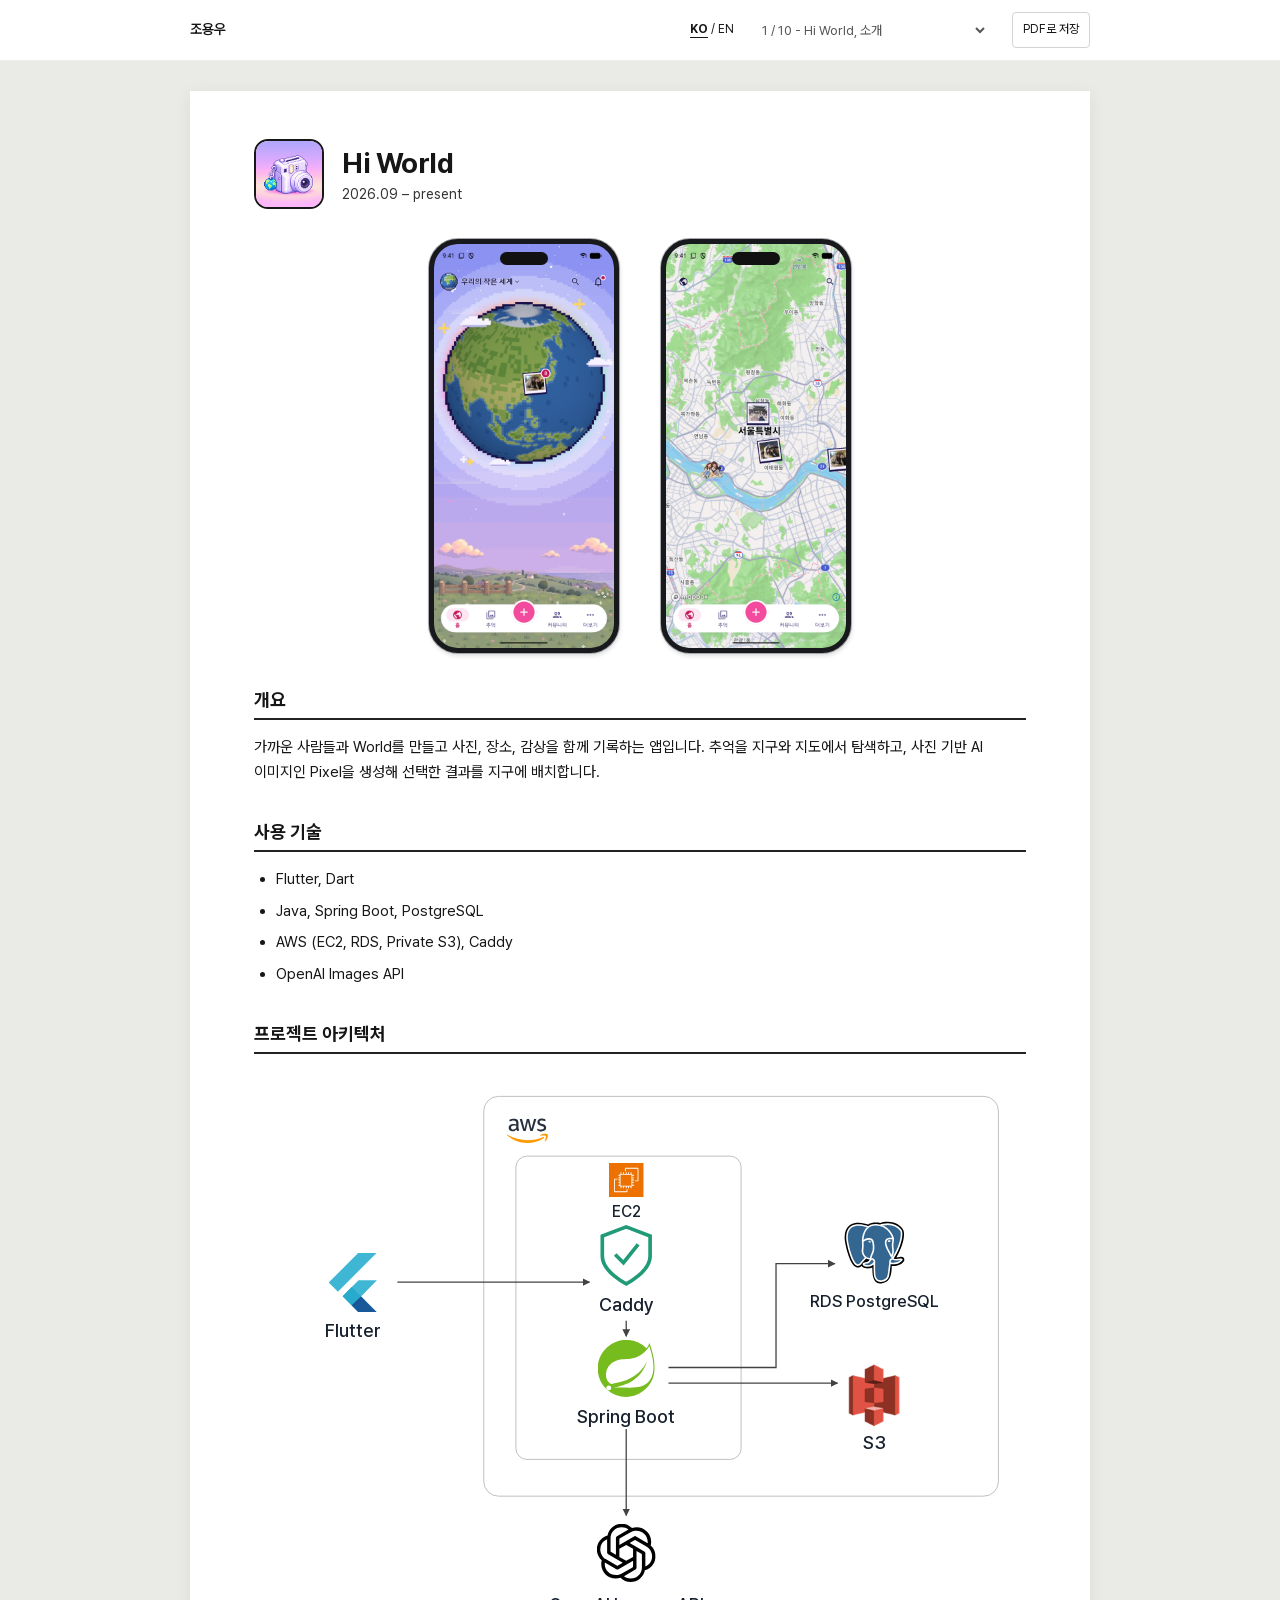
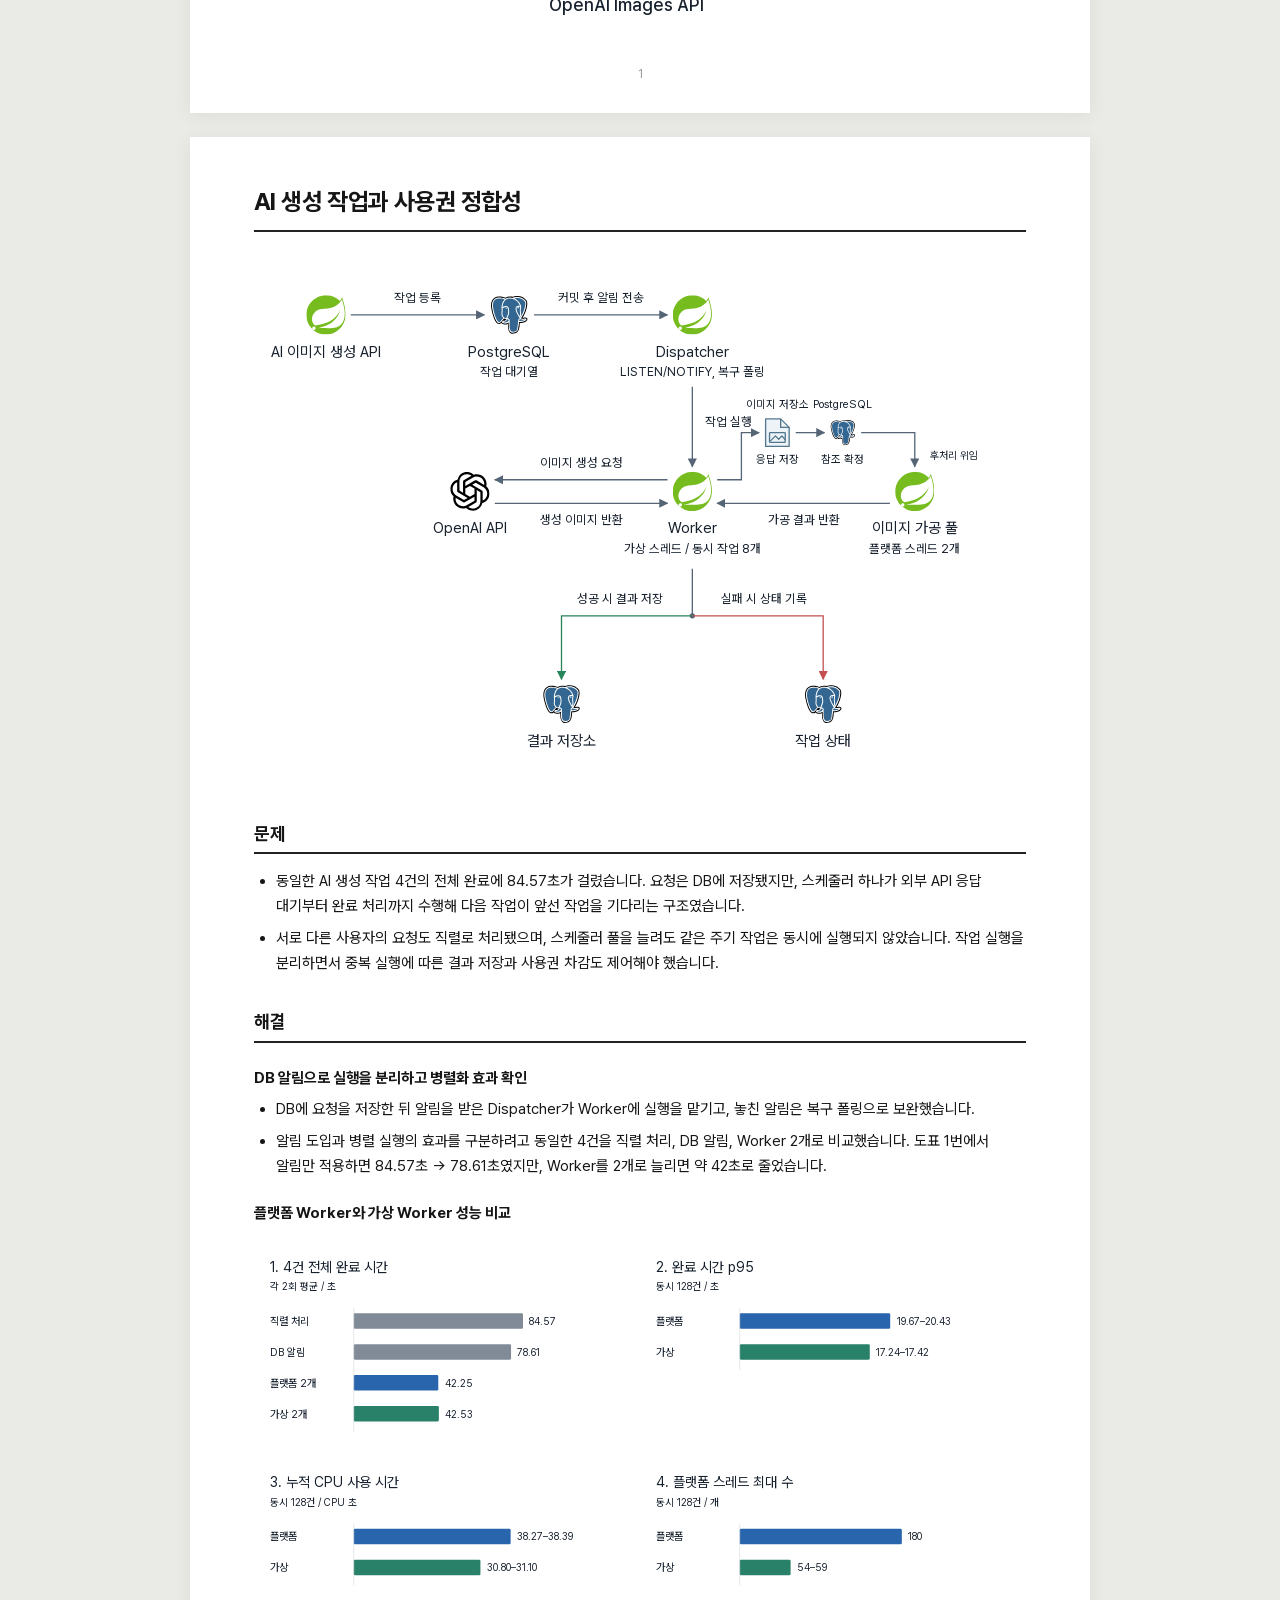
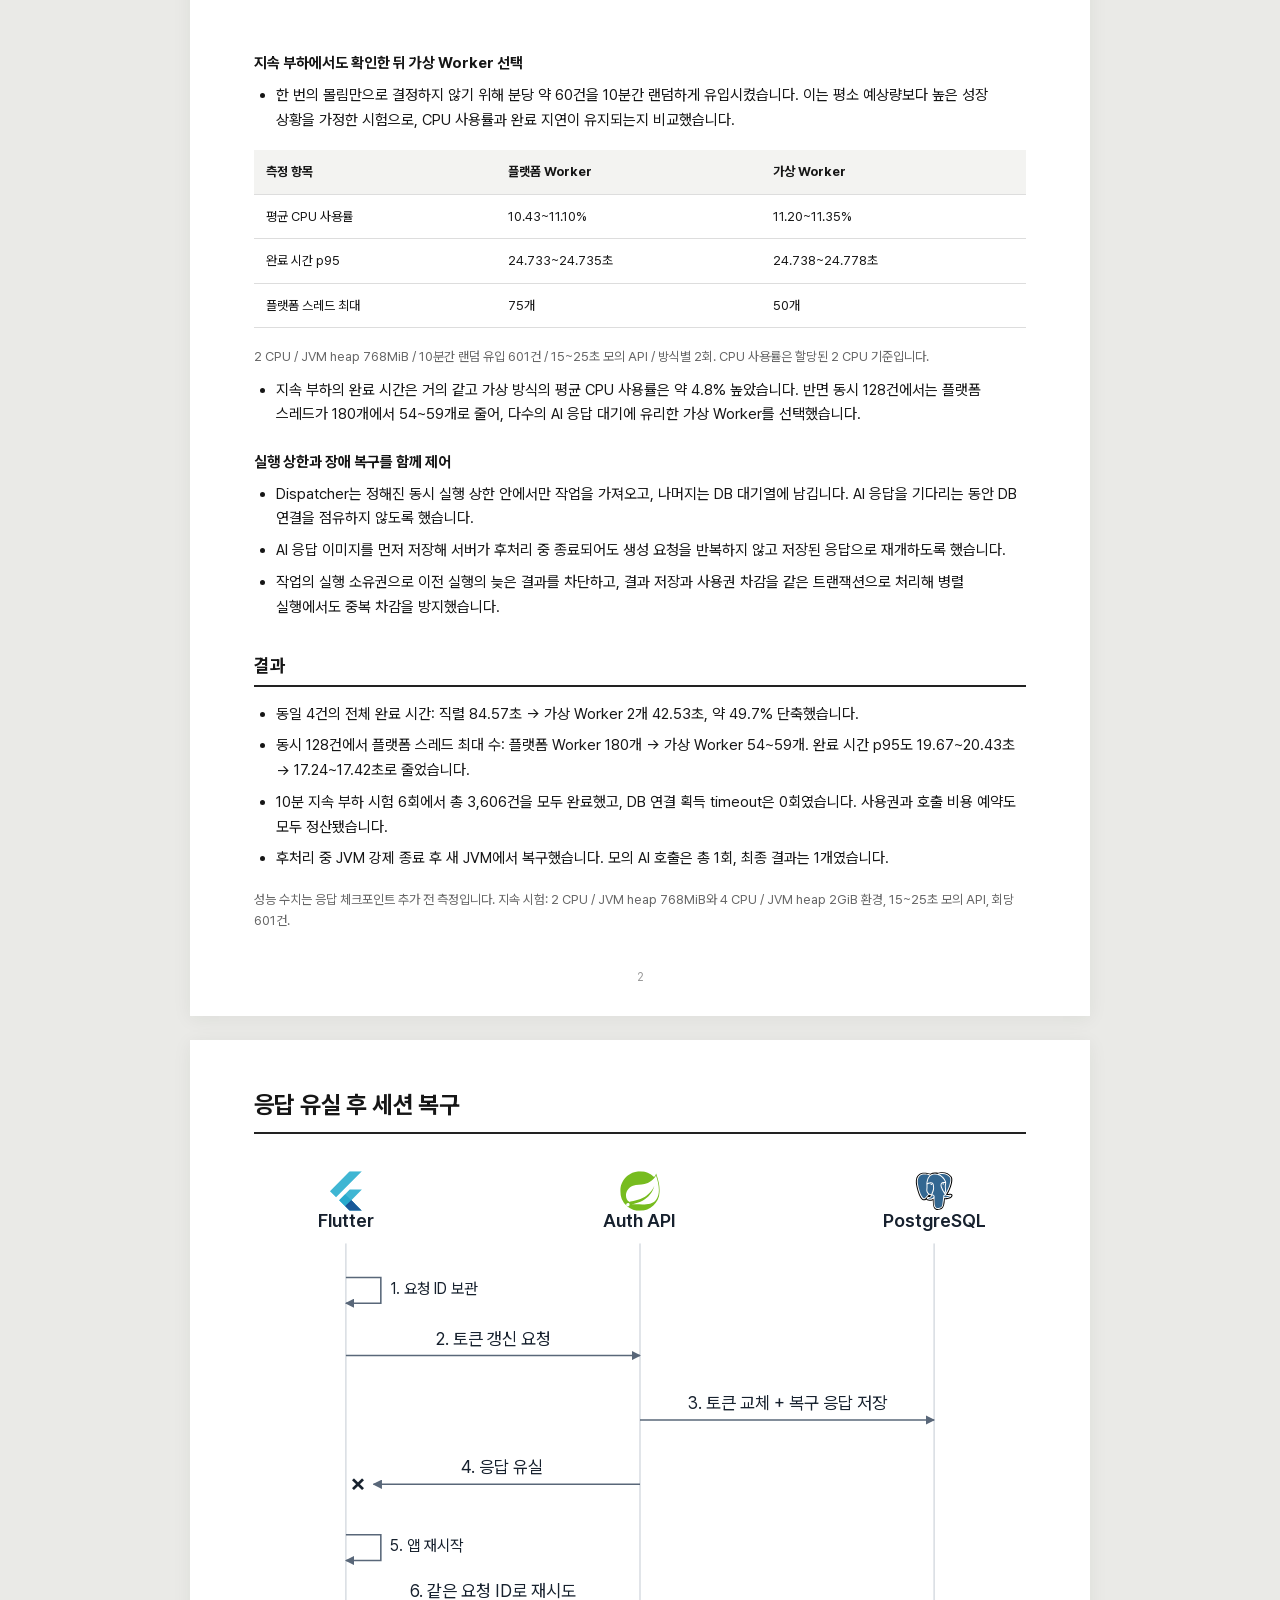
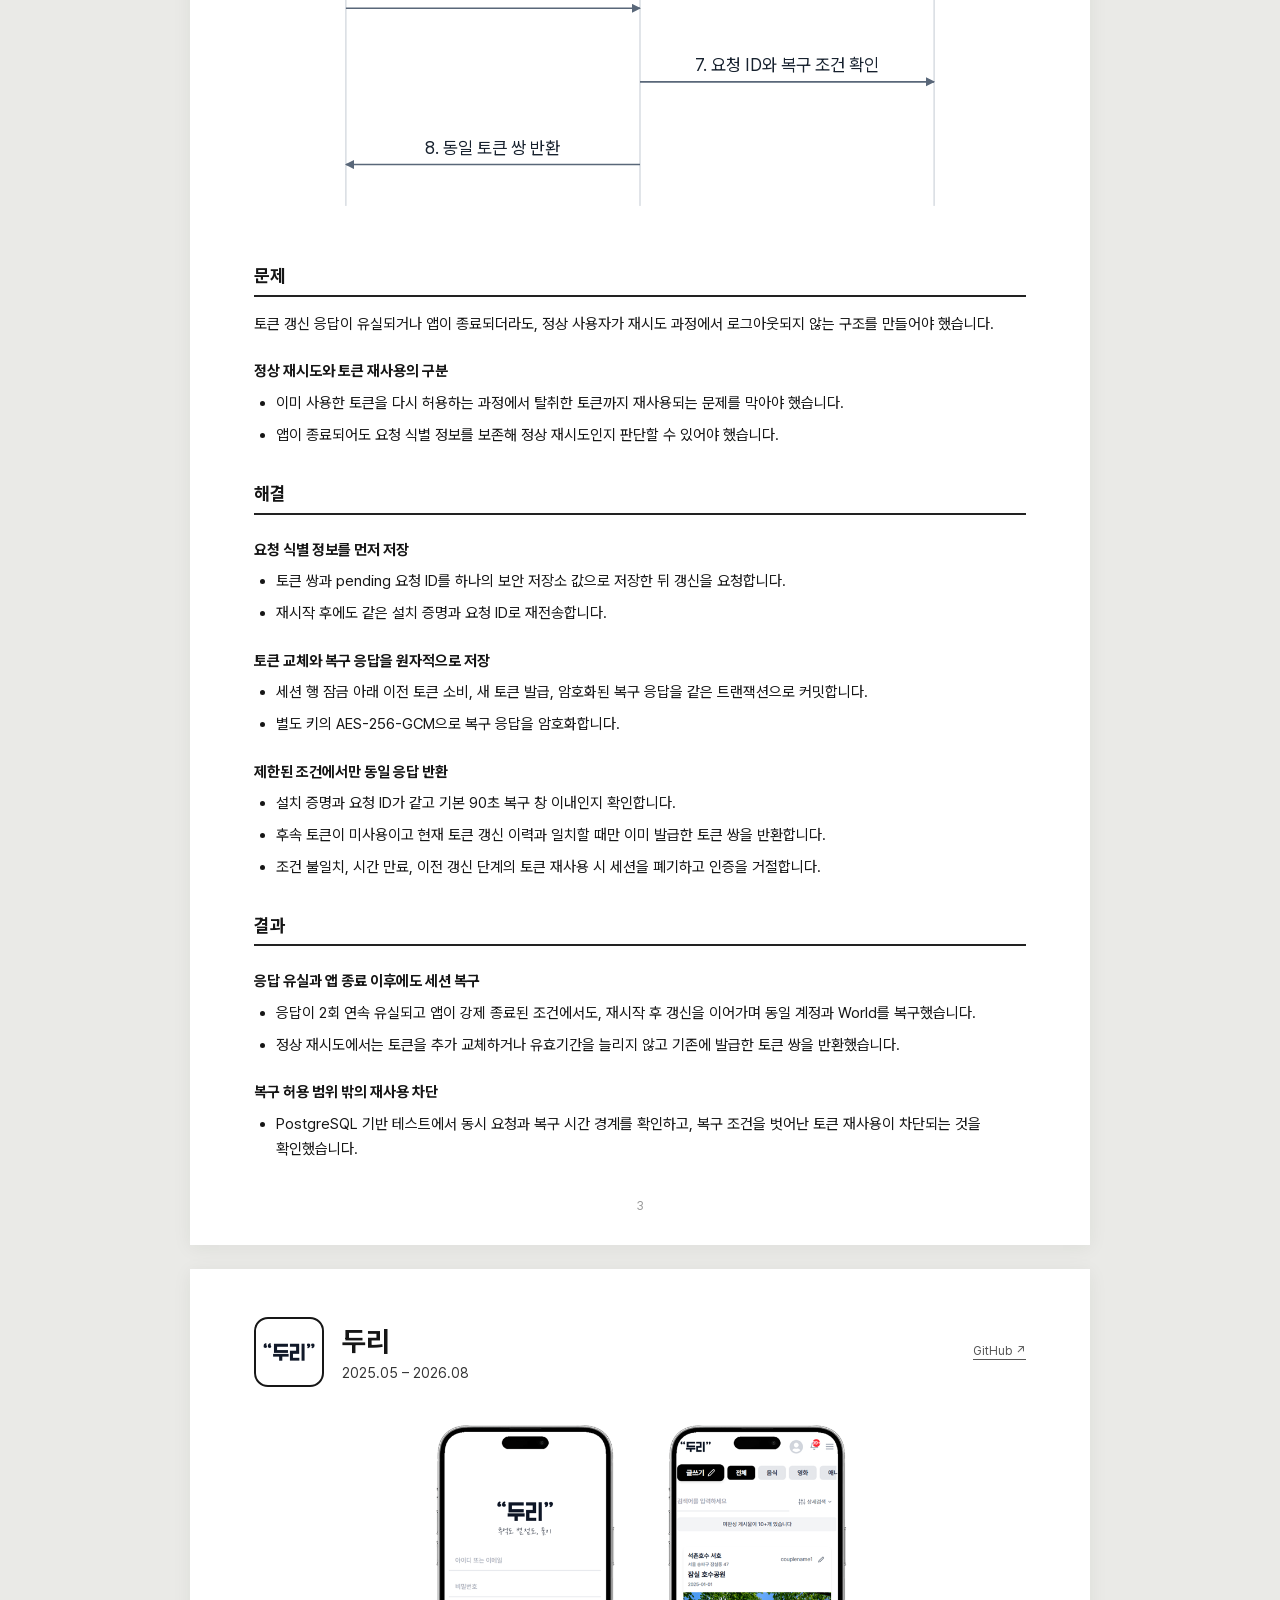
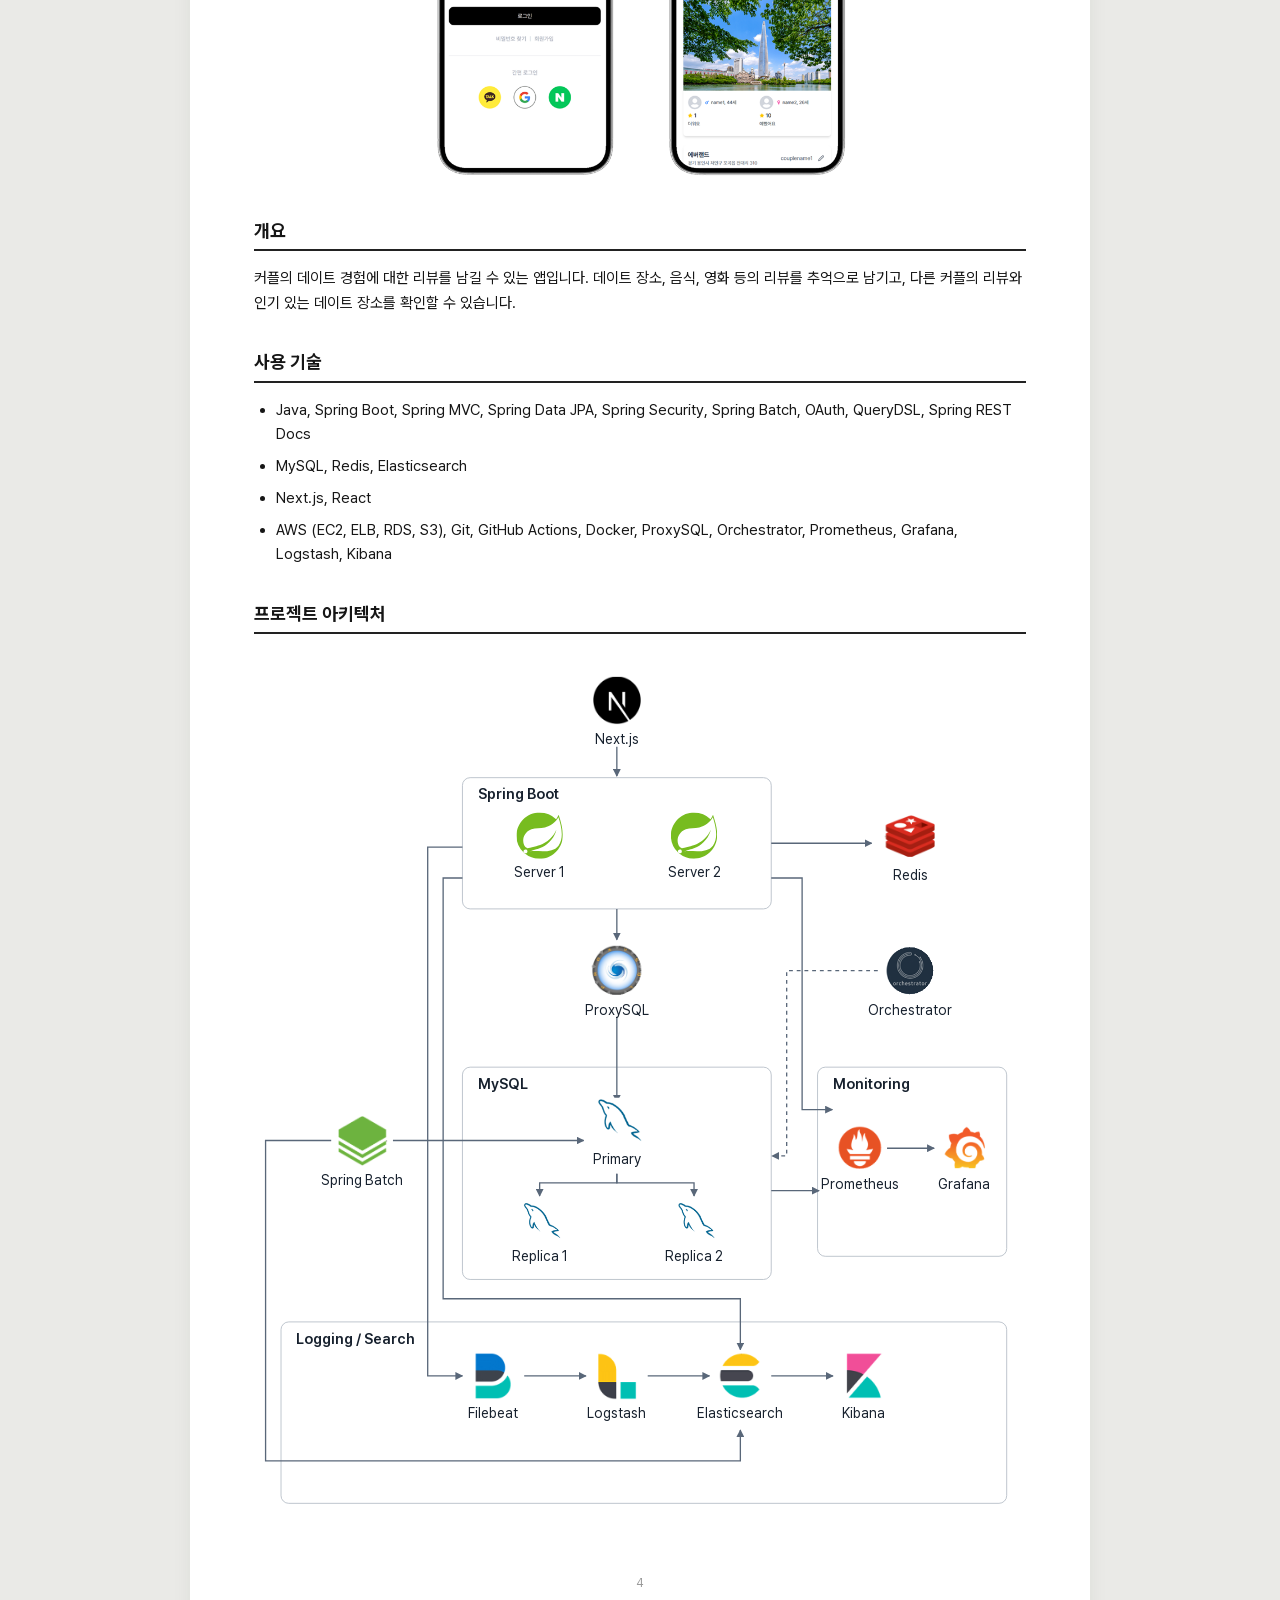
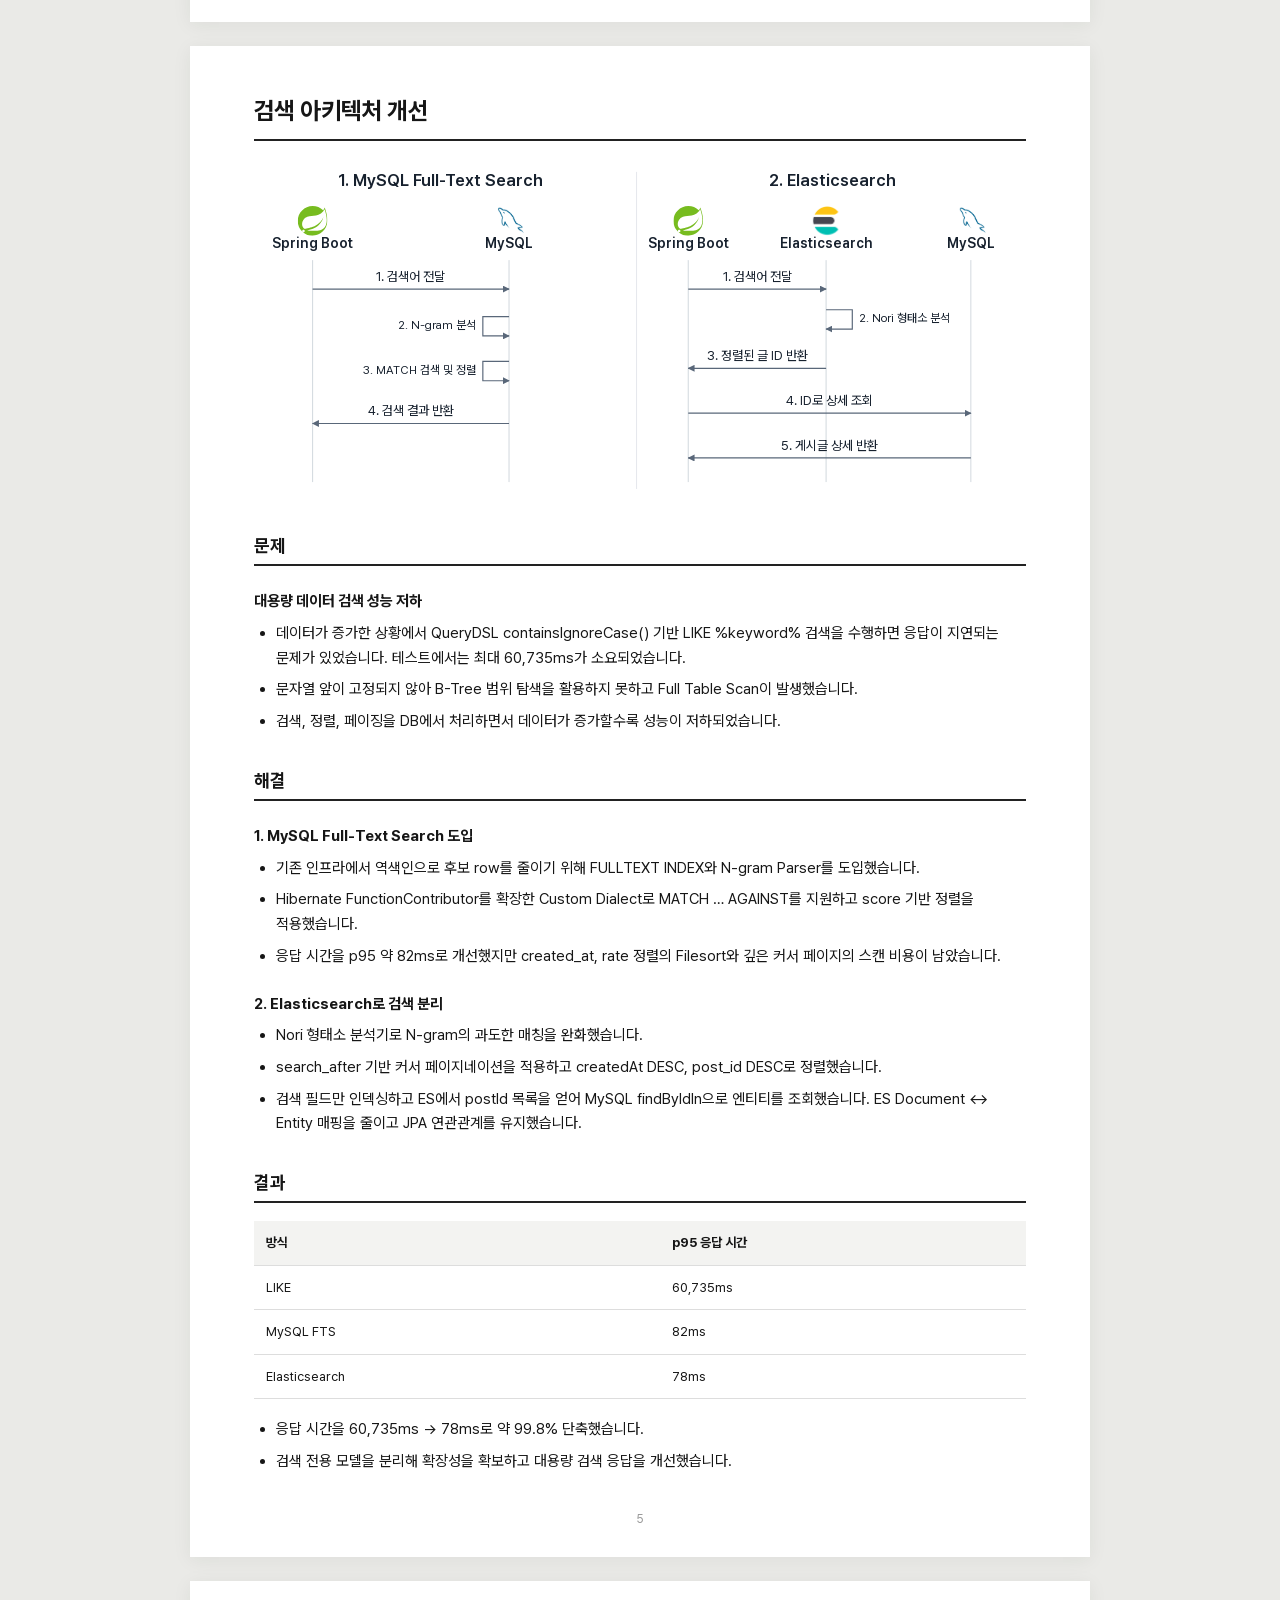
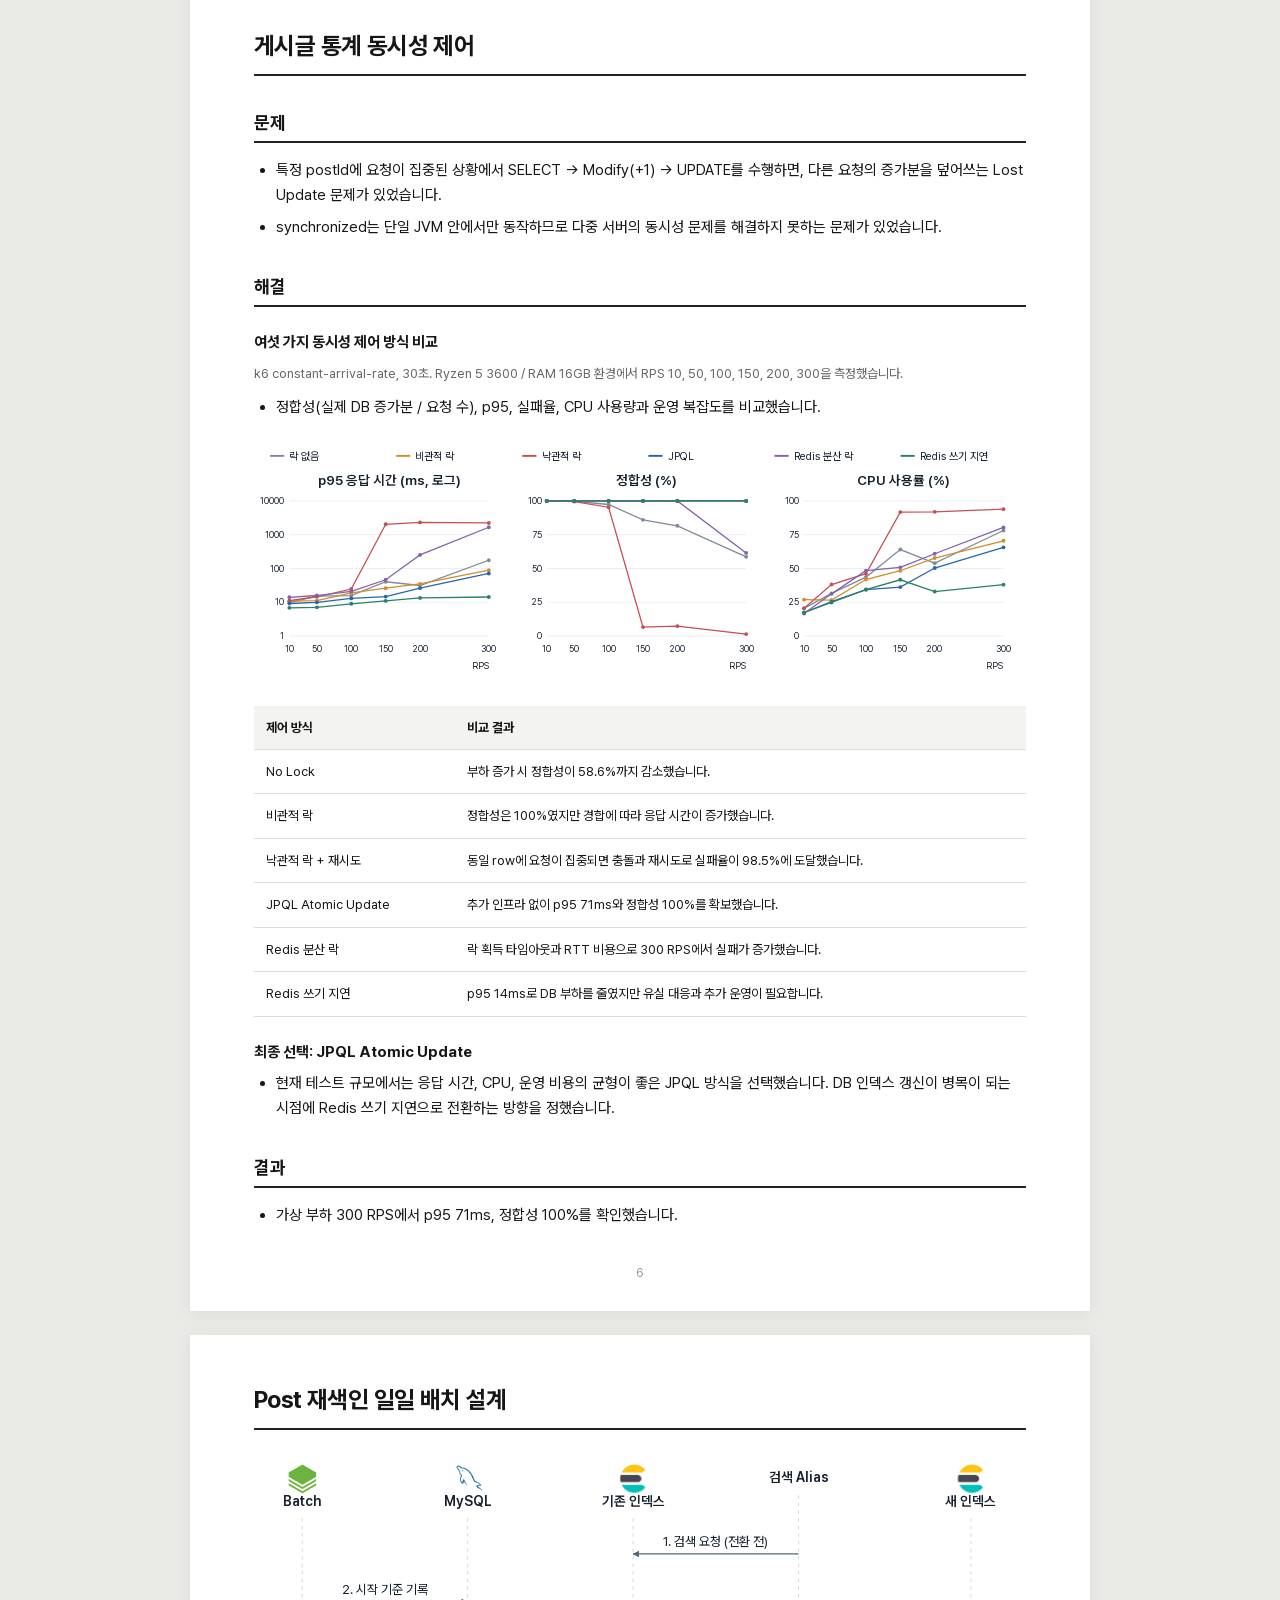
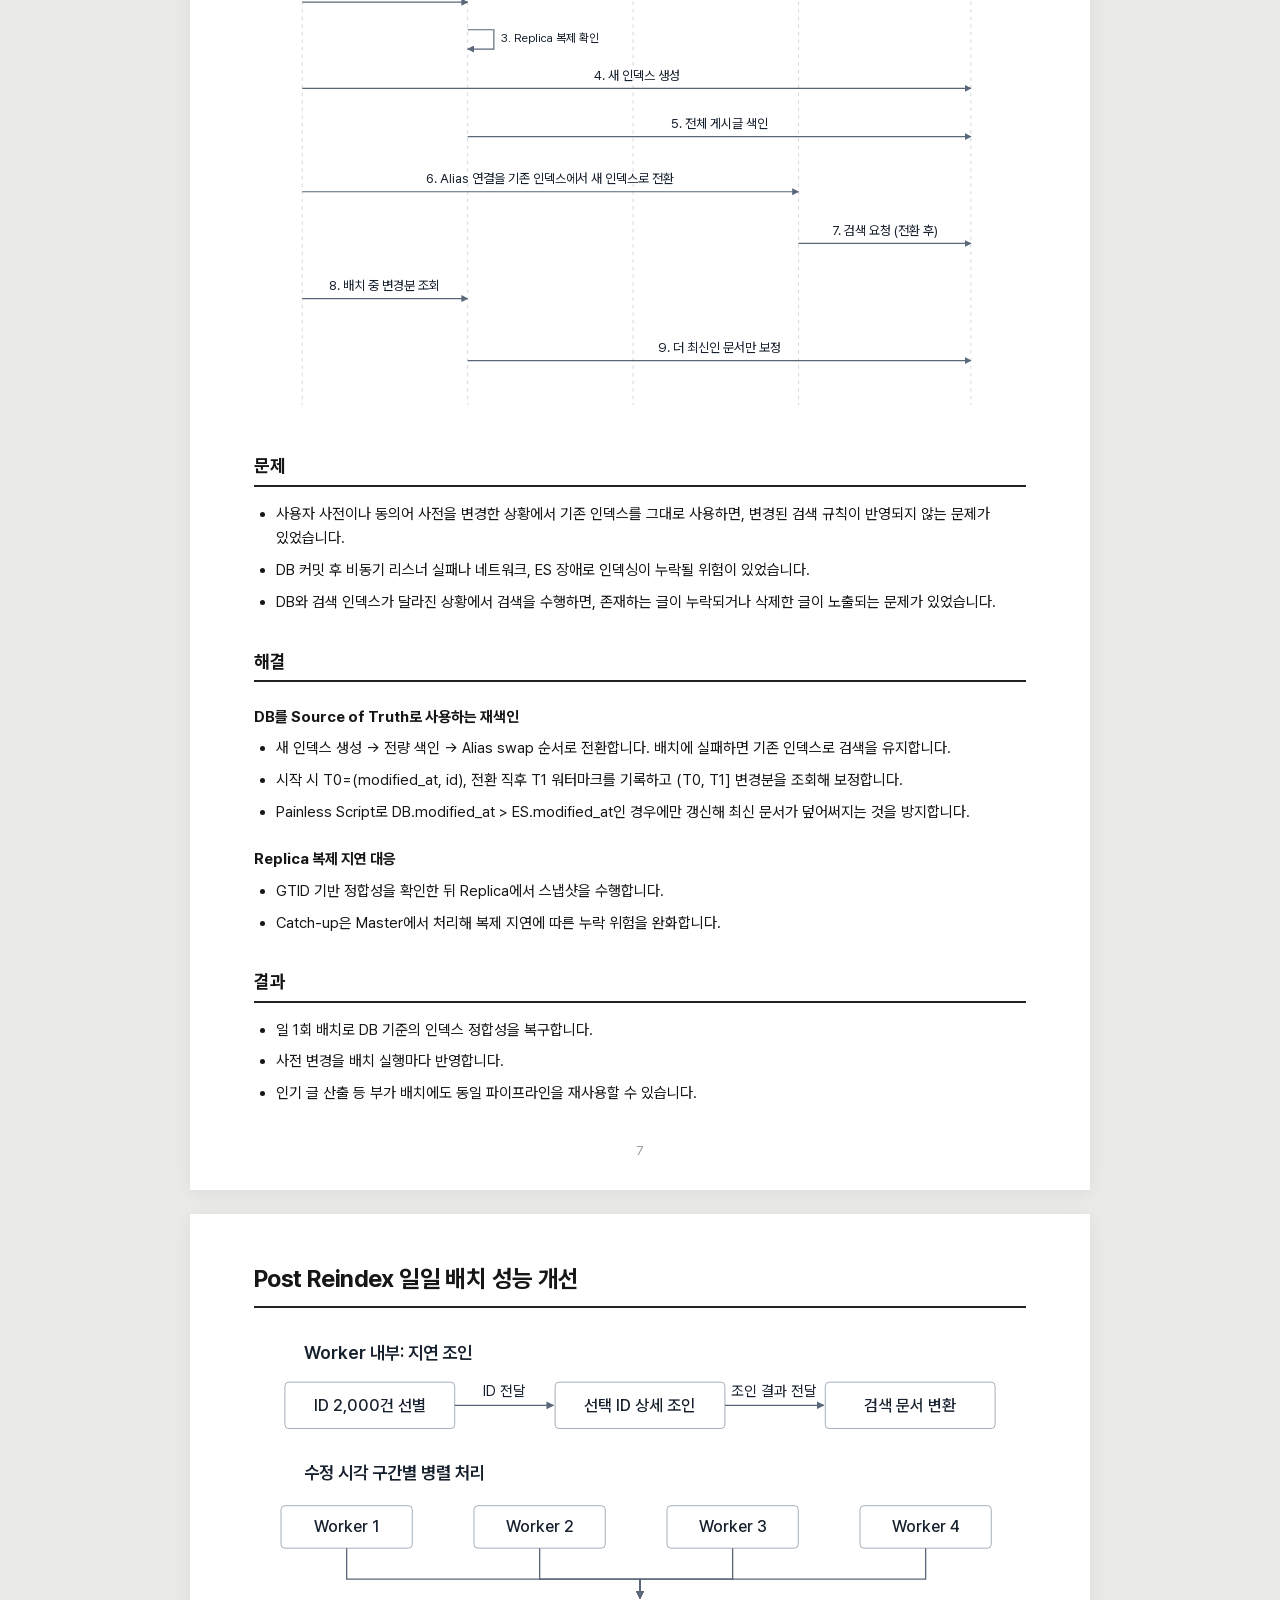
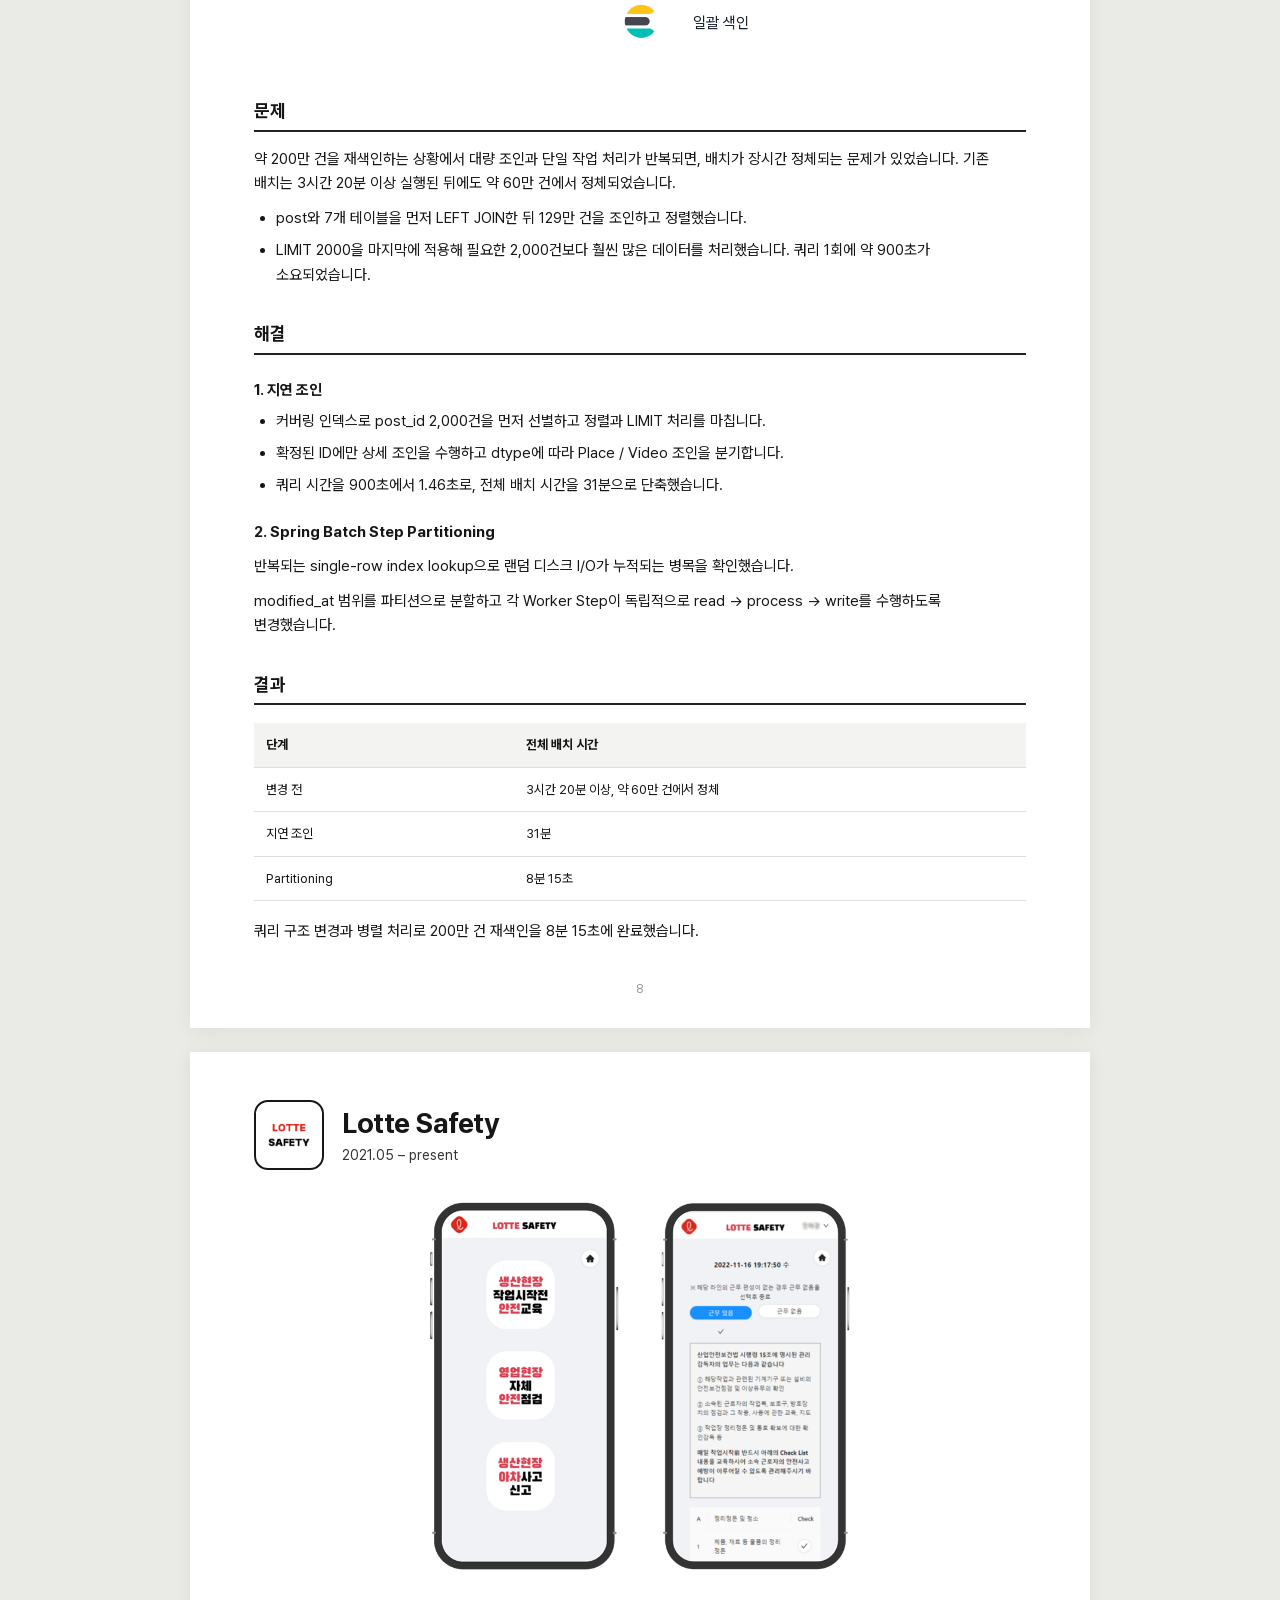
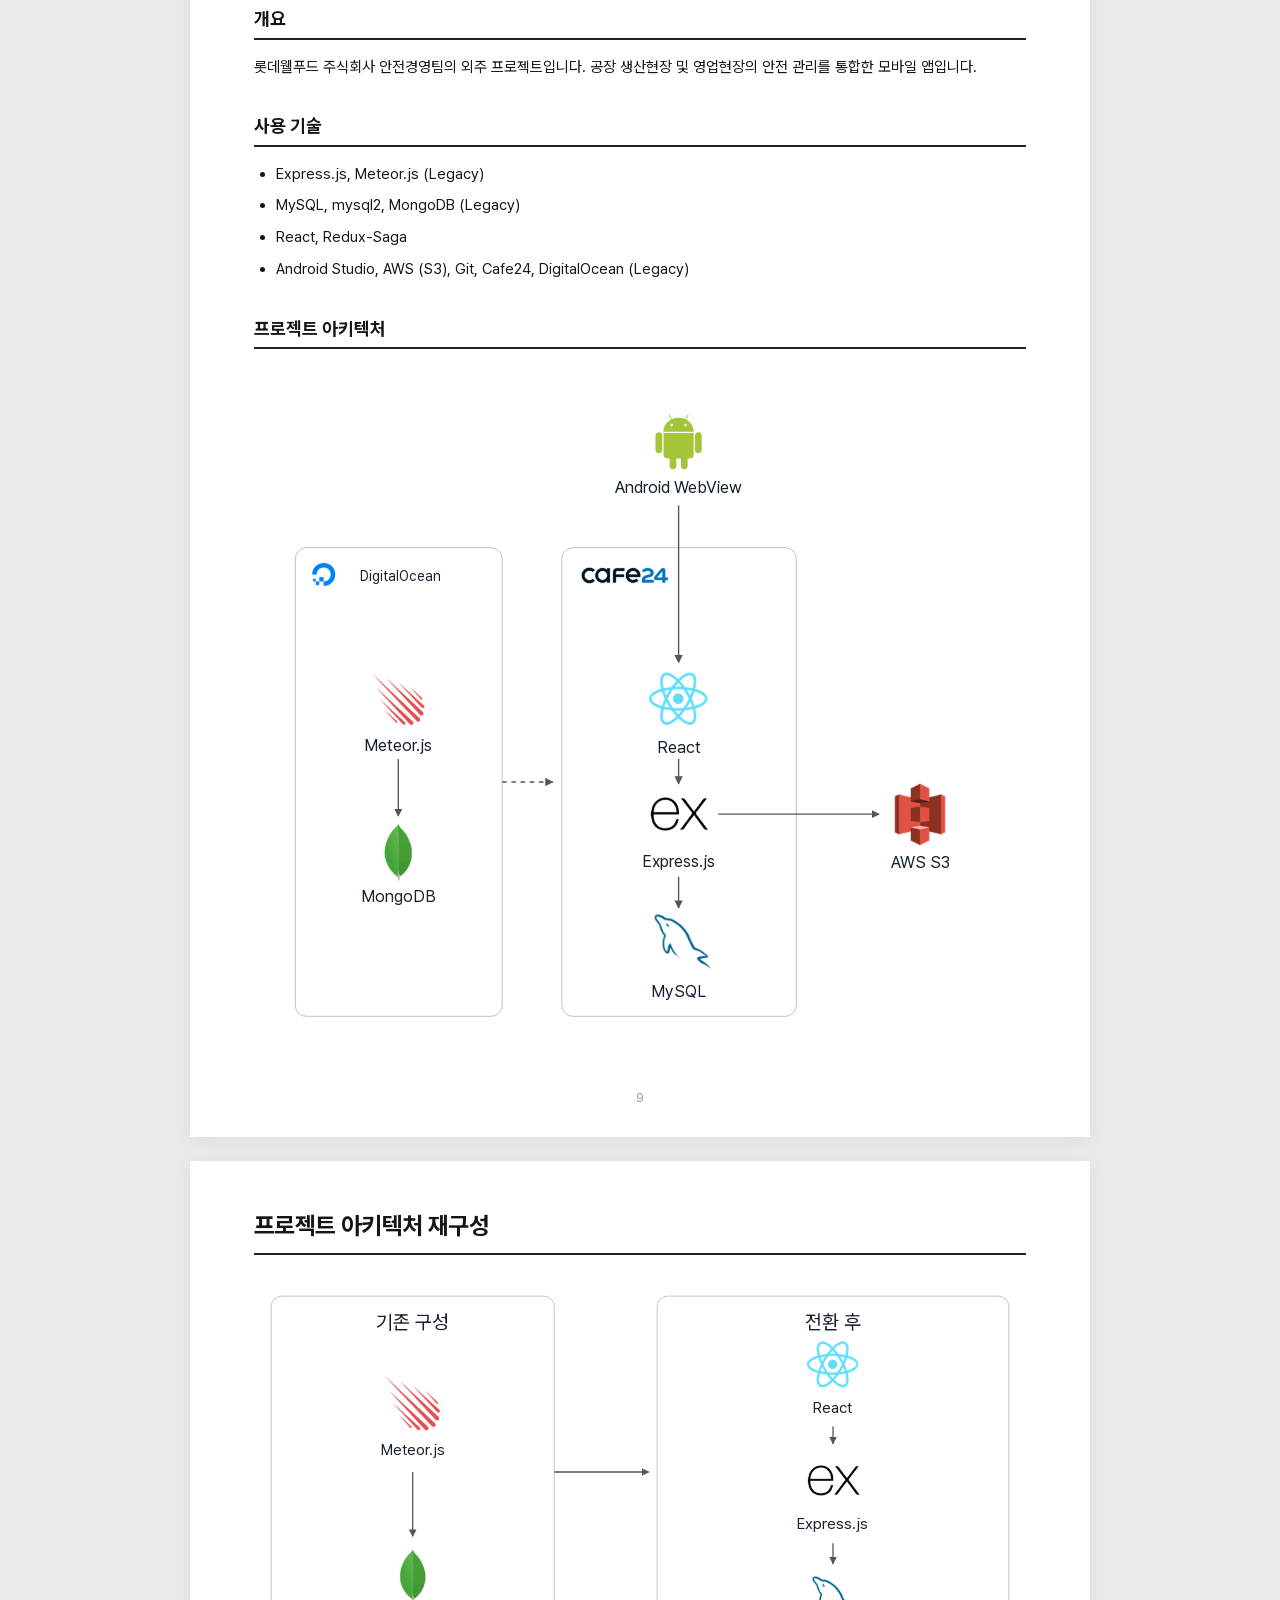
==== index.html @ 8318517b "style(portfolio): place response persistence before postprocessing" ====
<!doctype html><html lang="ko"><head><meta charset="utf-8"><meta name="viewport" content="width=device-width,initial-scale=1"><meta name="robots" content="noindex,nofollow"><title>조용우 포트폴리오</title><style>@font-face{font-family:"Pretendard Variable";src:url("assets/PretendardVariable.woff2") format("woff2");font-style:normal;font-weight:100 900;font-display:swap}.project-head .period{color:#333}.diagram{margin:25px 0}.app-shots{margin-bottom:30px}.page-number{color:#555}*{box-sizing:border-box}html{scroll-padding-top:82px;scroll-behavior:smooth}body{margin:0;background:#eaeae7;color:#161616;font-family:"Pretendard Variable",Pretendard,sans-serif;font-size:15px;line-height:1.65;word-break:keep-all}a{color:inherit;text-underline-offset:4px}button,select{font:inherit}button{cursor:pointer}.toolbar{position:sticky;top:0;z-index:10;background:#fff;border-bottom:1px solid #eee}.toolbar-inner{max-width:940px;min-height:60px;padding:8px 20px;margin:auto;display:flex;justify-content:space-between;align-items:center;gap:18px}.identity{text-decoration:none;font-weight:600;font-size:14px}.preview-label{color:#888;font-size:12px;font-weight:400;margin-left:14px}nav{display:flex;align-items:center;gap:24px;font-size:13px}nav select{border:0;background:white;color:#555;width:230px;min-height:40px}nav a{text-decoration:none}main{max-width:940px;margin:30px auto;padding:0 20px}.sheet{background:white;margin:0 0 24px;box-shadow:0 3px 18px #202a2110;scroll-margin-top:12px}.web-body{padding:48px 64px 28px}.web-body h1{font-size:24px;line-height:1.45;margin:0 0 24px;font-weight:700;letter-spacing:-.6px}.web-body>h1{border-bottom:2px solid #222;padding-bottom:10px}.web-body h2{font-size:18px;border-bottom:2px solid #222;padding-bottom:6px;margin:30px 0 15px;line-height:1.4}.web-body h3{font-size:15px;line-height:1.5;margin:20px 0 8px}.web-body p{margin:10px 0}.web-body ul,.web-body ol{padding-left:22px;margin:8px 0 18px}.web-body li{margin:5px 0}.subtitle,.period{color:#777}.project-head{display:flex;gap:18px;align-items:center;margin-bottom:24px}.project-head .app-icon{width:70px;height:70px;object-fit:contain;border-radius:14px;flex-shrink:0}.project-head h1{font-size:28px;margin:0 0 1px;letter-spacing:-.5px}.project-head .period{font-size:14px;line-height:1.5;margin:0}.repo{font-size:12px;white-space:nowrap;margin-left:auto;color:#555}.app-shots{display:flex;justify-content:center;align-items:flex-start;gap:42px;margin:30px 0}.app-shots figure{margin:0;width:190px;max-width:43%}.app-shots figcaption{text-align:center;color:#777;font-size:12px;margin-top:12px}.visual{display:block;border:0;background:transparent;width:100%;padding:0;cursor:zoom-in}.visual img{display:block;width:100%;height:auto}.phone{position:relative;border:5px solid #17191c;border-radius:29px;box-shadow:0 0 0 1px #a6a8ab,1px 3px 4px #0002;overflow:hidden;background:#111}.phone img{border-radius:22px}.phone:after{content:"";position:absolute;top:8px;left:calc(50% - 24px);width:48px;height:13px;border-radius:12px;background:#111}.existing-phone{padding:0}.diagram{margin:24px 0}.diagram figcaption{font-size:12px;color:#777;margin-top:10px;line-height:1.6;text-align:center}.diagram img{max-height:540px;object-fit:contain}.architecture img{max-height:600px}.caption{font-size:13px;color:#666;line-height:1.65}.charts{display:flex;gap:12px;margin:24px -28px}.charts .diagram{flex:1;min-width:0;margin:0}.charts img{max-height:none}.table-wrap{overflow:auto;margin:18px 0}table{width:100%;border-collapse:collapse;font-size:13px;text-align:left}th,td{padding:11px 12px;border-bottom:1px solid #ddd;vertical-align:top}th{background:#f3f3f1}td:first-child{min-width:110px}code{background:#f4f4f3;font-family:Consolas,monospace;font-size:.9em;padding:2px 4px}.page-number{text-align:center;color:#999;font-size:12px;margin-top:36px}.web-body .next-topic{margin-top:48px}footer{text-align:center;color:#777;font-size:12px;padding:10px 20px 38px}dialog{border:0;padding:16px;max-width:95vw;width:1200px;max-height:95vh}dialog::backdrop{background:#000b}dialog img{display:block;max-width:100%;max-height:83vh;margin:auto;object-fit:contain}.close{display:block;margin-left:auto;border:0;background:white;padding:8px 12px}.modal{overflow:hidden}:focus-visible{outline:2px solid #777;outline-offset:4px}@media(max-width:660px){main{padding:0;margin:16px auto}.web-body{padding:28px 22px 22px;font-size:14px}.web-body h1{font-size:22px}.project-head .app-icon{width:58px;height:58px;border-radius:12px}.project-head{gap:12px;flex-wrap:wrap}.project-head h1{font-size:25px}.project-head .period{font-size:12px}.repo{margin-left:70px}.app-shots{gap:20px}.app-shots figure{max-width:44%}.phone{border-width:4px;border-radius:23px}.phone img{border-radius:17px}.phone:after{width:34px;height:9px;left:calc(50% - 17px);top:5px}.preview-label{display:none}nav{gap:12px}nav select{width:155px}nav a{font-size:11px}.charts{display:block;margin:24px 0}.charts .diagram{margin:20px 0}.table-wrap{font-size:12px}.diagram img{max-height:none}.project-head .period{max-width:230px}}@media(prefers-reduced-motion:reduce){html{scroll-behavior:auto}}@media print{.toolbar,footer{display:none}main{margin:0;padding:0;max-width:none}.sheet{break-after:page;box-shadow:none}.web-body{padding:25px}body{background:white}}
.inline-diagram{display:block;width:100%;height:auto;max-height:540px}.visual .inline-diagram text{font-family:"Pretendard Variable",sans-serif}.system-diagram{max-height:none!important} .rebuilt-diagram{max-height:none!important}.rebuilt-chart{max-height:none!important}.web-body h3{margin-top:24px}.web-body li{margin:7px 0}.web-body strong{font-weight:650}.web-body h2{margin-top:34px} #page-1 .app-icon{border:2px solid #171717;border-radius:14px} .selected-diagram{max-height:none!important} .project-head .app-icon{width:70px;height:70px;border:2px solid #171717;border-radius:14px;object-fit:contain;background:white}#page-4 .app-icon,#page-9 .app-icon{padding:7px} .language-switch{white-space:nowrap;font-size:12px}.language-switch [aria-current="page"]{font-weight:700;text-decoration:underline} #save-pdf{font:inherit;font-size:12px;color:inherit;background:white;border:1px solid #d3d3d3;border-radius:4px;padding:7px 10px;cursor:pointer;white-space:nowrap}#save-pdf:hover{background:#f3f3f3}@media print{@page{size:A4;margin:12mm}.sheet{width:100%;min-height:0;margin:0;break-after:page}.sheet:last-child{break-after:auto}.web-body{padding:0}.visual,.project-head,table{break-inside:avoid}h2,h3{break-after:avoid}body{-webkit-print-color-adjust:exact;print-color-adjust:exact}dialog{display:none!important}} @media print{html,body{margin:0!important;padding:0!important}main{width:186mm!important;margin:0!important;padding:0!important}.sheet{position:relative!important;width:186mm!important;height:272mm!important;min-height:0!important;margin:0!important;padding:0!important;break-inside:avoid!important;break-after:page!important;overflow:hidden!important}.sheet:last-child{break-after:auto!important}.sheet>.web-body{position:absolute!important;top:0!important;left:var(--pdf-left,0px)!important;width:900px!important;padding:48px 64px 28px!important;transform:scale(var(--pdf-scale,.6))!important;transform-origin:top left!important}.table-wrap{overflow:visible!important}} @media print{.sheet>.web-body{position:relative!important;left:0!important;top:0!important;transform:none!important;zoom:var(--pdf-scale,.6);margin:0 auto!important}.sheet .web-body *{break-inside:auto!important;break-before:auto!important;break-after:auto!important}.sheet{overflow:visible!important}} @media(max-width:660px){#page-2 th,#page-2 td{padding:9px 6px}#page-2 td:first-child{min-width:64px}}</style></head><body><header class="toolbar"><div class="toolbar-inner"><a class="identity" href="#page-1">조용우</a><nav><span class="language-switch"><a href="index.html" lang="ko" aria-current="page">KO</a> / <a href="en.html" lang="en">EN</a></span><select id="pages-select" aria-label="페이지 선택"><option value="1">1 / 10 - Hi World, 소개</option><option value="2">2 / 10 - Hi World, AI 병렬 처리 / 정합성</option><option value="3">3 / 10 - Hi World, 세션 복구</option><option value="4">4 / 10 - 두리, 소개</option><option value="5">5 / 10 - 두리, 검색 아키텍처</option><option value="6">6 / 10 - 두리, 통계 동시성</option><option value="7">7 / 10 - 두리, 재색인 설계</option><option value="8">8 / 10 - 두리, 배치 성능</option><option value="9">9 / 10 - Lotte Safety, 소개</option><option value="10">10 / 10 - Lotte Safety, 구조 / 로그인</option></select><button type="button" id="save-pdf">PDF로 저장</button></nav></div></header><main><section class="sheet" id="page-1" data-label="Hi World, 소개"><article class="web-body"><div class="project-head"><img class="app-icon" src="assets/icon-512.png" alt="Hi World 앱 아이콘"><div><h1>Hi World</h1><p class="period">2026.09 – present</p></div></div><div class="app-shots"><figure><button class="visual phone" data-image="assets/s1_home_118.0-photo.png" aria-label="한국의 추억을 담은 지구 확대"><img src="assets/s1_home_118.0-photo.png" alt="한국의 추억을 담은 지구"></button></figure><figure><button class="visual phone" data-image="assets/s5b_map_seoul.png" aria-label="사진으로 탐색하는 서울 지도 확대"><img src="assets/s5b_map_seoul.png" alt="사진으로 탐색하는 서울 지도"></button></figure></div><h2>개요</h2><p>가까운 사람들과 World를 만들고 사진, 장소, 감상을 함께 기록하는 앱입니다. 추억을 지구와 지도에서 탐색하고, 사진 기반 AI 이미지인 Pixel을 생성해 선택한 결과를 지구에 배치합니다.</p><h2>사용 기술</h2><ul><li>Flutter, Dart</li><li>Java, Spring Boot, PostgreSQL</li><li>AWS (EC2, RDS, Private S3), Caddy</li><li>OpenAI Images API</li></ul><h2>프로젝트 아키텍처</h2><figure class="diagram "><button class="visual" data-image="assets/architecture.svg" aria-label="인증, 기록 및 AI 생성의 핵심 경로 확대"><svg class="inline-diagram selected-diagram" role="img" aria-label="Hi World 프로젝트 아키텍처" xmlns="http://www.w3.org/2000/svg" viewBox="0 0 840 600"><defs><marker id="arrow" viewBox="0 0 10 10" refX="9" refY="5" markerWidth="6" markerHeight="6" orient="auto-start-reverse"><path d="M0 0 10 5 0 10z" fill="#424242"/></marker></defs><style>text{font-family:"Pretendard Variable",sans-serif;fill:#111}</style><rect width="840" height="600" fill="white"/>
<rect x="250" y="20" width="560" height="435" rx="16" fill="white" stroke="#bbb"/>
<rect x="285" y="85" width="245" height="330" rx="12" fill="white" stroke="#bbb"/>
<image x="275" y="35" width="45" height="45" href="[data-uri]"/><image x="386.0" y="92.0" width="38" height="38" href="[data-uri]"/><text x="405" y="151" text-anchor="middle" font-size="17" font-weight="500">EC2</text><image x="75" y="190" width="65" height="65" href="[data-uri]"/><text x="108" y="282" text-anchor="middle" font-size="20" font-weight="500">Flutter</text><g transform="translate(375 160)" fill="none" stroke="#219a77" stroke-width="4"><path d="M30 2L56 12v22c0 17-26 30-26 30S4 51 4 34V12z"/><path d="M18 32l9 9 16-20"/></g><text x="405" y="254" text-anchor="middle" font-size="20" font-weight="500">Caddy</text><image x="374" y="285" width="62" height="62" href="[data-uri]"/><text x="405" y="375" text-anchor="middle" font-size="20" font-weight="500">Spring Boot</text><image x="640" y="155" width="70" height="70" href="[data-uri]"/><text x="675" y="249" text-anchor="middle" font-size="18" font-weight="500">RDS PostgreSQL</text><image x="640.0" y="310.0" width="70" height="70" href="[data-uri]"/><text x="675" y="404" text-anchor="middle" font-size="20" font-weight="500">S3</text><image x="373.0" y="485.0" width="64" height="64" href="[data-uri]"/><text x="405" y="580" text-anchor="middle" font-size="19" font-weight="500">OpenAI Images API</text><path d="M156 222H365" stroke="#424242" stroke-width="1.4" fill="none" marker-end="url(#arrow)"/><path d="M405 264V281" stroke="#424242" stroke-width="1.4" fill="none" marker-end="url(#arrow)"/><path d="M451 315H568V202H632" stroke="#424242" stroke-width="1.4" fill="none" marker-end="url(#arrow)"/><path d="M451 332H635" stroke="#424242" stroke-width="1.4" fill="none" marker-end="url(#arrow)"/><path d="M405 382V476" stroke="#424242" stroke-width="1.4" fill="none" marker-end="url(#arrow)"/></svg></button></figure><div class="page-number">1</div></article></section><section class="sheet" id="page-2" data-label="Hi World, AI 병렬 처리 / 정합성"><article class="web-body"><h1>AI 생성 작업과 사용권 정합성</h1>
<figure class="diagram"><button class="visual" data-image="assets/pixel-worker.svg" aria-label="최종 아키텍처 확대"><svg xmlns="http://www.w3.org/2000/svg" viewBox="0 0 1180 800" role="img" aria-label="이벤트 기반 AI 생성과 스레드 풀 구성"><title>이벤트 기반 AI 생성과 스레드 풀 구성</title><defs><marker id="event-normal" viewBox="0 0 10 10" refX="9" refY="5" markerWidth="7" markerHeight="7" orient="auto"><path d="M0 0 10 5 0 10z" fill="#556576"/></marker><marker id="event-success" viewBox="0 0 10 10" refX="9" refY="5" markerWidth="7" markerHeight="7" orient="auto"><path d="M0 0 10 5 0 10z" fill="#27845b"/></marker><marker id="event-failure" viewBox="0 0 10 10" refX="9" refY="5" markerWidth="7" markerHeight="7" orient="auto"><path d="M0 0 10 5 0 10z" fill="#c34f4f"/></marker></defs><style>text{font-family:"Pretendard Variable",sans-serif}</style><rect width="1180" height="800" fill="white"/><image x="80" y="60" width="60" height="60" href="[data-uri]"/><text x="110" y="154" text-anchor="middle" font-size="23" fill="#17212e">AI 이미지 생성 API</text><image x="360" y="60" width="60" height="60" href="[data-uri]"/><text x="390" y="154" text-anchor="middle" font-size="23" fill="#17212e">PostgreSQL</text><text x="390" y="184" text-anchor="middle" font-size="19" fill="#556576">작업 대기열</text><image x="640" y="60" width="60" height="60" href="[data-uri]"/><text x="670" y="154" text-anchor="middle" font-size="23" fill="#17212e">Dispatcher</text><text x="670" y="184" text-anchor="middle" font-size="19" fill="#556576">LISTEN/NOTIFY, 복구 폴링</text><path d="M148 90H352" fill="none" stroke="#556576" stroke-width="2" marker-end="url(#event-normal)"/><text x="250" y="70" text-anchor="middle" font-size="19" fill="#556576">작업 등록</text><path d="M428 90H632" fill="none" stroke="#556576" stroke-width="2" marker-end="url(#event-normal)"/><text x="530" y="70" text-anchor="middle" font-size="19" fill="#556576">커밋 후 알림 전송</text><path d="M670 200V322" fill="none" stroke="#556576" stroke-width="2" marker-end="url(#event-normal)"/><text x="725" y="260" text-anchor="middle" font-size="19" fill="#556576">작업 실행</text><image x="640" y="330" width="60" height="60" href="[data-uri]"/><text x="670" y="424" text-anchor="middle" font-size="23" fill="#17212e">Worker</text><text x="670" y="454" text-anchor="middle" font-size="19" fill="#556576">가상 스레드 / 동시 작업 8개</text><image x="300" y="330" width="60" height="60" href="[data-uri]"/><text x="330" y="424" text-anchor="middle" font-size="23" fill="#17212e">OpenAI API</text><image x="980" y="330" width="60" height="60" href="[data-uri]"/><text x="1010" y="424" text-anchor="middle" font-size="23" fill="#17212e">이미지 가공 풀</text><text x="1010" y="454" text-anchor="middle" font-size="19" fill="#556576">플랫폼 스레드 2개</text><path d="M632 342H368" fill="none" stroke="#556576" stroke-width="2" marker-end="url(#event-normal)"/><text x="500" y="322" text-anchor="middle" font-size="19" fill="#556576">이미지 생성 요청</text><path d="M368 378H632" fill="none" stroke="#556576" stroke-width="2" marker-end="url(#event-normal)"/><text x="500" y="410" text-anchor="middle" font-size="19" fill="#556576">생성 이미지 반환</text><path d="M972 378H708" fill="none" stroke="#556576" stroke-width="2" marker-end="url(#event-normal)"/><text x="840" y="410" text-anchor="middle" font-size="19" fill="#556576">가공 결과 반환</text><path d="M670 478V550" fill="none" stroke="#556576" stroke-width="2"/><circle cx="670" cy="550" r="4" fill="#556576"/><path d="M670 550H470V647" fill="none" stroke="#27845b" stroke-width="2" marker-end="url(#event-success)"/><text x="560" y="530" text-anchor="middle" font-size="19" fill="#27845b">성공 시 결과 저장</text><path d="M670 550H870V647" fill="none" stroke="#c34f4f" stroke-width="2" marker-end="url(#event-failure)"/><text x="780" y="530" text-anchor="middle" font-size="19" fill="#c34f4f">실패 시 상태 기록</text><image x="440" y="655" width="60" height="60" href="[data-uri]"/><text x="470" y="749" text-anchor="middle" font-size="23" fill="#17212e">결과 저장소</text><image x="840" y="655" width="60" height="60" href="[data-uri]"/><text x="870" y="749" text-anchor="middle" font-size="23" fill="#17212e">작업 상태</text><g transform="translate(782 249)" fill="none" stroke="#52768d" stroke-width="2" stroke-linejoin="round"><path d="M0 0H23L36 13V42H0Z" fill="#edf3f7"/><path d="M23 0V13H36"/><rect x="6" y="21" width="24" height="15" rx="1"/><path d="M7 34L15 26L20 31L25 26L30 32"/></g><image x="880" y="250" width="40" height="40" href="[data-uri]"/><text x="800" y="232" text-anchor="middle" font-size="17" fill="#556576">이미지 저장소</text><text x="900" y="232" text-anchor="middle" font-size="17" fill="#556576">PostgreSQL</text><text x="800" y="316" text-anchor="middle" font-size="17" fill="#556576">응답 저장</text><text x="900" y="316" text-anchor="middle" font-size="17" fill="#556576">참조 확정</text><path d="M708 342H745V270H772" fill="none" stroke="#556576" stroke-width="2" marker-end="url(#event-normal)"/><path d="M828 270H872" fill="none" stroke="#556576" stroke-width="2" marker-end="url(#event-normal)"/><path d="M928 270H1010V322" fill="none" stroke="#556576" stroke-width="2" marker-end="url(#event-normal)"/><text x="1070" y="310" text-anchor="middle" font-size="16" fill="#556576">후처리 위임</text></svg></button></figure>
<h2>문제</h2>
<ul><li>동일한 AI 생성 작업 4건의 전체 완료에 84.57초가 걸렸습니다. 요청은 DB에 저장됐지만, 스케줄러 하나가 외부 API 응답 대기부터 완료 처리까지 수행해 다음 작업이 앞선 작업을 기다리는 구조였습니다.</li><li>서로 다른 사용자의 요청도 직렬로 처리됐으며, 스케줄러 풀을 늘려도 같은 주기 작업은 동시에 실행되지 않았습니다. 작업 실행을 분리하면서 중복 실행에 따른 결과 저장과 사용권 차감도 제어해야 했습니다.</li></ul>
<h2>해결</h2>
<h3>DB 알림으로 실행을 분리하고 병렬화 효과 확인</h3>
<ul><li>DB에 요청을 저장한 뒤 알림을 받은 Dispatcher가 Worker에 실행을 맡기고, 놓친 알림은 복구 폴링으로 보완했습니다.</li><li>알림 도입과 병렬 실행의 효과를 구분하려고 동일한 4건을 직렬 처리, DB 알림, Worker 2개로 비교했습니다. 도표 1번에서 알림만 적용하면 84.57초 → 78.61초였지만, Worker를 2개로 늘리면 약 42초로 줄었습니다.</li></ul>
<h3>플랫폼 Worker와 가상 Worker 성능 비교</h3>
<figure class="diagram"><button class="visual" data-image="assets/worker-performance.svg" aria-label="Worker 성능 비교 확대"><svg class="inline-diagram rebuilt-chart" xmlns="http://www.w3.org/2000/svg" viewBox="0 0 1200 590" role="img" aria-label="Worker 처리 시간과 CPU 및 스레드 수 비교"><style>text{font-family:"Pretendard Variable",sans-serif}</style><rect width="1200" height="590" fill="white"/><text x="25" y="35" font-size="22" fill="#17212e">1. 4건 전체 완료 시간</text><text x="25" y="64" font-size="16" fill="#666">각 2회 평균 / 초</text><text x="25" y="118" font-size="17" fill="#17212e">직렬 처리</text><rect x="155" y="100" width="263.11" height="24" rx="2" fill="#818b98"/><text x="428.1066666666666" y="118" font-size="16" fill="#17212e">84.57</text><text x="25" y="166" font-size="17" fill="#17212e">DB 알림</text><rect x="155" y="148" width="244.56" height="24" rx="2" fill="#818b98"/><text x="409.56444444444446" y="166" font-size="16" fill="#17212e">78.61</text><text x="25" y="214" font-size="17" fill="#17212e">플랫폼 2개</text><rect x="155" y="196" width="131.44" height="24" rx="2" fill="#2865ac"/><text x="296.44444444444446" y="214" font-size="16" fill="#17212e">42.25</text><text x="25" y="262" font-size="17" fill="#17212e">가상 2개</text><rect x="155" y="244" width="132.32" height="24" rx="2" fill="#288168"/><text x="297.31555555555553" y="262" font-size="16" fill="#17212e">42.53</text><path d="M155 92v192" stroke="#d5d9de"/><text x="625" y="35" font-size="22" fill="#17212e">2. 완료 시간 p95</text><text x="625" y="64" font-size="16" fill="#666">동시 128건 / 초</text><text x="625" y="118" font-size="17" fill="#17212e">플랫폼</text><rect x="755" y="100" width="233.92" height="24" rx="2" fill="#2865ac"/><text x="998.9166666666667" y="118" font-size="16" fill="#17212e">19.67–20.43</text><text x="625" y="166" font-size="17" fill="#17212e">가상</text><rect x="755" y="148" width="202.18" height="24" rx="2" fill="#288168"/><text x="967.1833333333334" y="166" font-size="16" fill="#17212e">17.24–17.42</text><path d="M755 92v96" stroke="#d5d9de"/><text x="25" y="370" font-size="22" fill="#17212e">3. 누적 CPU 사용 시간</text><text x="25" y="399" font-size="16" fill="#666">동시 128건 / CPU 초</text><text x="25" y="453" font-size="17" fill="#17212e">플랫폼</text><rect x="155" y="435" width="243.92" height="24" rx="2" fill="#2865ac"/><text x="408.9181818181818" y="453" font-size="16" fill="#17212e">38.27–38.39</text><text x="25" y="501" font-size="17" fill="#17212e">가상</text><rect x="155" y="483" width="196.95" height="24" rx="2" fill="#288168"/><text x="361.95454545454544" y="501" font-size="16" fill="#17212e">30.80–31.10</text><path d="M155 427v96" stroke="#d5d9de"/><text x="625" y="370" font-size="22" fill="#17212e">4. 플랫폼 스레드 최대 수</text><text x="625" y="399" font-size="16" fill="#666">동시 128건 / 개</text><text x="625" y="453" font-size="17" fill="#17212e">플랫폼</text><rect x="755" y="435" width="252.00" height="24" rx="2" fill="#2865ac"/><text x="1017.0" y="453" font-size="16" fill="#17212e">180</text><text x="625" y="501" font-size="17" fill="#17212e">가상</text><rect x="755" y="483" width="79.10" height="24" rx="2" fill="#288168"/><text x="844.1" y="501" font-size="16" fill="#17212e">54–59</text><path d="M755 427v96" stroke="#d5d9de"/></svg></button></figure>

<h3>지속 부하에서도 확인한 뒤 가상 Worker 선택</h3>
<ul><li>한 번의 몰림만으로 결정하지 않기 위해 분당 약 60건을 10분간 랜덤하게 유입시켰습니다. 이는 평소 예상량보다 높은 성장 상황을 가정한 시험으로, CPU 사용률과 완료 지연이 유지되는지 비교했습니다.</li></ul>
<div class="table-wrap"><table><thead><tr><th>측정 항목</th><th>플랫폼 Worker</th><th>가상 Worker</th></tr></thead><tbody><tr><td>평균 CPU 사용률</td><td>10.43~11.10%</td><td>11.20~11.35%</td></tr><tr><td>완료 시간 p95</td><td>24.733~24.735초</td><td>24.738~24.778초</td></tr><tr><td>플랫폼 스레드 최대</td><td>75개</td><td>50개</td></tr></tbody></table></div>
<p class="caption">2 CPU / JVM heap 768MiB / 10분간 랜덤 유입 601건 / 15~25초 모의 API / 방식별 2회. CPU 사용률은 할당된 2 CPU 기준입니다.</p>
<ul><li>지속 부하의 완료 시간은 거의 같고 가상 방식의 평균 CPU 사용률은 약 4.8% 높았습니다. 반면 동시 128건에서는 플랫폼 스레드가 180개에서 54~59개로 줄어, 다수의 AI 응답 대기에 유리한 가상 Worker를 선택했습니다.</li></ul>
<h3>실행 상한과 장애 복구를 함께 제어</h3>
<ul><li>Dispatcher는 정해진 동시 실행 상한 안에서만 작업을 가져오고, 나머지는 DB 대기열에 남깁니다. AI 응답을 기다리는 동안 DB 연결을 점유하지 않도록 했습니다.</li><li>AI 응답 이미지를 먼저 저장해 서버가 후처리 중 종료되어도 생성 요청을 반복하지 않고 저장된 응답으로 재개하도록 했습니다.</li><li>작업의 실행 소유권으로 이전 실행의 늦은 결과를 차단하고, 결과 저장과 사용권 차감을 같은 트랜잭션으로 처리해 병렬 실행에서도 중복 차감을 방지했습니다.</li></ul>
<h2>결과</h2>
<ul><li>동일 4건의 전체 완료 시간: 직렬 84.57초 → 가상 Worker 2개 42.53초, 약 49.7% 단축했습니다.</li><li>동시 128건에서 플랫폼 스레드 최대 수: 플랫폼 Worker 180개 → 가상 Worker 54~59개. 완료 시간 p95도 19.67~20.43초 → 17.24~17.42초로 줄었습니다.</li><li>10분 지속 부하 시험 6회에서 총 3,606건을 모두 완료했고, DB 연결 획득 timeout은 0회였습니다. 사용권과 호출 비용 예약도 모두 정산됐습니다.</li><li>후처리 중 JVM 강제 종료 후 새 JVM에서 복구했습니다. 모의 AI 호출은 총 1회, 최종 결과는 1개였습니다.</li></ul>
<p class="caption">성능 수치는 응답 체크포인트 추가 전 측정입니다. 지속 시험: 2 CPU / JVM heap 768MiB와 4 CPU / JVM heap 2GiB 환경, 15~25초 모의 API, 회당 601건.</p><div class="page-number">2</div></article></section><section class="sheet" id="page-3" data-label="Hi World, 세션 복구"><article class="web-body"><h1>응답 유실 후 세션 복구</h1><figure class="diagram"><button class="visual" data-image="assets/session.svg" aria-label="처리 흐름 확대"><svg class="inline-diagram selected-diagram" role="img" aria-label="프로젝트 다이어그램" xmlns="http://www.w3.org/2000/svg" viewBox="0 0 840 730"><defs><marker id="selected-arrow" viewBox="0 0 10 10" refX="9" refY="5" markerWidth="6" markerHeight="6" orient="auto"><path d="M0 0 10 5 0 10z" fill="#596779"/></marker></defs><style>text{font-family:"Pretendard Variable",sans-serif;fill:#17212e}</style><rect width="840" height="730" fill="white"/><image x="78.5" y="14.5" width="43" height="43" href="[data-uri]"/><text x="100" y="75" text-anchor="middle" font-size="20" font-weight="600">Flutter</text><path d="M100 93V705" stroke="#bec6cf"/><image x="398.5" y="14.5" width="43" height="43" href="[data-uri]"/><text x="420" y="75" text-anchor="middle" font-size="20" font-weight="600">Auth API</text><path d="M420 93V705" stroke="#bec6cf"/><image x="718.5" y="14.5" width="43" height="43" href="[data-uri]"/><text x="740" y="75" text-anchor="middle" font-size="20" font-weight="600">PostgreSQL</text><path d="M740 93V705" stroke="#bec6cf"/><path d="M100 130H138V158H100" fill="none" stroke="#596779" stroke-width="1.7" marker-end="url(#selected-arrow)"/><text x="148" y="148" text-anchor="start" font-size="17" font-weight="400">1. 요청 ID 보관</text><path d="M100 215H420" fill="none" stroke="#596779" stroke-width="1.7" marker-end="url(#selected-arrow)"/><text x="260.0" y="203" text-anchor="middle" font-size="19" font-weight="400">2. 토큰 갱신 요청</text><path d="M420 285H740" fill="none" stroke="#596779" stroke-width="1.7" marker-end="url(#selected-arrow)"/><text x="580.0" y="273" text-anchor="middle" font-size="19" font-weight="400">3. 토큰 교체 + 복구 응답 저장</text><path d="M420 355H130" fill="none" stroke="#596779" stroke-width="1.7" marker-end="url(#selected-arrow)"/><text x="270" y="343" text-anchor="middle" font-size="19" font-weight="400">4. 응답 유실</text><text x="113" y="362" text-anchor="middle" font-size="27" font-weight="600">×</text><path d="M100 410H138V438H100" fill="none" stroke="#596779" stroke-width="1.7" marker-end="url(#selected-arrow)"/><text x="148" y="428" text-anchor="start" font-size="17" font-weight="400">5. 앱 재시작</text><path d="M100 490H420" fill="none" stroke="#596779" stroke-width="1.7" marker-end="url(#selected-arrow)"/><text x="260.0" y="478" text-anchor="middle" font-size="19" font-weight="400">6. 같은 요청 ID로 재시도</text><path d="M420 570H740" fill="none" stroke="#596779" stroke-width="1.7" marker-end="url(#selected-arrow)"/><text x="580.0" y="558" text-anchor="middle" font-size="19" font-weight="400">7. 요청 ID와 복구 조건 확인</text><path d="M420 660H100" fill="none" stroke="#596779" stroke-width="1.7" marker-end="url(#selected-arrow)"/><text x="260.0" y="648" text-anchor="middle" font-size="19" font-weight="400">8. 동일 토큰 쌍 반환</text></svg></button></figure><h2>문제</h2><p>토큰 갱신 응답이 유실되거나 앱이 종료되더라도, 정상 사용자가 재시도 과정에서 로그아웃되지 않는 구조를 만들어야 했습니다.</p><h3>정상 재시도와 토큰 재사용의 구분</h3><ul><li>이미 사용한 토큰을 다시 허용하는 과정에서 탈취한 토큰까지 재사용되는 문제를 막아야 했습니다.</li><li>앱이 종료되어도 요청 식별 정보를 보존해 정상 재시도인지 판단할 수 있어야 했습니다.</li></ul><h2>해결</h2><h3>요청 식별 정보를 먼저 저장</h3><ul><li>토큰 쌍과 pending 요청 ID를 하나의 보안 저장소 값으로 저장한 뒤 갱신을 요청합니다.</li><li>재시작 후에도 같은 설치 증명과 요청 ID로 재전송합니다.</li></ul><h3>토큰 교체와 복구 응답을 원자적으로 저장</h3><ul><li>세션 행 잠금 아래 이전 토큰 소비, 새 토큰 발급, 암호화된 복구 응답을 같은 트랜잭션으로 커밋합니다.</li><li>별도 키의 AES-256-GCM으로 복구 응답을 암호화합니다.</li></ul><h3>제한된 조건에서만 동일 응답 반환</h3><ul><li>설치 증명과 요청 ID가 같고 기본 90초 복구 창 이내인지 확인합니다.</li><li>후속 토큰이 미사용이고 현재 토큰 갱신 이력과 일치할 때만 이미 발급한 토큰 쌍을 반환합니다.</li><li>조건 불일치, 시간 만료, 이전 갱신 단계의 토큰 재사용 시 세션을 폐기하고 인증을 거절합니다.</li></ul><h2>결과</h2><h3>응답 유실과 앱 종료 이후에도 세션 복구</h3><ul><li>응답이 2회 연속 유실되고 앱이 강제 종료된 조건에서도, 재시작 후 갱신을 이어가며 동일 계정과 World를 복구했습니다.</li><li>정상 재시도에서는 토큰을 추가 교체하거나 유효기간을 늘리지 않고 기존에 발급한 토큰 쌍을 반환했습니다.</li></ul><h3>복구 허용 범위 밖의 재사용 차단</h3><ul><li>PostgreSQL 기반 테스트에서 동시 요청과 복구 시간 경계를 확인하고, 복구 조건을 벗어난 토큰 재사용이 차단되는 것을 확인했습니다.</li></ul><div class="page-number">3</div></article></section><section class="sheet" id="page-4" data-label="두리, 소개"><article class="web-body"><div class="project-head"><img class="app-icon" src="assets/duri-icon.png" alt="두리 앱 아이콘"><div><h1>두리</h1><p class="period">2025.05 – 2026.08</p></div><a class="repo" href="https://github.com/yongu2000/duri-legacy" target="_blank" rel="noopener">GitHub ↗</a></div><div class="app-shots"><figure><button class="visual existing-phone" data-image="assets/duri-login.png" aria-label="로그인 확대"><img src="assets/duri-login.png" alt="로그인"></button></figure><figure><button class="visual existing-phone" data-image="assets/duri-feed.png" aria-label="데이트 리뷰 피드 확대"><img src="assets/duri-feed.png" alt="데이트 리뷰 피드"></button></figure></div><h2>개요</h2><p>커플의 데이트 경험에 대한 리뷰를 남길 수 있는 앱입니다. 데이트 장소, 음식, 영화 등의 리뷰를 추억으로 남기고, 다른 커플의 리뷰와 인기 있는 데이트 장소를 확인할 수 있습니다.</p><h2>사용 기술</h2><ul><li>Java, Spring Boot, Spring MVC, Spring Data JPA, Spring Security, Spring Batch, OAuth, QueryDSL, Spring REST Docs</li><li>MySQL, Redis, Elasticsearch</li><li>Next.js, React</li><li>AWS (EC2, ELB, RDS, S3), Git, GitHub Actions, Docker, ProxySQL, Orchestrator, Prometheus, Grafana, Logstash, Kibana</li></ul><h2>프로젝트 아키텍처</h2><figure class="diagram architecture"><button class="visual" data-image="assets/duri-system.svg" aria-label="서비스, 데이터베이스, 로그 및 모니터링 구성 확대"><svg class="inline-diagram selected-diagram" role="img" aria-label="프로젝트 처리 흐름" xmlns="http://www.w3.org/2000/svg" viewBox="0 0 1000 1140"><defs><marker id="selected-arrow" viewBox="0 0 10 10" refX="9" refY="5" markerWidth="6" markerHeight="6" orient="auto"><path d="M0 0 10 5 0 10z" fill="#596779"/></marker></defs><style>text{font-family:"Pretendard Variable",sans-serif;fill:#17212e}</style><rect width="1000" height="1140" fill="white"/><rect x="270" y="155" width="400" height="170" rx="10" fill="white" stroke="#acb5c0"/><text x="290" y="183" text-anchor="start" font-size="19" font-weight="600">Spring Boot</text><rect x="270" y="530" width="400" height="275" rx="10" fill="white" stroke="#acb5c0"/><text x="290" y="558" text-anchor="start" font-size="19" font-weight="600">MySQL</text><rect x="730" y="530" width="245" height="245" rx="10" fill="white" stroke="#acb5c0"/><text x="750" y="558" text-anchor="start" font-size="19" font-weight="600">Monitoring</text><rect x="35" y="860" width="940" height="235" rx="10" fill="white" stroke="#acb5c0"/><text x="55" y="888" text-anchor="start" font-size="19" font-weight="600">Logging / Search</text><path d="M470 115V153" fill="none" stroke="#596779" stroke-width="1.7" marker-end="url(#selected-arrow)"/><path d="M470 325V365" fill="none" stroke="#596779" stroke-width="1.7" marker-end="url(#selected-arrow)"/><path d="M470 465V575" fill="none" stroke="#596779" stroke-width="1.7" marker-end="url(#selected-arrow)"/><path d="M670 240H800" fill="none" stroke="#596779" stroke-width="1.7" marker-end="url(#selected-arrow)"/><path d="M470 668V680H370V697" fill="none" stroke="#596779" stroke-width="1.7" marker-end="url(#selected-arrow)"/><path d="M470 668V680H570V697" fill="none" stroke="#596779" stroke-width="1.7" marker-end="url(#selected-arrow)"/><path d="M180 625H427" fill="none" stroke="#596779" stroke-width="1.7" marker-end="url(#selected-arrow)"/><path d="M808 405H690V645H671" fill="none" stroke="#596779" stroke-width="1.7" stroke-dasharray="5 5" marker-end="url(#selected-arrow)"/><path d="M670 690H732" fill="none" stroke="#596779" stroke-width="1.7" marker-end="url(#selected-arrow)"/><path d="M820 635H881" fill="none" stroke="#596779" stroke-width="1.7" marker-end="url(#selected-arrow)"/><path d="M270 245H225V930H270" fill="none" stroke="#596779" stroke-width="1.7" marker-end="url(#selected-arrow)"/><path d="M350 930H430" fill="none" stroke="#596779" stroke-width="1.7" marker-end="url(#selected-arrow)"/><path d="M510 930H590" fill="none" stroke="#596779" stroke-width="1.7" marker-end="url(#selected-arrow)"/><path d="M670 930H750" fill="none" stroke="#596779" stroke-width="1.7" marker-end="url(#selected-arrow)"/><path d="M100 625H15V1040H630V1000" fill="none" stroke="#596779" stroke-width="1.7" marker-end="url(#selected-arrow)"/><path d="M270 285H245V830H630V896" fill="none" stroke="#596779" stroke-width="1.7" marker-end="url(#selected-arrow)"/><image x="438.0" y="23.0" width="64" height="64" href="[data-uri]"/><text x="470" y="111.0" text-anchor="middle" font-size="18">Next.js</text><image x="340.0" y="200.0" width="60" height="60" href="[data-uri]"/><text x="370" y="284.0" text-anchor="middle" font-size="18">Server 1</text><image x="540.0" y="200.0" width="60" height="60" href="[data-uri]"/><text x="570" y="284.0" text-anchor="middle" font-size="18">Server 2</text><image x="817.0" y="197.0" width="66" height="66" href="[data-uri]"/><text x="850" y="287.0" text-anchor="middle" font-size="18">Redis</text><image x="436.0" y="371.0" width="68" height="68" href="[data-uri]"/><text x="470" y="463.0" text-anchor="middle" font-size="18">ProxySQL</text><image x="817.0" y="372.0" width="66" height="66" href="[data-uri]"/><text x="850" y="462.0" text-anchor="middle" font-size="18">Orchestrator</text><image x="438.0" y="568.0" width="64" height="64" href="[data-uri]"/><text x="470" y="656.0" text-anchor="middle" font-size="18">Primary</text><image x="343.0" y="703.0" width="54" height="54" href="[data-uri]"/><text x="370" y="781.0" text-anchor="middle" font-size="18">Replica 1</text><image x="543.0" y="703.0" width="54" height="54" href="[data-uri]"/><text x="570" y="781.0" text-anchor="middle" font-size="18">Replica 2</text><image x="107.0" y="592.0" width="66" height="66" href="[data-uri]"/><text x="140" y="682.0" text-anchor="middle" font-size="18">Spring Batch</text><image x="756.0" y="606.0" width="58" height="58" href="[data-uri]"/><text x="785" y="688.0" text-anchor="middle" font-size="18">Prometheus</text><image x="891.0" y="606.0" width="58" height="58" href="[data-uri]"/><text x="920" y="688.0" text-anchor="middle" font-size="18">Grafana</text><image x="280.0" y="900.0" width="60" height="60" href="[data-uri]"/><text x="310" y="984.0" text-anchor="middle" font-size="18">Filebeat</text><image x="440.0" y="900.0" width="60" height="60" href="[data-uri]"/><text x="470" y="984.0" text-anchor="middle" font-size="18">Logstash</text><image x="600.0" y="900.0" width="60" height="60" href="[data-uri]"/><text x="630" y="984.0" text-anchor="middle" font-size="18">Elasticsearch</text><image x="760.0" y="900.0" width="60" height="60" href="[data-uri]"/><text x="790" y="984.0" text-anchor="middle" font-size="18">Kibana</text><path d="M670 285H710V585H749" fill="none" stroke="#596779" stroke-width="1.7" marker-end="url(#selected-arrow)"/></svg></button></figure><div class="page-number">4</div></article></section><section class="sheet" id="page-5" data-label="두리, 검색 아키텍처"><article class="web-body"><h1>검색 아키텍처 개선</h1><figure class="diagram"><button class="visual" data-image="assets/search-flow.svg" aria-label="처리 흐름 확대"><svg class="inline-diagram selected-diagram" role="img" aria-label="프로젝트 다이어그램" xmlns="http://www.w3.org/2000/svg" viewBox="0 0 1120 485"><defs><marker id="selected-arrow" viewBox="0 0 10 10" refX="9" refY="5" markerWidth="6" markerHeight="6" orient="auto"><path d="M0 0 10 5 0 10z" fill="#596779"/></marker></defs><style>text{font-family:"Pretendard Variable",sans-serif;fill:#17212e}</style><rect width="1120" height="485" fill="white"/><text x="270" y="30" text-anchor="middle" font-size="24" font-weight="600">1. MySQL Full-Text Search</text><text x="840" y="30" text-anchor="middle" font-size="24" font-weight="600">2. Elasticsearch</text><path d="M555 10V470" stroke="#d8dde3"/><image x="63.5" y="59.5" width="43" height="43" href="[data-uri]"/><text x="85" y="120" text-anchor="middle" font-size="20" font-weight="600">Spring Boot</text><path d="M85 138V460" stroke="#bec6cf"/><image x="348.5" y="59.5" width="43" height="43" href="[data-uri]"/><text x="370" y="120" text-anchor="middle" font-size="20" font-weight="600">MySQL</text><path d="M370 138V460" stroke="#bec6cf"/><image x="608.5" y="59.5" width="43" height="43" href="[data-uri]"/><text x="630" y="120" text-anchor="middle" font-size="20" font-weight="600">Spring Boot</text><path d="M630 138V460" stroke="#bec6cf"/><image x="808.5" y="59.5" width="43" height="43" href="[data-uri]"/><text x="830" y="120" text-anchor="middle" font-size="20" font-weight="600">Elasticsearch</text><path d="M830 138V460" stroke="#bec6cf"/><image x="1018.5" y="59.5" width="43" height="43" href="[data-uri]"/><text x="1040" y="120" text-anchor="middle" font-size="20" font-weight="600">MySQL</text><path d="M1040 138V460" stroke="#bec6cf"/><path d="M85 180H370" fill="none" stroke="#596779" stroke-width="1.7" marker-end="url(#selected-arrow)"/><text x="227.5" y="168" text-anchor="middle" font-size="19" font-weight="400">1. 검색어 전달</text><path d="M370 220H332V248H370" fill="none" stroke="#596779" stroke-width="1.7" marker-end="url(#selected-arrow)"/><text x="322" y="238" text-anchor="end" font-size="17" font-weight="400">2. N-gram 분석</text><path d="M370 285H332V313H370" fill="none" stroke="#596779" stroke-width="1.7" marker-end="url(#selected-arrow)"/><text x="322" y="303" text-anchor="end" font-size="17" font-weight="400">3. MATCH 검색 및 정렬</text><path d="M370 375H85" fill="none" stroke="#596779" stroke-width="1.7" marker-end="url(#selected-arrow)"/><text x="227.5" y="363" text-anchor="middle" font-size="19" font-weight="400">4. 검색 결과 반환</text><path d="M630 180H830" fill="none" stroke="#596779" stroke-width="1.7" marker-end="url(#selected-arrow)"/><text x="730.0" y="168" text-anchor="middle" font-size="19" font-weight="400">1. 검색어 전달</text><path d="M830 210H868V238H830" fill="none" stroke="#596779" stroke-width="1.7" marker-end="url(#selected-arrow)"/><text x="878" y="228" text-anchor="start" font-size="17" font-weight="400">2. Nori 형태소 분석</text><path d="M830 295H630" fill="none" stroke="#596779" stroke-width="1.7" marker-end="url(#selected-arrow)"/><text x="730.0" y="283" text-anchor="middle" font-size="19" font-weight="400">3. 정렬된 글 ID 반환</text><path d="M630 360H1040" fill="none" stroke="#596779" stroke-width="1.7" marker-end="url(#selected-arrow)"/><text x="835.0" y="348" text-anchor="middle" font-size="19" font-weight="400">4. ID로 상세 조회</text><path d="M1040 425H630" fill="none" stroke="#596779" stroke-width="1.7" marker-end="url(#selected-arrow)"/><text x="835.0" y="413" text-anchor="middle" font-size="19" font-weight="400">5. 게시글 상세 반환</text></svg></button></figure><h2>문제</h2><h3>대용량 데이터 검색 성능 저하</h3><ul><li>데이터가 증가한 상황에서 QueryDSL containsIgnoreCase() 기반 LIKE %keyword% 검색을 수행하면 응답이 지연되는 문제가 있었습니다. 테스트에서는 최대 60,735ms가 소요되었습니다.</li><li>문자열 앞이 고정되지 않아 B-Tree 범위 탐색을 활용하지 못하고 Full Table Scan이 발생했습니다.</li><li>검색, 정렬, 페이징을 DB에서 처리하면서 데이터가 증가할수록 성능이 저하되었습니다.</li></ul><h2>해결</h2><h3>1. MySQL Full-Text Search 도입</h3><ul><li>기존 인프라에서 역색인으로 후보 row를 줄이기 위해 FULLTEXT INDEX와 N-gram Parser를 도입했습니다.</li><li>Hibernate FunctionContributor를 확장한 Custom Dialect로 MATCH … AGAINST를 지원하고 score 기반 정렬을 적용했습니다.</li><li>응답 시간을 p95 약 82ms로 개선했지만 created_at, rate 정렬의 Filesort와 깊은 커서 페이지의 스캔 비용이 남았습니다.</li></ul><h3>2. Elasticsearch로 검색 분리</h3><ul><li>Nori 형태소 분석기로 N-gram의 과도한 매칭을 완화했습니다.</li><li>search_after 기반 커서 페이지네이션을 적용하고 createdAt DESC, post_id DESC로 정렬했습니다.</li><li>검색 필드만 인덱싱하고 ES에서 postId 목록을 얻어 MySQL findByIdIn으로 엔티티를 조회했습니다. ES Document ↔ Entity 매핑을 줄이고 JPA 연관관계를 유지했습니다.</li></ul><h2>결과</h2><div class="table-wrap"><table><thead><tr><th>방식</th><th>p95 응답 시간</th></tr></thead><tbody><tr><td>LIKE</td><td>60,735ms</td></tr><tr><td>MySQL FTS</td><td>82ms</td></tr><tr><td>Elasticsearch</td><td>78ms</td></tr></tbody></table></div><ul><li>응답 시간을 60,735ms → 78ms로 약 99.8% 단축했습니다.</li><li>검색 전용 모델을 분리해 확장성을 확보하고 대용량 검색 응답을 개선했습니다.</li></ul><div class="page-number">5</div></article></section><section class="sheet" id="page-6" data-label="두리, 통계 동시성"><article class="web-body"><h1>게시글 통계 동시성 제어</h1><h2>문제</h2><ul><li>특정 postId에 요청이 집중된 상황에서 SELECT → Modify(+1) → UPDATE를 수행하면, 다른 요청의 증가분을 덮어쓰는 Lost Update 문제가 있었습니다.</li><li>synchronized는 단일 JVM 안에서만 동작하므로 다중 서버의 동시성 문제를 해결하지 못하는 문제가 있었습니다.</li></ul><h2>해결</h2><h3>여섯 가지 동시성 제어 방식 비교</h3><p class="caption">k6 constant-arrival-rate, 30초. Ryzen 5 3600 / RAM 16GB 환경에서 RPS 10, 50, 100, 150, 200, 300을 측정했습니다.</p><ul><li>정합성(실제 DB 증가분 / 요청 수), p95, 실패율, CPU 사용량과 운영 복잡도를 비교했습니다.</li></ul><figure class="diagram"><button class="visual" data-image="assets/concurrency-plots.svg" aria-label="동시성 제어 성능 비교 확대"><svg class="inline-diagram selected-diagram" role="img" aria-label="처리 흐름 및 성능 비교" xmlns="http://www.w3.org/2000/svg" viewBox="0 0 1200 370"><defs><marker id="selected-arrow" viewBox="0 0 10 10" refX="9" refY="5" markerWidth="6" markerHeight="6" orient="auto"><path d="M0 0 10 5 0 10z" fill="#596779"/></marker></defs><style>text{font-family:"Pretendard Variable",sans-serif;fill:#17212e}</style><rect width="1200" height="370" fill="white"/><path d="M25 20h22" stroke="#818b98" stroke-width="3"/><text x="55" y="26" text-anchor="start" font-size="17" font-weight="400">락 없음</text><path d="M221 20h22" stroke="#d08d28" stroke-width="3"/><text x="251" y="26" text-anchor="start" font-size="17" font-weight="400">비관적 락</text><path d="M417 20h22" stroke="#c64f56" stroke-width="3"/><text x="447" y="26" text-anchor="start" font-size="17" font-weight="400">낙관적 락</text><path d="M613 20h22" stroke="#2865ac" stroke-width="3"/><text x="643" y="26" text-anchor="start" font-size="17" font-weight="400">JPQL</text><path d="M809 20h22" stroke="#8461ac" stroke-width="3"/><text x="839" y="26" text-anchor="start" font-size="17" font-weight="400">Redis 분산 락</text><path d="M1005 20h22" stroke="#288168" stroke-width="3"/><text x="1035" y="26" text-anchor="start" font-size="17" font-weight="400">Redis 쓰기 지연</text><text x="210.0" y="65" text-anchor="middle" font-size="21" font-weight="600">p95 응답 시간 (ms, 로그)</text><path d="M55 300.0h310" stroke="#e0e5e9"/><text x="47" y="305.0" text-anchor="end" font-size="14" font-weight="400">1</text><path d="M55 247.5h310" stroke="#e0e5e9"/><text x="47" y="252.5" text-anchor="end" font-size="14" font-weight="400">10</text><path d="M55 195.0h310" stroke="#e0e5e9"/><text x="47" y="200.0" text-anchor="end" font-size="14" font-weight="400">100</text><path d="M55 142.5h310" stroke="#e0e5e9"/><text x="47" y="147.5" text-anchor="end" font-size="14" font-weight="400">1000</text><path d="M55 90.0h310" stroke="#e0e5e9"/><text x="47" y="95.0" text-anchor="end" font-size="14" font-weight="400">10000</text><text x="55.0" y="325" text-anchor="middle" font-size="14" font-weight="400">10</text><text x="97.75862068965517" y="325" text-anchor="middle" font-size="14" font-weight="400">50</text><text x="151.20689655172413" y="325" text-anchor="middle" font-size="14" font-weight="400">100</text><text x="204.6551724137931" y="325" text-anchor="middle" font-size="14" font-weight="400">150</text><text x="258.1034482758621" y="325" text-anchor="middle" font-size="14" font-weight="400">200</text><text x="365.0" y="325" text-anchor="middle" font-size="14" font-weight="400">300</text><text x="365" y="352" text-anchor="end" font-size="14" font-weight="400">RPS</text><polyline points="55.0,247.96063102614403 97.75862068965517,238.13392956947786 151.20689655172413,237.3171536539927 204.6551724137931,215.6819156559585 258.1034482758621,221.49849591963994 365.0,182.27831740495225" fill="none" stroke="#818b98" stroke-width="2"/><circle cx="55.0" cy="247.96063102614403" r="3" fill="#818b98"><title>락 없음 / 10 RPS: 9.80</title></circle><circle cx="97.75862068965517" cy="238.13392956947786" r="3" fill="#818b98"><title>락 없음 / 50 RPS: 15.08</title></circle><circle cx="151.20689655172413" cy="237.3171536539927" r="3" fill="#818b98"><title>락 없음 / 100 RPS: 15.63</title></circle><circle cx="204.6551724137931" cy="215.6819156559585" r="3" fill="#818b98"><title>락 없음 / 150 RPS: 40.37</title></circle><circle cx="258.1034482758621" cy="221.49849591963994" r="3" fill="#818b98"><title>락 없음 / 200 RPS: 31.28</title></circle><circle cx="365.0" cy="182.27831740495225" r="3" fill="#818b98"><title>락 없음 / 300 RPS: 174.71</title></circle><polyline points="55.0,245.9360527813276 97.75862068965517,245.1616625793984 151.20689655172413,233.0219752413411 204.6551724137931,225.72267032619683 258.1034482758621,218.96250024197582 365.0,197.65958664454888" fill="none" stroke="#d08d28" stroke-width="2"/><circle cx="55.0" cy="245.9360527813276" r="3" fill="#d08d28"><title>비관적 락 / 10 RPS: 10.71</title></circle><circle cx="97.75862068965517" cy="245.1616625793984" r="3" fill="#d08d28"><title>비관적 락 / 50 RPS: 11.08</title></circle><circle cx="151.20689655172413" cy="233.0219752413411" r="3" fill="#d08d28"><title>비관적 락 / 100 RPS: 18.87</title></circle><circle cx="204.6551724137931" cy="225.72267032619683" r="3" fill="#d08d28"><title>비관적 락 / 150 RPS: 25.99</title></circle><circle cx="258.1034482758621" cy="218.96250024197582" r="3" fill="#d08d28"><title>비관적 락 / 200 RPS: 34.96</title></circle><circle cx="365.0" cy="197.65958664454888" r="3" fill="#d08d28"><title>비관적 락 / 300 RPS: 88.99</title></circle><polyline points="55.0,245.1410938271691 97.75862068965517,238.99675264088606 151.20689655172413,227.00372928479575 204.6551724137931,126.35645800955632 258.1034482758621,123.41037105566241 365.0,124.31646884134148" fill="none" stroke="#c64f56" stroke-width="2"/><circle cx="55.0" cy="245.1410938271691" r="3" fill="#c64f56"><title>낙관적 락 / 10 RPS: 11.09</title></circle><circle cx="97.75862068965517" cy="238.99675264088606" r="3" fill="#c64f56"><title>낙관적 락 / 50 RPS: 14.52</title></circle><circle cx="151.20689655172413" cy="227.00372928479575" r="3" fill="#c64f56"><title>낙관적 락 / 100 RPS: 24.57</title></circle><circle cx="204.6551724137931" cy="126.35645800955632" r="3" fill="#c64f56"><title>낙관적 락 / 150 RPS: 2030.00</title></circle><circle cx="258.1034482758621" cy="123.41037105566241" r="3" fill="#c64f56"><title>낙관적 락 / 200 RPS: 2310.00</title></circle><circle cx="365.0" cy="124.31646884134148" r="3" fill="#c64f56"><title>낙관적 락 / 300 RPS: 2220.00</title></circle><polyline points="55.0,249.4756098773239 97.75862068965517,247.72915228362862 151.20689655172413,241.53551956866602 204.6551724137931,238.74688208204728 258.1034482758621,225.6613434027303 365.0,202.77363937138597" fill="none" stroke="#2865ac" stroke-width="2"/><circle cx="55.0" cy="249.4756098773239" r="3" fill="#2865ac"><title>JPQL / 10 RPS: 9.17</title></circle><circle cx="97.75862068965517" cy="247.72915228362862" r="3" fill="#2865ac"><title>JPQL / 50 RPS: 9.90</title></circle><circle cx="151.20689655172413" cy="241.53551956866602" r="3" fill="#2865ac"><title>JPQL / 100 RPS: 12.99</title></circle><circle cx="204.6551724137931" cy="238.74688208204728" r="3" fill="#2865ac"><title>JPQL / 150 RPS: 14.68</title></circle><circle cx="258.1034482758621" cy="225.6613434027303" r="3" fill="#2865ac"><title>JPQL / 200 RPS: 26.06</title></circle><circle cx="365.0" cy="202.77363937138597" r="3" fill="#2865ac"><title>JPQL / 300 RPS: 71.11</title></circle><polyline points="55.0,239.8282781268925 97.75862068965517,237.07050293489283 151.20689655172413,230.58348702646924 204.6551724137931,212.59642808998774 258.1034482758621,173.9491023406531 365.0,130.94432537789712" fill="none" stroke="#8461ac" stroke-width="2"/><circle cx="55.0" cy="239.8282781268925" r="3" fill="#8461ac"><title>Redis 분산 락 / 10 RPS: 14.00</title></circle><circle cx="97.75862068965517" cy="237.07050293489283" r="3" fill="#8461ac"><title>Redis 분산 락 / 50 RPS: 15.80</title></circle><circle cx="151.20689655172413" cy="230.58348702646924" r="3" fill="#8461ac"><title>Redis 분산 락 / 100 RPS: 21.00</title></circle><circle cx="204.6551724137931" cy="212.59642808998774" r="3" fill="#8461ac"><title>Redis 분산 락 / 150 RPS: 46.22</title></circle><circle cx="258.1034482758621" cy="173.9491023406531" r="3" fill="#8461ac"><title>Redis 분산 락 / 200 RPS: 251.75</title></circle><circle cx="365.0" cy="130.94432537789712" r="3" fill="#8461ac"><title>Redis 분산 락 / 300 RPS: 1660.00</title></circle><polyline points="55.0,256.22632033053486 97.75862068965517,255.5024353950391 151.20689655172413,249.90226825443546 204.6551724137931,245.3268840291932 258.1034482758621,240.77600933489245 365.0,239.36080798847405" fill="none" stroke="#288168" stroke-width="2"/><circle cx="55.0" cy="256.22632033053486" r="3" fill="#288168"><title>Redis 쓰기 지연 / 10 RPS: 6.82</title></circle><circle cx="97.75862068965517" cy="255.5024353950391" r="3" fill="#288168"><title>Redis 쓰기 지연 / 50 RPS: 7.04</title></circle><circle cx="151.20689655172413" cy="249.90226825443546" r="3" fill="#288168"><title>Redis 쓰기 지연 / 100 RPS: 9.00</title></circle><circle cx="204.6551724137931" cy="245.3268840291932" r="3" fill="#288168"><title>Redis 쓰기 지연 / 150 RPS: 11.00</title></circle><circle cx="258.1034482758621" cy="240.77600933489245" r="3" fill="#288168"><title>Redis 쓰기 지연 / 200 RPS: 13.43</title></circle><circle cx="365.0" cy="239.36080798847405" r="3" fill="#288168"><title>Redis 쓰기 지연 / 300 RPS: 14.29</title></circle><text x="610.0" y="65" text-anchor="middle" font-size="21" font-weight="600">정합성 (%)</text><path d="M455 300.0h310" stroke="#e0e5e9"/><text x="447" y="305.0" text-anchor="end" font-size="14" font-weight="400">0</text><path d="M455 247.5h310" stroke="#e0e5e9"/><text x="447" y="252.5" text-anchor="end" font-size="14" font-weight="400">25</text><path d="M455 195.0h310" stroke="#e0e5e9"/><text x="447" y="200.0" text-anchor="end" font-size="14" font-weight="400">50</text><path d="M455 142.5h310" stroke="#e0e5e9"/><text x="447" y="147.5" text-anchor="end" font-size="14" font-weight="400">75</text><path d="M455 90.0h310" stroke="#e0e5e9"/><text x="447" y="95.0" text-anchor="end" font-size="14" font-weight="400">100</text><text x="455.0" y="325" text-anchor="middle" font-size="14" font-weight="400">10</text><text x="497.7586206896552" y="325" text-anchor="middle" font-size="14" font-weight="400">50</text><text x="551.2068965517242" y="325" text-anchor="middle" font-size="14" font-weight="400">100</text><text x="604.6551724137931" y="325" text-anchor="middle" font-size="14" font-weight="400">150</text><text x="658.1034482758621" y="325" text-anchor="middle" font-size="14" font-weight="400">200</text><text x="765.0" y="325" text-anchor="middle" font-size="14" font-weight="400">300</text><text x="765" y="352" text-anchor="end" font-size="14" font-weight="400">RPS</text><polyline points="455.0,90.0 497.7586206896552,90.56 551.2068965517242,95.6 604.6551724137931,119.4867807153966 658.1034482758621,128.71 765.0,176.92393238434164" fill="none" stroke="#818b98" stroke-width="2"/><circle cx="455.0" cy="90.0" r="3" fill="#818b98"><title>락 없음 / 10 RPS: 100.00</title></circle><circle cx="497.7586206896552" cy="90.56" r="3" fill="#818b98"><title>락 없음 / 50 RPS: 99.73</title></circle><circle cx="551.2068965517242" cy="95.6" r="3" fill="#818b98"><title>락 없음 / 100 RPS: 97.33</title></circle><circle cx="604.6551724137931" cy="119.4867807153966" r="3" fill="#818b98"><title>락 없음 / 150 RPS: 85.96</title></circle><circle cx="658.1034482758621" cy="128.71" r="3" fill="#818b98"><title>락 없음 / 200 RPS: 81.57</title></circle><circle cx="765.0" cy="176.92393238434164" r="3" fill="#818b98"><title>락 없음 / 300 RPS: 58.61</title></circle><polyline points="455.0,90.0 497.7586206896552,90.0 551.2068965517242,90.0 604.6551724137931,90.0 658.1034482758621,90.0 765.0,90.0" fill="none" stroke="#d08d28" stroke-width="2"/><circle cx="455.0" cy="90.0" r="3" fill="#d08d28"><title>비관적 락 / 10 RPS: 100.00</title></circle><circle cx="497.7586206896552" cy="90.0" r="3" fill="#d08d28"><title>비관적 락 / 50 RPS: 100.00</title></circle><circle cx="551.2068965517242" cy="90.0" r="3" fill="#d08d28"><title>비관적 락 / 100 RPS: 100.00</title></circle><circle cx="604.6551724137931" cy="90.0" r="3" fill="#d08d28"><title>비관적 락 / 150 RPS: 100.00</title></circle><circle cx="658.1034482758621" cy="90.0" r="3" fill="#d08d28"><title>비관적 락 / 200 RPS: 100.00</title></circle><circle cx="765.0" cy="90.0" r="3" fill="#d08d28"><title>비관적 락 / 300 RPS: 100.00</title></circle><polyline points="455.0,90.0 497.7586206896552,90.98000000000002 551.2068965517242,99.80980980980976 604.6551724137931,286.1943024105186 658.1034482758621,284.54836985569216 765.0,297.0230360307147" fill="none" stroke="#c64f56" stroke-width="2"/><circle cx="455.0" cy="90.0" r="3" fill="#c64f56"><title>낙관적 락 / 10 RPS: 100.00</title></circle><circle cx="497.7586206896552" cy="90.98000000000002" r="3" fill="#c64f56"><title>낙관적 락 / 50 RPS: 99.53</title></circle><circle cx="551.2068965517242" cy="99.80980980980976" r="3" fill="#c64f56"><title>낙관적 락 / 100 RPS: 95.33</title></circle><circle cx="604.6551724137931" cy="286.1943024105186" r="3" fill="#c64f56"><title>낙관적 락 / 150 RPS: 6.57</title></circle><circle cx="658.1034482758621" cy="284.54836985569216" r="3" fill="#c64f56"><title>낙관적 락 / 200 RPS: 7.36</title></circle><circle cx="765.0" cy="297.0230360307147" r="3" fill="#c64f56"><title>낙관적 락 / 300 RPS: 1.42</title></circle><polyline points="455.0,90.0 497.7586206896552,90.0 551.2068965517242,90.0 604.6551724137931,90.0 658.1034482758621,90.0 765.0,90.0" fill="none" stroke="#2865ac" stroke-width="2"/><circle cx="455.0" cy="90.0" r="3" fill="#2865ac"><title>JPQL / 10 RPS: 100.00</title></circle><circle cx="497.7586206896552" cy="90.0" r="3" fill="#2865ac"><title>JPQL / 50 RPS: 100.00</title></circle><circle cx="551.2068965517242" cy="90.0" r="3" fill="#2865ac"><title>JPQL / 100 RPS: 100.00</title></circle><circle cx="604.6551724137931" cy="90.0" r="3" fill="#2865ac"><title>JPQL / 150 RPS: 100.00</title></circle><circle cx="658.1034482758621" cy="90.0" r="3" fill="#2865ac"><title>JPQL / 200 RPS: 100.00</title></circle><circle cx="765.0" cy="90.0" r="3" fill="#2865ac"><title>JPQL / 300 RPS: 100.00</title></circle><polyline points="455.0,90.0 497.7586206896552,90.0 551.2068965517242,90.0 604.6551724137931,90.0 658.1034482758621,90.0 765.0,170.87208641273452" fill="none" stroke="#8461ac" stroke-width="2"/><circle cx="455.0" cy="90.0" r="3" fill="#8461ac"><title>Redis 분산 락 / 10 RPS: 100.00</title></circle><circle cx="497.7586206896552" cy="90.0" r="3" fill="#8461ac"><title>Redis 분산 락 / 50 RPS: 100.00</title></circle><circle cx="551.2068965517242" cy="90.0" r="3" fill="#8461ac"><title>Redis 분산 락 / 100 RPS: 100.00</title></circle><circle cx="604.6551724137931" cy="90.0" r="3" fill="#8461ac"><title>Redis 분산 락 / 150 RPS: 100.00</title></circle><circle cx="658.1034482758621" cy="90.0" r="3" fill="#8461ac"><title>Redis 분산 락 / 200 RPS: 100.00</title></circle><circle cx="765.0" cy="170.87208641273452" r="3" fill="#8461ac"><title>Redis 분산 락 / 300 RPS: 61.49</title></circle><polyline points="455.0,90.0 497.7586206896552,90.0 551.2068965517242,90.0 604.6551724137931,90.0 658.1034482758621,90.0 765.0,90.0" fill="none" stroke="#288168" stroke-width="2"/><circle cx="455.0" cy="90.0" r="3" fill="#288168"><title>Redis 쓰기 지연 / 10 RPS: 100.00</title></circle><circle cx="497.7586206896552" cy="90.0" r="3" fill="#288168"><title>Redis 쓰기 지연 / 50 RPS: 100.00</title></circle><circle cx="551.2068965517242" cy="90.0" r="3" fill="#288168"><title>Redis 쓰기 지연 / 100 RPS: 100.00</title></circle><circle cx="604.6551724137931" cy="90.0" r="3" fill="#288168"><title>Redis 쓰기 지연 / 150 RPS: 100.00</title></circle><circle cx="658.1034482758621" cy="90.0" r="3" fill="#288168"><title>Redis 쓰기 지연 / 200 RPS: 100.00</title></circle><circle cx="765.0" cy="90.0" r="3" fill="#288168"><title>Redis 쓰기 지연 / 300 RPS: 100.00</title></circle><text x="1010.0" y="65" text-anchor="middle" font-size="21" font-weight="600">CPU 사용률 (%)</text><path d="M855 300.0h310" stroke="#e0e5e9"/><text x="847" y="305.0" text-anchor="end" font-size="14" font-weight="400">0</text><path d="M855 247.5h310" stroke="#e0e5e9"/><text x="847" y="252.5" text-anchor="end" font-size="14" font-weight="400">25</text><path d="M855 195.0h310" stroke="#e0e5e9"/><text x="847" y="200.0" text-anchor="end" font-size="14" font-weight="400">50</text><path d="M855 142.5h310" stroke="#e0e5e9"/><text x="847" y="147.5" text-anchor="end" font-size="14" font-weight="400">75</text><path d="M855 90.0h310" stroke="#e0e5e9"/><text x="847" y="95.0" text-anchor="end" font-size="14" font-weight="400">100</text><text x="855.0" y="325" text-anchor="middle" font-size="14" font-weight="400">10</text><text x="897.7586206896551" y="325" text-anchor="middle" font-size="14" font-weight="400">50</text><text x="951.2068965517242" y="325" text-anchor="middle" font-size="14" font-weight="400">100</text><text x="1004.6551724137931" y="325" text-anchor="middle" font-size="14" font-weight="400">150</text><text x="1058.103448275862" y="325" text-anchor="middle" font-size="14" font-weight="400">200</text><text x="1165.0" y="325" text-anchor="middle" font-size="14" font-weight="400">300</text><text x="1165" y="352" text-anchor="end" font-size="14" font-weight="400">RPS</text><polyline points="855.0,257.16 897.7586206896551,233.85 951.2068965517242,208.44 1004.6551724137931,165.6 1058.103448275862,186.81 1165.0,135.98999999999998" fill="none" stroke="#818b98" stroke-width="2"/><circle cx="855.0" cy="257.16" r="3" fill="#818b98"><title>락 없음 / 10 RPS: 20.40</title></circle><circle cx="897.7586206896551" cy="233.85" r="3" fill="#818b98"><title>락 없음 / 50 RPS: 31.50</title></circle><circle cx="951.2068965517242" cy="208.44" r="3" fill="#818b98"><title>락 없음 / 100 RPS: 43.60</title></circle><circle cx="1004.6551724137931" cy="165.6" r="3" fill="#818b98"><title>락 없음 / 150 RPS: 64.00</title></circle><circle cx="1058.103448275862" cy="186.81" r="3" fill="#818b98"><title>락 없음 / 200 RPS: 53.90</title></circle><circle cx="1165.0" cy="135.98999999999998" r="3" fill="#818b98"><title>락 없음 / 300 RPS: 78.10</title></circle><polyline points="855.0,243.51 897.7586206896551,244.14 951.2068965517242,212.22 1004.6551724137931,198.57 1058.103448275862,178.83 1165.0,151.95000000000002" fill="none" stroke="#d08d28" stroke-width="2"/><circle cx="855.0" cy="243.51" r="3" fill="#d08d28"><title>비관적 락 / 10 RPS: 26.90</title></circle><circle cx="897.7586206896551" cy="244.14" r="3" fill="#d08d28"><title>비관적 락 / 50 RPS: 26.60</title></circle><circle cx="951.2068965517242" cy="212.22" r="3" fill="#d08d28"><title>비관적 락 / 100 RPS: 41.80</title></circle><circle cx="1004.6551724137931" cy="198.57" r="3" fill="#d08d28"><title>비관적 락 / 150 RPS: 48.30</title></circle><circle cx="1058.103448275862" cy="178.83" r="3" fill="#d08d28"><title>비관적 락 / 200 RPS: 57.70</title></circle><circle cx="1165.0" cy="151.95000000000002" r="3" fill="#d08d28"><title>비관적 락 / 300 RPS: 70.50</title></circle><polyline points="855.0,256.74 897.7586206896551,219.99 951.2068965517242,203.19 1004.6551724137931,107.42999999999998 1058.103448275862,107.00999999999999 1165.0,102.81" fill="none" stroke="#c64f56" stroke-width="2"/><circle cx="855.0" cy="256.74" r="3" fill="#c64f56"><title>낙관적 락 / 10 RPS: 20.60</title></circle><circle cx="897.7586206896551" cy="219.99" r="3" fill="#c64f56"><title>낙관적 락 / 50 RPS: 38.10</title></circle><circle cx="951.2068965517242" cy="203.19" r="3" fill="#c64f56"><title>낙관적 락 / 100 RPS: 46.10</title></circle><circle cx="1004.6551724137931" cy="107.42999999999998" r="3" fill="#c64f56"><title>낙관적 락 / 150 RPS: 91.70</title></circle><circle cx="1058.103448275862" cy="107.00999999999999" r="3" fill="#c64f56"><title>낙관적 락 / 200 RPS: 91.90</title></circle><circle cx="1165.0" cy="102.81" r="3" fill="#c64f56"><title>낙관적 락 / 300 RPS: 93.90</title></circle><polyline points="855.0,263.67 897.7586206896551,246.66 951.2068965517242,227.76 1004.6551724137931,223.98000000000002 1058.103448275862,194.37 1165.0,162.23999999999998" fill="none" stroke="#2865ac" stroke-width="2"/><circle cx="855.0" cy="263.67" r="3" fill="#2865ac"><title>JPQL / 10 RPS: 17.30</title></circle><circle cx="897.7586206896551" cy="246.66" r="3" fill="#2865ac"><title>JPQL / 50 RPS: 25.40</title></circle><circle cx="951.2068965517242" cy="227.76" r="3" fill="#2865ac"><title>JPQL / 100 RPS: 34.40</title></circle><circle cx="1004.6551724137931" cy="223.98000000000002" r="3" fill="#2865ac"><title>JPQL / 150 RPS: 36.20</title></circle><circle cx="1058.103448275862" cy="194.37" r="3" fill="#2865ac"><title>JPQL / 200 RPS: 50.30</title></circle><circle cx="1165.0" cy="162.23999999999998" r="3" fill="#2865ac"><title>JPQL / 300 RPS: 65.60</title></circle><polyline points="855.0,265.14 897.7586206896551,234.48000000000002 951.2068965517242,198.36 1004.6551724137931,193.32 1058.103448275862,172.11 1165.0,131.16" fill="none" stroke="#8461ac" stroke-width="2"/><circle cx="855.0" cy="265.14" r="3" fill="#8461ac"><title>Redis 분산 락 / 10 RPS: 16.60</title></circle><circle cx="897.7586206896551" cy="234.48000000000002" r="3" fill="#8461ac"><title>Redis 분산 락 / 50 RPS: 31.20</title></circle><circle cx="951.2068965517242" cy="198.36" r="3" fill="#8461ac"><title>Redis 분산 락 / 100 RPS: 48.40</title></circle><circle cx="1004.6551724137931" cy="193.32" r="3" fill="#8461ac"><title>Redis 분산 락 / 150 RPS: 50.80</title></circle><circle cx="1058.103448275862" cy="172.11" r="3" fill="#8461ac"><title>Redis 분산 락 / 200 RPS: 60.90</title></circle><circle cx="1165.0" cy="131.16" r="3" fill="#8461ac"><title>Redis 분산 락 / 300 RPS: 80.40</title></circle><polyline points="855.0,263.46 897.7586206896551,247.92000000000002 951.2068965517242,227.97 1004.6551724137931,212.64 1058.103448275862,230.91000000000003 1165.0,220.2" fill="none" stroke="#288168" stroke-width="2"/><circle cx="855.0" cy="263.46" r="3" fill="#288168"><title>Redis 쓰기 지연 / 10 RPS: 17.40</title></circle><circle cx="897.7586206896551" cy="247.92000000000002" r="3" fill="#288168"><title>Redis 쓰기 지연 / 50 RPS: 24.80</title></circle><circle cx="951.2068965517242" cy="227.97" r="3" fill="#288168"><title>Redis 쓰기 지연 / 100 RPS: 34.30</title></circle><circle cx="1004.6551724137931" cy="212.64" r="3" fill="#288168"><title>Redis 쓰기 지연 / 150 RPS: 41.60</title></circle><circle cx="1058.103448275862" cy="230.91000000000003" r="3" fill="#288168"><title>Redis 쓰기 지연 / 200 RPS: 32.90</title></circle><circle cx="1165.0" cy="220.2" r="3" fill="#288168"><title>Redis 쓰기 지연 / 300 RPS: 38.00</title></circle></svg></button></figure><div class="table-wrap"><table><thead><tr><th>제어 방식</th><th>비교 결과</th></tr></thead><tbody><tr><td>No Lock</td><td>부하 증가 시 정합성이 58.6%까지 감소했습니다.</td></tr><tr><td>비관적 락</td><td>정합성은 100%였지만 경합에 따라 응답 시간이 증가했습니다.</td></tr><tr><td>낙관적 락 + 재시도</td><td>동일 row에 요청이 집중되면 충돌과 재시도로 실패율이 98.5%에 도달했습니다.</td></tr><tr><td>JPQL Atomic Update</td><td>추가 인프라 없이 p95 71ms와 정합성 100%를 확보했습니다.</td></tr><tr><td>Redis 분산 락</td><td>락 획득 타임아웃과 RTT 비용으로 300 RPS에서 실패가 증가했습니다.</td></tr><tr><td>Redis 쓰기 지연</td><td>p95 14ms로 DB 부하를 줄였지만 유실 대응과 추가 운영이 필요합니다.</td></tr></tbody></table></div><h3>최종 선택: JPQL Atomic Update</h3><ul><li>현재 테스트 규모에서는 응답 시간, CPU, 운영 비용의 균형이 좋은 JPQL 방식을 선택했습니다. DB 인덱스 갱신이 병목이 되는 시점에 Redis 쓰기 지연으로 전환하는 방향을 정했습니다.</li></ul><h2>결과</h2><ul><li>가상 부하 300 RPS에서 p95 71ms, 정합성 100%를 확인했습니다.</li></ul><div class="page-number">6</div></article></section><section class="sheet" id="page-7" data-label="두리, 재색인 설계"><article class="web-body"><h1>Post 재색인 일일 배치 설계</h1><figure class="diagram"><button class="visual" data-image="assets/reindex-sequence.svg" aria-label="처리 흐름 확대"><svg class="inline-diagram selected-diagram" role="img" aria-label="단계별 시퀀스 다이어그램" xmlns="http://www.w3.org/2000/svg" viewBox="0 0 1120 820"><defs><marker id="selected-arrow" viewBox="0 0 10 10" refX="9" refY="5" markerWidth="6" markerHeight="6" orient="auto"><path d="M0 0 10 5 0 10z" fill="#596779"/></marker></defs><style>text{font-family:"Pretendard Variable",sans-serif;fill:#17212e}</style><rect width="1120" height="820" fill="white"/><image x="48.5" y="14.5" width="43" height="43" href="[data-uri]"/><text x="70" y="75" text-anchor="middle" font-size="20" font-weight="600">Batch</text><path d="M70 93V800" stroke="#bec6cf" stroke-dasharray="5 6"/><image x="288.5" y="14.5" width="43" height="43" href="[data-uri]"/><text x="310" y="75" text-anchor="middle" font-size="20" font-weight="600">MySQL</text><path d="M310 93V800" stroke="#bec6cf" stroke-dasharray="5 6"/><image x="528.5" y="14.5" width="43" height="43" href="[data-uri]"/><text x="550" y="75" text-anchor="middle" font-size="20" font-weight="600">기존 인덱스</text><path d="M550 93V800" stroke="#bec6cf" stroke-dasharray="5 6"/><text x="790" y="40" text-anchor="middle" font-size="20" font-weight="600">검색 Alias</text><path d="M790 60V800" stroke="#bec6cf" stroke-dasharray="5 6"/><image x="1018.5" y="14.5" width="43" height="43" href="[data-uri]"/><text x="1040" y="75" text-anchor="middle" font-size="20" font-weight="600">새 인덱스</text><path d="M1040 93V800" stroke="#bec6cf" stroke-dasharray="5 6"/><path d="M790 145H550" fill="none" stroke="#596779" stroke-width="1.7" marker-end="url(#selected-arrow)"/><text x="670.0" y="133" text-anchor="middle" font-size="19" font-weight="400">1. 검색 요청 (전환 전)</text><path d="M70 215H310" fill="none" stroke="#596779" stroke-width="1.7" marker-end="url(#selected-arrow)"/><text x="190.0" y="203" text-anchor="middle" font-size="19" font-weight="400">2. 시작 기준 기록</text><path d="M310 255H348V283H310" fill="none" stroke="#596779" stroke-width="1.7" marker-end="url(#selected-arrow)"/><text x="358" y="273" text-anchor="start" font-size="17" font-weight="400">3. Replica 복제 확인</text><path d="M70 340H1040" fill="none" stroke="#596779" stroke-width="1.7" marker-end="url(#selected-arrow)"/><text x="555.0" y="328" text-anchor="middle" font-size="19" font-weight="400">4. 새 인덱스 생성</text><path d="M310 410H1040" fill="none" stroke="#596779" stroke-width="1.7" marker-end="url(#selected-arrow)"/><text x="675.0" y="398" text-anchor="middle" font-size="19" font-weight="400">5. 전체 게시글 색인</text><path d="M70 490H790" fill="none" stroke="#596779" stroke-width="1.7" marker-end="url(#selected-arrow)"/><text x="430.0" y="478" text-anchor="middle" font-size="19" font-weight="400">6. Alias 연결을 기존 인덱스에서 새 인덱스로 전환</text><path d="M790 565H1040" fill="none" stroke="#596779" stroke-width="1.7" marker-end="url(#selected-arrow)"/><text x="915.0" y="553" text-anchor="middle" font-size="19" font-weight="400">7. 검색 요청 (전환 후)</text><path d="M70 645H310" fill="none" stroke="#596779" stroke-width="1.7" marker-end="url(#selected-arrow)"/><text x="190.0" y="633" text-anchor="middle" font-size="19" font-weight="400">8. 배치 중 변경분 조회</text><path d="M310 735H1040" fill="none" stroke="#596779" stroke-width="1.7" marker-end="url(#selected-arrow)"/><text x="675.0" y="723" text-anchor="middle" font-size="19" font-weight="400">9. 더 최신인 문서만 보정</text></svg></button></figure><h2>문제</h2><ul><li>사용자 사전이나 동의어 사전을 변경한 상황에서 기존 인덱스를 그대로 사용하면, 변경된 검색 규칙이 반영되지 않는 문제가 있었습니다.</li><li>DB 커밋 후 비동기 리스너 실패나 네트워크, ES 장애로 인덱싱이 누락될 위험이 있었습니다.</li><li>DB와 검색 인덱스가 달라진 상황에서 검색을 수행하면, 존재하는 글이 누락되거나 삭제한 글이 노출되는 문제가 있었습니다.</li></ul><h2>해결</h2><h3>DB를 Source of Truth로 사용하는 재색인</h3><ul><li>새 인덱스 생성 → 전량 색인 → Alias swap 순서로 전환합니다. 배치에 실패하면 기존 인덱스로 검색을 유지합니다.</li><li>시작 시 T0=(modified_at, id), 전환 직후 T1 워터마크를 기록하고 (T0, T1] 변경분을 조회해 보정합니다.</li><li>Painless Script로 DB.modified_at > ES.modified_at인 경우에만 갱신해 최신 문서가 덮어써지는 것을 방지합니다.</li></ul><h3>Replica 복제 지연 대응</h3><ul><li>GTID 기반 정합성을 확인한 뒤 Replica에서 스냅샷을 수행합니다.</li><li>Catch-up은 Master에서 처리해 복제 지연에 따른 누락 위험을 완화합니다.</li></ul><h2>결과</h2><ul><li>일 1회 배치로 DB 기준의 인덱스 정합성을 복구합니다.</li><li>사전 변경을 배치 실행마다 반영합니다.</li><li>인기 글 산출 등 부가 배치에도 동일 파이프라인을 재사용할 수 있습니다.</li></ul><div class="page-number">7</div></article></section><section class="sheet" id="page-8" data-label="두리, 배치 성능"><article class="web-body"><h1>Post Reindex 일일 배치 성능 개선</h1><figure class="diagram"><button class="visual" data-image="assets/batch-flow.svg" aria-label="처리 흐름 확대"><svg class="inline-diagram selected-diagram" role="img" aria-label="처리 흐름 및 성능 비교" xmlns="http://www.w3.org/2000/svg" viewBox="0 0 1000 430"><defs><marker id="selected-arrow" viewBox="0 0 10 10" refX="9" refY="5" markerWidth="6" markerHeight="6" orient="auto"><path d="M0 0 10 5 0 10z" fill="#596779"/></marker></defs><style>text{font-family:"Pretendard Variable",sans-serif;fill:#17212e}</style><rect width="1000" height="430" fill="white"/><text x="65" y="35" text-anchor="start" font-size="23" font-weight="600">Worker 내부: 지연 조인</text><rect x="40" y="65" width="220" height="60" rx="5" fill="#fff" stroke="#8b98a6"/><text x="150.0" y="102.0" text-anchor="middle" font-size="21" font-weight="500">ID 2,000건 선별</text><rect x="390" y="65" width="220" height="60" rx="5" fill="#fff" stroke="#8b98a6"/><text x="500.0" y="102.0" text-anchor="middle" font-size="21" font-weight="500">선택 ID 상세 조인</text><rect x="740" y="65" width="220" height="60" rx="5" fill="#fff" stroke="#8b98a6"/><text x="850.0" y="102.0" text-anchor="middle" font-size="21" font-weight="500">검색 문서 변환</text><path d="M260 95H388" fill="none" stroke="#596779" stroke-width="1.7" marker-end="url(#selected-arrow)"/><text x="324.0" y="83" text-anchor="middle" font-size="19" font-weight="400">ID 전달</text><path d="M610 95H738" fill="none" stroke="#596779" stroke-width="1.7" marker-end="url(#selected-arrow)"/><text x="674.0" y="83" text-anchor="middle" font-size="19" font-weight="400">조인 결과 전달</text><text x="65" y="190" text-anchor="start" font-size="23" font-weight="600">수정 시각 구간별 병렬 처리</text><rect x="35" y="225" width="170" height="55" rx="5" fill="#fff" stroke="#8b98a6"/><text x="120.0" y="259.5" text-anchor="middle" font-size="21" font-weight="500">Worker 1</text><path d="M120 280V320H500V345" fill="none" stroke="#596779" stroke-width="1.7" marker-end="url(#selected-arrow)"/><rect x="285" y="225" width="170" height="55" rx="5" fill="#fff" stroke="#8b98a6"/><text x="370.0" y="259.5" text-anchor="middle" font-size="21" font-weight="500">Worker 2</text><path d="M370 280V320H500V345" fill="none" stroke="#596779" stroke-width="1.7" marker-end="url(#selected-arrow)"/><rect x="535" y="225" width="170" height="55" rx="5" fill="#fff" stroke="#8b98a6"/><text x="620.0" y="259.5" text-anchor="middle" font-size="21" font-weight="500">Worker 3</text><path d="M620 280V320H500V345" fill="none" stroke="#596779" stroke-width="1.7" marker-end="url(#selected-arrow)"/><rect x="785" y="225" width="170" height="55" rx="5" fill="#fff" stroke="#8b98a6"/><text x="870.0" y="259.5" text-anchor="middle" font-size="21" font-weight="500">Worker 4</text><path d="M870 280V320H500V345" fill="none" stroke="#596779" stroke-width="1.7" marker-end="url(#selected-arrow)"/><image x="477.5" y="352.5" width="45" height="45" href="[data-uri]"/><text x="605" y="383" text-anchor="middle" font-size="20" font-weight="400">일괄 색인</text></svg></button></figure><h2>문제</h2><p>약 200만 건을 재색인하는 상황에서 대량 조인과 단일 작업 처리가 반복되면, 배치가 장시간 정체되는 문제가 있었습니다. 기존 배치는 3시간 20분 이상 실행된 뒤에도 약 60만 건에서 정체되었습니다.</p><ul><li>post와 7개 테이블을 먼저 LEFT JOIN한 뒤 129만 건을 조인하고 정렬했습니다.</li><li>LIMIT 2000을 마지막에 적용해 필요한 2,000건보다 훨씬 많은 데이터를 처리했습니다. 쿼리 1회에 약 900초가 소요되었습니다.</li></ul><h2>해결</h2><h3>1. 지연 조인</h3><ul><li>커버링 인덱스로 post_id 2,000건을 먼저 선별하고 정렬과 LIMIT 처리를 마칩니다.</li><li>확정된 ID에만 상세 조인을 수행하고 dtype에 따라 Place / Video 조인을 분기합니다.</li><li>쿼리 시간을 900초에서 1.46초로, 전체 배치 시간을 31분으로 단축했습니다.</li></ul><h3>2. Spring Batch Step Partitioning</h3><p>반복되는 single-row index lookup으로 랜덤 디스크 I/O가 누적되는 병목을 확인했습니다.</p><p>modified_at 범위를 파티션으로 분할하고 각 Worker Step이 독립적으로 read → process → write를 수행하도록 변경했습니다.</p><h2>결과</h2><div class="table-wrap"><table><thead><tr><th>단계</th><th>전체 배치 시간</th></tr></thead><tbody><tr><td>변경 전</td><td>3시간 20분 이상, 약 60만 건에서 정체</td></tr><tr><td>지연 조인</td><td>31분</td></tr><tr><td>Partitioning</td><td>8분 15초</td></tr></tbody></table></div><p>쿼리 구조 변경과 병렬 처리로 200만 건 재색인을 8분 15초에 완료했습니다.</p><div class="page-number">8</div></article></section><section class="sheet" id="page-9" data-label="Lotte Safety, 소개"><article class="web-body"><div class="project-head"><img class="app-icon" src="assets/lotte-icon.png" alt="Lotte Safety 앱 아이콘"><div><h1>Lotte Safety</h1><p class="period">2021.05 – present</p></div></div><div class="app-shots"><figure><button class="visual existing-phone" data-image="assets/lotte-home.png" aria-label="현장 안전 관리 확대"><img src="assets/lotte-home.png" alt="현장 안전 관리"></button></figure><figure><button class="visual existing-phone" data-image="assets/lotte-checklist.png" aria-label="안전 점검표 확대"><img src="assets/lotte-checklist.png" alt="안전 점검표"></button></figure></div><h2>개요</h2><p>롯데웰푸드 주식회사 안전경영팀의 외주 프로젝트입니다. 공장 생산현장 및 영업현장의 안전 관리를 통합한 모바일 앱입니다.</p><h2>사용 기술</h2><ul><li>Express.js, Meteor.js (Legacy)</li><li>MySQL, mysql2, MongoDB (Legacy)</li><li>React, Redux-Saga</li><li>Android Studio, AWS (S3), Git, Cafe24, DigitalOcean (Legacy)</li></ul><h2>프로젝트 아키텍처</h2><figure class="diagram architecture"><button class="visual" data-image="assets/lotte-system.svg" aria-label="기존 Meteor.js / MongoDB에서 React / Express.js / MySQL로 전환 확대"><svg class="inline-diagram selected-diagram" role="img" aria-label="프로젝트 다이어그램" xmlns="http://www.w3.org/2000/svg" viewBox="0 0 840 740"><defs><marker id="edge" viewBox="0 0 10 10" refX="9" refY="5" markerWidth="6" markerHeight="6" orient="auto"><path d="M0 0 10 5 0 10z" fill="#555"/></marker></defs><style>text{font-family:'Pretendard Variable',sans-serif;fill:#111}</style><rect width="840" height="740" fill="white"/><rect x="45" y="190" width="225" height="510" rx="12" fill="white" stroke="#bcbcbc"/><rect x="335" y="190" width="255" height="510" rx="12" fill="white" stroke="#bcbcbc"/><image x="62.0" y="206.0" width="28" height="28" href="[data-uri]"/><text x="159" y="226" text-anchor="middle" font-size="15">DigitalOcean</text><image x="355" y="207" width="98" height="28" href="[data-uri]"/><path d="M462 144V315" fill="none" stroke="#555" stroke-width="1.5" marker-end="url(#edge)"/><path d="M462 420V447" fill="none" stroke="#555" stroke-width="1.5" marker-end="url(#edge)"/><path d="M462 548V582" fill="none" stroke="#555" stroke-width="1.5" marker-end="url(#edge)"/><path d="M505 480H680" fill="none" stroke="#555" stroke-width="1.5" marker-end="url(#edge)"/><path d="M157 420V482" fill="none" stroke="#555" stroke-width="1.5" marker-end="url(#edge)"/><path d="M270 445H325" fill="none" stroke="#555" stroke-width="1.5" marker-end="url(#edge)" stroke-dasharray="5 5"/><image x="430.0" y="43.0" width="64" height="64" href="[data-uri]"/><text x="462" y="131.0" text-anchor="middle" font-size="18">Android WebView</text><image x="125.0" y="323.0" width="64" height="64" href="[data-uri]"/><text x="157" y="411.0" text-anchor="middle" font-size="18">Meteor.js</text><image x="125.0" y="488.0" width="64" height="64" href="[data-uri]"/><text x="157" y="576.0" text-anchor="middle" font-size="18">MongoDB</text><image x="428.0" y="321.0" width="68" height="68" href="[data-uri]"/><text x="462" y="413.0" text-anchor="middle" font-size="18">React</text><image x="428.0" y="446.0" width="68" height="68" href="[data-uri]"/><text x="462" y="538.0" text-anchor="middle" font-size="18">Express.js</text><image x="427.0" y="585.0" width="70" height="70" href="[data-uri]"/><text x="462" y="679.0" text-anchor="middle" font-size="18">MySQL</text><image x="690.0" y="445.0" width="70" height="70" href="[data-uri]"/><text x="725" y="539.0" text-anchor="middle" font-size="18">AWS S3</text></svg></button></figure><div class="page-number">9</div></article></section><section class="sheet" id="page-10" data-label="Lotte Safety, 구조 / 로그인"><article class="web-body"><h1>프로젝트 아키텍처 재구성</h1><figure class="diagram"><button class="visual" data-image="assets/migration-flow.svg" aria-label="처리 흐름 확대"><svg class="inline-diagram selected-diagram" role="img" aria-label="Meteor와 MongoDB에서 React, Express, MySQL로 전환" xmlns="http://www.w3.org/2000/svg" viewBox="0 0 900 480"><defs><marker id="edge" viewBox="0 0 10 10" refX="9" refY="5" markerWidth="6" markerHeight="6" orient="auto"><path d="M0 0 10 5 0 10z" fill="#555"/></marker></defs><style>text{font-family:'Pretendard Variable',sans-serif;fill:#111}</style><rect width="900" height="480" fill="white"/><rect x="20" y="20" width="330" height="430" rx="12" fill="white" stroke="#bcbcbc"/><rect x="470" y="20" width="410" height="430" rx="12" fill="white" stroke="#bcbcbc"/><text x="185" y="58" text-anchor="middle" font-size="23">기존 구성</text><text x="675" y="58" text-anchor="middle" font-size="23">전환 후</text><path d="M185 225V300" fill="none" stroke="#555" stroke-width="1.5" marker-end="url(#edge)"/><path d="M675 172V192" fill="none" stroke="#555" stroke-width="1.5" marker-end="url(#edge)"/><path d="M675 308V332" fill="none" stroke="#555" stroke-width="1.5" marker-end="url(#edge)"/><path d="M350 225H460" fill="none" stroke="#555" stroke-width="1.5" marker-end="url(#edge)"/><image x="149.0" y="109.0" width="72" height="72" href="[data-uri]"/><text x="185" y="205.0" text-anchor="middle" font-size="18">Meteor.js</text><image x="153.0" y="313.0" width="64" height="64" href="[data-uri]"/><text x="185" y="401.0" text-anchor="middle" font-size="18">MongoDB</text><image x="643.0" y="68.0" width="64" height="64" href="[data-uri]"/><text x="675" y="156.0" text-anchor="middle" font-size="18">React</text><image x="642.0" y="202.0" width="66" height="66" href="[data-uri]"/><text x="675" y="292.0" text-anchor="middle" font-size="18">Express.js</text><image x="643.0" y="343.0" width="64" height="64" href="[data-uri]"/><text x="675" y="431.0" text-anchor="middle" font-size="18">MySQL</text></svg></button></figure><h2>문제</h2><ul><li>Meteor.js에서 프론트엔드와 백엔드 로직이 결합된 상황에서 기능을 수정하면, 변경 영향 범위를 파악하기 어려운 문제가 있었습니다.</li><li>User–Factory–Worksite–Checklist 등 관계 중심 데이터에서 참조 무결성이 보장되지 않은 상황에서는, 상위 데이터를 삭제한 뒤 Orphaned Data가 남는 문제가 있었습니다.</li></ul><h2>해결</h2><h3>아키텍처 재구성</h3><ul><li>Express.js 기반 Layered Architecture로 백엔드 책임을 분리했습니다.</li><li>React + Redux-Saga로 비동기 로직과 상태 관리를 분리했습니다.</li></ul><h3>데이터베이스 전환</h3><ul><li>MongoDB에서 MySQL로 전환하고 Foreign Key 기반으로 관계를 설계했습니다.</li><li>ON DELETE CASCADE와 인덱스로 정합성과 조회 성능을 보완했습니다.</li></ul><h2>결과</h2><ul><li>유지보수 시 코드 분석 시간을 줄였습니다.</li><li>ACID 트랜잭션과 참조 무결성으로 운영 데이터의 일관성을 개선했습니다.</li></ul><h1 class="next-topic">로그인 유지 기능이 풀리는 문제 해결</h1><figure class="diagram"><button class="visual" data-image="assets/login-flow.svg" aria-label="처리 흐름 확대"><svg class="inline-diagram selected-diagram" role="img" aria-label="단계별 시퀀스 다이어그램" xmlns="http://www.w3.org/2000/svg" viewBox="0 0 840 700"><defs><marker id="selected-arrow" viewBox="0 0 10 10" refX="9" refY="5" markerWidth="6" markerHeight="6" orient="auto"><path d="M0 0 10 5 0 10z" fill="#596779"/></marker></defs><style>text{font-family:"Pretendard Variable",sans-serif;fill:#17212e}</style><rect width="840" height="700" fill="white"/><image x="88.5" y="14.5" width="43" height="43" href="[data-uri]"/><text x="110" y="75" text-anchor="middle" font-size="20" font-weight="600">WebView</text><path d="M110 93V680" stroke="#bec6cf"/><image x="398.5" y="14.5" width="43" height="43" href="[data-uri]"/><text x="420" y="75" text-anchor="middle" font-size="20" font-weight="600">Express.js</text><path d="M420 93V680" stroke="#bec6cf"/><image x="708.5" y="14.5" width="43" height="43" href="[data-uri]"/><text x="730" y="75" text-anchor="middle" font-size="20" font-weight="600">MySQL</text><path d="M730 93V680" stroke="#bec6cf"/><path d="M110 145H420" fill="none" stroke="#596779" stroke-width="1.7" marker-end="url(#selected-arrow)"/><text x="265.0" y="133" text-anchor="middle" font-size="19" font-weight="400">1. 로그인 요청</text><path d="M420 210H730" fill="none" stroke="#596779" stroke-width="1.7" marker-end="url(#selected-arrow)"/><text x="575.0" y="198" text-anchor="middle" font-size="19" font-weight="400">2. 세션 저장</text><path d="M420 275H110" fill="none" stroke="#596779" stroke-width="1.7" marker-end="url(#selected-arrow)"/><text x="265.0" y="263" text-anchor="middle" font-size="19" font-weight="400">3. 세션 쿠키 전달</text><path d="M110 320H148V348H110" fill="none" stroke="#596779" stroke-width="1.7" marker-end="url(#selected-arrow)"/><text x="158" y="338" text-anchor="start" font-size="17" font-weight="400">4. 쿠키를 디스크에 저장</text><path d="M110 400H148V428H110" fill="none" stroke="#596779" stroke-width="1.7" marker-end="url(#selected-arrow)"/><text x="158" y="418" text-anchor="start" font-size="17" font-weight="400">5. 앱 재시작</text><path d="M110 490H420" fill="none" stroke="#596779" stroke-width="1.7" marker-end="url(#selected-arrow)"/><text x="265.0" y="478" text-anchor="middle" font-size="19" font-weight="400">6. 저장된 쿠키 전송</text><path d="M420 555H730" fill="none" stroke="#596779" stroke-width="1.7" marker-end="url(#selected-arrow)"/><text x="575.0" y="543" text-anchor="middle" font-size="19" font-weight="400">7. 세션 조회</text><path d="M420 645H110" fill="none" stroke="#596779" stroke-width="1.7" marker-end="url(#selected-arrow)"/><text x="265.0" y="633" text-anchor="middle" font-size="19" font-weight="400">8. 로그인 상태 복구</text></svg></button></figure><h2>문제</h2><p>서버가 재시작되거나 WebView 앱이 종료된 상황에서 세션과 쿠키가 보존되지 않으면, 자동 로그인을 설정해도 로그아웃되는 문제가 있었습니다.</p><ul><li>서버의 MemoryStore 기반 세션이 재시작이나 배포 시 소실되었습니다.</li><li>Android 앱 종료 전에 WebView 쿠키가 디스크에 기록되지 않아 로그인 정보가 소실되었습니다.</li></ul><h2>해결</h2><ul><li>express-mysql-session으로 세션 저장소를 MySQL로 이전해 서버 재시작 후에도 복구되도록 했습니다.</li><li>로그인 성공 시 CookieManager.flush()를 호출해 메모리 쿠키를 기기 저장소에 즉시 기록합니다.</li></ul><h2>결과</h2><p>서버 재시작과 앱 강제 종료 이후에도 자동 로그인 상태가 유지되도록 개선했습니다.</p><div class="page-number">10</div></article></section></main><dialog aria-label="이미지 확대"><button class="close" autofocus>닫기 ×</button><img alt=""></dialog><script>function fitPdfPages(){let style=document.querySelector('#pdf-page-sizes');if(!style){style=document.createElement('style');style.id='pdf-page-sizes';document.head.appendChild(style);}const rules=[];document.querySelectorAll('.sheet').forEach((sheet,i)=>{const copy=sheet.cloneNode(true);copy.style.cssText='position:fixed!important;left:-10000px!important;top:0!important;width:900px!important;height:auto!important;visibility:hidden!important;overflow:visible!important';const article=copy.querySelector('.web-body');article.style.cssText='position:static!important;width:900px!important;padding:48px 64px 28px!important;transform:none!important;zoom:1!important;margin:0!important';document.body.appendChild(copy);const height=Math.ceil(article.getBoundingClientRect().height)+2;copy.remove();rules.push('@page portfolio'+i+'{size:900px '+height+'px;margin:0}#'+sheet.id+'{page:portfolio'+i+'!important;height:'+height+'px!important}');});style.textContent='@media print{'+rules.join('')+'html,body,main{width:900px!important;max-width:none!important;margin:0!important;padding:0!important}.sheet{width:900px!important;margin:0!important;box-shadow:none!important;overflow:visible!important}.sheet>.web-body{position:static!important;width:900px!important;padding:48px 64px 28px!important;zoom:1!important;transform:none!important;margin:0!important}}';}window.addEventListener('beforeprint',fitPdfPages);document.querySelector("#save-pdf").addEventListener("click",async()=>{await document.fonts.ready;await Promise.all([...document.images].map(i=>i.decode().catch(()=>{})));fitPdfPages();window.print();});const pages=[...document.querySelectorAll('.sheet')],select=document.querySelector('#pages-select');function go(n){pages[Math.max(0,Math.min(pages.length-1,n))].scrollIntoView({block:'start'});}select.onchange=()=>go(Number(select.value)-1);let queued=false;function sync(){let active=0;for(let i=0;i<pages.length;i++){if(pages[i].getBoundingClientRect().top<170)active=i;else break;}select.value=active+1;document.querySelectorAll('.outline a').forEach(a=>a.classList.toggle('active',a.hash==='#'+pages[active].id));queued=false;}addEventListener('scroll',()=>{if(!queued){queued=true;requestAnimationFrame(sync);}},{passive:true});const dialog=document.querySelector('dialog'),large=dialog.querySelector('img');let last;document.querySelectorAll('[data-image]').forEach(b=>b.onclick=()=>{last=b;dialog.querySelector('svg')?.remove();const source=b.querySelector('svg');large.hidden=!!source;large.style.display=source?'none':'block';if(source){const clone=source.cloneNode(true);clone.removeAttribute('class');clone.style.cssText='display:block;width:100%;height:auto;max-height:83vh;margin:auto;font-family:"Pretendard Variable",sans-serif';dialog.appendChild(clone);}large.src=source?'':b.dataset.image;large.alt=b.querySelector('img')?.alt||b.querySelector('svg')?.getAttribute('aria-label')||'';dialog.showModal();document.body.classList.add('modal');});dialog.querySelector('button').onclick=()=>dialog.close();dialog.addEventListener('click',e=>{if(e.target===dialog)dialog.close();});dialog.addEventListener('close',()=>{document.body.classList.remove('modal');last?.focus({preventScroll:true});});addEventListener('keydown',e=>{if(dialog.open||['SELECT','INPUT','TEXTAREA'].includes(document.activeElement.tagName))return;if(e.key==='ArrowRight'){e.preventDefault();go(Number(select.value));}if(e.key==='ArrowLeft'){e.preventDefault();go(Number(select.value)-2);}});addEventListener('load',sync);</script><!-- Cloudflare Web Analytics --><script>if(!["localhost","127.0.0.1","::1"].includes(location.hostname)){const beacon=document.createElement("script");beacon.type="module";beacon.src="https://static.cloudflareinsights.com/beacon.min.js";beacon.setAttribute("data-cf-beacon",'{"token":"01e6ea657f244ecaa59d12ba362afddc"}');document.head.appendChild(beacon);}</script><!-- End Cloudflare Web Analytics --></body></html>
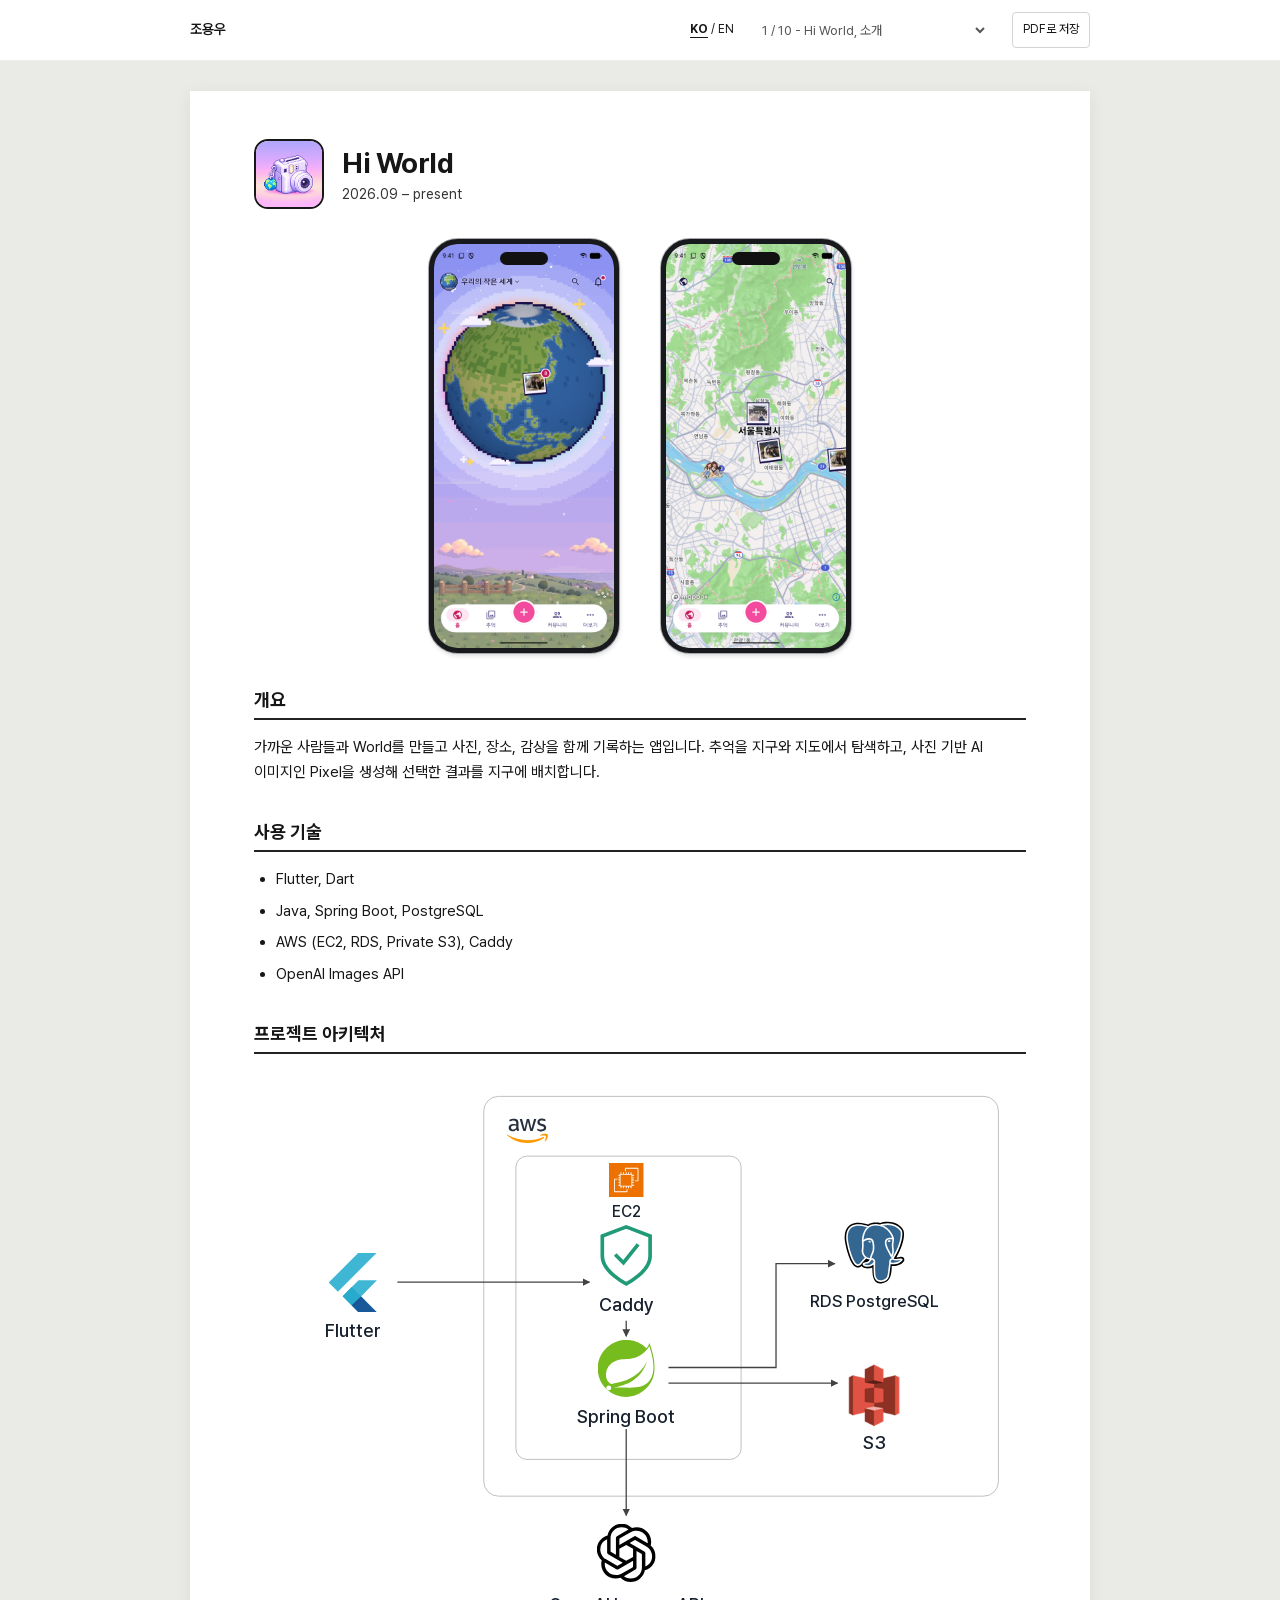
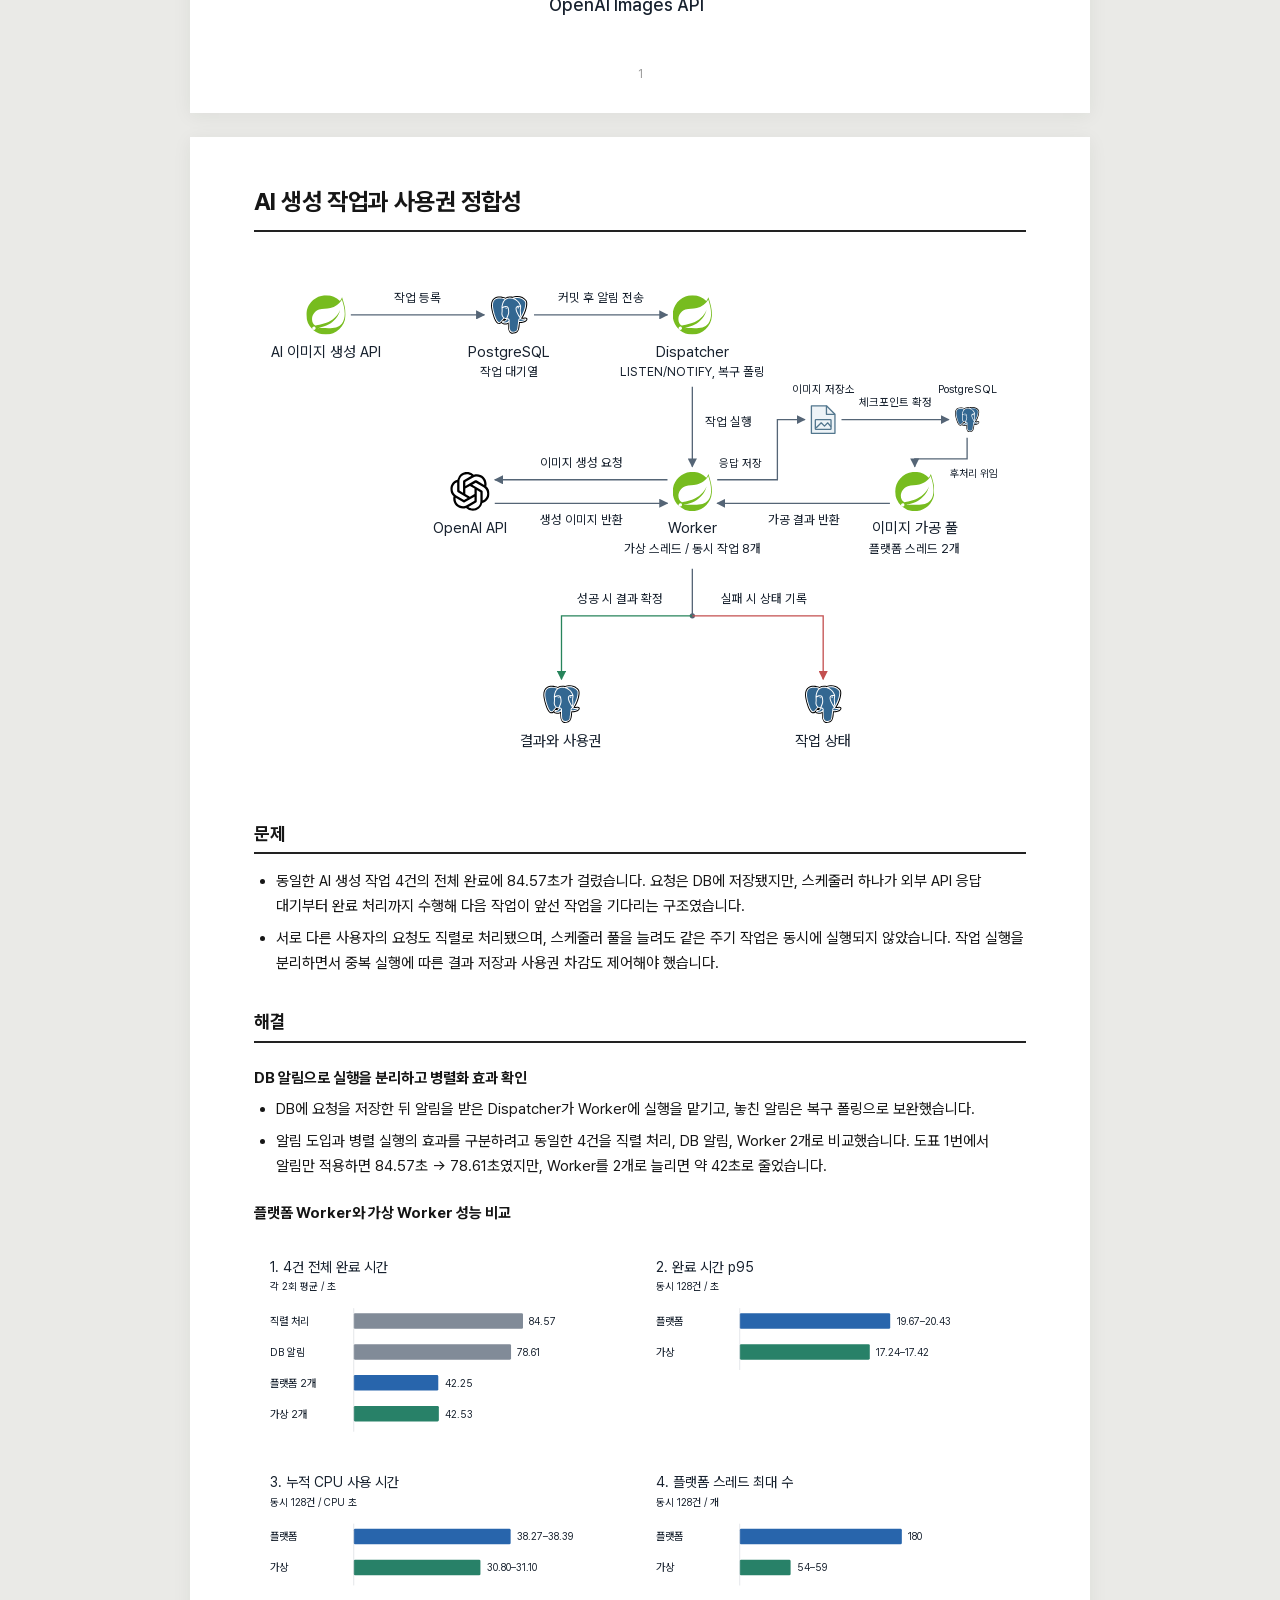
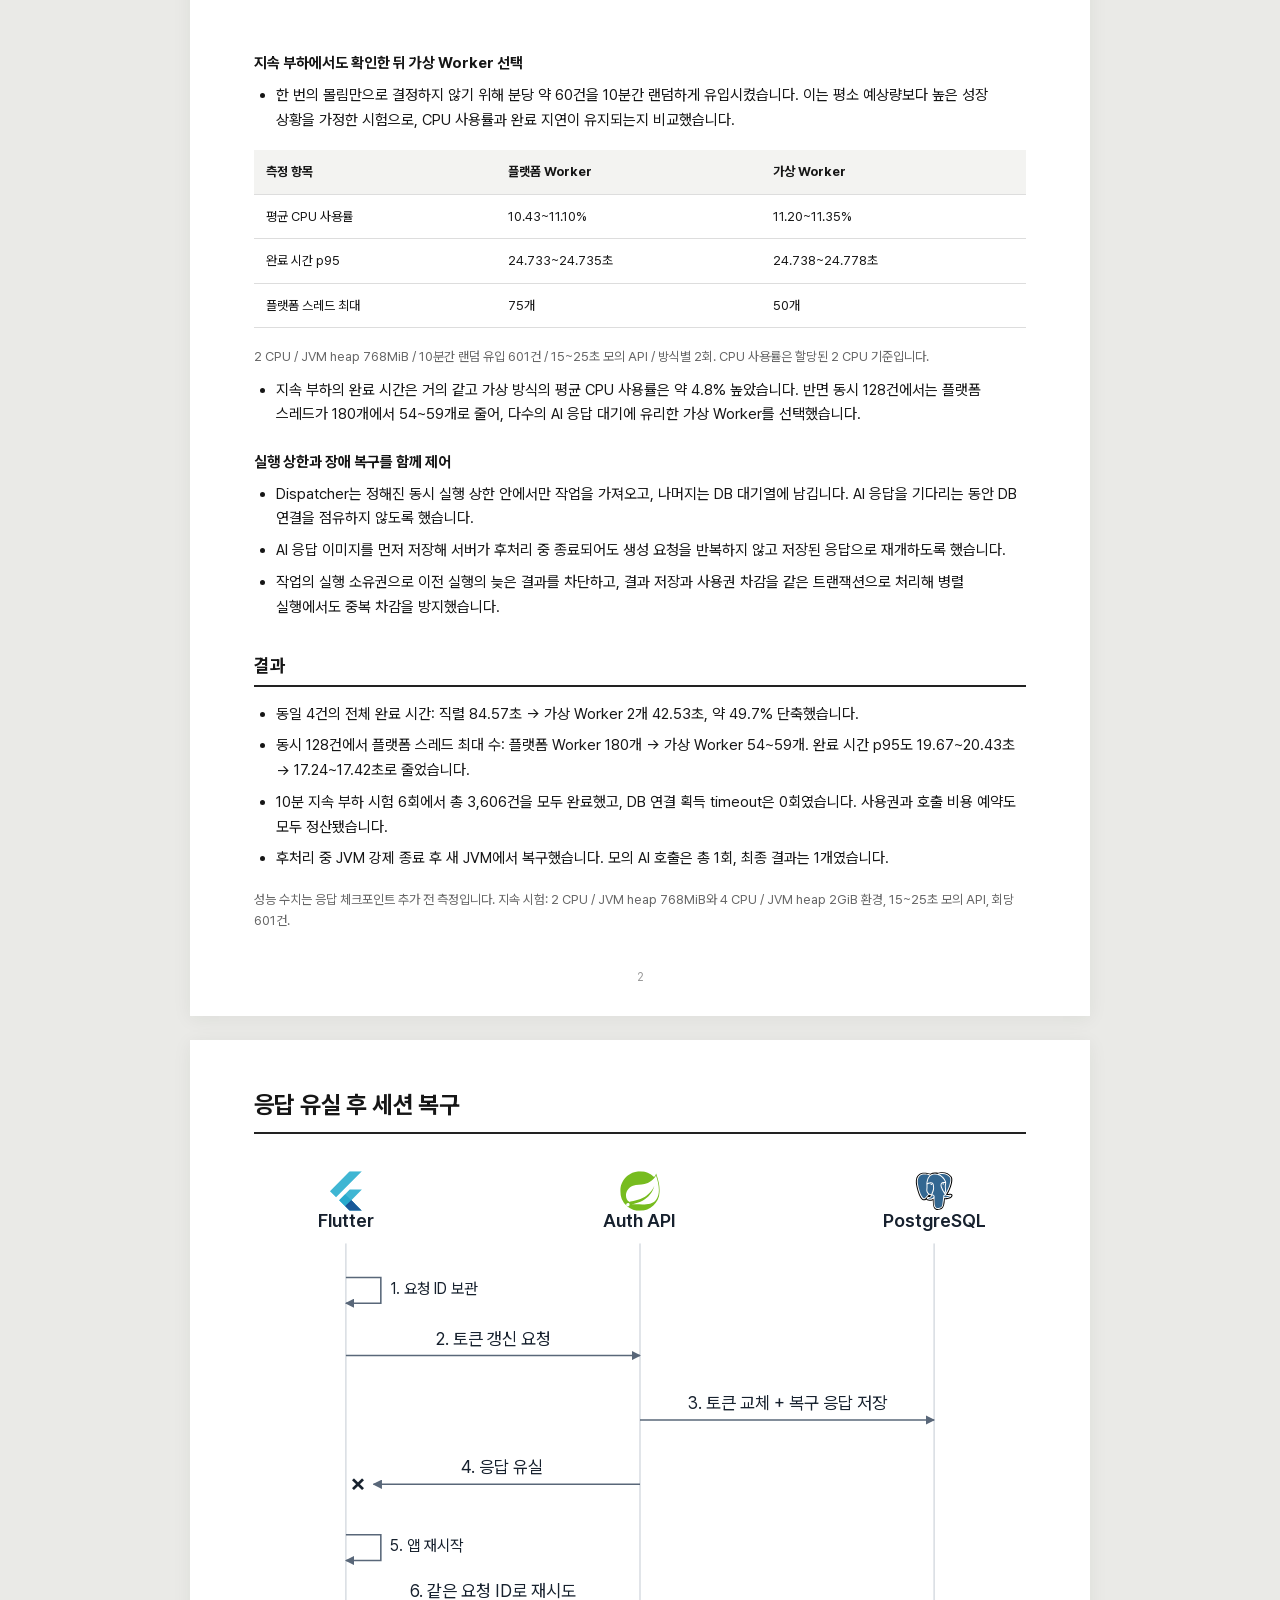
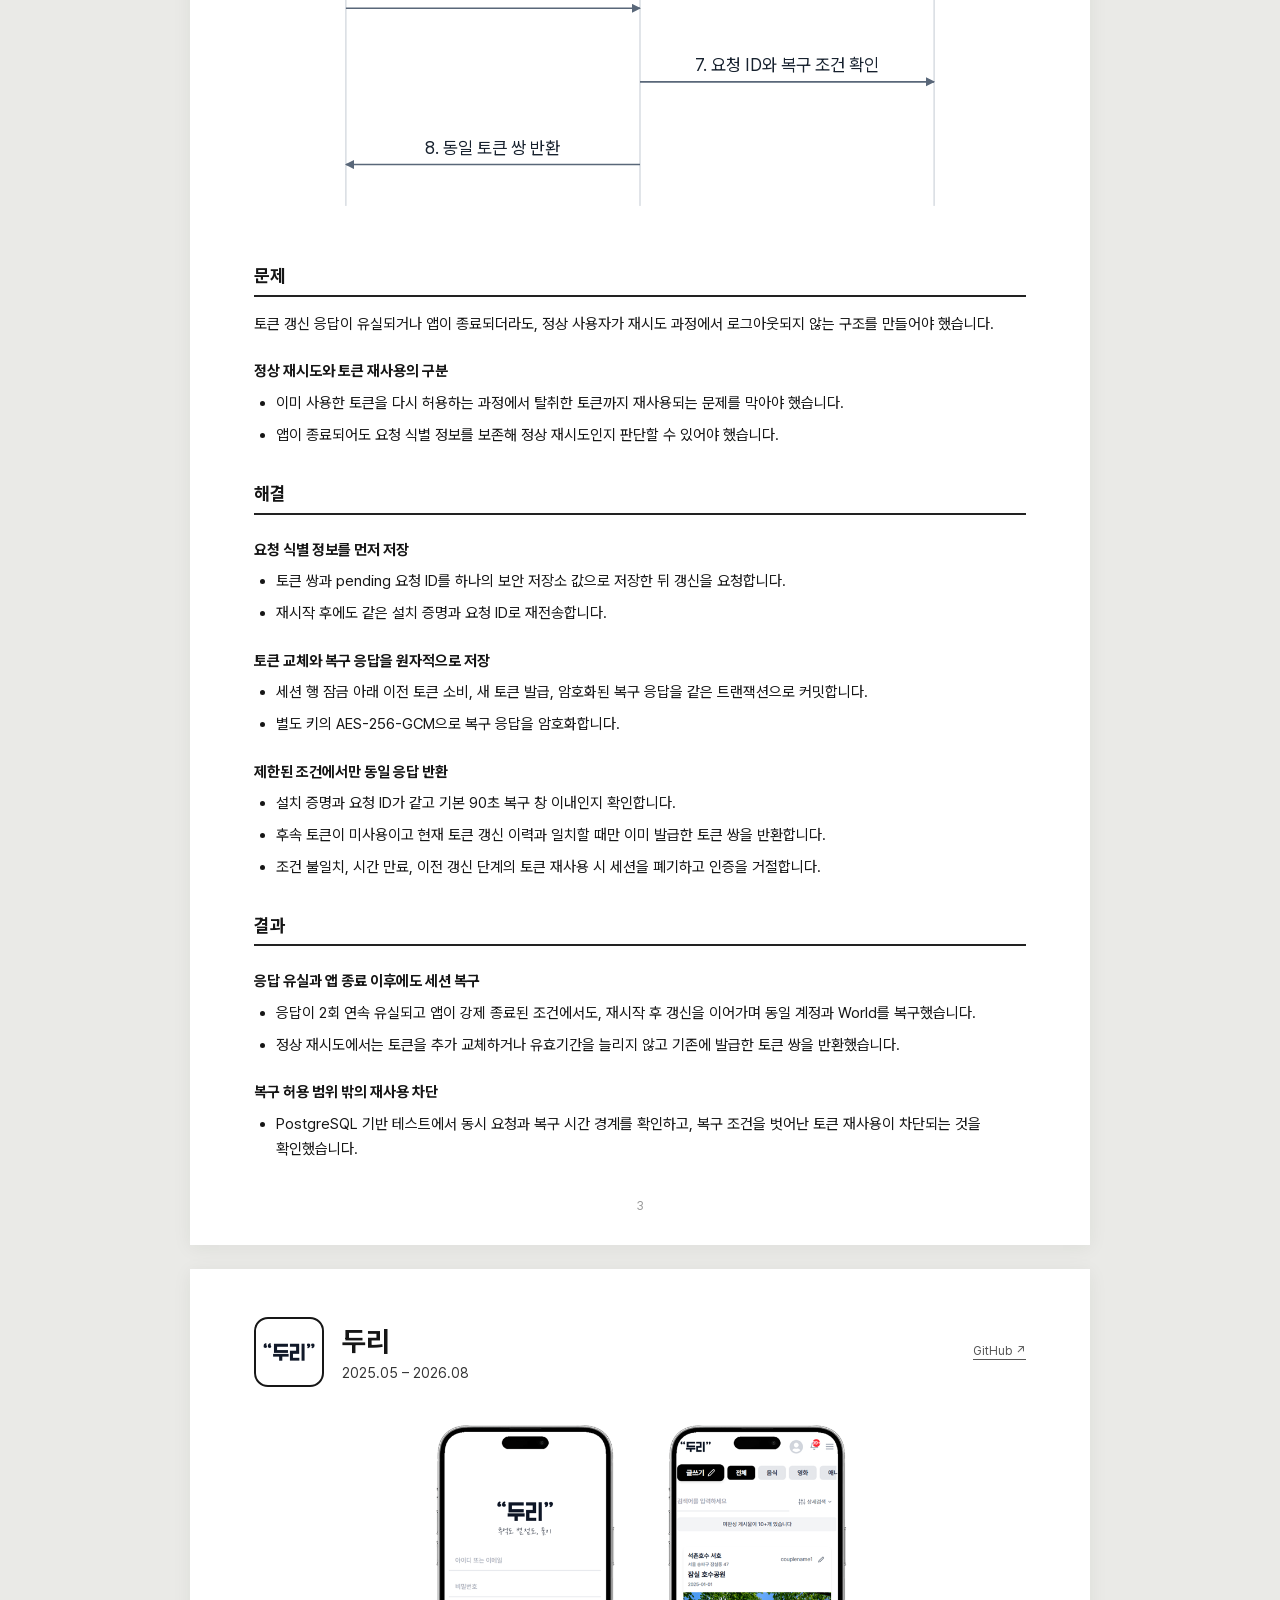
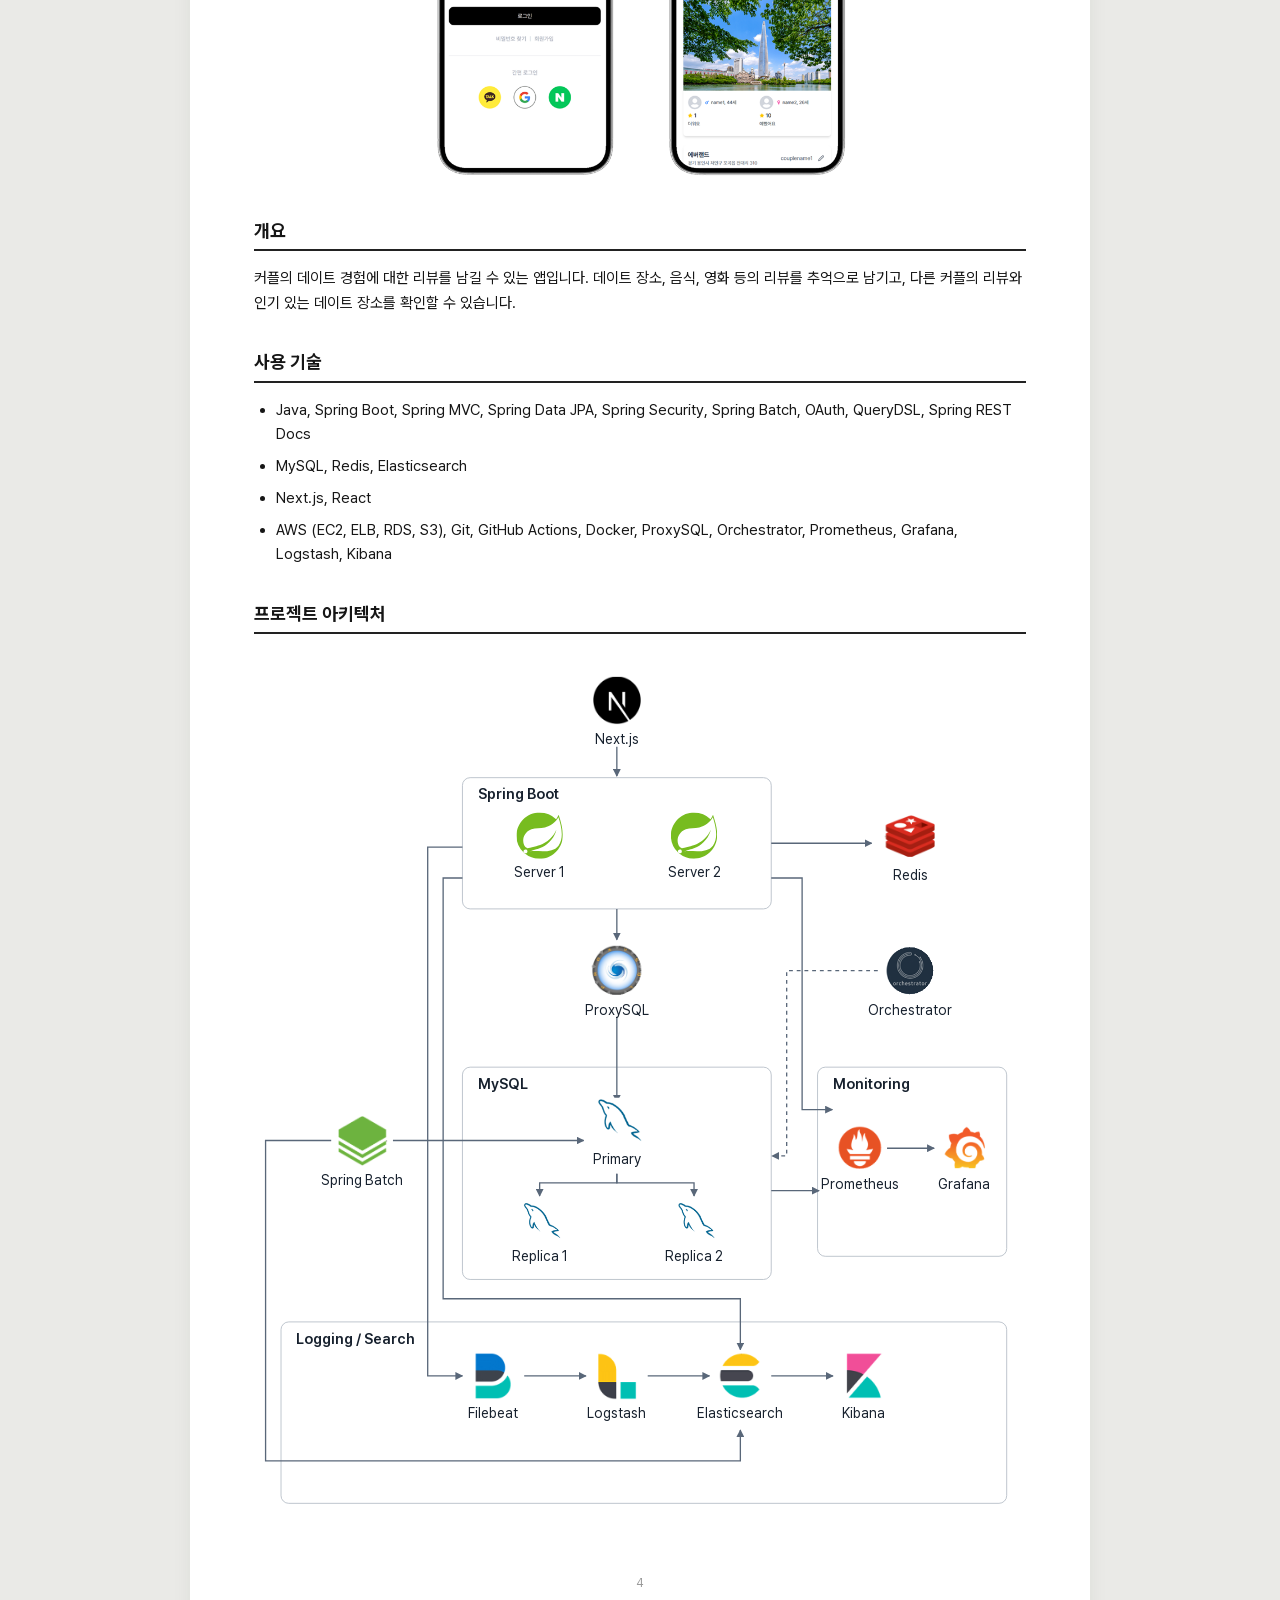
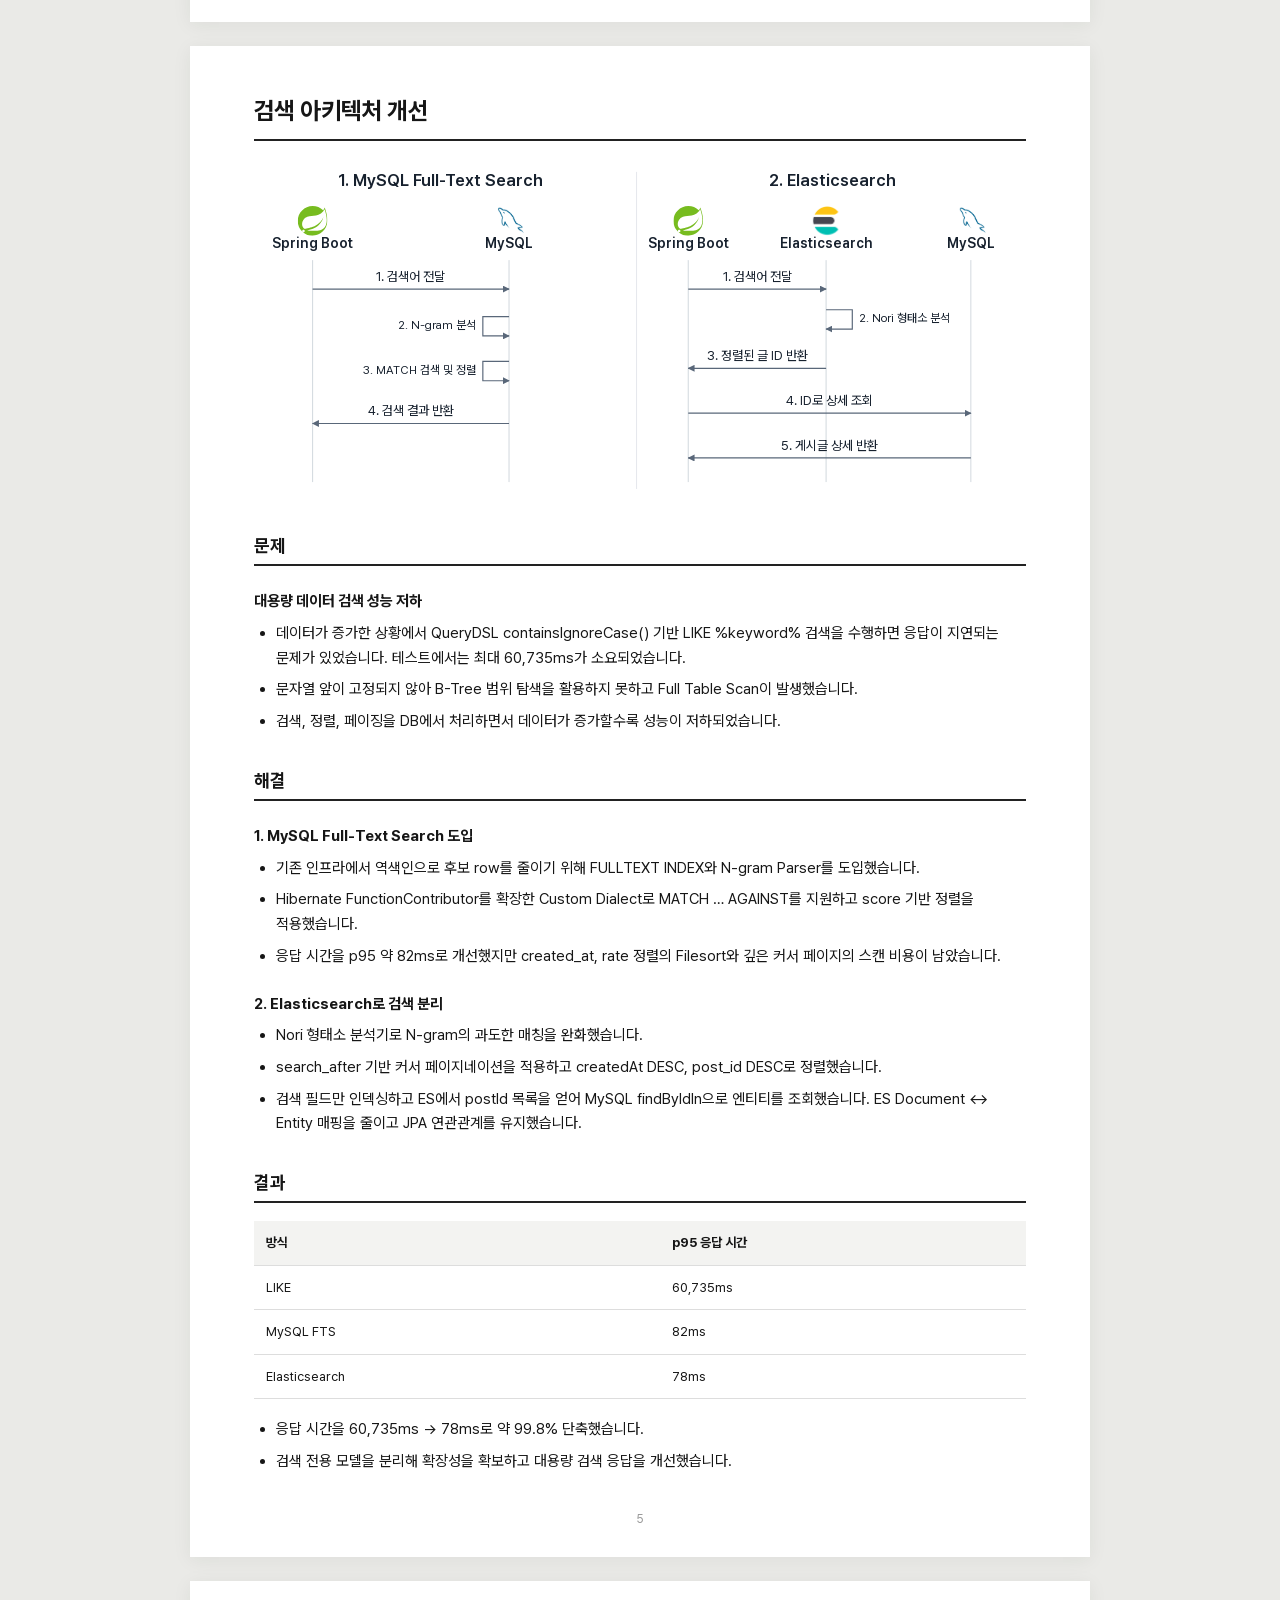
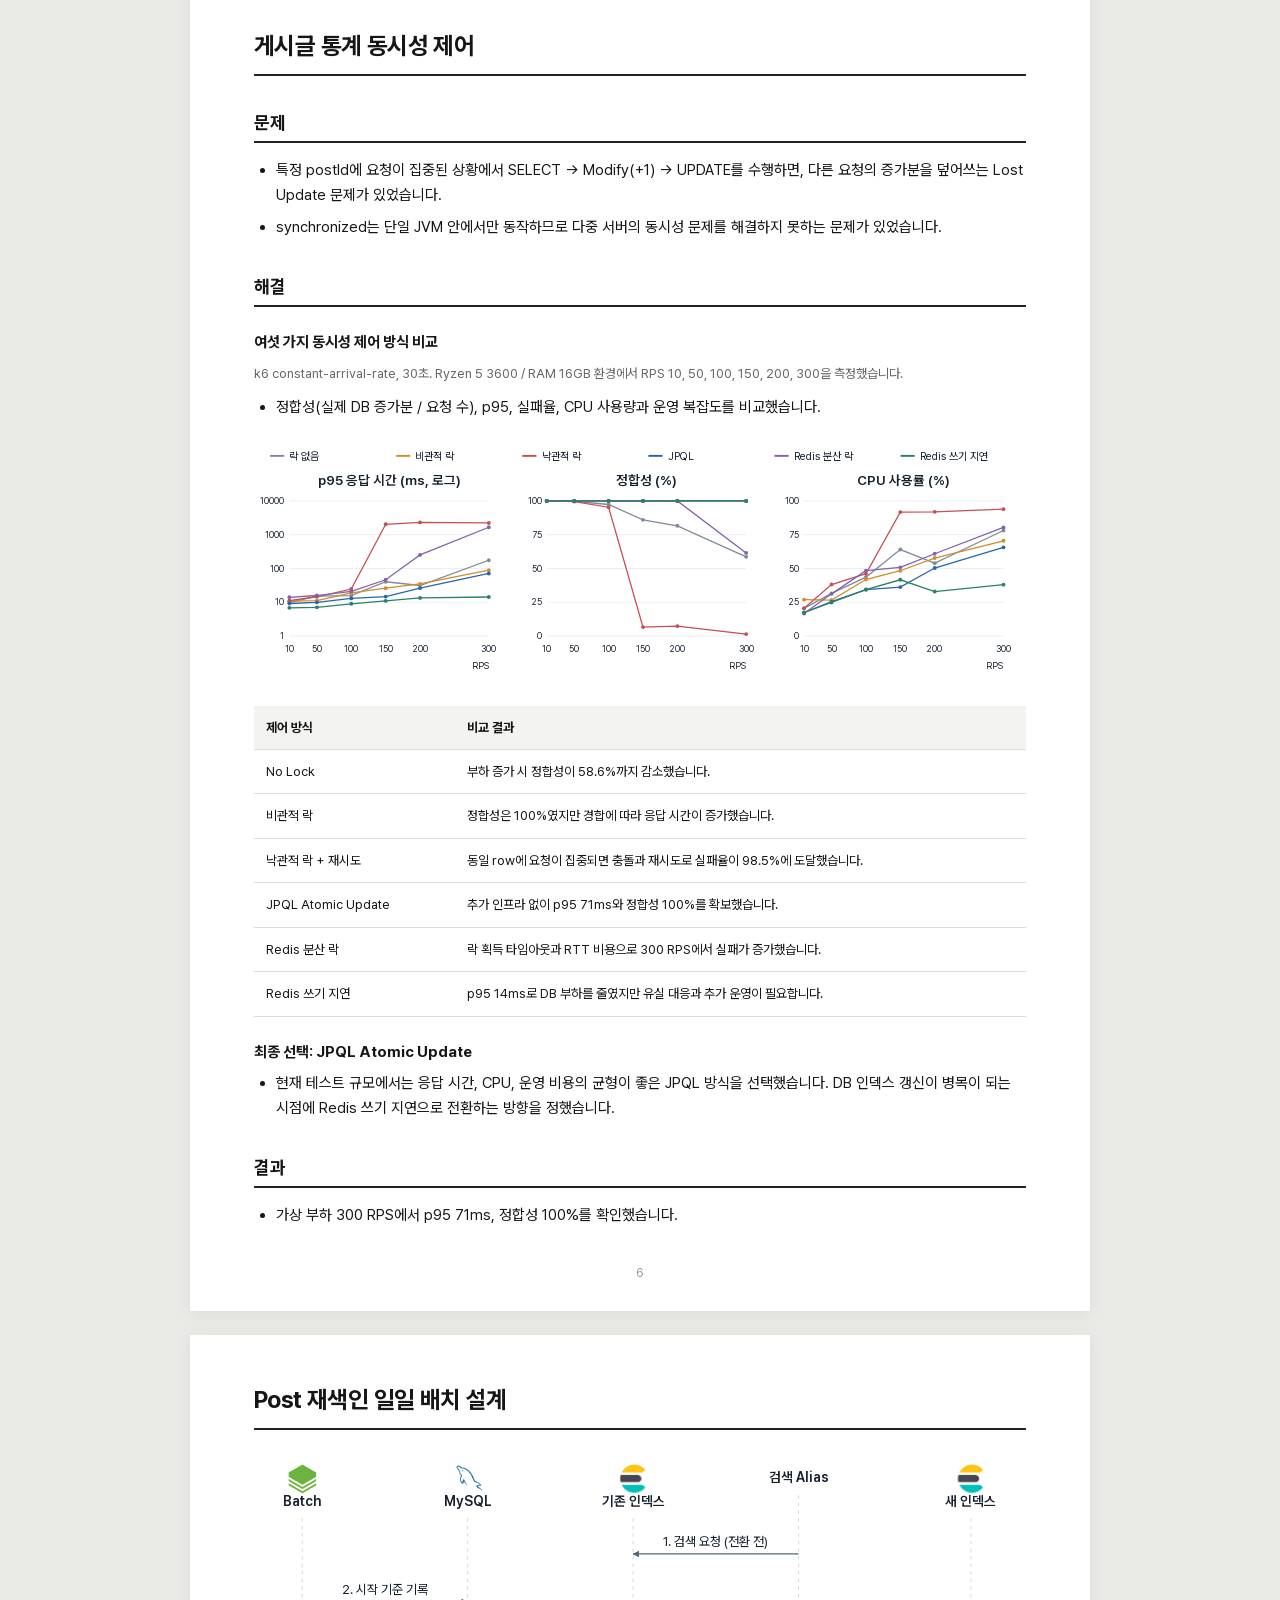
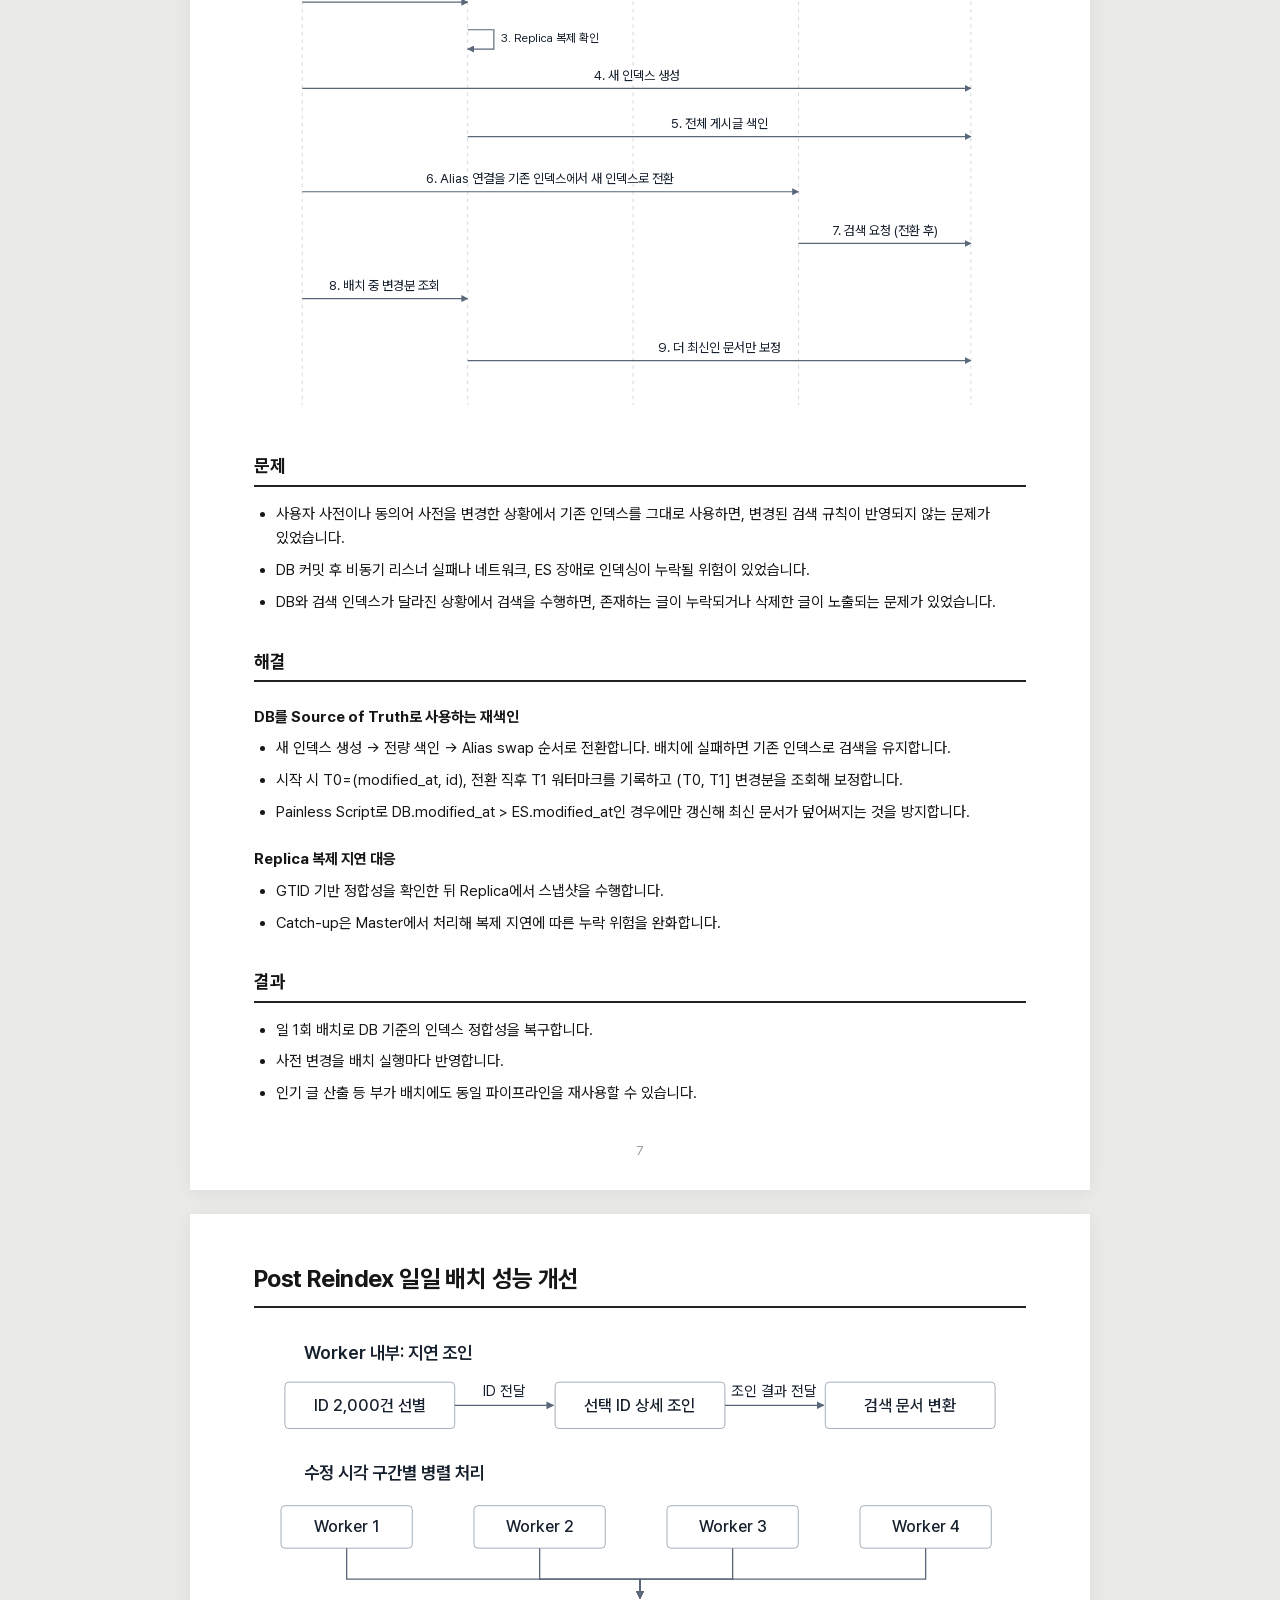
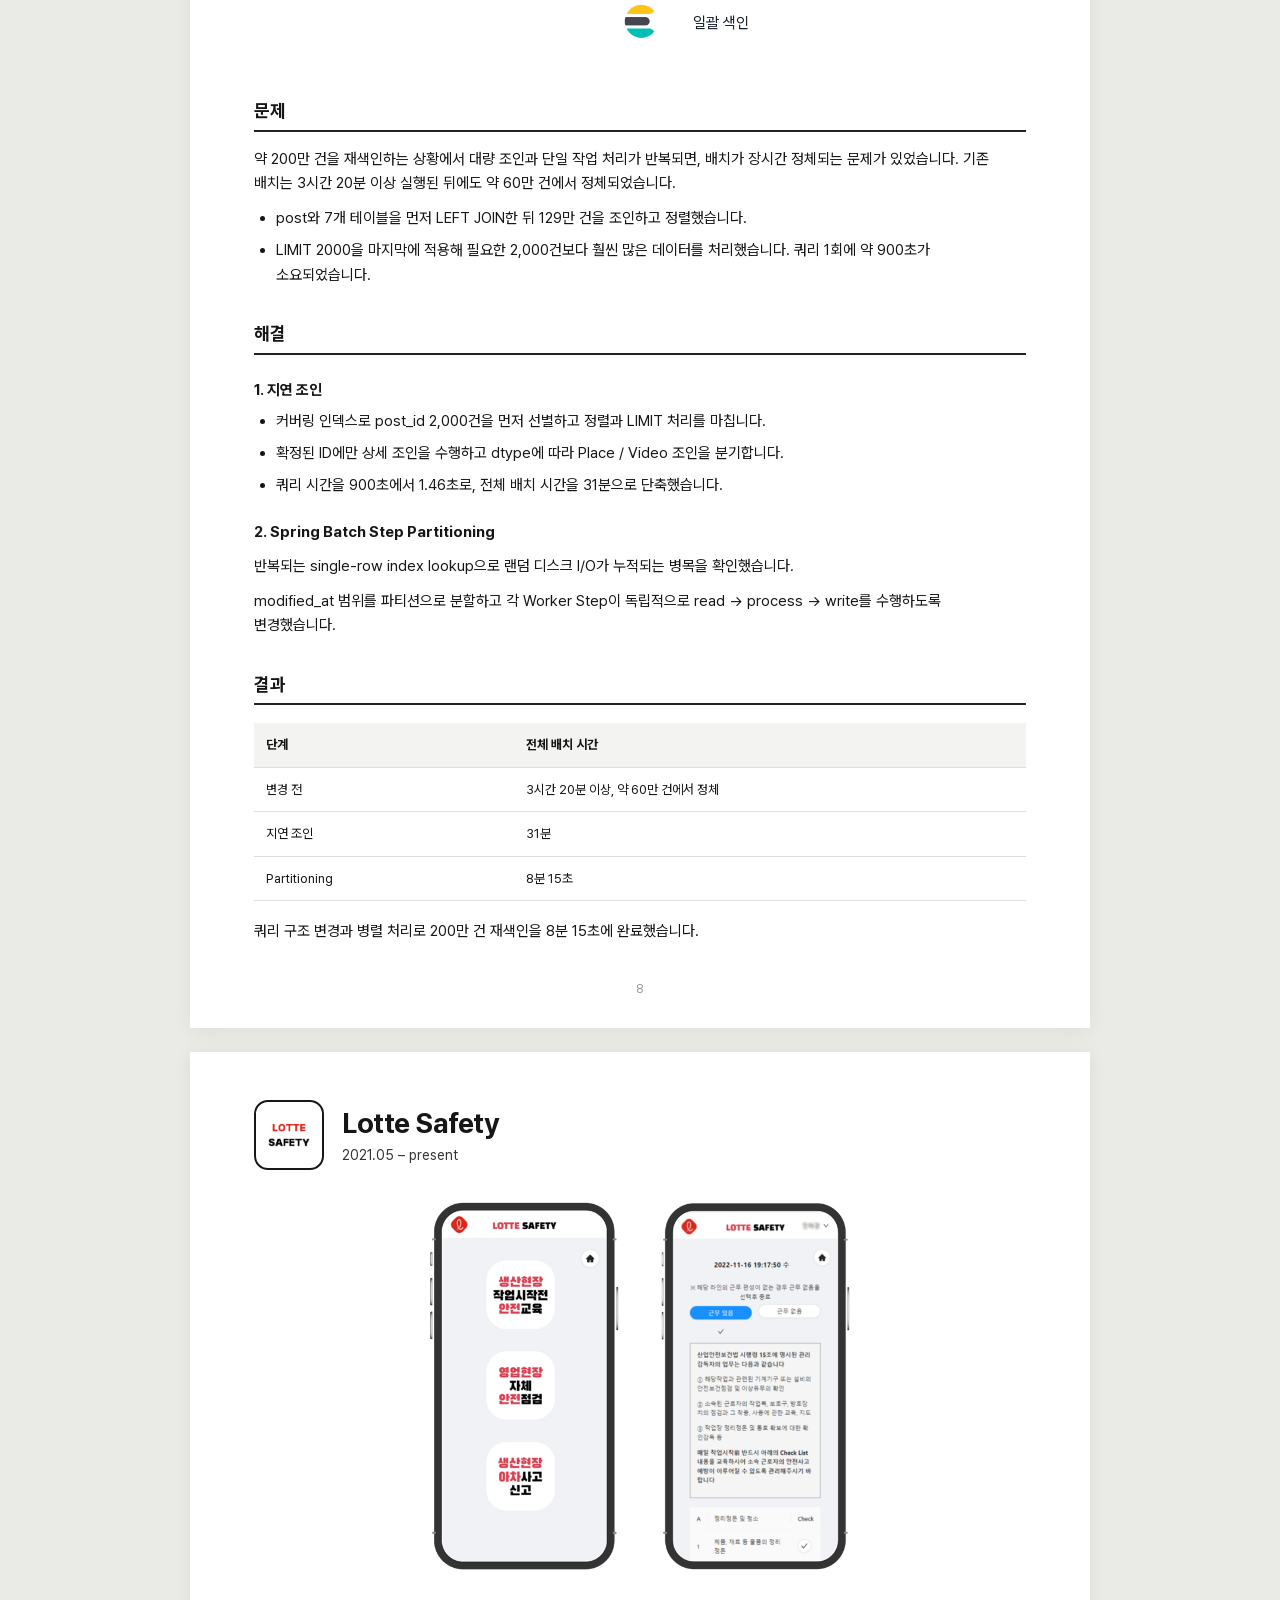
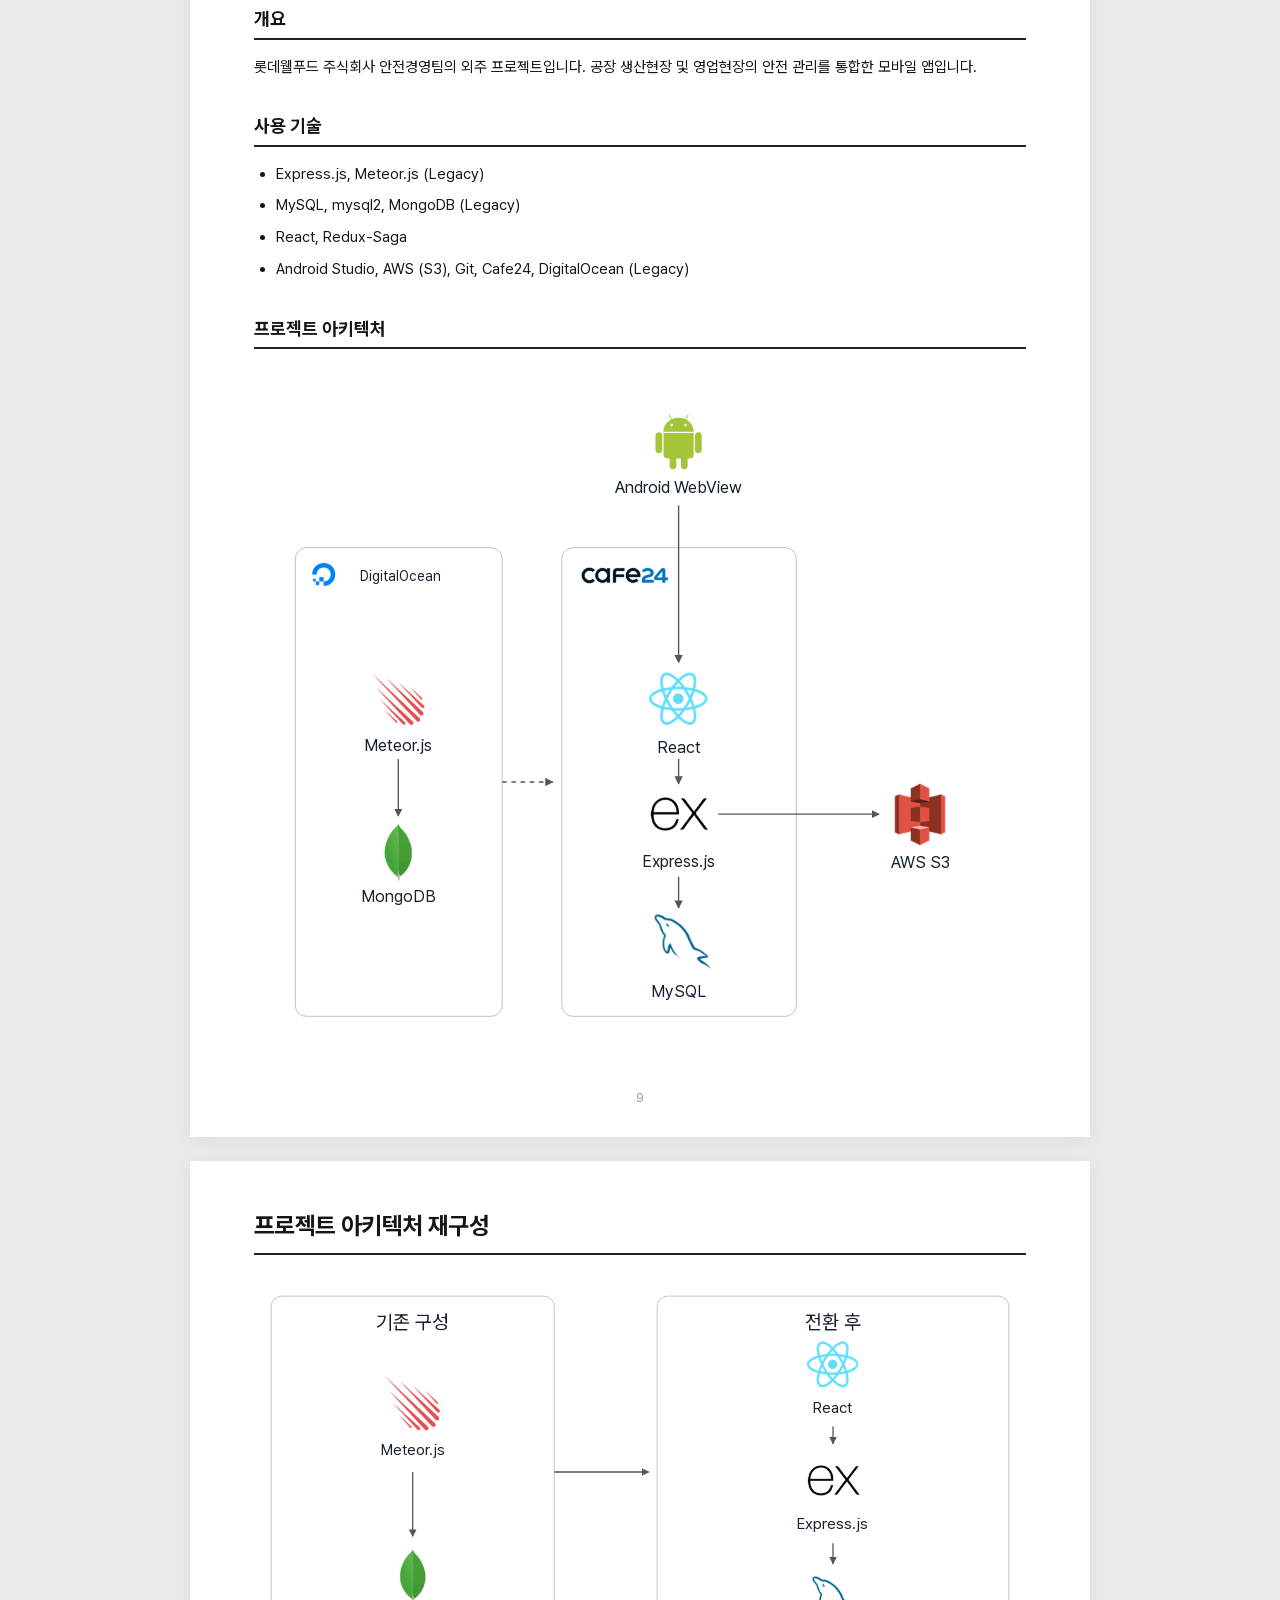
==== commit f2352dd7: "style(portfolio): space checkpoint flow and clarify finalization" ====
--- a/index.html
+++ b/index.html
@@ -3,7 +3,7 @@
 <rect x="250" y="20" width="560" height="435" rx="16" fill="white" stroke="#bbb"/>
 <rect x="285" y="85" width="245" height="330" rx="12" fill="white" stroke="#bbb"/>
 <image x="275" y="35" width="45" height="45" href="[data-uri]"/><image x="386.0" y="92.0" width="38" height="38" href="[data-uri]"/><text x="405" y="151" text-anchor="middle" font-size="17" font-weight="500">EC2</text><image x="75" y="190" width="65" height="65" href="[data-uri]"/><text x="108" y="282" text-anchor="middle" font-size="20" font-weight="500">Flutter</text><g transform="translate(375 160)" fill="none" stroke="#219a77" stroke-width="4"><path d="M30 2L56 12v22c0 17-26 30-26 30S4 51 4 34V12z"/><path d="M18 32l9 9 16-20"/></g><text x="405" y="254" text-anchor="middle" font-size="20" font-weight="500">Caddy</text><image x="374" y="285" width="62" height="62" href="[data-uri]"/><text x="405" y="375" text-anchor="middle" font-size="20" font-weight="500">Spring Boot</text><image x="640" y="155" width="70" height="70" href="[data-uri]"/><text x="675" y="249" text-anchor="middle" font-size="18" font-weight="500">RDS PostgreSQL</text><image x="640.0" y="310.0" width="70" height="70" href="[data-uri]"/><text x="675" y="404" text-anchor="middle" font-size="20" font-weight="500">S3</text><image x="373.0" y="485.0" width="64" height="64" href="[data-uri]"/><text x="405" y="580" text-anchor="middle" font-size="19" font-weight="500">OpenAI Images API</text><path d="M156 222H365" stroke="#424242" stroke-width="1.4" fill="none" marker-end="url(#arrow)"/><path d="M405 264V281" stroke="#424242" stroke-width="1.4" fill="none" marker-end="url(#arrow)"/><path d="M451 315H568V202H632" stroke="#424242" stroke-width="1.4" fill="none" marker-end="url(#arrow)"/><path d="M451 332H635" stroke="#424242" stroke-width="1.4" fill="none" marker-end="url(#arrow)"/><path d="M405 382V476" stroke="#424242" stroke-width="1.4" fill="none" marker-end="url(#arrow)"/></svg></button></figure><div class="page-number">1</div></article></section><section class="sheet" id="page-2" data-label="Hi World, AI 병렬 처리 / 정합성"><article class="web-body"><h1>AI 생성 작업과 사용권 정합성</h1>
-<figure class="diagram"><button class="visual" data-image="assets/pixel-worker.svg" aria-label="최종 아키텍처 확대"><svg xmlns="http://www.w3.org/2000/svg" viewBox="0 0 1180 800" role="img" aria-label="이벤트 기반 AI 생성과 스레드 풀 구성"><title>이벤트 기반 AI 생성과 스레드 풀 구성</title><defs><marker id="event-normal" viewBox="0 0 10 10" refX="9" refY="5" markerWidth="7" markerHeight="7" orient="auto"><path d="M0 0 10 5 0 10z" fill="#556576"/></marker><marker id="event-success" viewBox="0 0 10 10" refX="9" refY="5" markerWidth="7" markerHeight="7" orient="auto"><path d="M0 0 10 5 0 10z" fill="#27845b"/></marker><marker id="event-failure" viewBox="0 0 10 10" refX="9" refY="5" markerWidth="7" markerHeight="7" orient="auto"><path d="M0 0 10 5 0 10z" fill="#c34f4f"/></marker></defs><style>text{font-family:"Pretendard Variable",sans-serif}</style><rect width="1180" height="800" fill="white"/><image x="80" y="60" width="60" height="60" href="[data-uri]"/><text x="110" y="154" text-anchor="middle" font-size="23" fill="#17212e">AI 이미지 생성 API</text><image x="360" y="60" width="60" height="60" href="[data-uri]"/><text x="390" y="154" text-anchor="middle" font-size="23" fill="#17212e">PostgreSQL</text><text x="390" y="184" text-anchor="middle" font-size="19" fill="#556576">작업 대기열</text><image x="640" y="60" width="60" height="60" href="[data-uri]"/><text x="670" y="154" text-anchor="middle" font-size="23" fill="#17212e">Dispatcher</text><text x="670" y="184" text-anchor="middle" font-size="19" fill="#556576">LISTEN/NOTIFY, 복구 폴링</text><path d="M148 90H352" fill="none" stroke="#556576" stroke-width="2" marker-end="url(#event-normal)"/><text x="250" y="70" text-anchor="middle" font-size="19" fill="#556576">작업 등록</text><path d="M428 90H632" fill="none" stroke="#556576" stroke-width="2" marker-end="url(#event-normal)"/><text x="530" y="70" text-anchor="middle" font-size="19" fill="#556576">커밋 후 알림 전송</text><path d="M670 200V322" fill="none" stroke="#556576" stroke-width="2" marker-end="url(#event-normal)"/><text x="725" y="260" text-anchor="middle" font-size="19" fill="#556576">작업 실행</text><image x="640" y="330" width="60" height="60" href="[data-uri]"/><text x="670" y="424" text-anchor="middle" font-size="23" fill="#17212e">Worker</text><text x="670" y="454" text-anchor="middle" font-size="19" fill="#556576">가상 스레드 / 동시 작업 8개</text><image x="300" y="330" width="60" height="60" href="[data-uri]"/><text x="330" y="424" text-anchor="middle" font-size="23" fill="#17212e">OpenAI API</text><image x="980" y="330" width="60" height="60" href="[data-uri]"/><text x="1010" y="424" text-anchor="middle" font-size="23" fill="#17212e">이미지 가공 풀</text><text x="1010" y="454" text-anchor="middle" font-size="19" fill="#556576">플랫폼 스레드 2개</text><path d="M632 342H368" fill="none" stroke="#556576" stroke-width="2" marker-end="url(#event-normal)"/><text x="500" y="322" text-anchor="middle" font-size="19" fill="#556576">이미지 생성 요청</text><path d="M368 378H632" fill="none" stroke="#556576" stroke-width="2" marker-end="url(#event-normal)"/><text x="500" y="410" text-anchor="middle" font-size="19" fill="#556576">생성 이미지 반환</text><path d="M972 378H708" fill="none" stroke="#556576" stroke-width="2" marker-end="url(#event-normal)"/><text x="840" y="410" text-anchor="middle" font-size="19" fill="#556576">가공 결과 반환</text><path d="M670 478V550" fill="none" stroke="#556576" stroke-width="2"/><circle cx="670" cy="550" r="4" fill="#556576"/><path d="M670 550H470V647" fill="none" stroke="#27845b" stroke-width="2" marker-end="url(#event-success)"/><text x="560" y="530" text-anchor="middle" font-size="19" fill="#27845b">성공 시 결과 저장</text><path d="M670 550H870V647" fill="none" stroke="#c34f4f" stroke-width="2" marker-end="url(#event-failure)"/><text x="780" y="530" text-anchor="middle" font-size="19" fill="#c34f4f">실패 시 상태 기록</text><image x="440" y="655" width="60" height="60" href="[data-uri]"/><text x="470" y="749" text-anchor="middle" font-size="23" fill="#17212e">결과 저장소</text><image x="840" y="655" width="60" height="60" href="[data-uri]"/><text x="870" y="749" text-anchor="middle" font-size="23" fill="#17212e">작업 상태</text><g transform="translate(782 249)" fill="none" stroke="#52768d" stroke-width="2" stroke-linejoin="round"><path d="M0 0H23L36 13V42H0Z" fill="#edf3f7"/><path d="M23 0V13H36"/><rect x="6" y="21" width="24" height="15" rx="1"/><path d="M7 34L15 26L20 31L25 26L30 32"/></g><image x="880" y="250" width="40" height="40" href="[data-uri]"/><text x="800" y="232" text-anchor="middle" font-size="17" fill="#556576">이미지 저장소</text><text x="900" y="232" text-anchor="middle" font-size="17" fill="#556576">PostgreSQL</text><text x="800" y="316" text-anchor="middle" font-size="17" fill="#556576">응답 저장</text><text x="900" y="316" text-anchor="middle" font-size="17" fill="#556576">참조 확정</text><path d="M708 342H745V270H772" fill="none" stroke="#556576" stroke-width="2" marker-end="url(#event-normal)"/><path d="M828 270H872" fill="none" stroke="#556576" stroke-width="2" marker-end="url(#event-normal)"/><path d="M928 270H1010V322" fill="none" stroke="#556576" stroke-width="2" marker-end="url(#event-normal)"/><text x="1070" y="310" text-anchor="middle" font-size="16" fill="#556576">후처리 위임</text></svg></button></figure>
+<figure class="diagram"><button class="visual" data-image="assets/pixel-worker.svg" aria-label="최종 아키텍처 확대"><svg xmlns="http://www.w3.org/2000/svg" viewBox="0 0 1180 800" role="img" aria-label="이벤트 기반 AI 생성과 스레드 풀 구성"><title>이벤트 기반 AI 생성과 스레드 풀 구성</title><defs><marker id="event-normal" viewBox="0 0 10 10" refX="9" refY="5" markerWidth="7" markerHeight="7" orient="auto"><path d="M0 0 10 5 0 10z" fill="#556576"/></marker><marker id="event-success" viewBox="0 0 10 10" refX="9" refY="5" markerWidth="7" markerHeight="7" orient="auto"><path d="M0 0 10 5 0 10z" fill="#27845b"/></marker><marker id="event-failure" viewBox="0 0 10 10" refX="9" refY="5" markerWidth="7" markerHeight="7" orient="auto"><path d="M0 0 10 5 0 10z" fill="#c34f4f"/></marker></defs><style>text{font-family:"Pretendard Variable",sans-serif}</style><rect width="1180" height="800" fill="white"/><image x="80" y="60" width="60" height="60" href="[data-uri]"/><text x="110" y="154" text-anchor="middle" font-size="23" fill="#17212e">AI 이미지 생성 API</text><image x="360" y="60" width="60" height="60" href="[data-uri]"/><text x="390" y="154" text-anchor="middle" font-size="23" fill="#17212e">PostgreSQL</text><text x="390" y="184" text-anchor="middle" font-size="19" fill="#556576">작업 대기열</text><image x="640" y="60" width="60" height="60" href="[data-uri]"/><text x="670" y="154" text-anchor="middle" font-size="23" fill="#17212e">Dispatcher</text><text x="670" y="184" text-anchor="middle" font-size="19" fill="#556576">LISTEN/NOTIFY, 복구 폴링</text><path d="M148 90H352" fill="none" stroke="#556576" stroke-width="2" marker-end="url(#event-normal)"/><text x="250" y="70" text-anchor="middle" font-size="19" fill="#556576">작업 등록</text><path d="M428 90H632" fill="none" stroke="#556576" stroke-width="2" marker-end="url(#event-normal)"/><text x="530" y="70" text-anchor="middle" font-size="19" fill="#556576">커밋 후 알림 전송</text><path d="M670 200V322" fill="none" stroke="#556576" stroke-width="2" marker-end="url(#event-normal)"/><text x="725" y="260" text-anchor="middle" font-size="19" fill="#556576">작업 실행</text><image x="640" y="330" width="60" height="60" href="[data-uri]"/><text x="670" y="424" text-anchor="middle" font-size="23" fill="#17212e">Worker</text><text x="670" y="454" text-anchor="middle" font-size="19" fill="#556576">가상 스레드 / 동시 작업 8개</text><image x="300" y="330" width="60" height="60" href="[data-uri]"/><text x="330" y="424" text-anchor="middle" font-size="23" fill="#17212e">OpenAI API</text><image x="980" y="330" width="60" height="60" href="[data-uri]"/><text x="1010" y="424" text-anchor="middle" font-size="23" fill="#17212e">이미지 가공 풀</text><text x="1010" y="454" text-anchor="middle" font-size="19" fill="#556576">플랫폼 스레드 2개</text><path d="M632 342H368" fill="none" stroke="#556576" stroke-width="2" marker-end="url(#event-normal)"/><text x="500" y="322" text-anchor="middle" font-size="19" fill="#556576">이미지 생성 요청</text><path d="M368 378H632" fill="none" stroke="#556576" stroke-width="2" marker-end="url(#event-normal)"/><text x="500" y="410" text-anchor="middle" font-size="19" fill="#556576">생성 이미지 반환</text><path d="M972 378H708" fill="none" stroke="#556576" stroke-width="2" marker-end="url(#event-normal)"/><text x="840" y="410" text-anchor="middle" font-size="19" fill="#556576">가공 결과 반환</text><path d="M670 478V550" fill="none" stroke="#556576" stroke-width="2"/><circle cx="670" cy="550" r="4" fill="#556576"/><path d="M670 550H470V647" fill="none" stroke="#27845b" stroke-width="2" marker-end="url(#event-success)"/><text x="560" y="530" text-anchor="middle" font-size="19" fill="#27845b">성공 시 결과 확정</text><path d="M670 550H870V647" fill="none" stroke="#c34f4f" stroke-width="2" marker-end="url(#event-failure)"/><text x="780" y="530" text-anchor="middle" font-size="19" fill="#c34f4f">실패 시 상태 기록</text><image x="440" y="655" width="60" height="60" href="[data-uri]"/><text x="470" y="749" text-anchor="middle" font-size="23" fill="#17212e">결과와 사용권</text><image x="840" y="655" width="60" height="60" href="[data-uri]"/><text x="870" y="749" text-anchor="middle" font-size="23" fill="#17212e">작업 상태</text><g transform="translate(852 229)" fill="none" stroke="#52768d" stroke-width="2" stroke-linejoin="round"><path d="M0 0H23L36 13V42H0Z" fill="#edf3f7"/><path d="M23 0V13H36"/><rect x="6" y="21" width="24" height="15" rx="1"/><path d="M7 34L15 26L20 31L25 26L30 32"/></g><image x="1070" y="230" width="40" height="40" href="[data-uri]"/><text x="870" y="210" text-anchor="middle" font-size="17" fill="#556576">이미지 저장소</text><text x="1090" y="210" text-anchor="middle" font-size="17" fill="#556576">PostgreSQL</text><text x="744" y="322" text-anchor="middle" font-size="17" fill="#556576">응답 저장</text><text x="980" y="230" text-anchor="middle" font-size="17" fill="#556576">체크포인트 확정</text><path d="M708 342H800V250H842" fill="none" stroke="#556576" stroke-width="2" marker-end="url(#event-normal)"/><path d="M898 250H1062" fill="none" stroke="#556576" stroke-width="2" marker-end="url(#event-normal)"/><path d="M1090 278V310H1010V322" fill="none" stroke="#556576" stroke-width="2" marker-end="url(#event-normal)"/><text x="1100" y="338" text-anchor="middle" font-size="16" fill="#556576">후처리 위임</text></svg></button></figure>
 <h2>문제</h2>
 <ul><li>동일한 AI 생성 작업 4건의 전체 완료에 84.57초가 걸렸습니다. 요청은 DB에 저장됐지만, 스케줄러 하나가 외부 API 응답 대기부터 완료 처리까지 수행해 다음 작업이 앞선 작업을 기다리는 구조였습니다.</li><li>서로 다른 사용자의 요청도 직렬로 처리됐으며, 스케줄러 풀을 늘려도 같은 주기 작업은 동시에 실행되지 않았습니다. 작업 실행을 분리하면서 중복 실행에 따른 결과 저장과 사용권 차감도 제어해야 했습니다.</li></ul>
 <h2>해결</h2>
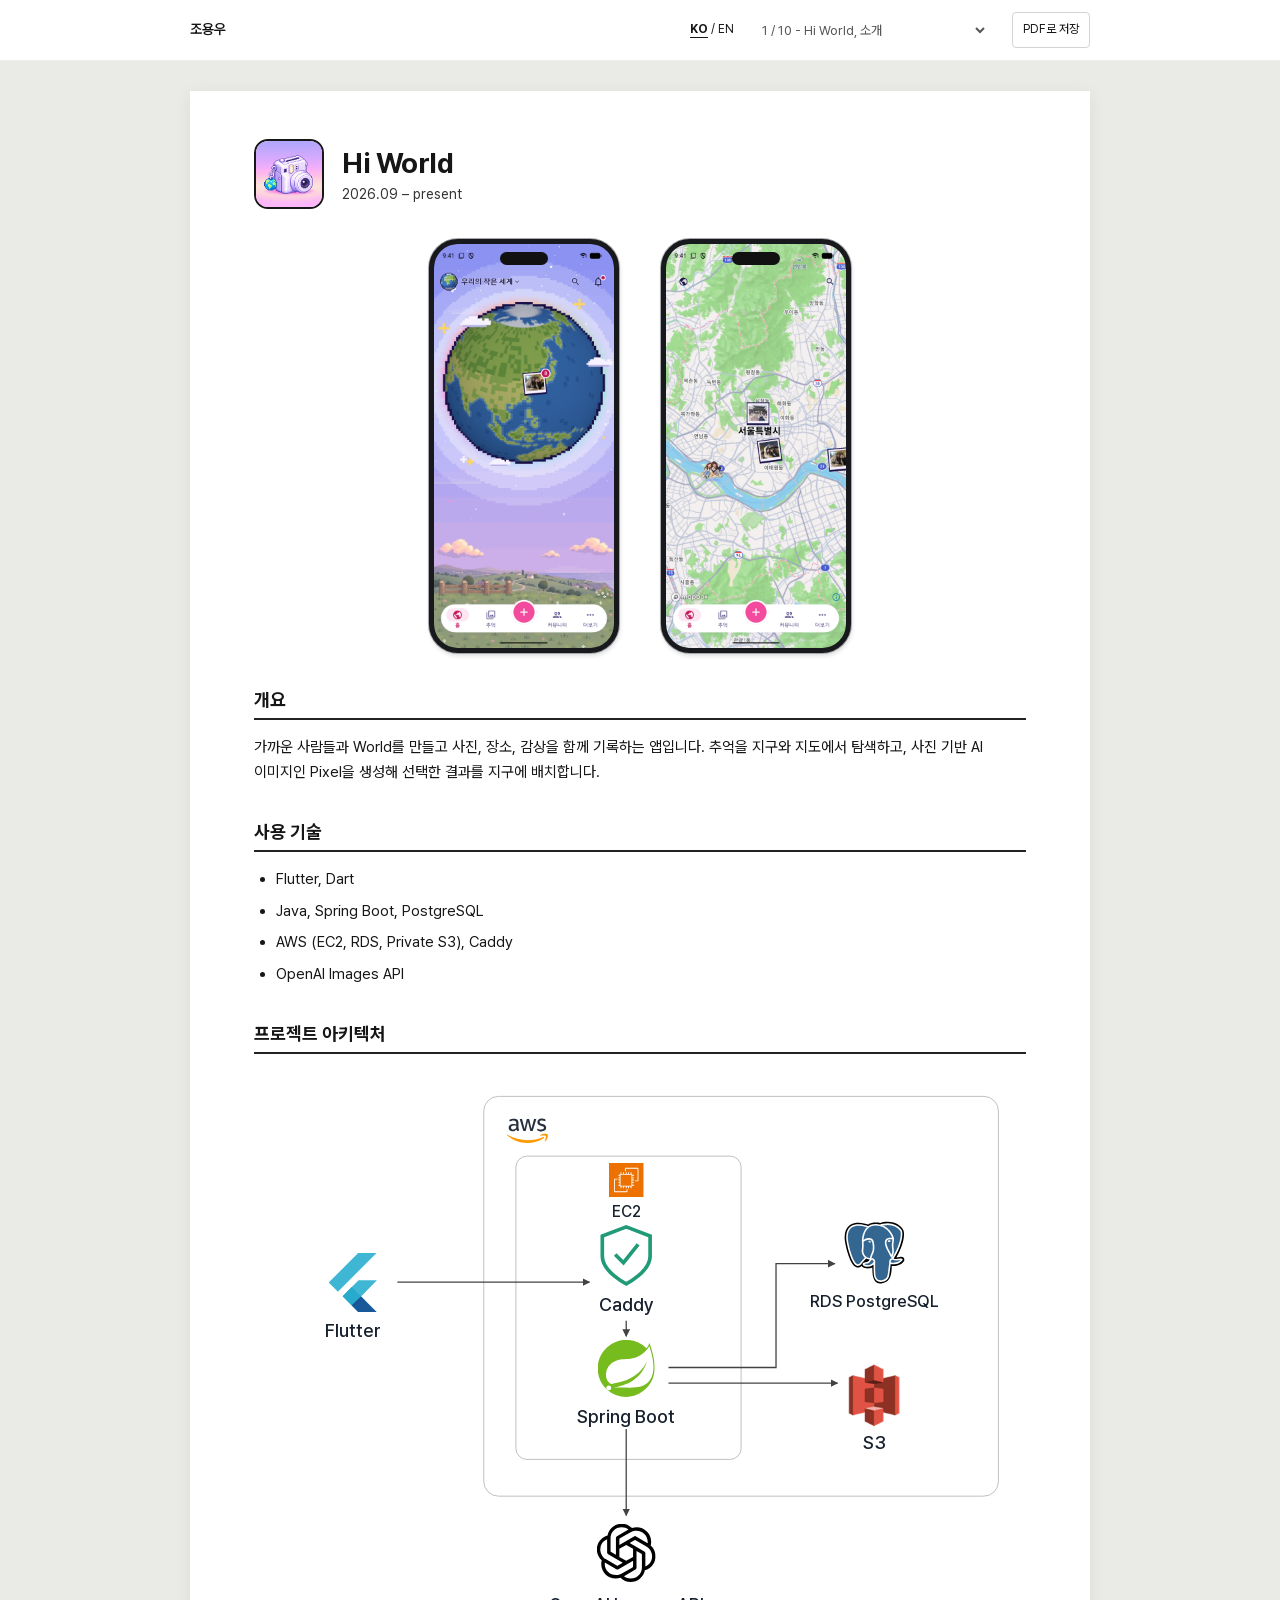
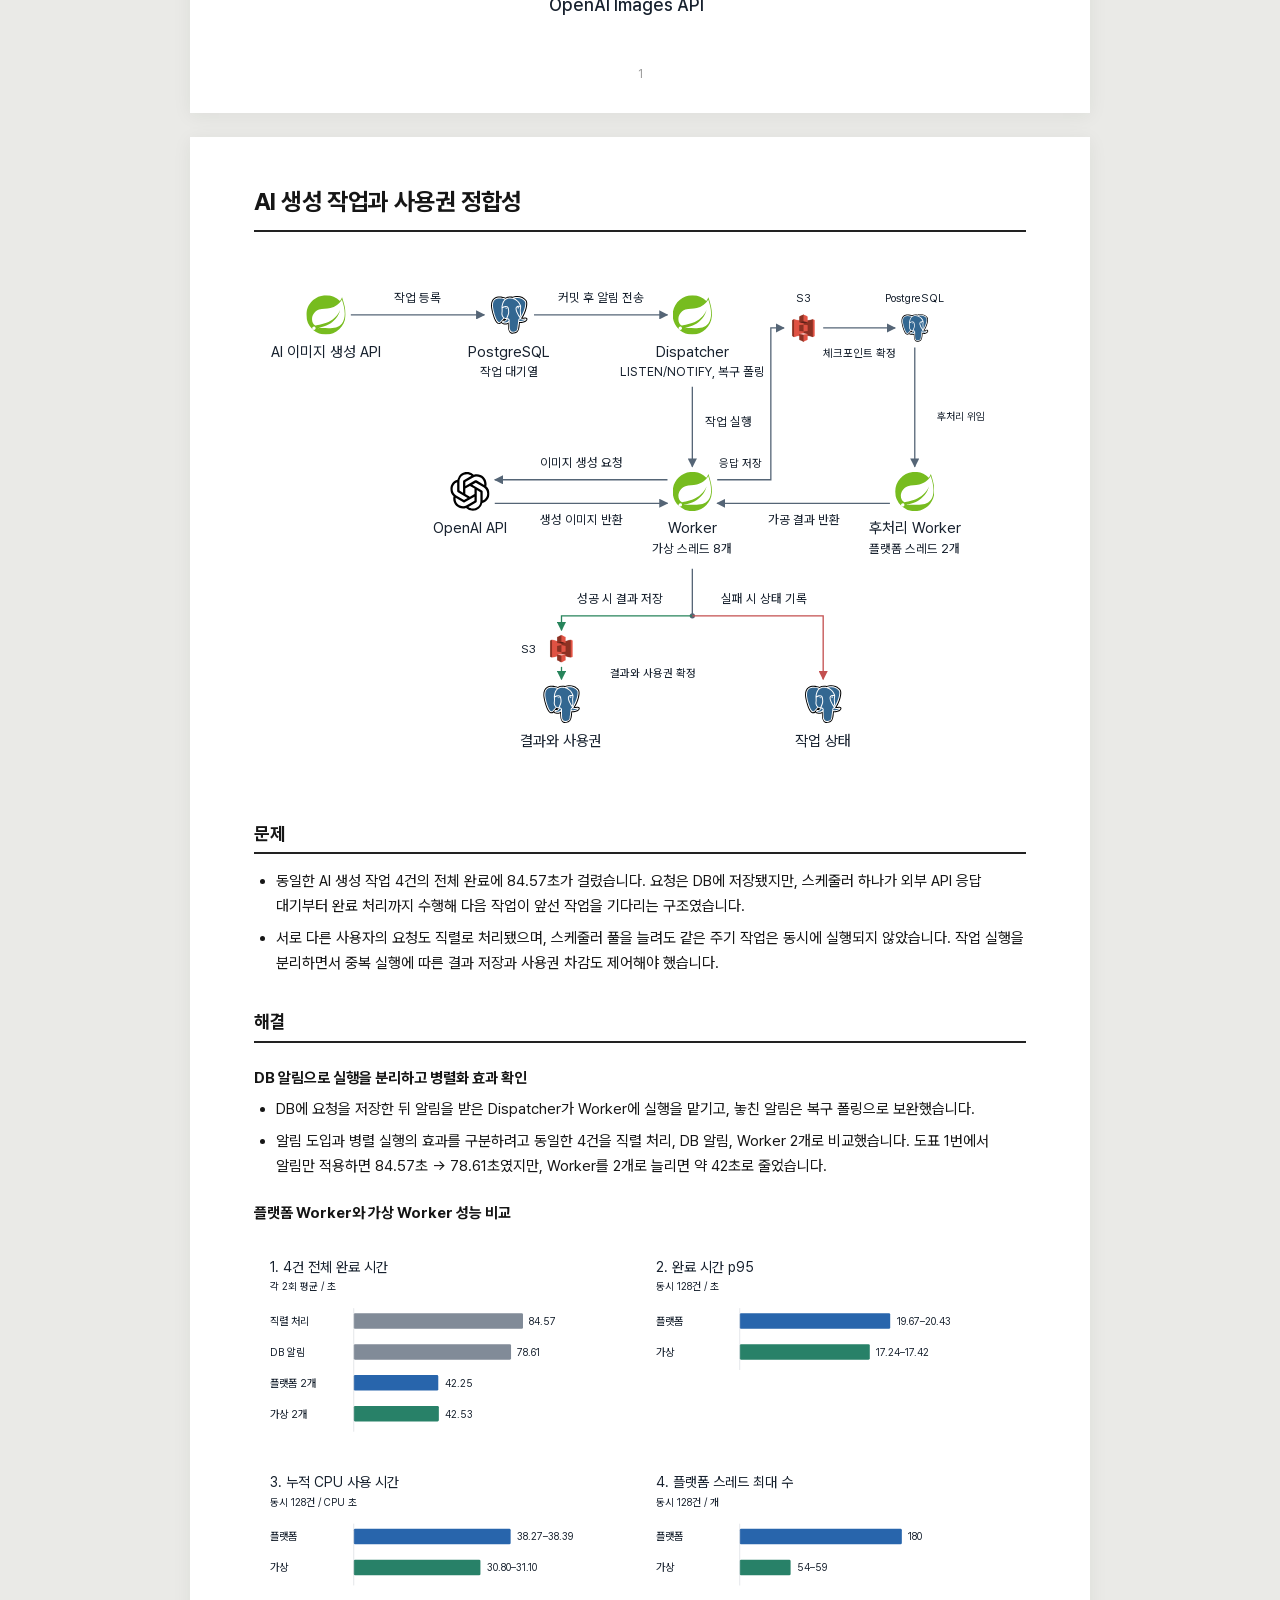
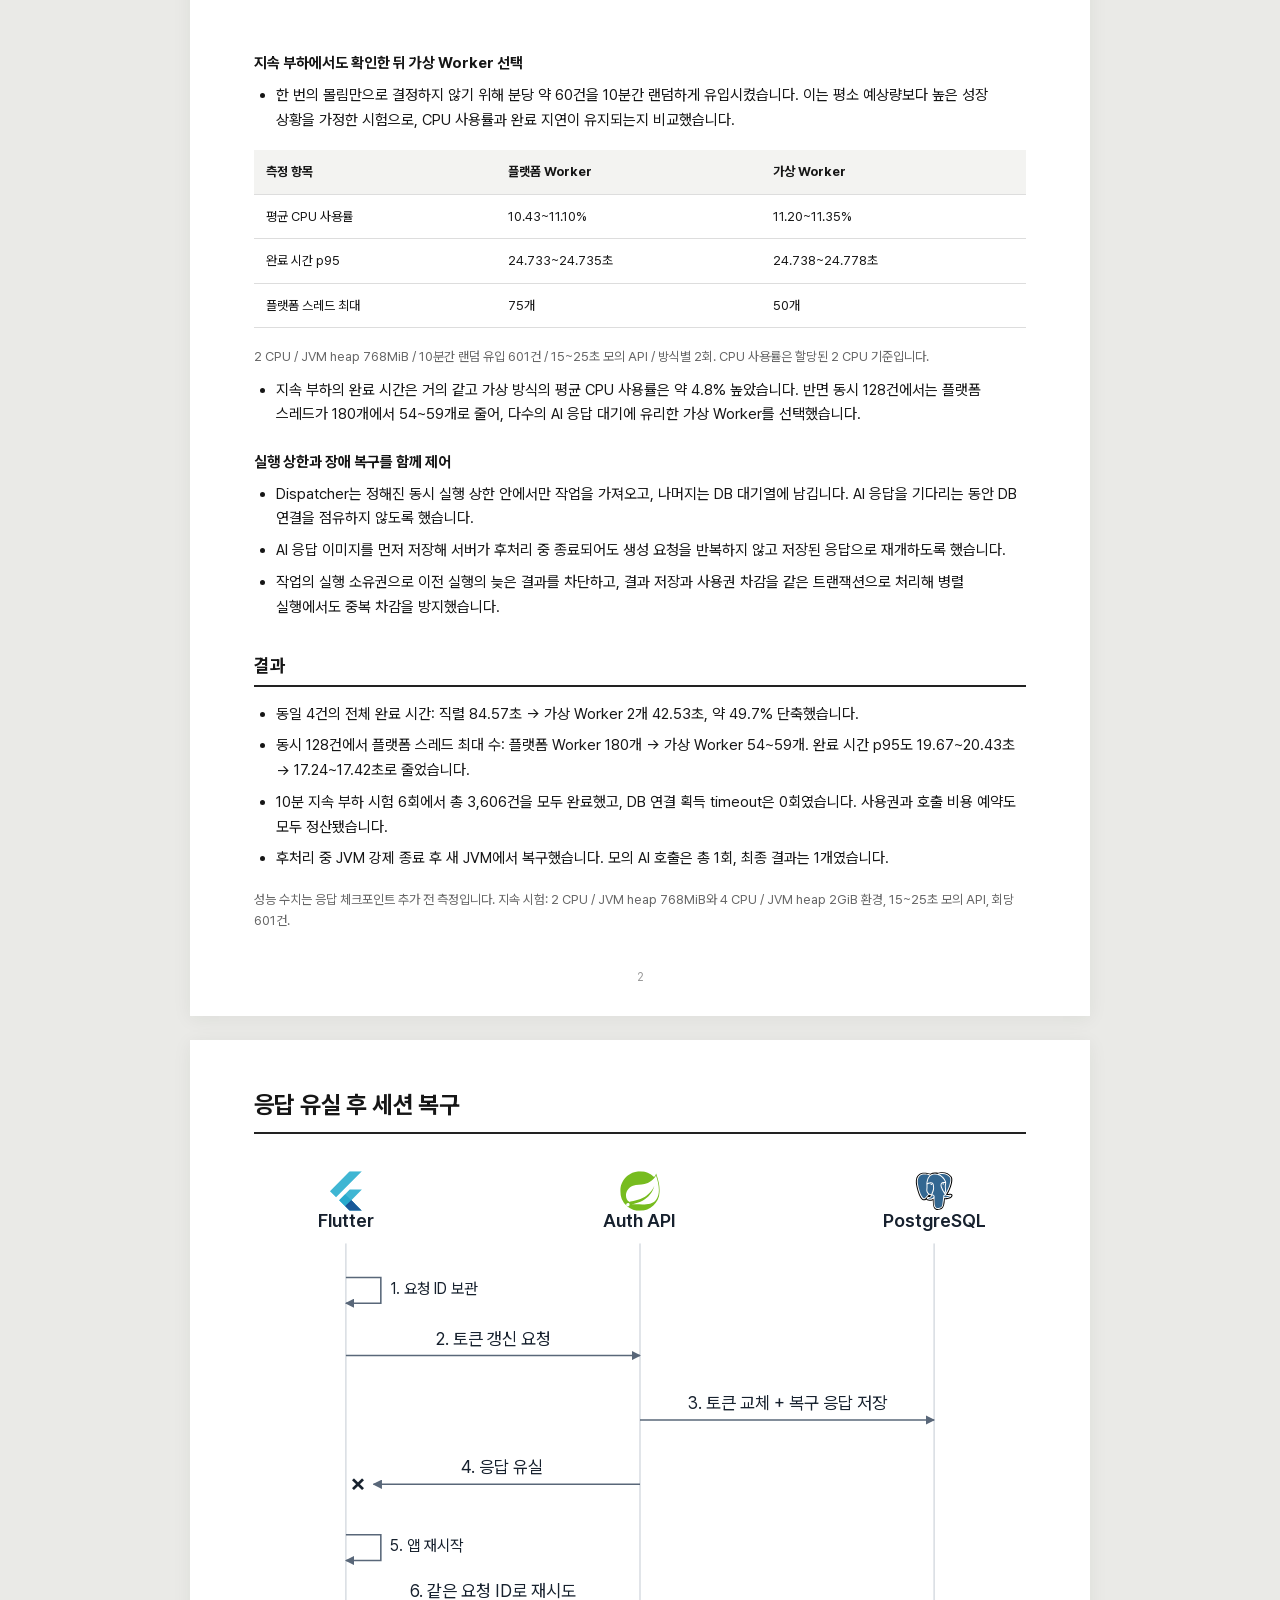
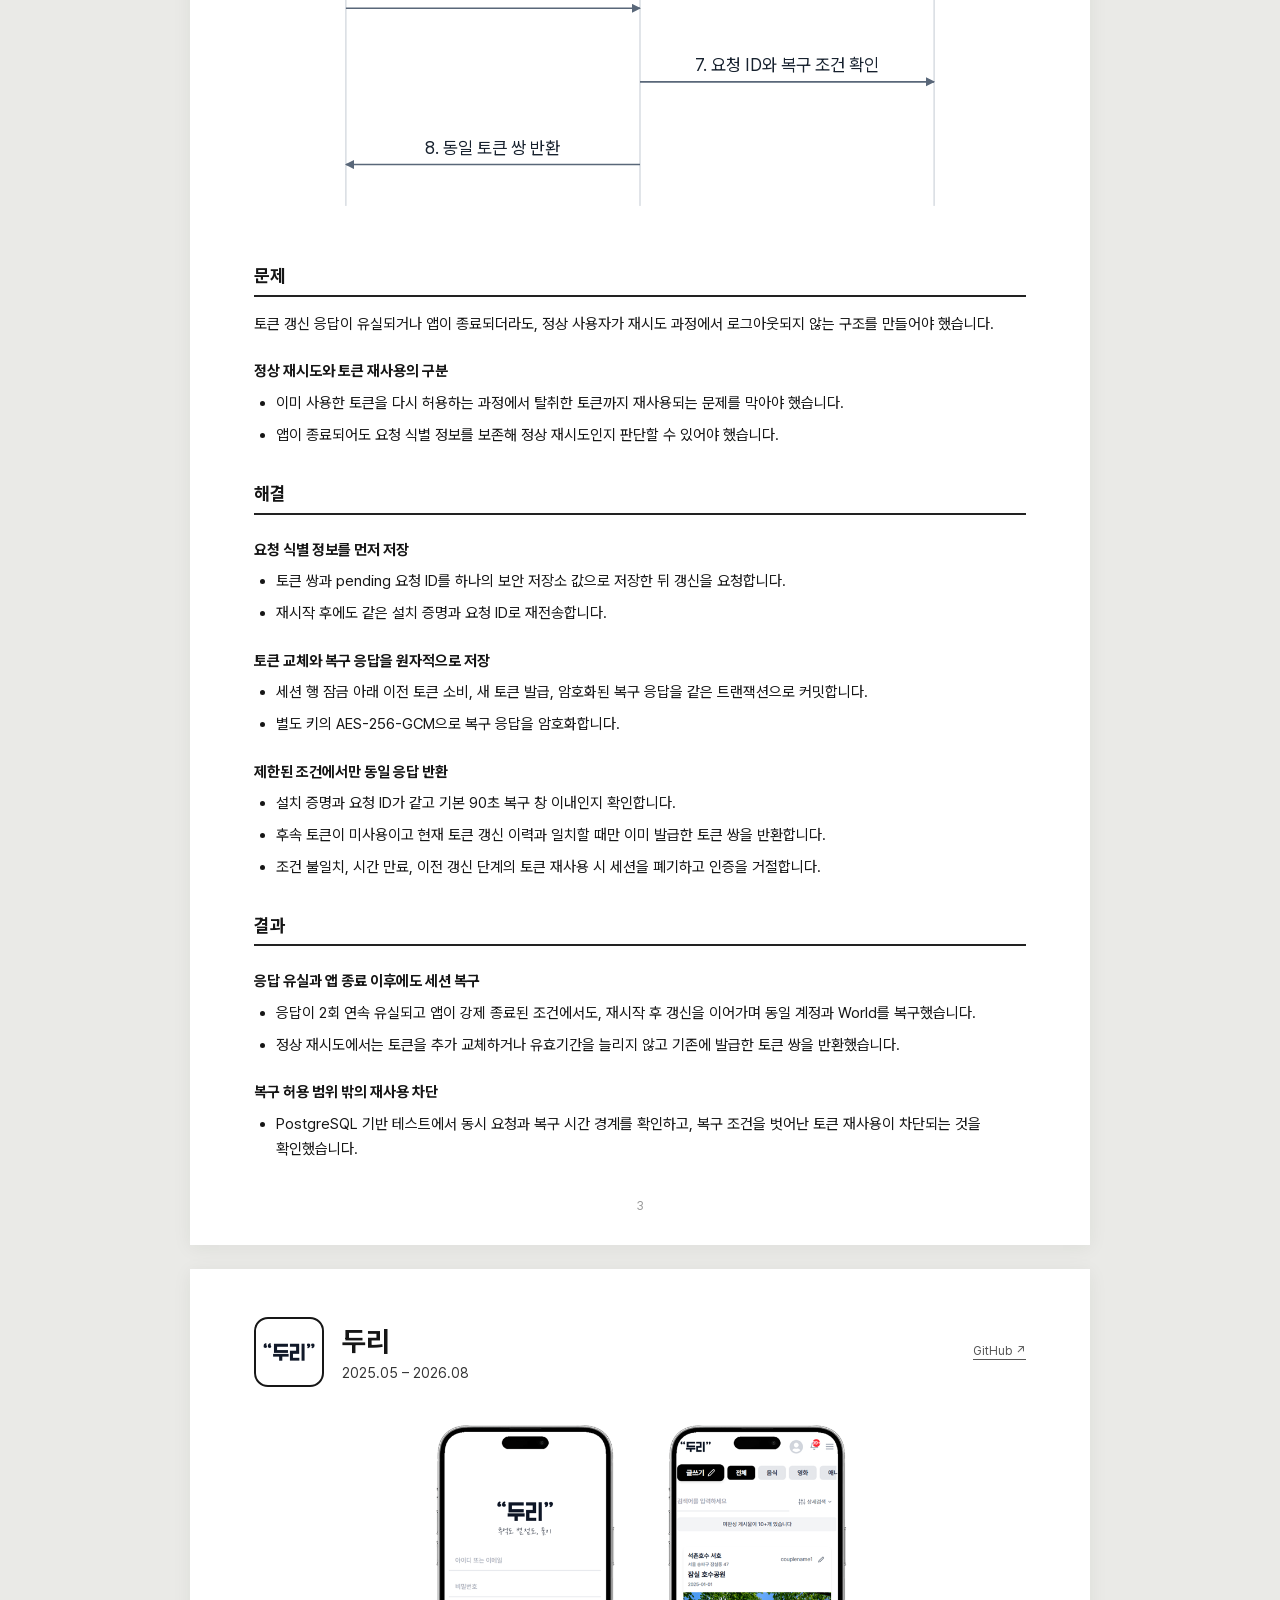
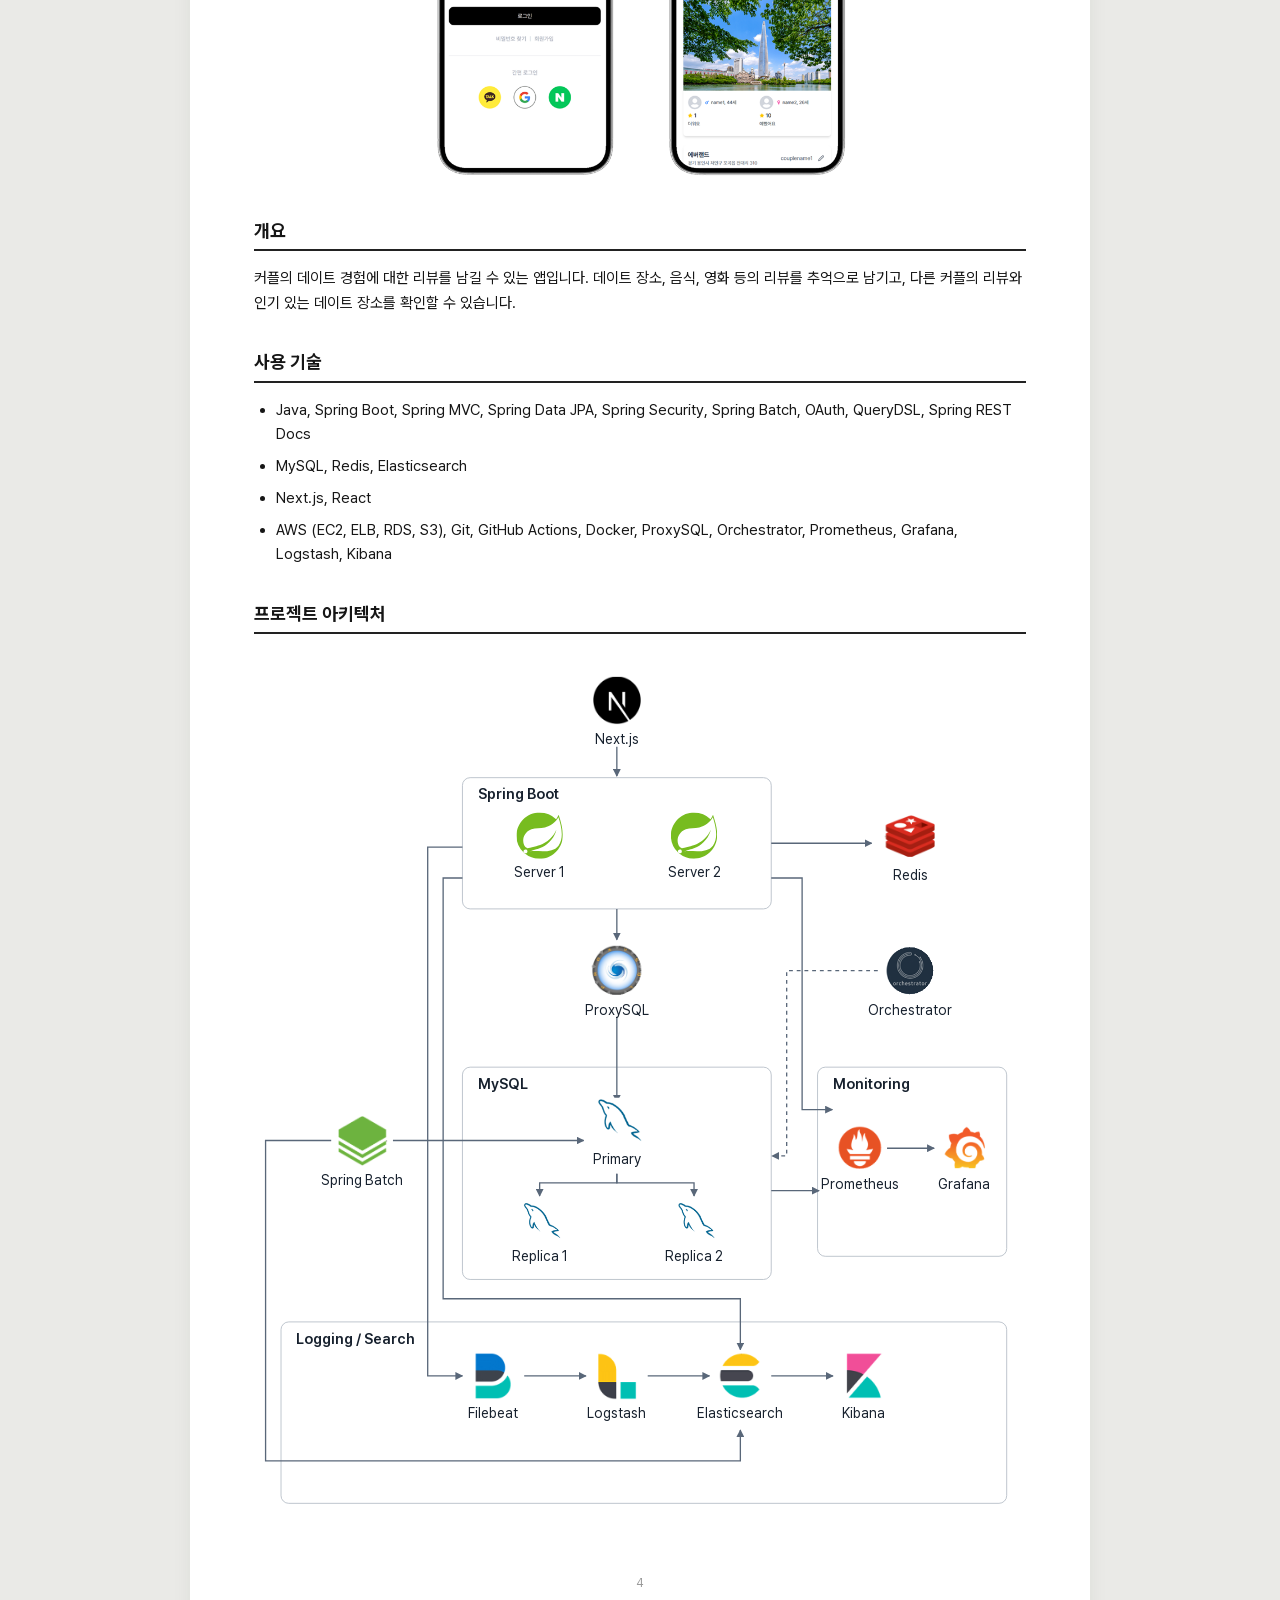
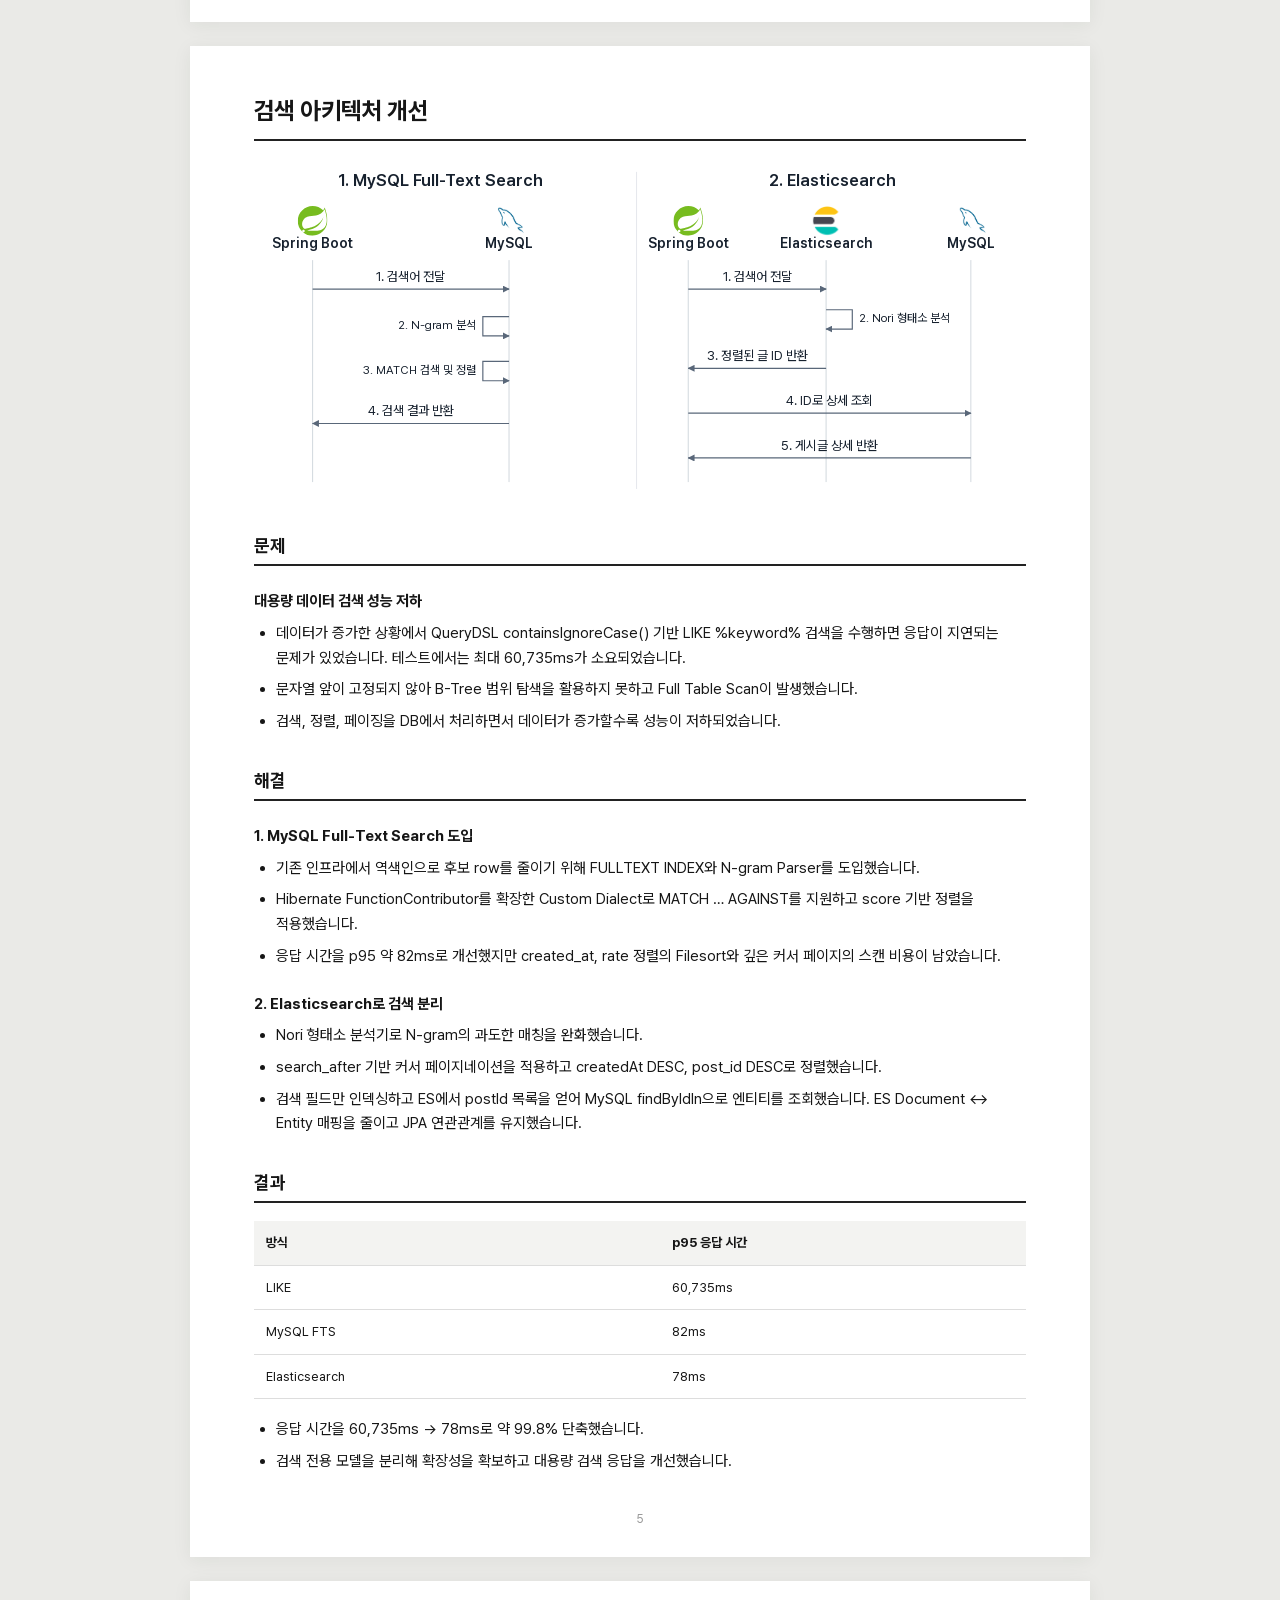
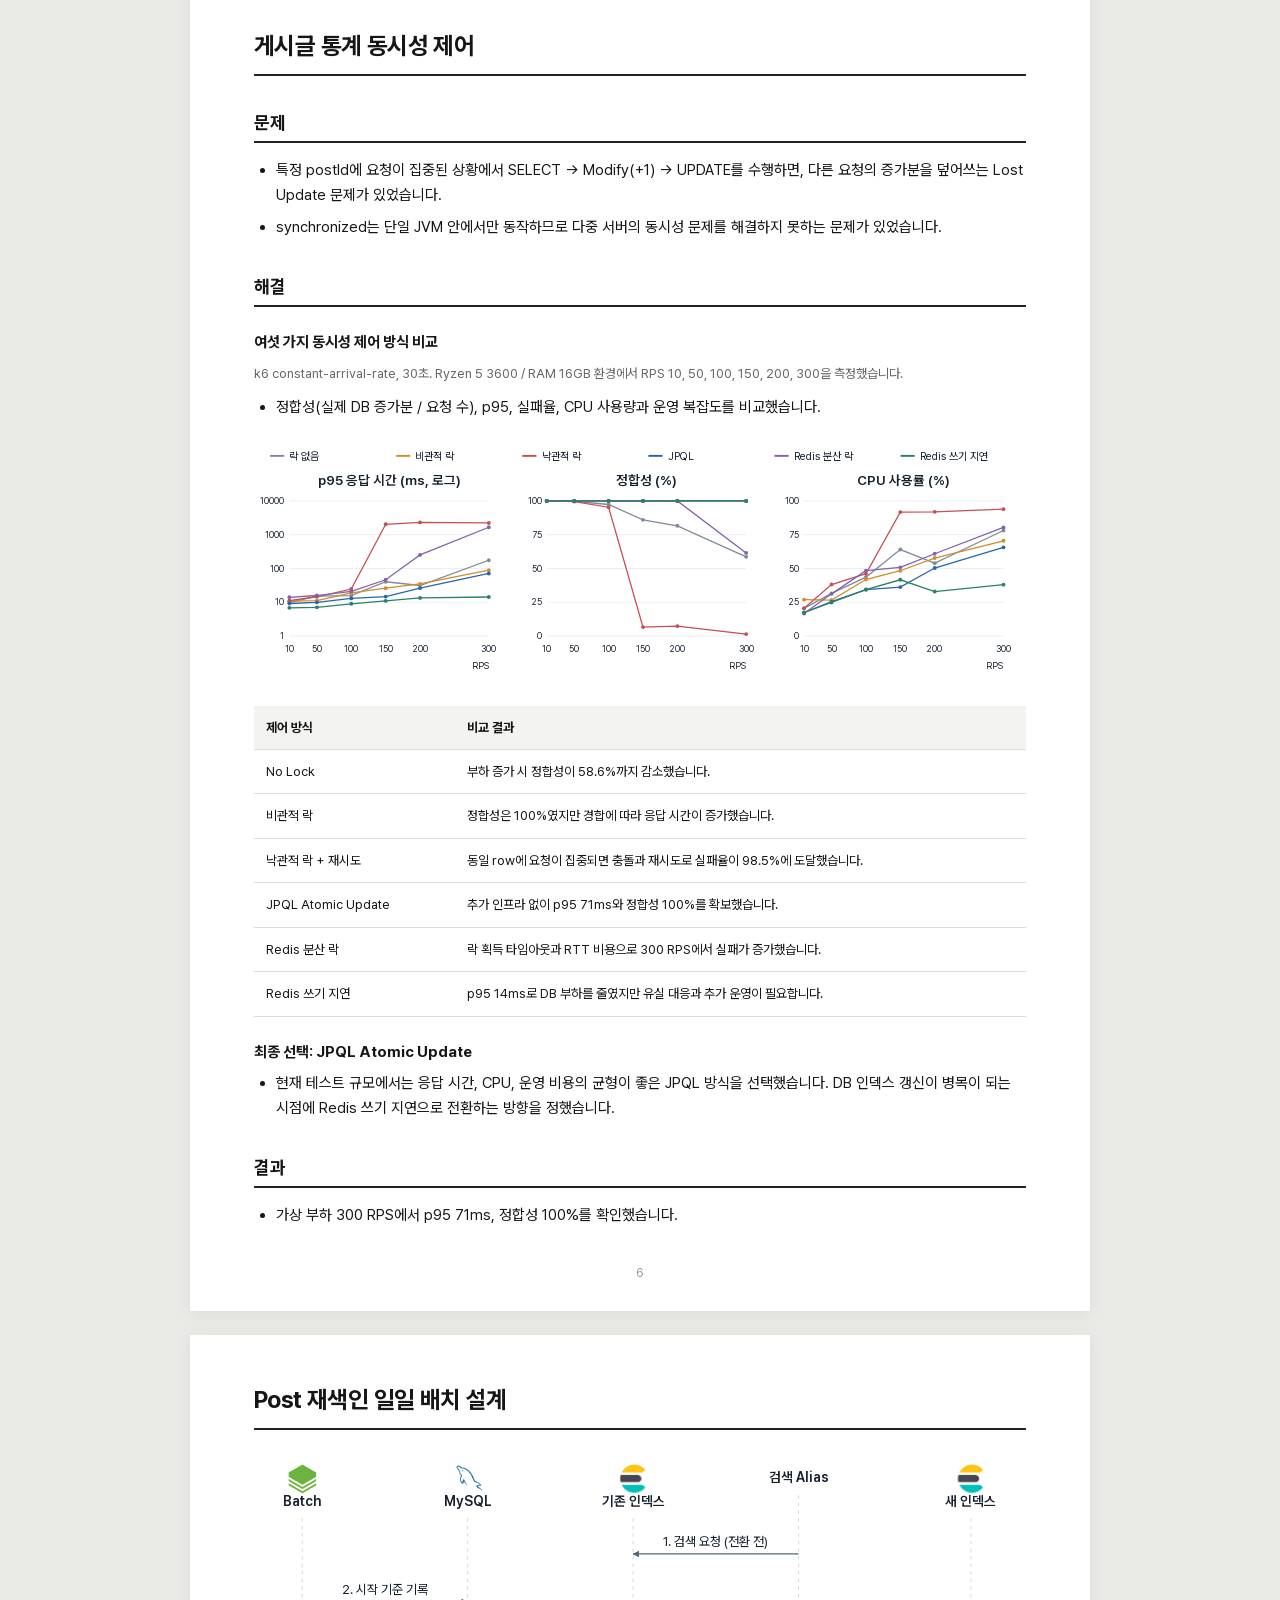
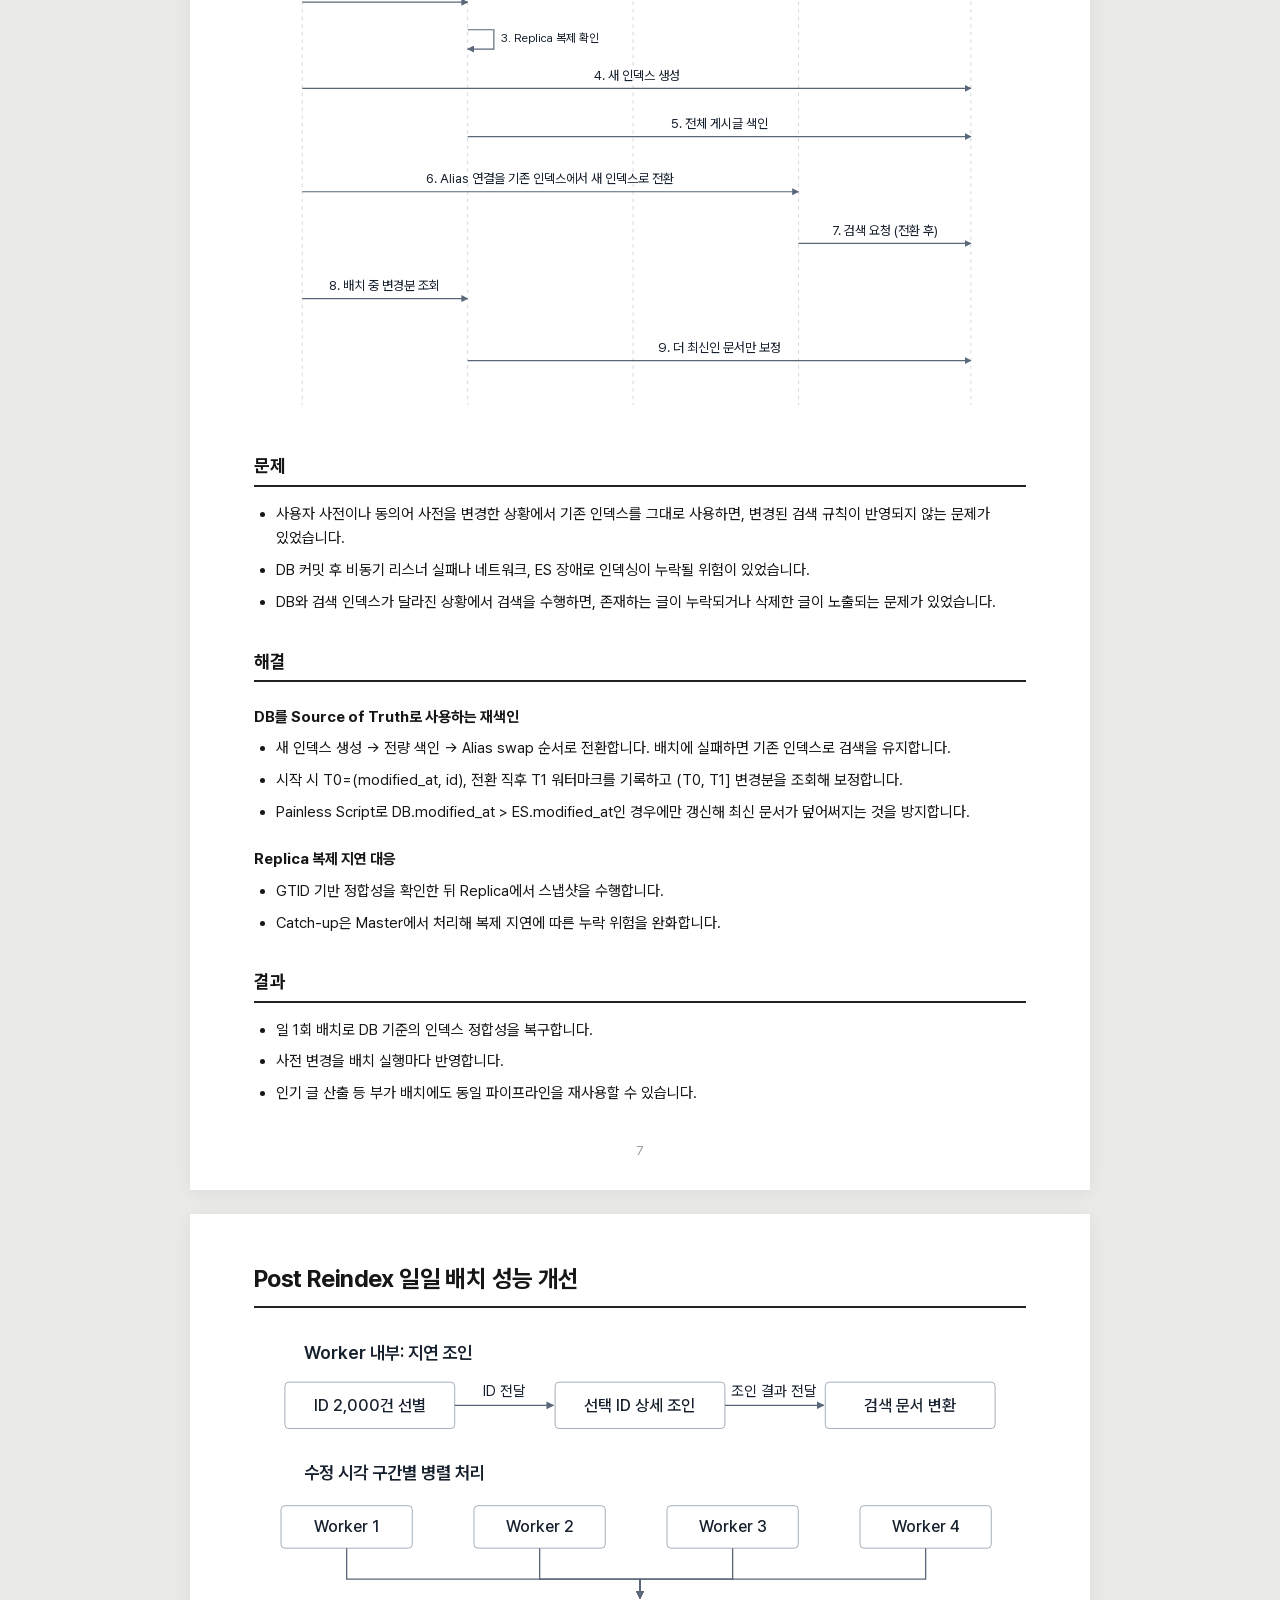
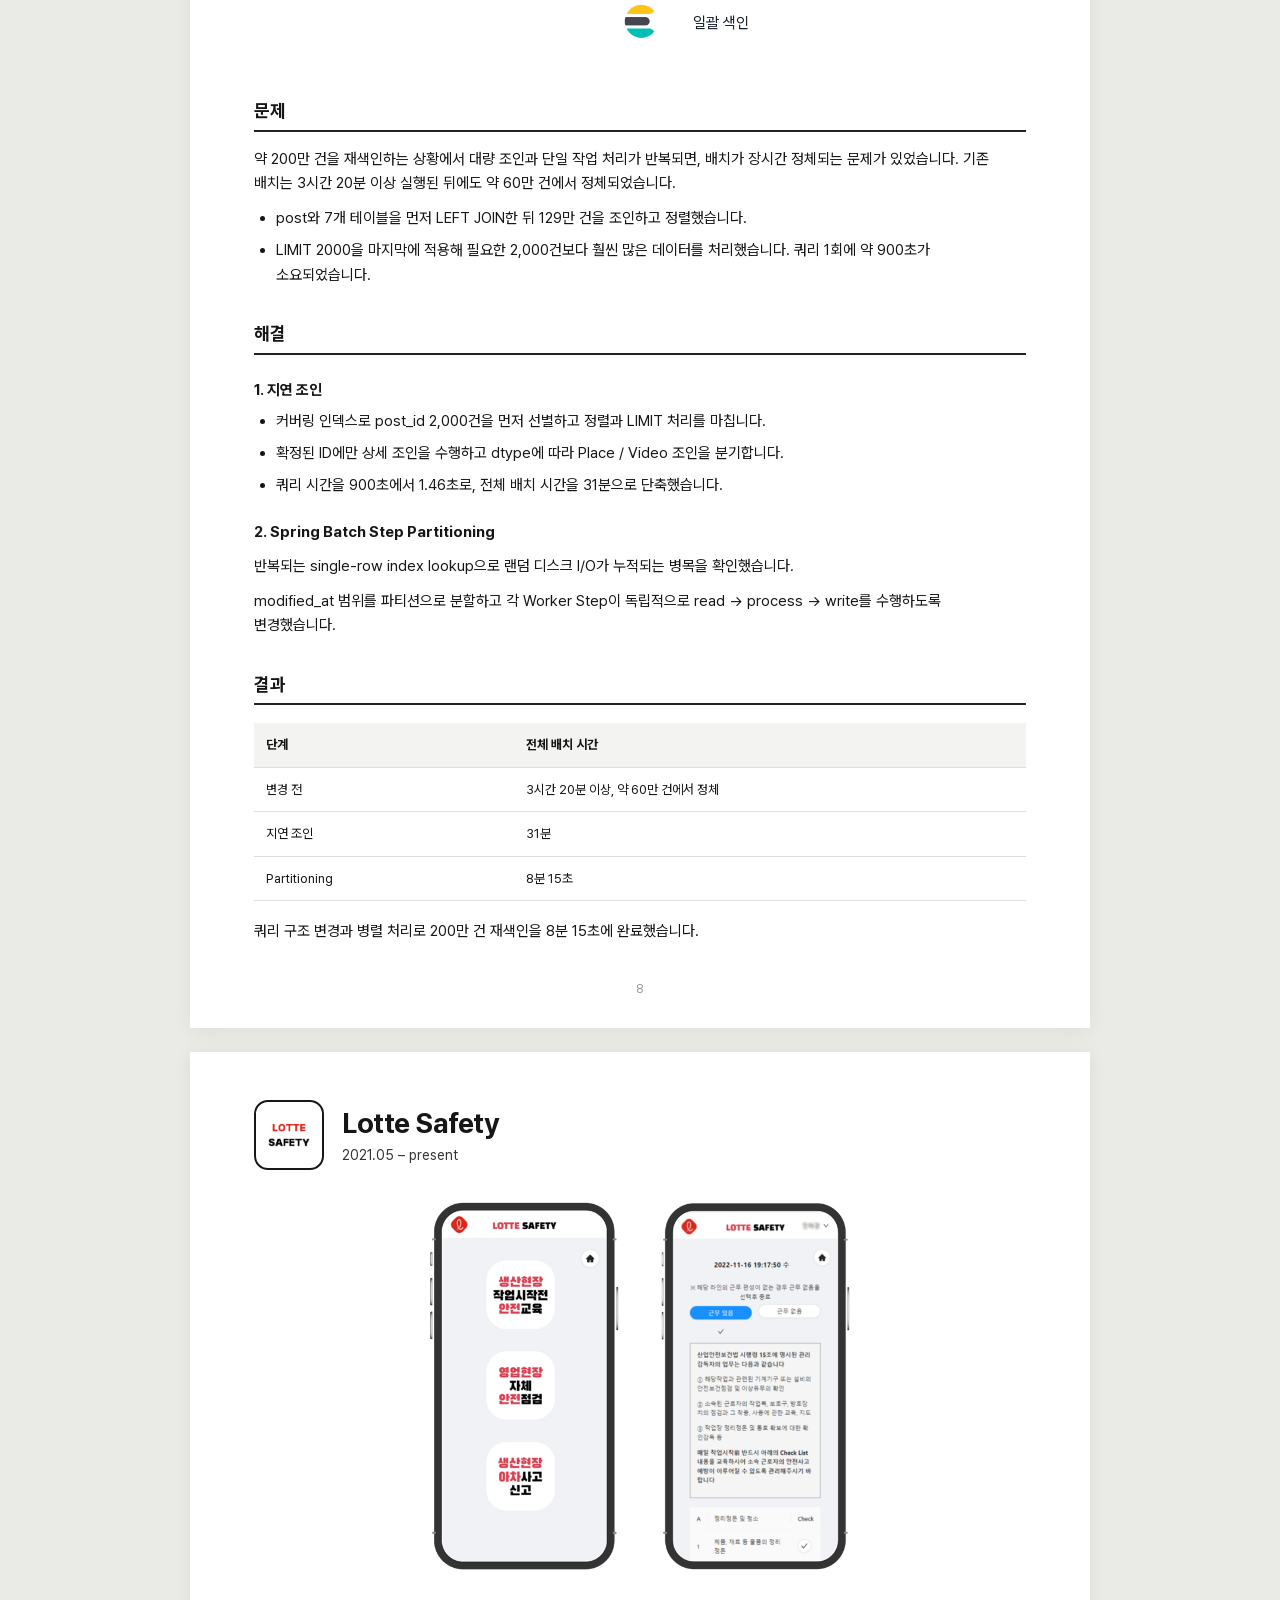
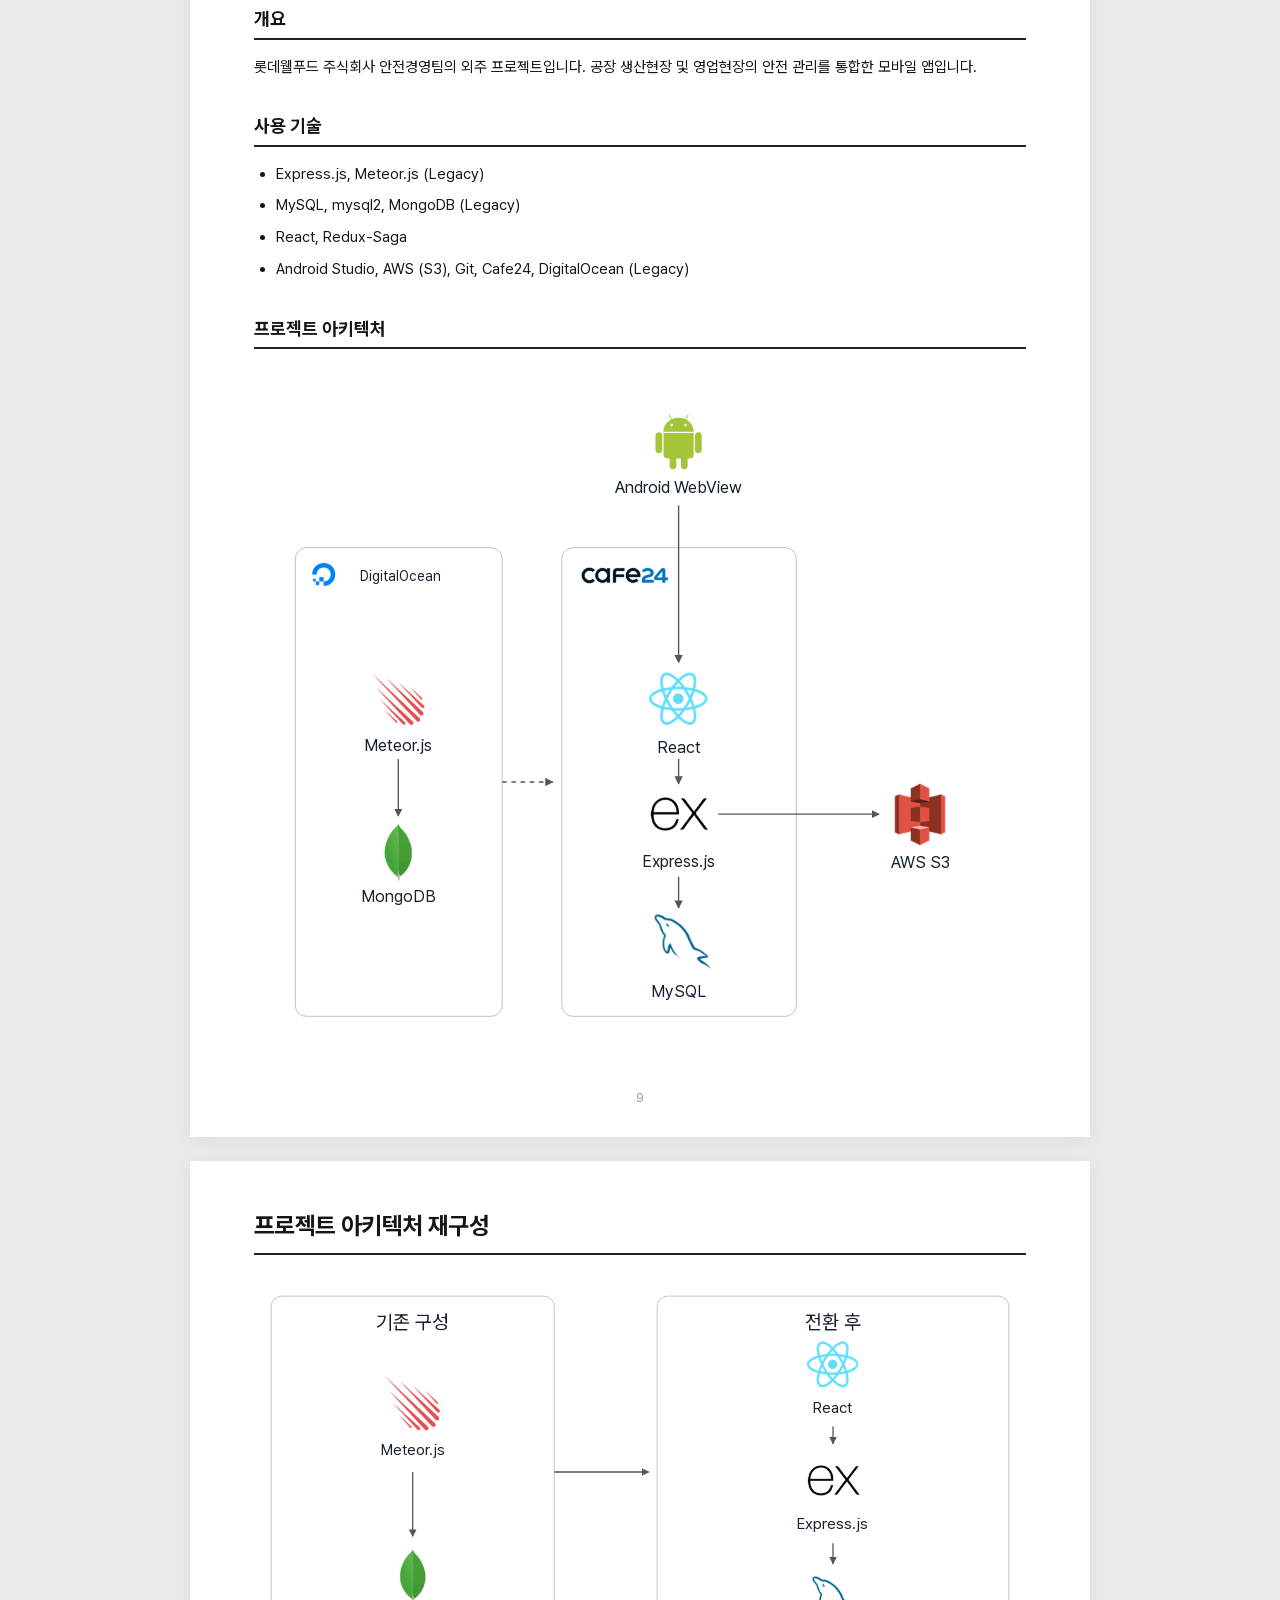
==== commit 80cee924: "style(portfolio): show S3 outputs and straighten postprocessing flow" ====
--- a/index.html
+++ b/index.html
@@ -3,7 +3,7 @@
 <rect x="250" y="20" width="560" height="435" rx="16" fill="white" stroke="#bbb"/>
 <rect x="285" y="85" width="245" height="330" rx="12" fill="white" stroke="#bbb"/>
 <image x="275" y="35" width="45" height="45" href="[data-uri]"/><image x="386.0" y="92.0" width="38" height="38" href="[data-uri]"/><text x="405" y="151" text-anchor="middle" font-size="17" font-weight="500">EC2</text><image x="75" y="190" width="65" height="65" href="[data-uri]"/><text x="108" y="282" text-anchor="middle" font-size="20" font-weight="500">Flutter</text><g transform="translate(375 160)" fill="none" stroke="#219a77" stroke-width="4"><path d="M30 2L56 12v22c0 17-26 30-26 30S4 51 4 34V12z"/><path d="M18 32l9 9 16-20"/></g><text x="405" y="254" text-anchor="middle" font-size="20" font-weight="500">Caddy</text><image x="374" y="285" width="62" height="62" href="[data-uri]"/><text x="405" y="375" text-anchor="middle" font-size="20" font-weight="500">Spring Boot</text><image x="640" y="155" width="70" height="70" href="[data-uri]"/><text x="675" y="249" text-anchor="middle" font-size="18" font-weight="500">RDS PostgreSQL</text><image x="640.0" y="310.0" width="70" height="70" href="[data-uri]"/><text x="675" y="404" text-anchor="middle" font-size="20" font-weight="500">S3</text><image x="373.0" y="485.0" width="64" height="64" href="[data-uri]"/><text x="405" y="580" text-anchor="middle" font-size="19" font-weight="500">OpenAI Images API</text><path d="M156 222H365" stroke="#424242" stroke-width="1.4" fill="none" marker-end="url(#arrow)"/><path d="M405 264V281" stroke="#424242" stroke-width="1.4" fill="none" marker-end="url(#arrow)"/><path d="M451 315H568V202H632" stroke="#424242" stroke-width="1.4" fill="none" marker-end="url(#arrow)"/><path d="M451 332H635" stroke="#424242" stroke-width="1.4" fill="none" marker-end="url(#arrow)"/><path d="M405 382V476" stroke="#424242" stroke-width="1.4" fill="none" marker-end="url(#arrow)"/></svg></button></figure><div class="page-number">1</div></article></section><section class="sheet" id="page-2" data-label="Hi World, AI 병렬 처리 / 정합성"><article class="web-body"><h1>AI 생성 작업과 사용권 정합성</h1>
-<figure class="diagram"><button class="visual" data-image="assets/pixel-worker.svg" aria-label="최종 아키텍처 확대"><svg xmlns="http://www.w3.org/2000/svg" viewBox="0 0 1180 800" role="img" aria-label="이벤트 기반 AI 생성과 스레드 풀 구성"><title>이벤트 기반 AI 생성과 스레드 풀 구성</title><defs><marker id="event-normal" viewBox="0 0 10 10" refX="9" refY="5" markerWidth="7" markerHeight="7" orient="auto"><path d="M0 0 10 5 0 10z" fill="#556576"/></marker><marker id="event-success" viewBox="0 0 10 10" refX="9" refY="5" markerWidth="7" markerHeight="7" orient="auto"><path d="M0 0 10 5 0 10z" fill="#27845b"/></marker><marker id="event-failure" viewBox="0 0 10 10" refX="9" refY="5" markerWidth="7" markerHeight="7" orient="auto"><path d="M0 0 10 5 0 10z" fill="#c34f4f"/></marker></defs><style>text{font-family:"Pretendard Variable",sans-serif}</style><rect width="1180" height="800" fill="white"/><image x="80" y="60" width="60" height="60" href="[data-uri]"/><text x="110" y="154" text-anchor="middle" font-size="23" fill="#17212e">AI 이미지 생성 API</text><image x="360" y="60" width="60" height="60" href="[data-uri]"/><text x="390" y="154" text-anchor="middle" font-size="23" fill="#17212e">PostgreSQL</text><text x="390" y="184" text-anchor="middle" font-size="19" fill="#556576">작업 대기열</text><image x="640" y="60" width="60" height="60" href="[data-uri]"/><text x="670" y="154" text-anchor="middle" font-size="23" fill="#17212e">Dispatcher</text><text x="670" y="184" text-anchor="middle" font-size="19" fill="#556576">LISTEN/NOTIFY, 복구 폴링</text><path d="M148 90H352" fill="none" stroke="#556576" stroke-width="2" marker-end="url(#event-normal)"/><text x="250" y="70" text-anchor="middle" font-size="19" fill="#556576">작업 등록</text><path d="M428 90H632" fill="none" stroke="#556576" stroke-width="2" marker-end="url(#event-normal)"/><text x="530" y="70" text-anchor="middle" font-size="19" fill="#556576">커밋 후 알림 전송</text><path d="M670 200V322" fill="none" stroke="#556576" stroke-width="2" marker-end="url(#event-normal)"/><text x="725" y="260" text-anchor="middle" font-size="19" fill="#556576">작업 실행</text><image x="640" y="330" width="60" height="60" href="[data-uri]"/><text x="670" y="424" text-anchor="middle" font-size="23" fill="#17212e">Worker</text><text x="670" y="454" text-anchor="middle" font-size="19" fill="#556576">가상 스레드 / 동시 작업 8개</text><image x="300" y="330" width="60" height="60" href="[data-uri]"/><text x="330" y="424" text-anchor="middle" font-size="23" fill="#17212e">OpenAI API</text><image x="980" y="330" width="60" height="60" href="[data-uri]"/><text x="1010" y="424" text-anchor="middle" font-size="23" fill="#17212e">이미지 가공 풀</text><text x="1010" y="454" text-anchor="middle" font-size="19" fill="#556576">플랫폼 스레드 2개</text><path d="M632 342H368" fill="none" stroke="#556576" stroke-width="2" marker-end="url(#event-normal)"/><text x="500" y="322" text-anchor="middle" font-size="19" fill="#556576">이미지 생성 요청</text><path d="M368 378H632" fill="none" stroke="#556576" stroke-width="2" marker-end="url(#event-normal)"/><text x="500" y="410" text-anchor="middle" font-size="19" fill="#556576">생성 이미지 반환</text><path d="M972 378H708" fill="none" stroke="#556576" stroke-width="2" marker-end="url(#event-normal)"/><text x="840" y="410" text-anchor="middle" font-size="19" fill="#556576">가공 결과 반환</text><path d="M670 478V550" fill="none" stroke="#556576" stroke-width="2"/><circle cx="670" cy="550" r="4" fill="#556576"/><path d="M670 550H470V647" fill="none" stroke="#27845b" stroke-width="2" marker-end="url(#event-success)"/><text x="560" y="530" text-anchor="middle" font-size="19" fill="#27845b">성공 시 결과 확정</text><path d="M670 550H870V647" fill="none" stroke="#c34f4f" stroke-width="2" marker-end="url(#event-failure)"/><text x="780" y="530" text-anchor="middle" font-size="19" fill="#c34f4f">실패 시 상태 기록</text><image x="440" y="655" width="60" height="60" href="[data-uri]"/><text x="470" y="749" text-anchor="middle" font-size="23" fill="#17212e">결과와 사용권</text><image x="840" y="655" width="60" height="60" href="[data-uri]"/><text x="870" y="749" text-anchor="middle" font-size="23" fill="#17212e">작업 상태</text><g transform="translate(852 229)" fill="none" stroke="#52768d" stroke-width="2" stroke-linejoin="round"><path d="M0 0H23L36 13V42H0Z" fill="#edf3f7"/><path d="M23 0V13H36"/><rect x="6" y="21" width="24" height="15" rx="1"/><path d="M7 34L15 26L20 31L25 26L30 32"/></g><image x="1070" y="230" width="40" height="40" href="[data-uri]"/><text x="870" y="210" text-anchor="middle" font-size="17" fill="#556576">이미지 저장소</text><text x="1090" y="210" text-anchor="middle" font-size="17" fill="#556576">PostgreSQL</text><text x="744" y="322" text-anchor="middle" font-size="17" fill="#556576">응답 저장</text><text x="980" y="230" text-anchor="middle" font-size="17" fill="#556576">체크포인트 확정</text><path d="M708 342H800V250H842" fill="none" stroke="#556576" stroke-width="2" marker-end="url(#event-normal)"/><path d="M898 250H1062" fill="none" stroke="#556576" stroke-width="2" marker-end="url(#event-normal)"/><path d="M1090 278V310H1010V322" fill="none" stroke="#556576" stroke-width="2" marker-end="url(#event-normal)"/><text x="1100" y="338" text-anchor="middle" font-size="16" fill="#556576">후처리 위임</text></svg></button></figure>
+<figure class="diagram"><button class="visual" data-image="assets/pixel-worker.svg" aria-label="최종 아키텍처 확대"><svg xmlns="http://www.w3.org/2000/svg" viewBox="0 0 1180 800" role="img" aria-label="이벤트 기반 AI 생성과 스레드 풀 구성"><title>이벤트 기반 AI 생성과 스레드 풀 구성</title><defs><marker id="event-normal" viewBox="0 0 10 10" refX="9" refY="5" markerWidth="7" markerHeight="7" orient="auto"><path d="M0 0 10 5 0 10z" fill="#556576"/></marker><marker id="event-success" viewBox="0 0 10 10" refX="9" refY="5" markerWidth="7" markerHeight="7" orient="auto"><path d="M0 0 10 5 0 10z" fill="#27845b"/></marker><marker id="event-failure" viewBox="0 0 10 10" refX="9" refY="5" markerWidth="7" markerHeight="7" orient="auto"><path d="M0 0 10 5 0 10z" fill="#c34f4f"/></marker></defs><style>text{font-family:"Pretendard Variable",sans-serif}</style><rect width="1180" height="800" fill="white"/><image x="80" y="60" width="60" height="60" href="[data-uri]"/><text x="110" y="154" text-anchor="middle" font-size="23" fill="#17212e">AI 이미지 생성 API</text><image x="360" y="60" width="60" height="60" href="[data-uri]"/><text x="390" y="154" text-anchor="middle" font-size="23" fill="#17212e">PostgreSQL</text><text x="390" y="184" text-anchor="middle" font-size="19" fill="#556576">작업 대기열</text><image x="640" y="60" width="60" height="60" href="[data-uri]"/><text x="670" y="154" text-anchor="middle" font-size="23" fill="#17212e">Dispatcher</text><text x="670" y="184" text-anchor="middle" font-size="19" fill="#556576">LISTEN/NOTIFY, 복구 폴링</text><path d="M148 90H352" fill="none" stroke="#556576" stroke-width="2" marker-end="url(#event-normal)"/><text x="250" y="70" text-anchor="middle" font-size="19" fill="#556576">작업 등록</text><path d="M428 90H632" fill="none" stroke="#556576" stroke-width="2" marker-end="url(#event-normal)"/><text x="530" y="70" text-anchor="middle" font-size="19" fill="#556576">커밋 후 알림 전송</text><path d="M670 200V322" fill="none" stroke="#556576" stroke-width="2" marker-end="url(#event-normal)"/><text x="725" y="260" text-anchor="middle" font-size="19" fill="#556576">작업 실행</text><image x="640" y="330" width="60" height="60" href="[data-uri]"/><text x="670" y="424" text-anchor="middle" font-size="23" fill="#17212e">Worker</text><text x="670" y="454" text-anchor="middle" font-size="19" fill="#556576">가상 스레드 8개</text><image x="300" y="330" width="60" height="60" href="[data-uri]"/><text x="330" y="424" text-anchor="middle" font-size="23" fill="#17212e">OpenAI API</text><image x="980" y="330" width="60" height="60" href="[data-uri]"/><text x="1010" y="424" text-anchor="middle" font-size="23" fill="#17212e">후처리 Worker</text><text x="1010" y="454" text-anchor="middle" font-size="19" fill="#556576">플랫폼 스레드 2개</text><path d="M632 342H368" fill="none" stroke="#556576" stroke-width="2" marker-end="url(#event-normal)"/><text x="500" y="322" text-anchor="middle" font-size="19" fill="#556576">이미지 생성 요청</text><path d="M368 378H632" fill="none" stroke="#556576" stroke-width="2" marker-end="url(#event-normal)"/><text x="500" y="410" text-anchor="middle" font-size="19" fill="#556576">생성 이미지 반환</text><path d="M972 378H708" fill="none" stroke="#556576" stroke-width="2" marker-end="url(#event-normal)"/><text x="840" y="410" text-anchor="middle" font-size="19" fill="#556576">가공 결과 반환</text><path d="M670 478V550" fill="none" stroke="#556576" stroke-width="2"/><circle cx="670" cy="550" r="4" fill="#556576"/><path d="M670 550H470V572" fill="none" stroke="#27845b" stroke-width="2" marker-end="url(#event-success)"/><text x="560" y="530" text-anchor="middle" font-size="19" fill="#27845b">성공 시 결과 저장</text><path d="M670 550H870V647" fill="none" stroke="#c34f4f" stroke-width="2" marker-end="url(#event-failure)"/><text x="780" y="530" text-anchor="middle" font-size="19" fill="#c34f4f">실패 시 상태 기록</text><image x="440" y="655" width="60" height="60" href="[data-uri]"/><text x="470" y="749" text-anchor="middle" font-size="23" fill="#17212e">결과와 사용권</text><image x="840" y="655" width="60" height="60" href="[data-uri]"/><text x="870" y="749" text-anchor="middle" font-size="23" fill="#17212e">작업 상태</text><image x="818.0" y="88.0" width="44" height="44" href="[data-uri]"/><image x="988" y="88" width="44" height="44" href="[data-uri]"/><text x="840" y="70" text-anchor="middle" font-size="17" fill="#556576">S3</text><text x="1010" y="70" text-anchor="middle" font-size="17" fill="#556576">PostgreSQL</text><text x="744" y="322" text-anchor="middle" font-size="17" fill="#556576">응답 저장</text><text x="925" y="155" text-anchor="middle" font-size="17" fill="#556576">체크포인트 확정</text><path d="M708 342H790V110H810" fill="none" stroke="#556576" stroke-width="2" marker-end="url(#event-normal)"/><path d="M870 110H980" fill="none" stroke="#556576" stroke-width="2" marker-end="url(#event-normal)"/><path d="M1010 140V322" fill="none" stroke="#556576" stroke-width="2" marker-end="url(#event-normal)"/><text x="1080" y="250" text-anchor="middle" font-size="16" fill="#556576">후처리 위임</text><image x="448.0" y="578.0" width="44" height="44" href="[data-uri]"/><text x="420" y="607" text-anchor="middle" font-size="18" fill="#556576">S3</text><path d="M470 628V647" fill="none" stroke="#27845b" stroke-width="2" marker-end="url(#event-success)"/><text x="610" y="644" text-anchor="middle" font-size="17" fill="#27845b">결과와 사용권 확정</text></svg></button></figure>
 <h2>문제</h2>
 <ul><li>동일한 AI 생성 작업 4건의 전체 완료에 84.57초가 걸렸습니다. 요청은 DB에 저장됐지만, 스케줄러 하나가 외부 API 응답 대기부터 완료 처리까지 수행해 다음 작업이 앞선 작업을 기다리는 구조였습니다.</li><li>서로 다른 사용자의 요청도 직렬로 처리됐으며, 스케줄러 풀을 늘려도 같은 주기 작업은 동시에 실행되지 않았습니다. 작업 실행을 분리하면서 중복 실행에 따른 결과 저장과 사용권 차감도 제어해야 했습니다.</li></ul>
 <h2>해결</h2>
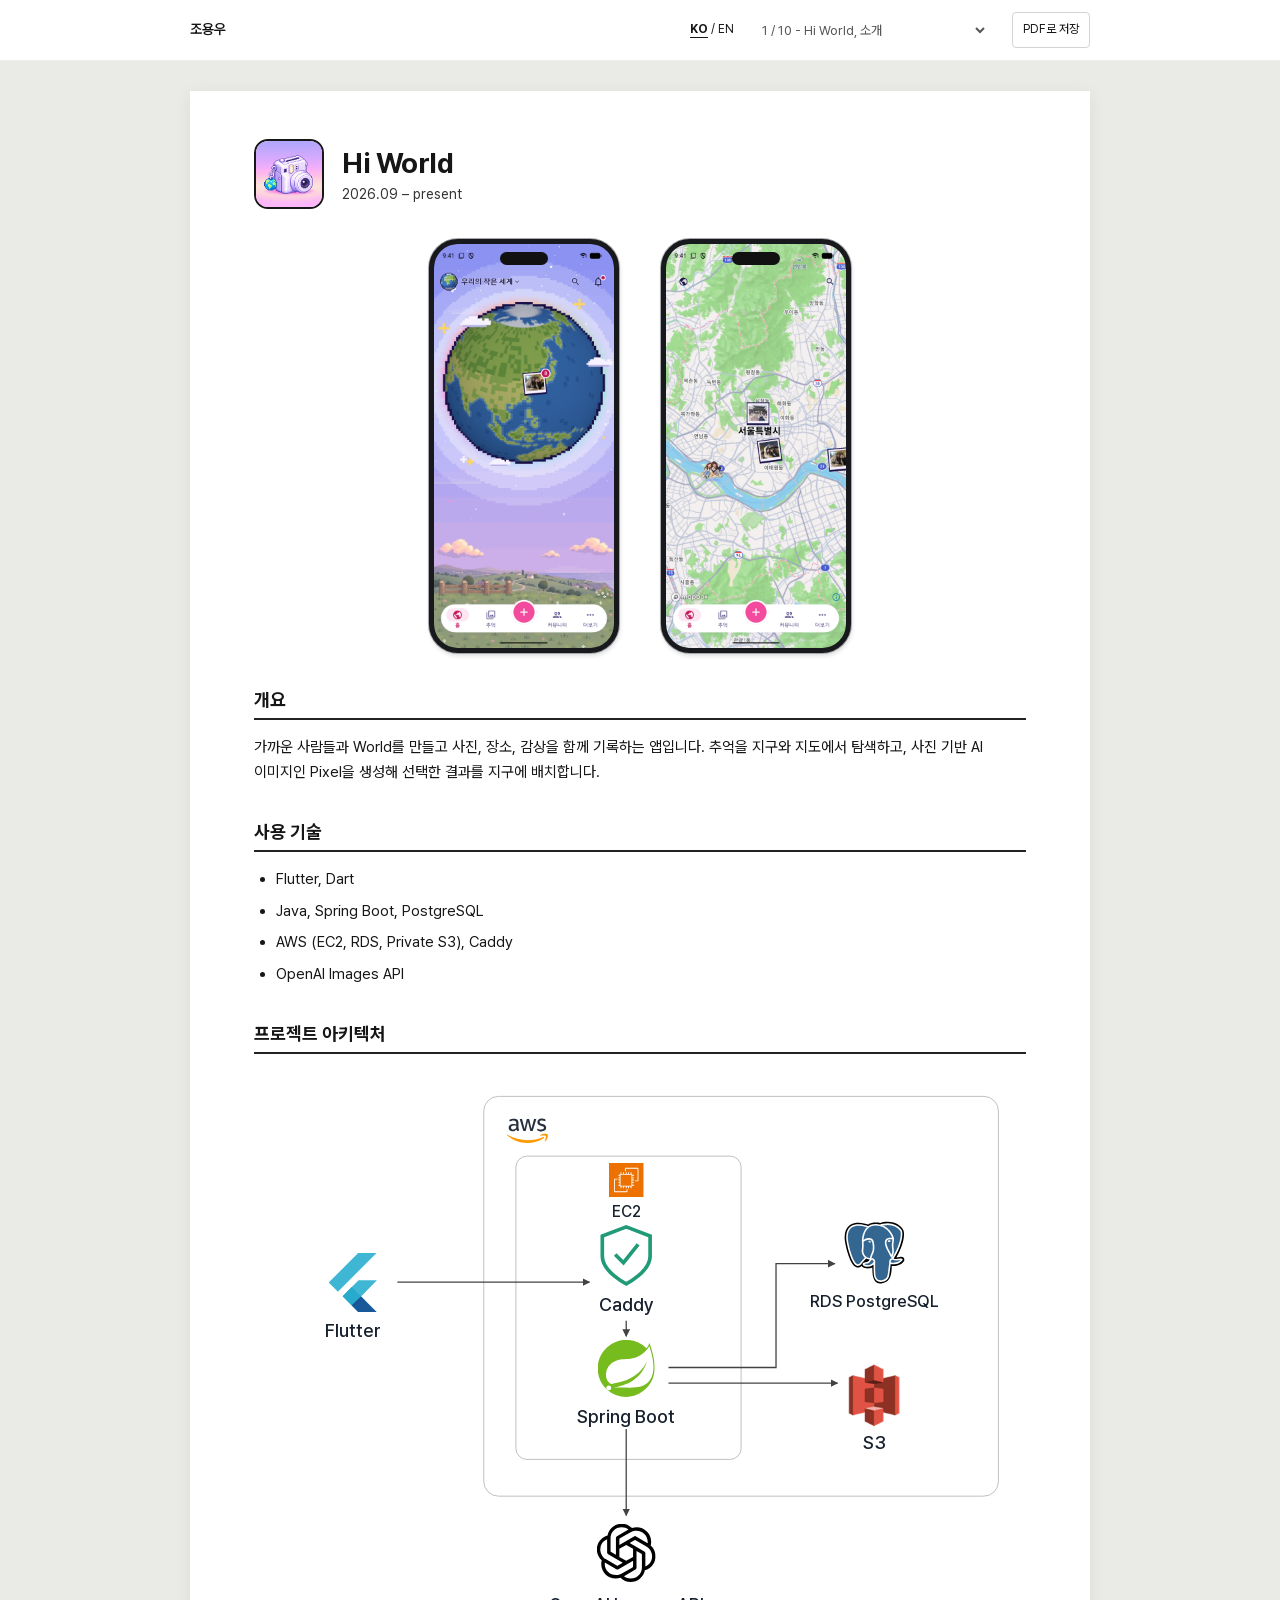
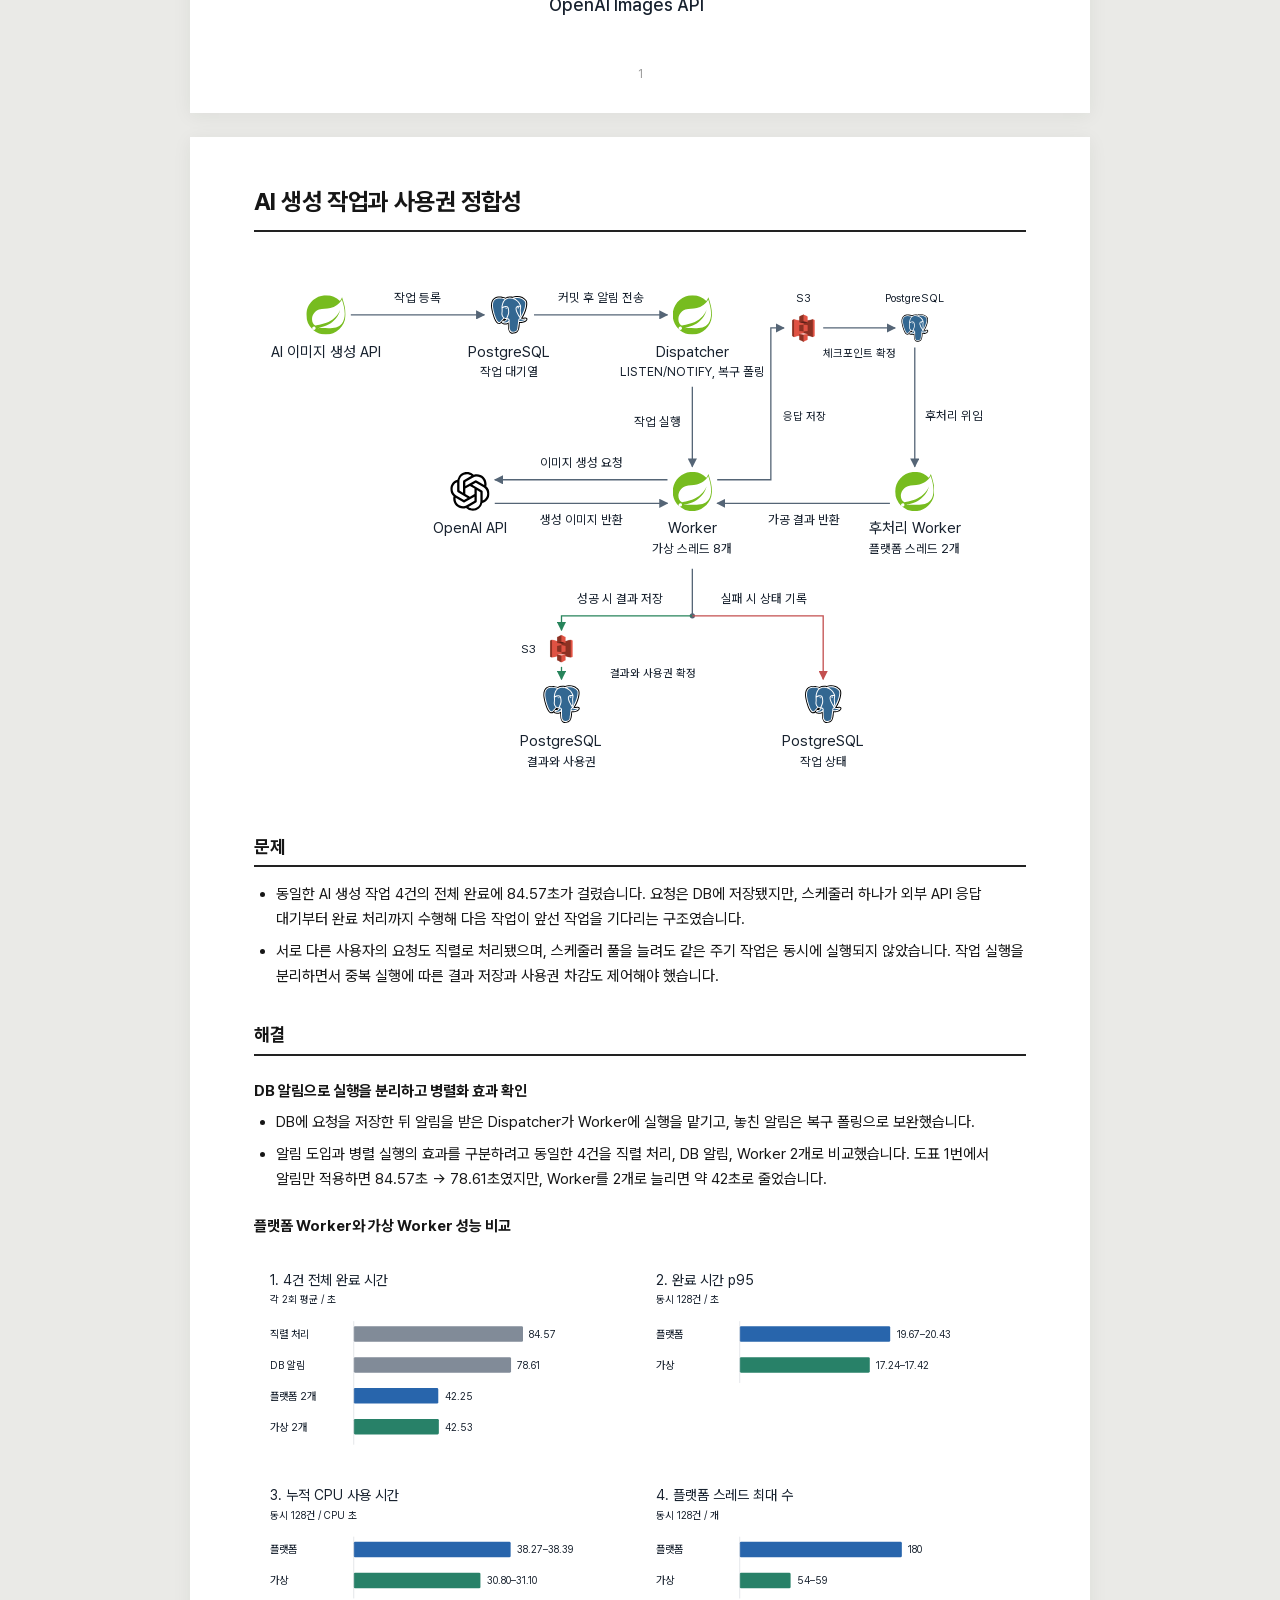
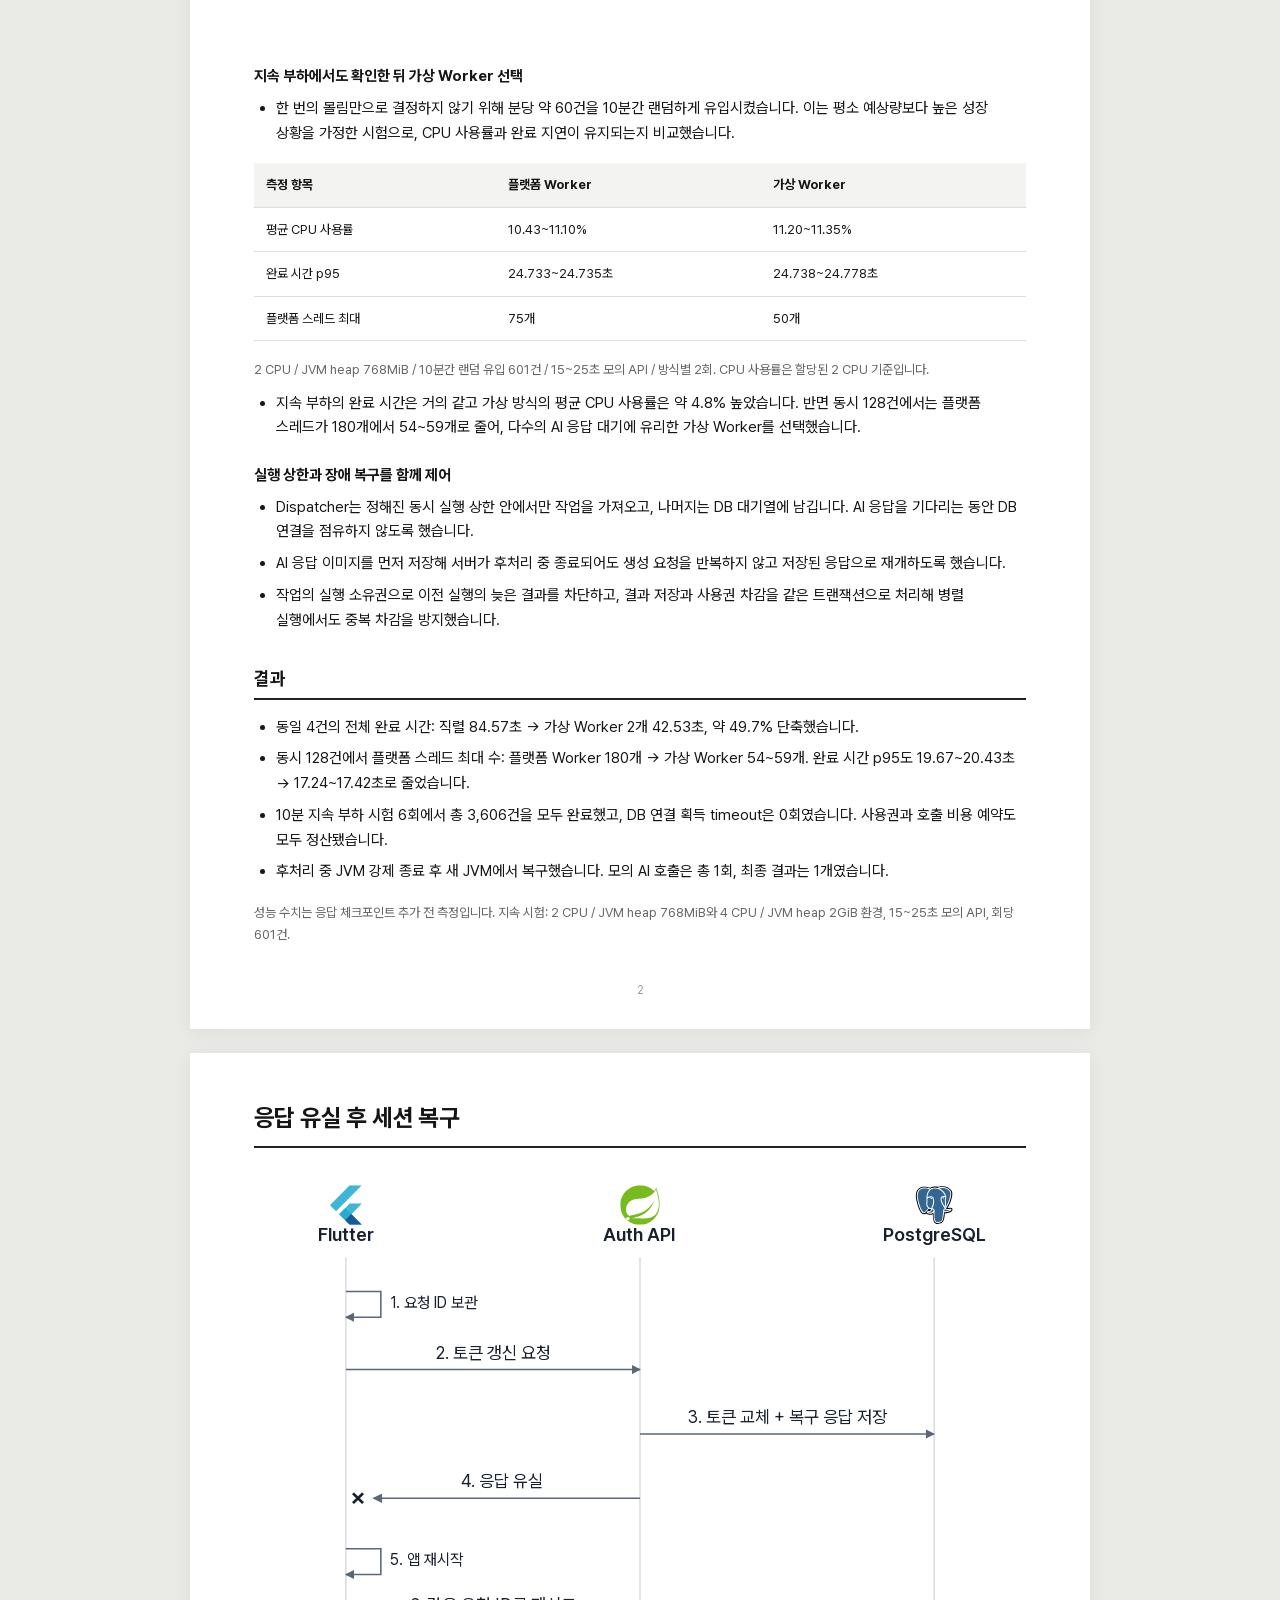
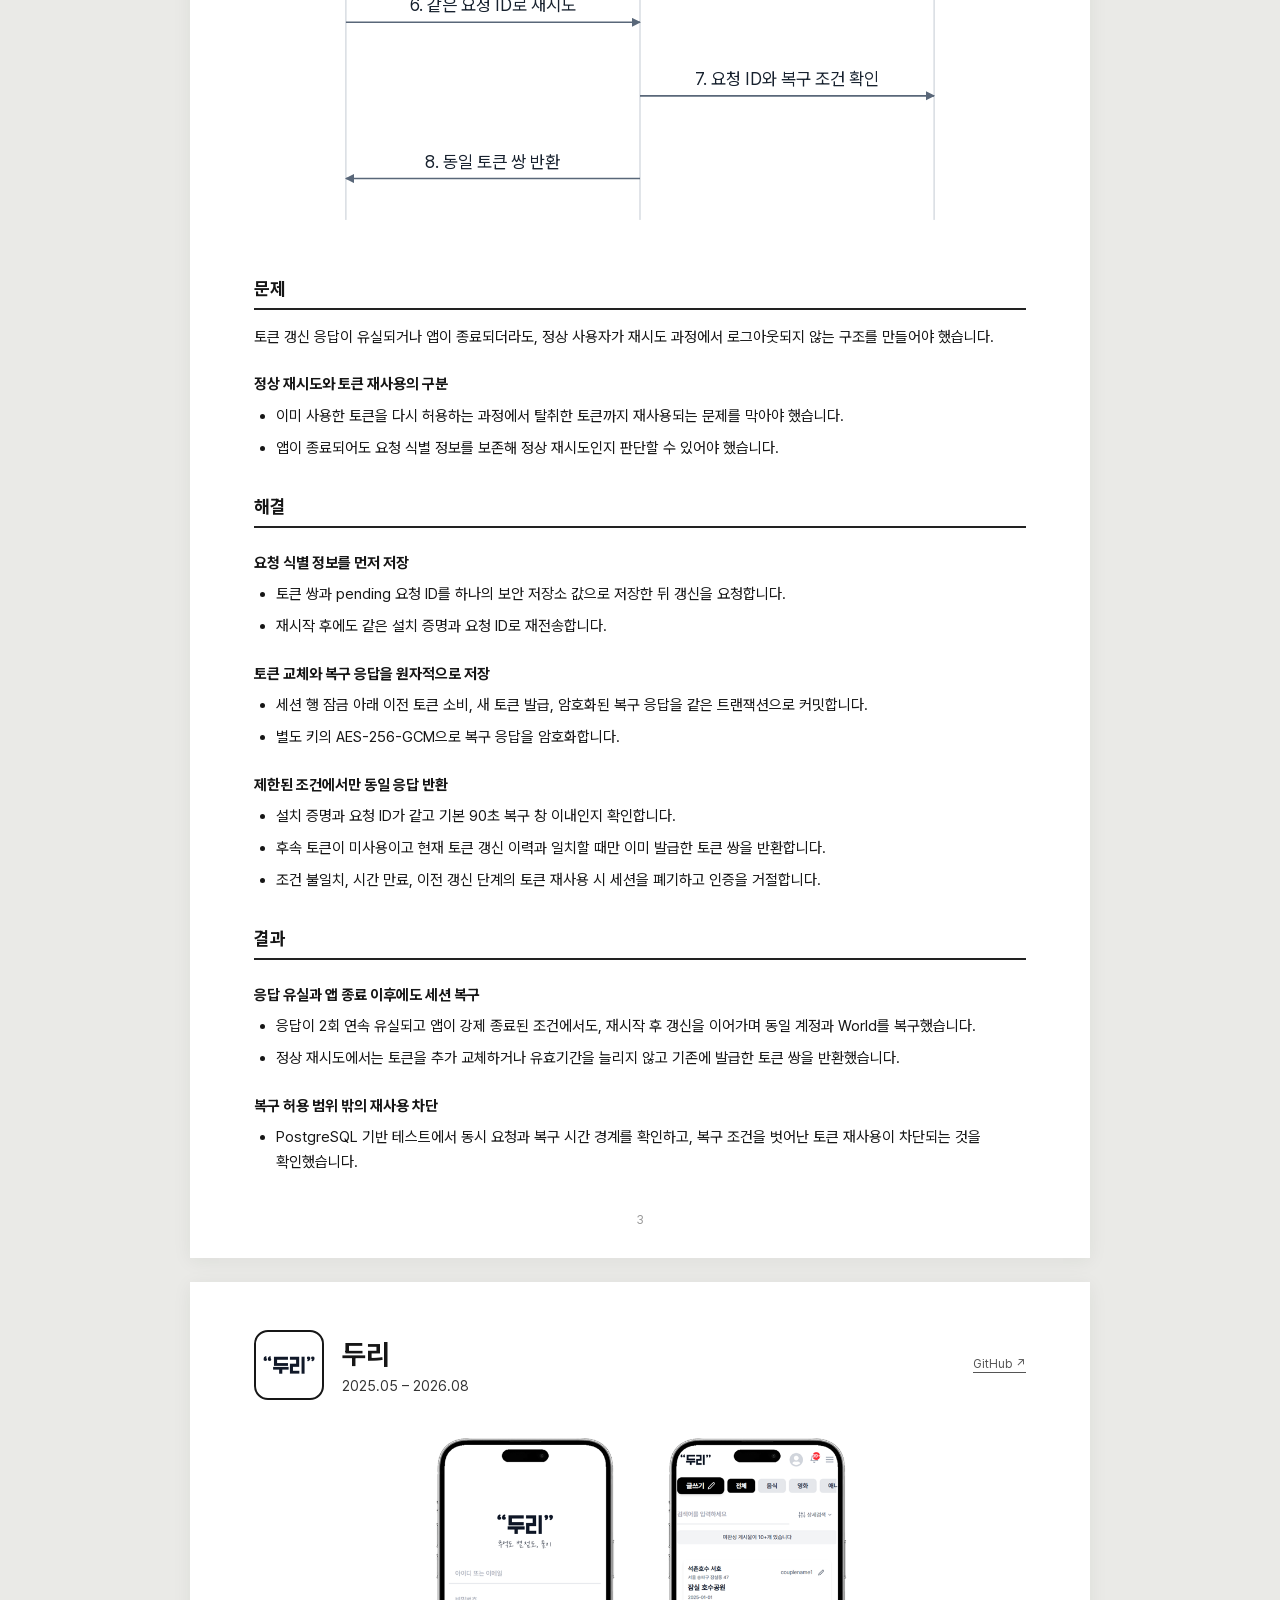
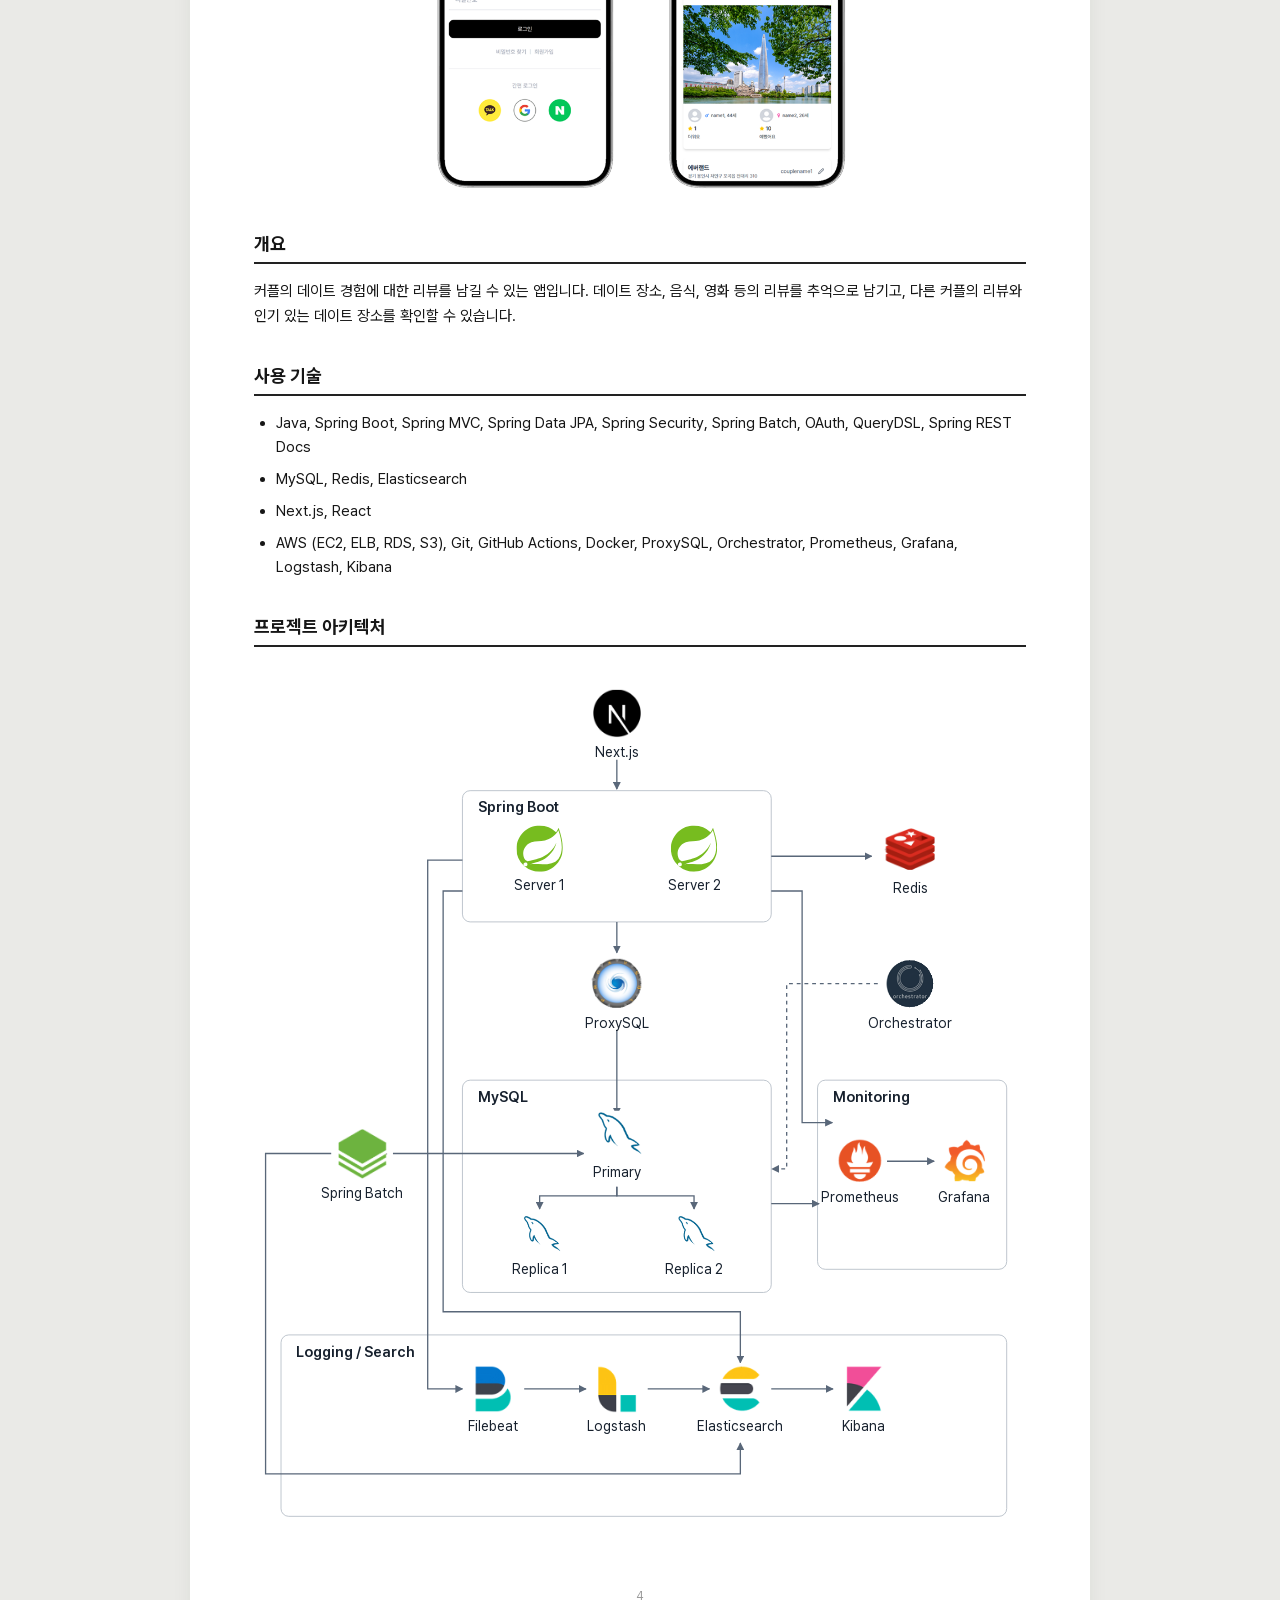
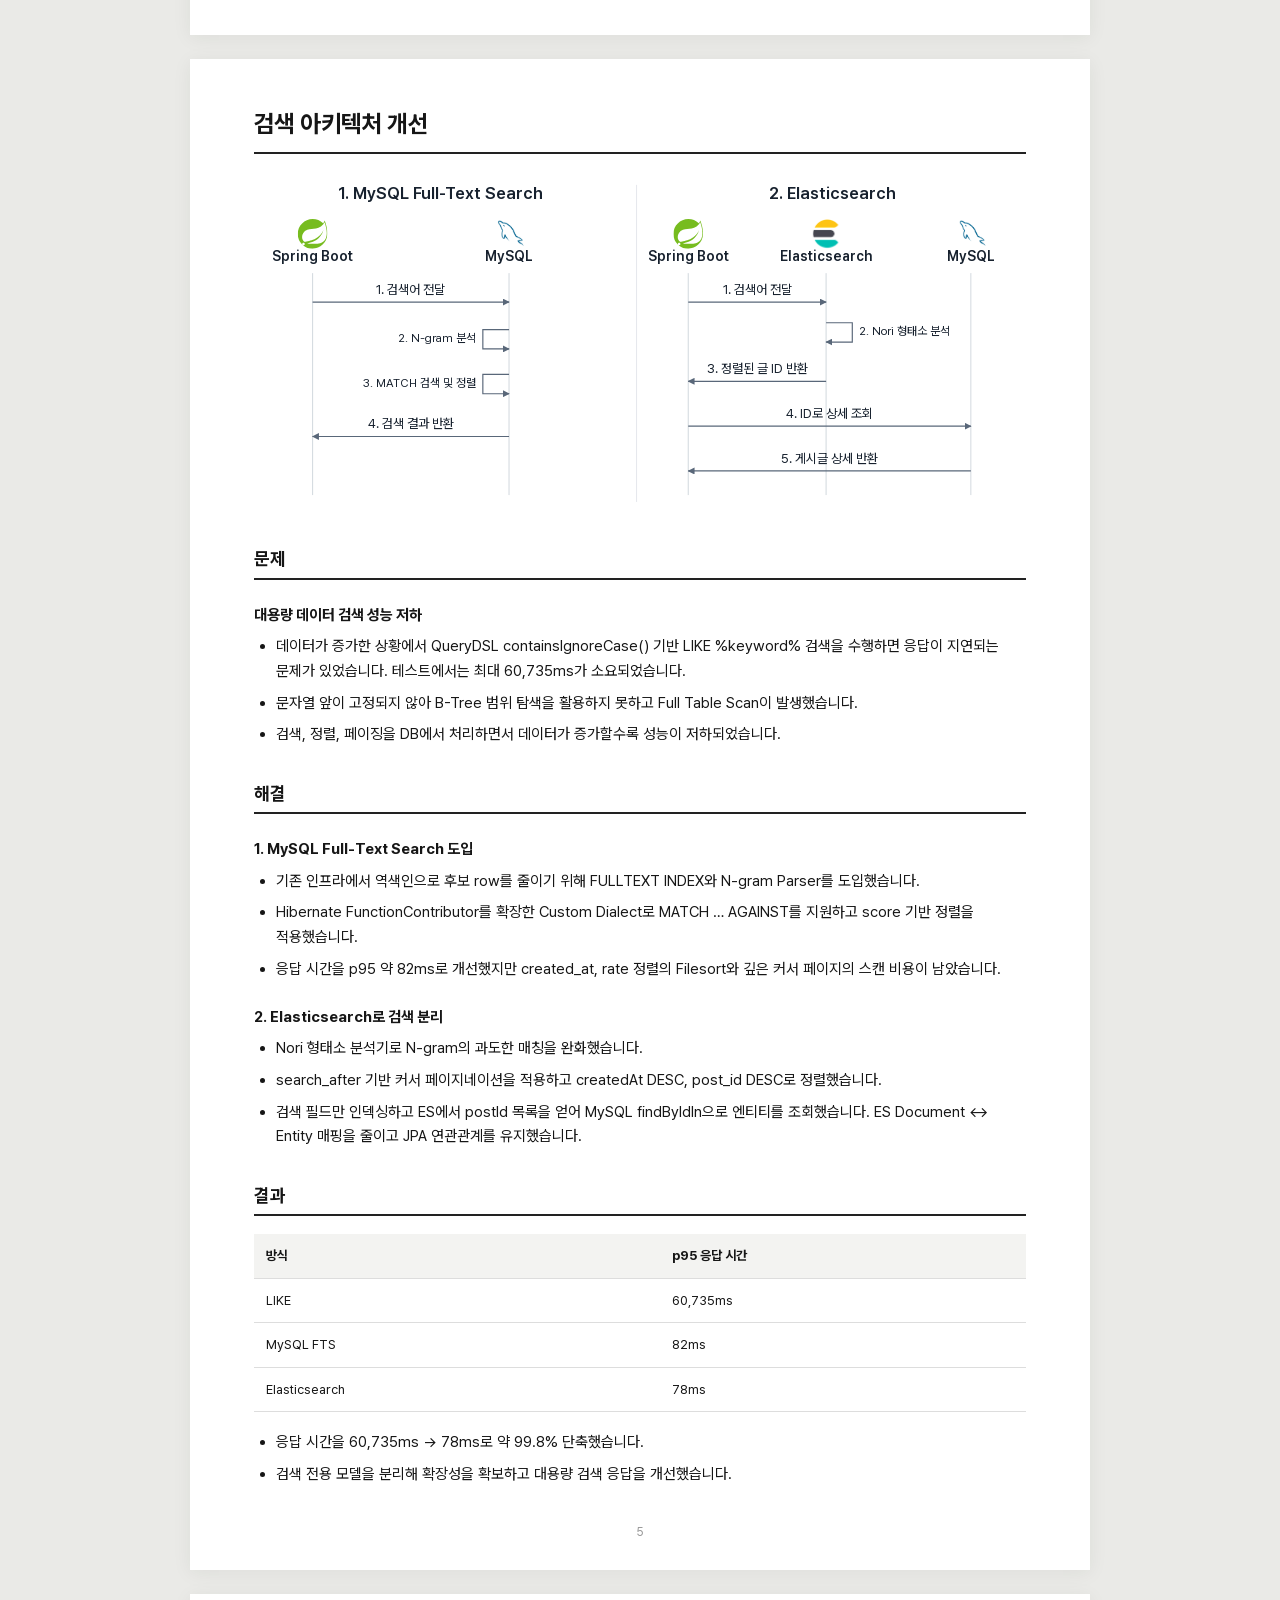
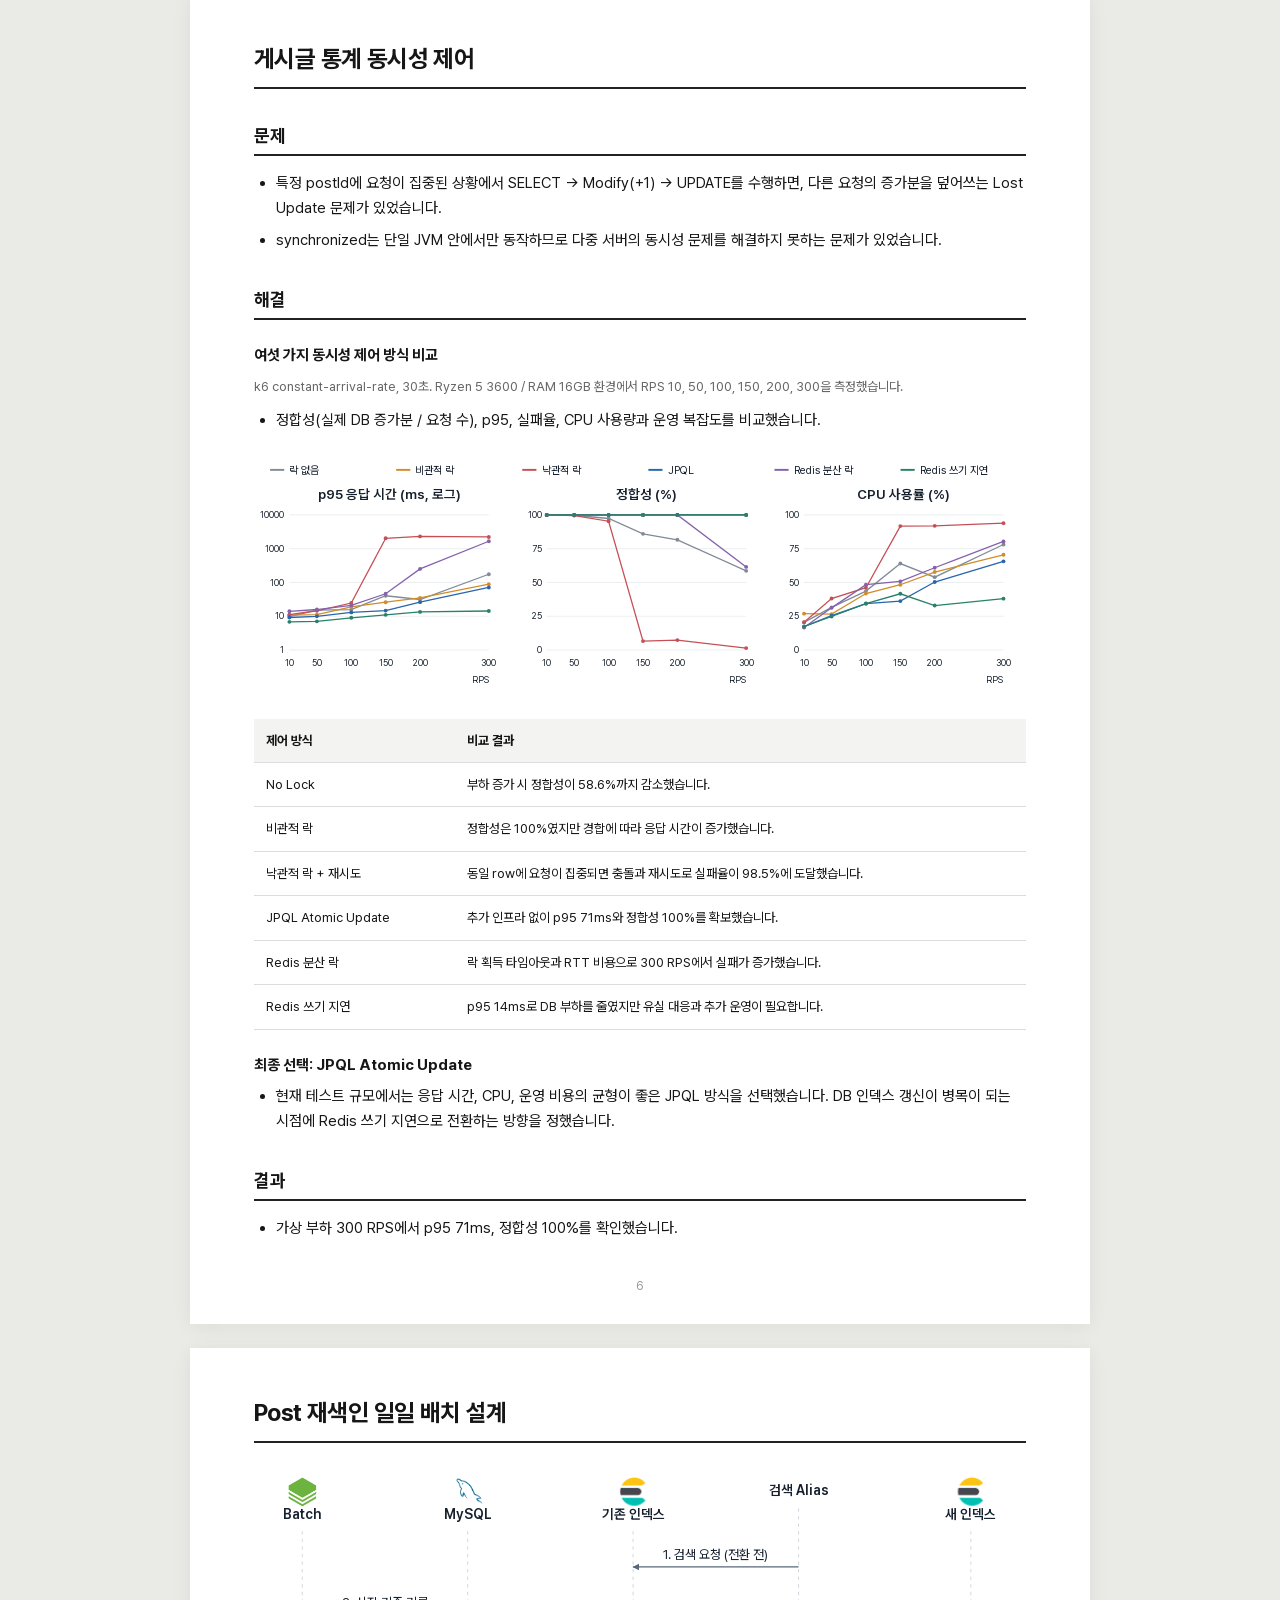
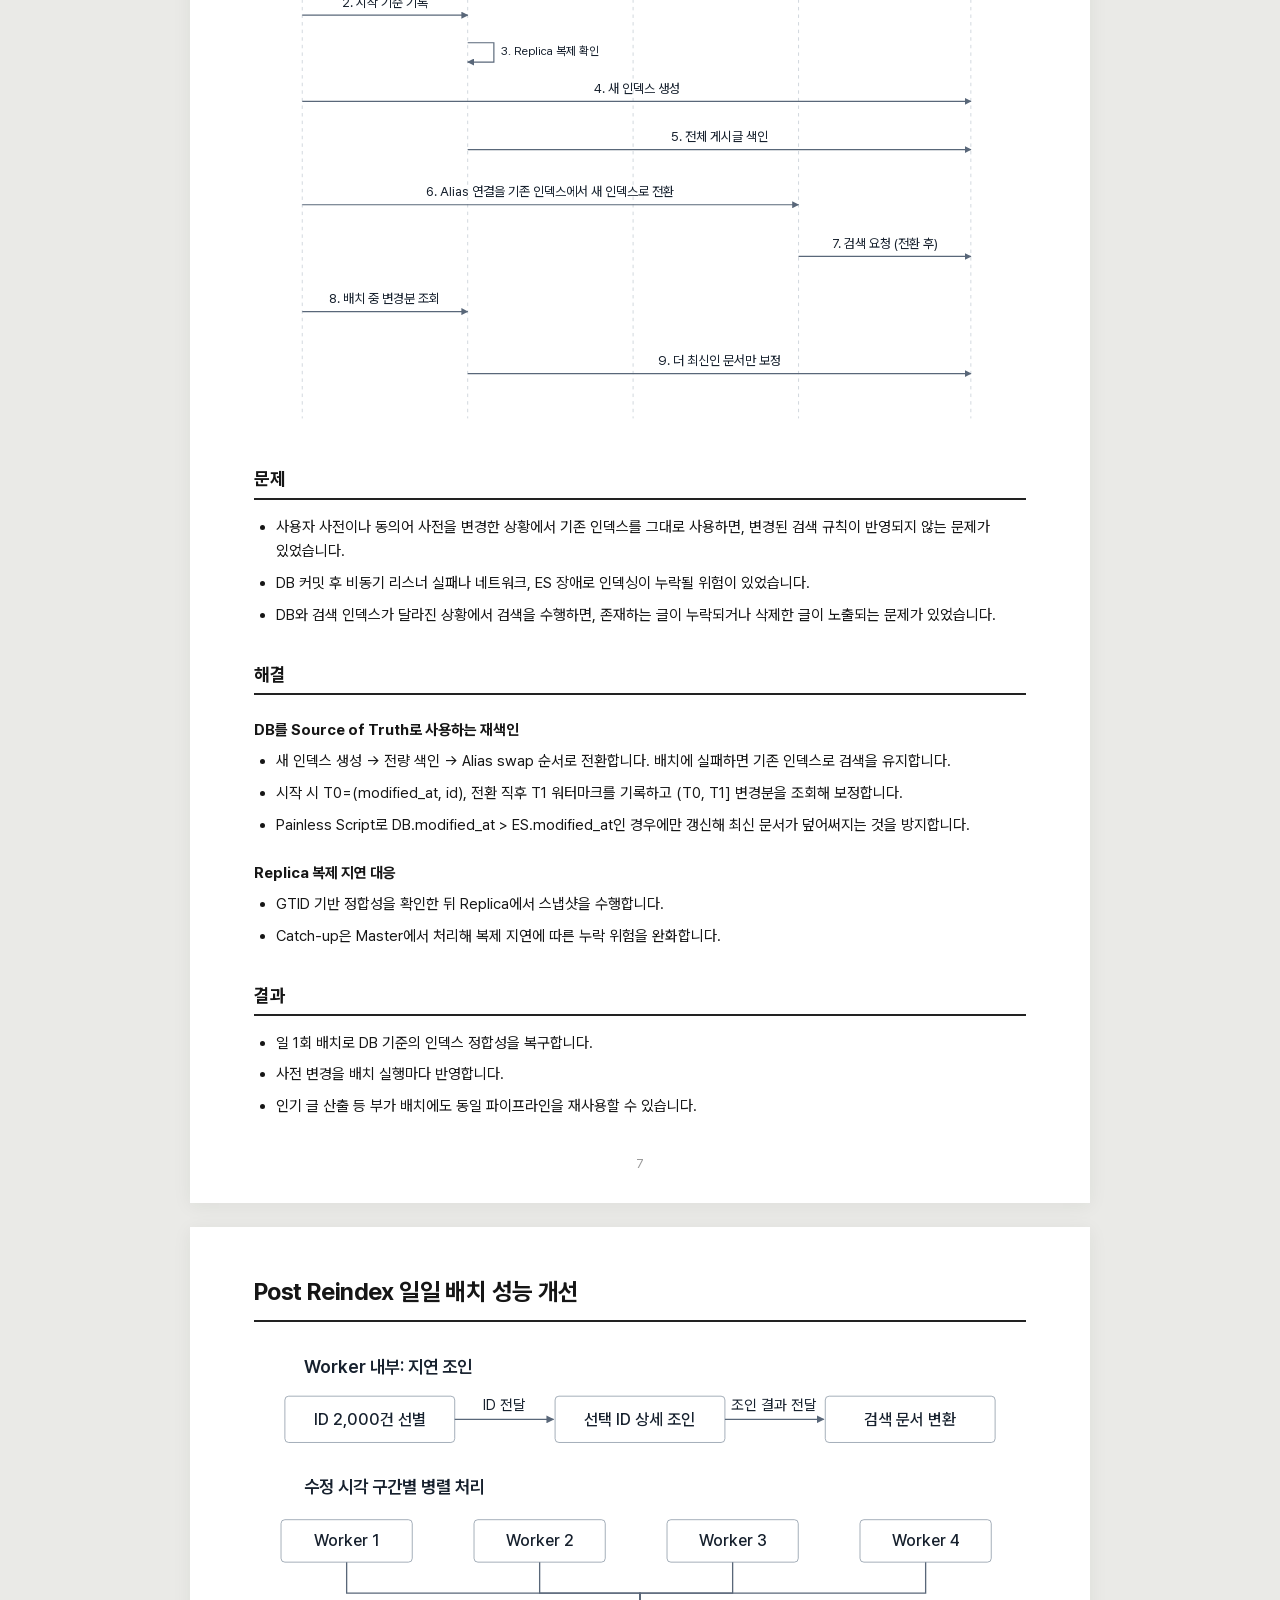
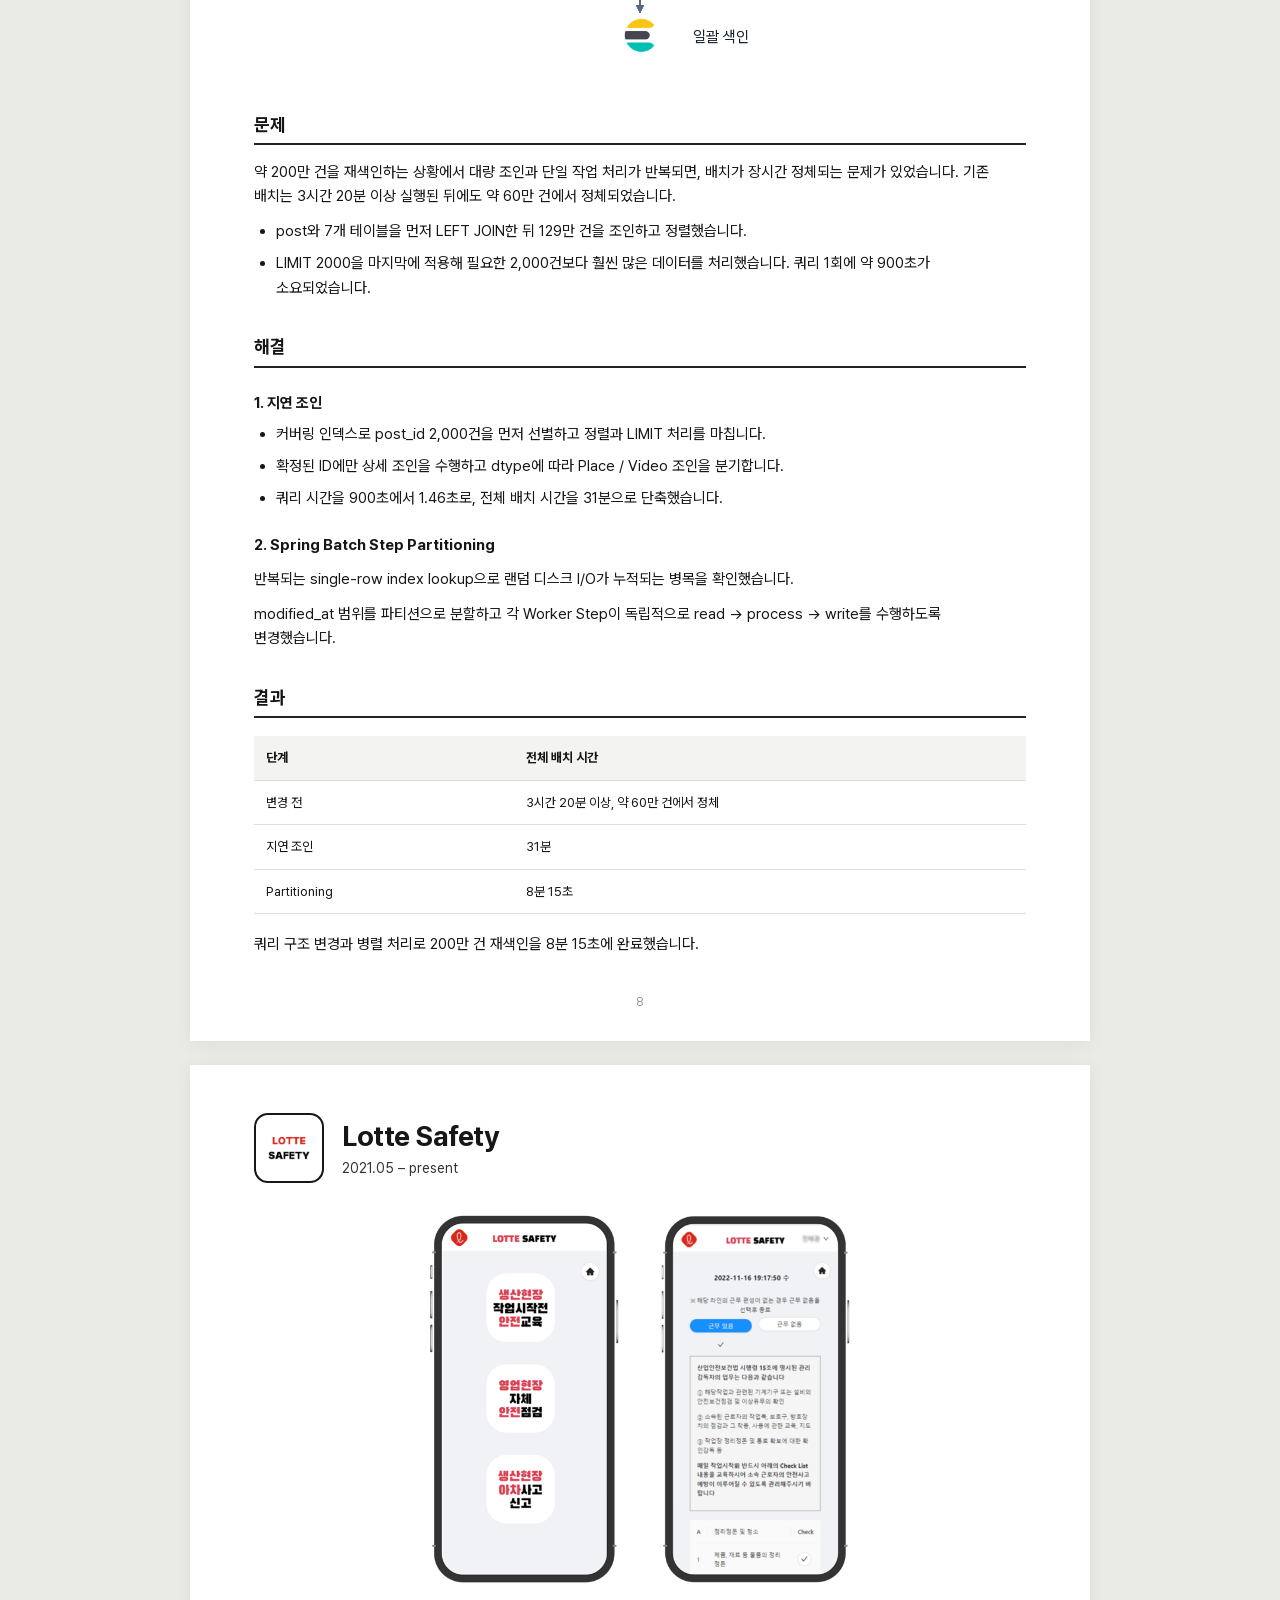
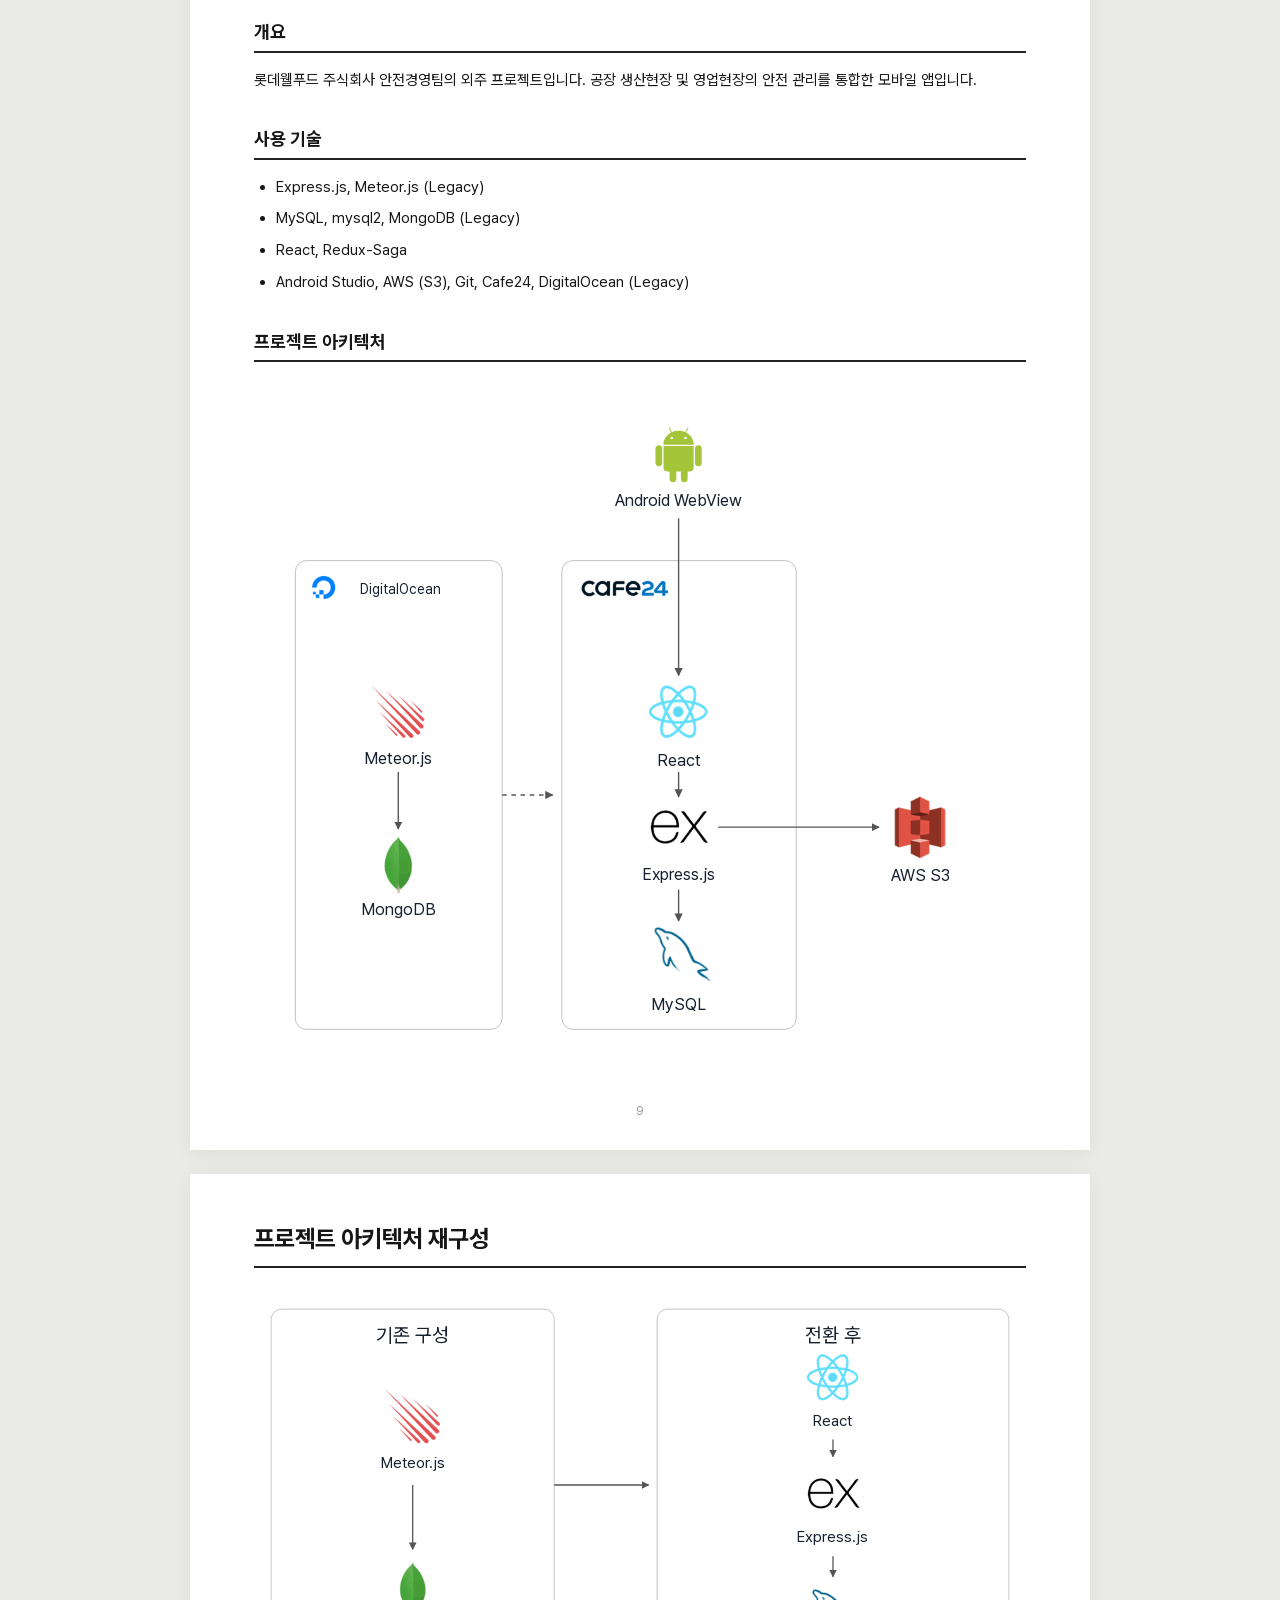
==== commit 08ffaf84: "style(portfolio): align flow labels and database captions" ====
--- a/index.html
+++ b/index.html
@@ -3,7 +3,7 @@
 <rect x="250" y="20" width="560" height="435" rx="16" fill="white" stroke="#bbb"/>
 <rect x="285" y="85" width="245" height="330" rx="12" fill="white" stroke="#bbb"/>
 <image x="275" y="35" width="45" height="45" href="[data-uri]"/><image x="386.0" y="92.0" width="38" height="38" href="[data-uri]"/><text x="405" y="151" text-anchor="middle" font-size="17" font-weight="500">EC2</text><image x="75" y="190" width="65" height="65" href="[data-uri]"/><text x="108" y="282" text-anchor="middle" font-size="20" font-weight="500">Flutter</text><g transform="translate(375 160)" fill="none" stroke="#219a77" stroke-width="4"><path d="M30 2L56 12v22c0 17-26 30-26 30S4 51 4 34V12z"/><path d="M18 32l9 9 16-20"/></g><text x="405" y="254" text-anchor="middle" font-size="20" font-weight="500">Caddy</text><image x="374" y="285" width="62" height="62" href="[data-uri]"/><text x="405" y="375" text-anchor="middle" font-size="20" font-weight="500">Spring Boot</text><image x="640" y="155" width="70" height="70" href="[data-uri]"/><text x="675" y="249" text-anchor="middle" font-size="18" font-weight="500">RDS PostgreSQL</text><image x="640.0" y="310.0" width="70" height="70" href="[data-uri]"/><text x="675" y="404" text-anchor="middle" font-size="20" font-weight="500">S3</text><image x="373.0" y="485.0" width="64" height="64" href="[data-uri]"/><text x="405" y="580" text-anchor="middle" font-size="19" font-weight="500">OpenAI Images API</text><path d="M156 222H365" stroke="#424242" stroke-width="1.4" fill="none" marker-end="url(#arrow)"/><path d="M405 264V281" stroke="#424242" stroke-width="1.4" fill="none" marker-end="url(#arrow)"/><path d="M451 315H568V202H632" stroke="#424242" stroke-width="1.4" fill="none" marker-end="url(#arrow)"/><path d="M451 332H635" stroke="#424242" stroke-width="1.4" fill="none" marker-end="url(#arrow)"/><path d="M405 382V476" stroke="#424242" stroke-width="1.4" fill="none" marker-end="url(#arrow)"/></svg></button></figure><div class="page-number">1</div></article></section><section class="sheet" id="page-2" data-label="Hi World, AI 병렬 처리 / 정합성"><article class="web-body"><h1>AI 생성 작업과 사용권 정합성</h1>
-<figure class="diagram"><button class="visual" data-image="assets/pixel-worker.svg" aria-label="최종 아키텍처 확대"><svg xmlns="http://www.w3.org/2000/svg" viewBox="0 0 1180 800" role="img" aria-label="이벤트 기반 AI 생성과 스레드 풀 구성"><title>이벤트 기반 AI 생성과 스레드 풀 구성</title><defs><marker id="event-normal" viewBox="0 0 10 10" refX="9" refY="5" markerWidth="7" markerHeight="7" orient="auto"><path d="M0 0 10 5 0 10z" fill="#556576"/></marker><marker id="event-success" viewBox="0 0 10 10" refX="9" refY="5" markerWidth="7" markerHeight="7" orient="auto"><path d="M0 0 10 5 0 10z" fill="#27845b"/></marker><marker id="event-failure" viewBox="0 0 10 10" refX="9" refY="5" markerWidth="7" markerHeight="7" orient="auto"><path d="M0 0 10 5 0 10z" fill="#c34f4f"/></marker></defs><style>text{font-family:"Pretendard Variable",sans-serif}</style><rect width="1180" height="800" fill="white"/><image x="80" y="60" width="60" height="60" href="[data-uri]"/><text x="110" y="154" text-anchor="middle" font-size="23" fill="#17212e">AI 이미지 생성 API</text><image x="360" y="60" width="60" height="60" href="[data-uri]"/><text x="390" y="154" text-anchor="middle" font-size="23" fill="#17212e">PostgreSQL</text><text x="390" y="184" text-anchor="middle" font-size="19" fill="#556576">작업 대기열</text><image x="640" y="60" width="60" height="60" href="[data-uri]"/><text x="670" y="154" text-anchor="middle" font-size="23" fill="#17212e">Dispatcher</text><text x="670" y="184" text-anchor="middle" font-size="19" fill="#556576">LISTEN/NOTIFY, 복구 폴링</text><path d="M148 90H352" fill="none" stroke="#556576" stroke-width="2" marker-end="url(#event-normal)"/><text x="250" y="70" text-anchor="middle" font-size="19" fill="#556576">작업 등록</text><path d="M428 90H632" fill="none" stroke="#556576" stroke-width="2" marker-end="url(#event-normal)"/><text x="530" y="70" text-anchor="middle" font-size="19" fill="#556576">커밋 후 알림 전송</text><path d="M670 200V322" fill="none" stroke="#556576" stroke-width="2" marker-end="url(#event-normal)"/><text x="725" y="260" text-anchor="middle" font-size="19" fill="#556576">작업 실행</text><image x="640" y="330" width="60" height="60" href="[data-uri]"/><text x="670" y="424" text-anchor="middle" font-size="23" fill="#17212e">Worker</text><text x="670" y="454" text-anchor="middle" font-size="19" fill="#556576">가상 스레드 8개</text><image x="300" y="330" width="60" height="60" href="[data-uri]"/><text x="330" y="424" text-anchor="middle" font-size="23" fill="#17212e">OpenAI API</text><image x="980" y="330" width="60" height="60" href="[data-uri]"/><text x="1010" y="424" text-anchor="middle" font-size="23" fill="#17212e">후처리 Worker</text><text x="1010" y="454" text-anchor="middle" font-size="19" fill="#556576">플랫폼 스레드 2개</text><path d="M632 342H368" fill="none" stroke="#556576" stroke-width="2" marker-end="url(#event-normal)"/><text x="500" y="322" text-anchor="middle" font-size="19" fill="#556576">이미지 생성 요청</text><path d="M368 378H632" fill="none" stroke="#556576" stroke-width="2" marker-end="url(#event-normal)"/><text x="500" y="410" text-anchor="middle" font-size="19" fill="#556576">생성 이미지 반환</text><path d="M972 378H708" fill="none" stroke="#556576" stroke-width="2" marker-end="url(#event-normal)"/><text x="840" y="410" text-anchor="middle" font-size="19" fill="#556576">가공 결과 반환</text><path d="M670 478V550" fill="none" stroke="#556576" stroke-width="2"/><circle cx="670" cy="550" r="4" fill="#556576"/><path d="M670 550H470V572" fill="none" stroke="#27845b" stroke-width="2" marker-end="url(#event-success)"/><text x="560" y="530" text-anchor="middle" font-size="19" fill="#27845b">성공 시 결과 저장</text><path d="M670 550H870V647" fill="none" stroke="#c34f4f" stroke-width="2" marker-end="url(#event-failure)"/><text x="780" y="530" text-anchor="middle" font-size="19" fill="#c34f4f">실패 시 상태 기록</text><image x="440" y="655" width="60" height="60" href="[data-uri]"/><text x="470" y="749" text-anchor="middle" font-size="23" fill="#17212e">결과와 사용권</text><image x="840" y="655" width="60" height="60" href="[data-uri]"/><text x="870" y="749" text-anchor="middle" font-size="23" fill="#17212e">작업 상태</text><image x="818.0" y="88.0" width="44" height="44" href="[data-uri]"/><image x="988" y="88" width="44" height="44" href="[data-uri]"/><text x="840" y="70" text-anchor="middle" font-size="17" fill="#556576">S3</text><text x="1010" y="70" text-anchor="middle" font-size="17" fill="#556576">PostgreSQL</text><text x="744" y="322" text-anchor="middle" font-size="17" fill="#556576">응답 저장</text><text x="925" y="155" text-anchor="middle" font-size="17" fill="#556576">체크포인트 확정</text><path d="M708 342H790V110H810" fill="none" stroke="#556576" stroke-width="2" marker-end="url(#event-normal)"/><path d="M870 110H980" fill="none" stroke="#556576" stroke-width="2" marker-end="url(#event-normal)"/><path d="M1010 140V322" fill="none" stroke="#556576" stroke-width="2" marker-end="url(#event-normal)"/><text x="1080" y="250" text-anchor="middle" font-size="16" fill="#556576">후처리 위임</text><image x="448.0" y="578.0" width="44" height="44" href="[data-uri]"/><text x="420" y="607" text-anchor="middle" font-size="18" fill="#556576">S3</text><path d="M470 628V647" fill="none" stroke="#27845b" stroke-width="2" marker-end="url(#event-success)"/><text x="610" y="644" text-anchor="middle" font-size="17" fill="#27845b">결과와 사용권 확정</text></svg></button></figure>
+<figure class="diagram"><button class="visual" data-image="assets/pixel-worker.svg" aria-label="최종 아키텍처 확대"><svg xmlns="http://www.w3.org/2000/svg" viewBox="0 0 1180 820" role="img" aria-label="이벤트 기반 AI 생성과 스레드 풀 구성"><title>이벤트 기반 AI 생성과 스레드 풀 구성</title><defs><marker id="event-normal" viewBox="0 0 10 10" refX="9" refY="5" markerWidth="7" markerHeight="7" orient="auto"><path d="M0 0 10 5 0 10z" fill="#556576"/></marker><marker id="event-success" viewBox="0 0 10 10" refX="9" refY="5" markerWidth="7" markerHeight="7" orient="auto"><path d="M0 0 10 5 0 10z" fill="#27845b"/></marker><marker id="event-failure" viewBox="0 0 10 10" refX="9" refY="5" markerWidth="7" markerHeight="7" orient="auto"><path d="M0 0 10 5 0 10z" fill="#c34f4f"/></marker></defs><style>text{font-family:"Pretendard Variable",sans-serif}</style><rect width="1180" height="820" fill="white"/><image x="80" y="60" width="60" height="60" href="[data-uri]"/><text x="110" y="154" text-anchor="middle" font-size="23" fill="#17212e">AI 이미지 생성 API</text><image x="360" y="60" width="60" height="60" href="[data-uri]"/><text x="390" y="154" text-anchor="middle" font-size="23" fill="#17212e">PostgreSQL</text><text x="390" y="184" text-anchor="middle" font-size="19" fill="#556576">작업 대기열</text><image x="640" y="60" width="60" height="60" href="[data-uri]"/><text x="670" y="154" text-anchor="middle" font-size="23" fill="#17212e">Dispatcher</text><text x="670" y="184" text-anchor="middle" font-size="19" fill="#556576">LISTEN/NOTIFY, 복구 폴링</text><path d="M148 90H352" fill="none" stroke="#556576" stroke-width="2" marker-end="url(#event-normal)"/><text x="250" y="70" text-anchor="middle" font-size="19" fill="#556576">작업 등록</text><path d="M428 90H632" fill="none" stroke="#556576" stroke-width="2" marker-end="url(#event-normal)"/><text x="530" y="70" text-anchor="middle" font-size="19" fill="#556576">커밋 후 알림 전송</text><path d="M670 200V322" fill="none" stroke="#556576" stroke-width="2" marker-end="url(#event-normal)"/><text x="652" y="260" text-anchor="end" font-size="19" fill="#556576">작업 실행</text><image x="640" y="330" width="60" height="60" href="[data-uri]"/><text x="670" y="424" text-anchor="middle" font-size="23" fill="#17212e">Worker</text><text x="670" y="454" text-anchor="middle" font-size="19" fill="#556576">가상 스레드 8개</text><image x="300" y="330" width="60" height="60" href="[data-uri]"/><text x="330" y="424" text-anchor="middle" font-size="23" fill="#17212e">OpenAI API</text><image x="980" y="330" width="60" height="60" href="[data-uri]"/><text x="1010" y="424" text-anchor="middle" font-size="23" fill="#17212e">후처리 Worker</text><text x="1010" y="454" text-anchor="middle" font-size="19" fill="#556576">플랫폼 스레드 2개</text><path d="M632 342H368" fill="none" stroke="#556576" stroke-width="2" marker-end="url(#event-normal)"/><text x="500" y="322" text-anchor="middle" font-size="19" fill="#556576">이미지 생성 요청</text><path d="M368 378H632" fill="none" stroke="#556576" stroke-width="2" marker-end="url(#event-normal)"/><text x="500" y="410" text-anchor="middle" font-size="19" fill="#556576">생성 이미지 반환</text><path d="M972 378H708" fill="none" stroke="#556576" stroke-width="2" marker-end="url(#event-normal)"/><text x="840" y="410" text-anchor="middle" font-size="19" fill="#556576">가공 결과 반환</text><path d="M670 478V550" fill="none" stroke="#556576" stroke-width="2"/><circle cx="670" cy="550" r="4" fill="#556576"/><path d="M670 550H470V572" fill="none" stroke="#27845b" stroke-width="2" marker-end="url(#event-success)"/><text x="560" y="530" text-anchor="middle" font-size="19" fill="#27845b">성공 시 결과 저장</text><path d="M670 550H870V647" fill="none" stroke="#c34f4f" stroke-width="2" marker-end="url(#event-failure)"/><text x="780" y="530" text-anchor="middle" font-size="19" fill="#c34f4f">실패 시 상태 기록</text><image x="440" y="655" width="60" height="60" href="[data-uri]"/><text x="470" y="749" text-anchor="middle" font-size="23" fill="#17212e">PostgreSQL</text><text x="470" y="779" text-anchor="middle" font-size="19" fill="#556576">결과와 사용권</text><image x="840" y="655" width="60" height="60" href="[data-uri]"/><text x="870" y="749" text-anchor="middle" font-size="23" fill="#17212e">PostgreSQL</text><text x="870" y="779" text-anchor="middle" font-size="19" fill="#556576">작업 상태</text><image x="818.0" y="88.0" width="44" height="44" href="[data-uri]"/><image x="988" y="88" width="44" height="44" href="[data-uri]"/><text x="840" y="70" text-anchor="middle" font-size="17" fill="#556576">S3</text><text x="1010" y="70" text-anchor="middle" font-size="17" fill="#556576">PostgreSQL</text><text x="808" y="250" text-anchor="start" font-size="17" fill="#556576">응답 저장</text><text x="925" y="155" text-anchor="middle" font-size="17" fill="#556576">체크포인트 확정</text><path d="M708 342H790V110H810" fill="none" stroke="#556576" stroke-width="2" marker-end="url(#event-normal)"/><path d="M870 110H980" fill="none" stroke="#556576" stroke-width="2" marker-end="url(#event-normal)"/><path d="M1010 140V322" fill="none" stroke="#556576" stroke-width="2" marker-end="url(#event-normal)"/><text x="1026" y="250" text-anchor="start" font-size="19" fill="#556576">후처리 위임</text><image x="448.0" y="578.0" width="44" height="44" href="[data-uri]"/><text x="420" y="607" text-anchor="middle" font-size="18" fill="#556576">S3</text><path d="M470 628V647" fill="none" stroke="#27845b" stroke-width="2" marker-end="url(#event-success)"/><text x="610" y="644" text-anchor="middle" font-size="17" fill="#27845b">결과와 사용권 확정</text></svg></button></figure>
 <h2>문제</h2>
 <ul><li>동일한 AI 생성 작업 4건의 전체 완료에 84.57초가 걸렸습니다. 요청은 DB에 저장됐지만, 스케줄러 하나가 외부 API 응답 대기부터 완료 처리까지 수행해 다음 작업이 앞선 작업을 기다리는 구조였습니다.</li><li>서로 다른 사용자의 요청도 직렬로 처리됐으며, 스케줄러 풀을 늘려도 같은 주기 작업은 동시에 실행되지 않았습니다. 작업 실행을 분리하면서 중복 실행에 따른 결과 저장과 사용권 차감도 제어해야 했습니다.</li></ul>
 <h2>해결</h2>
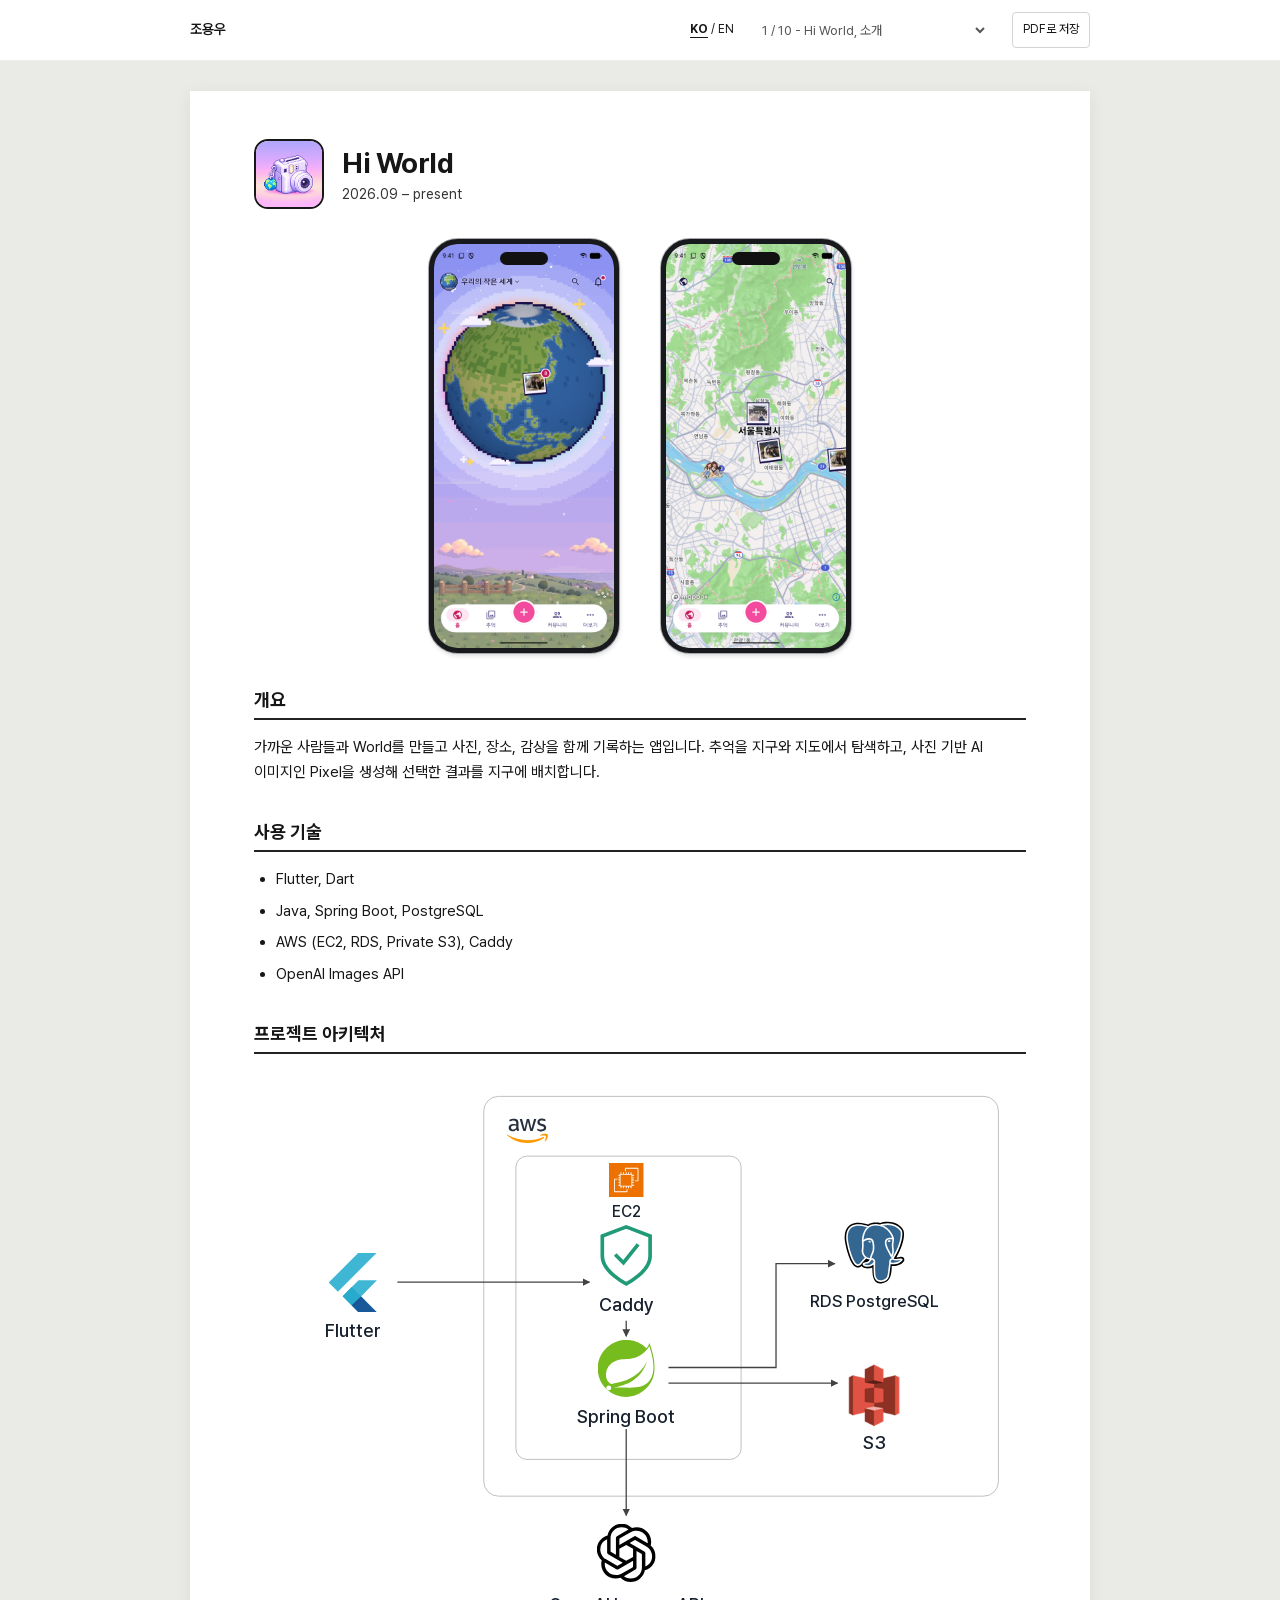
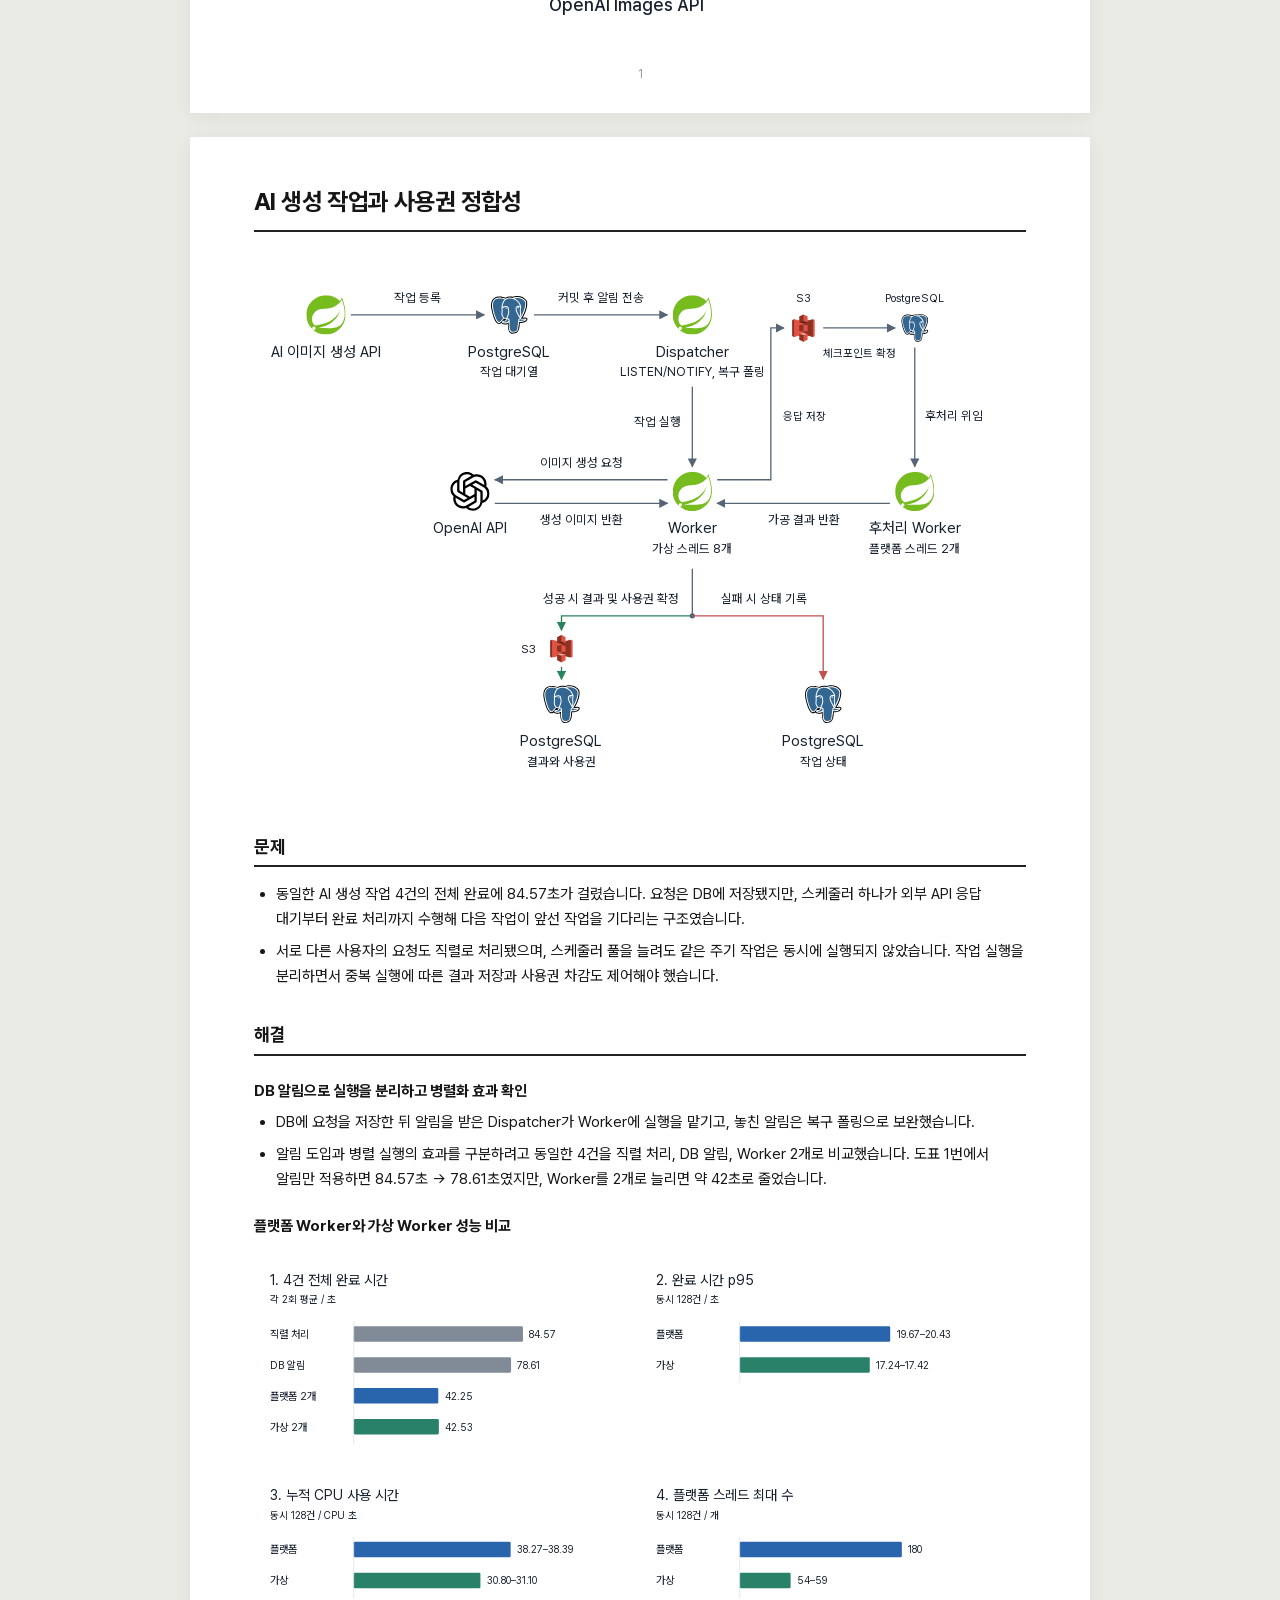
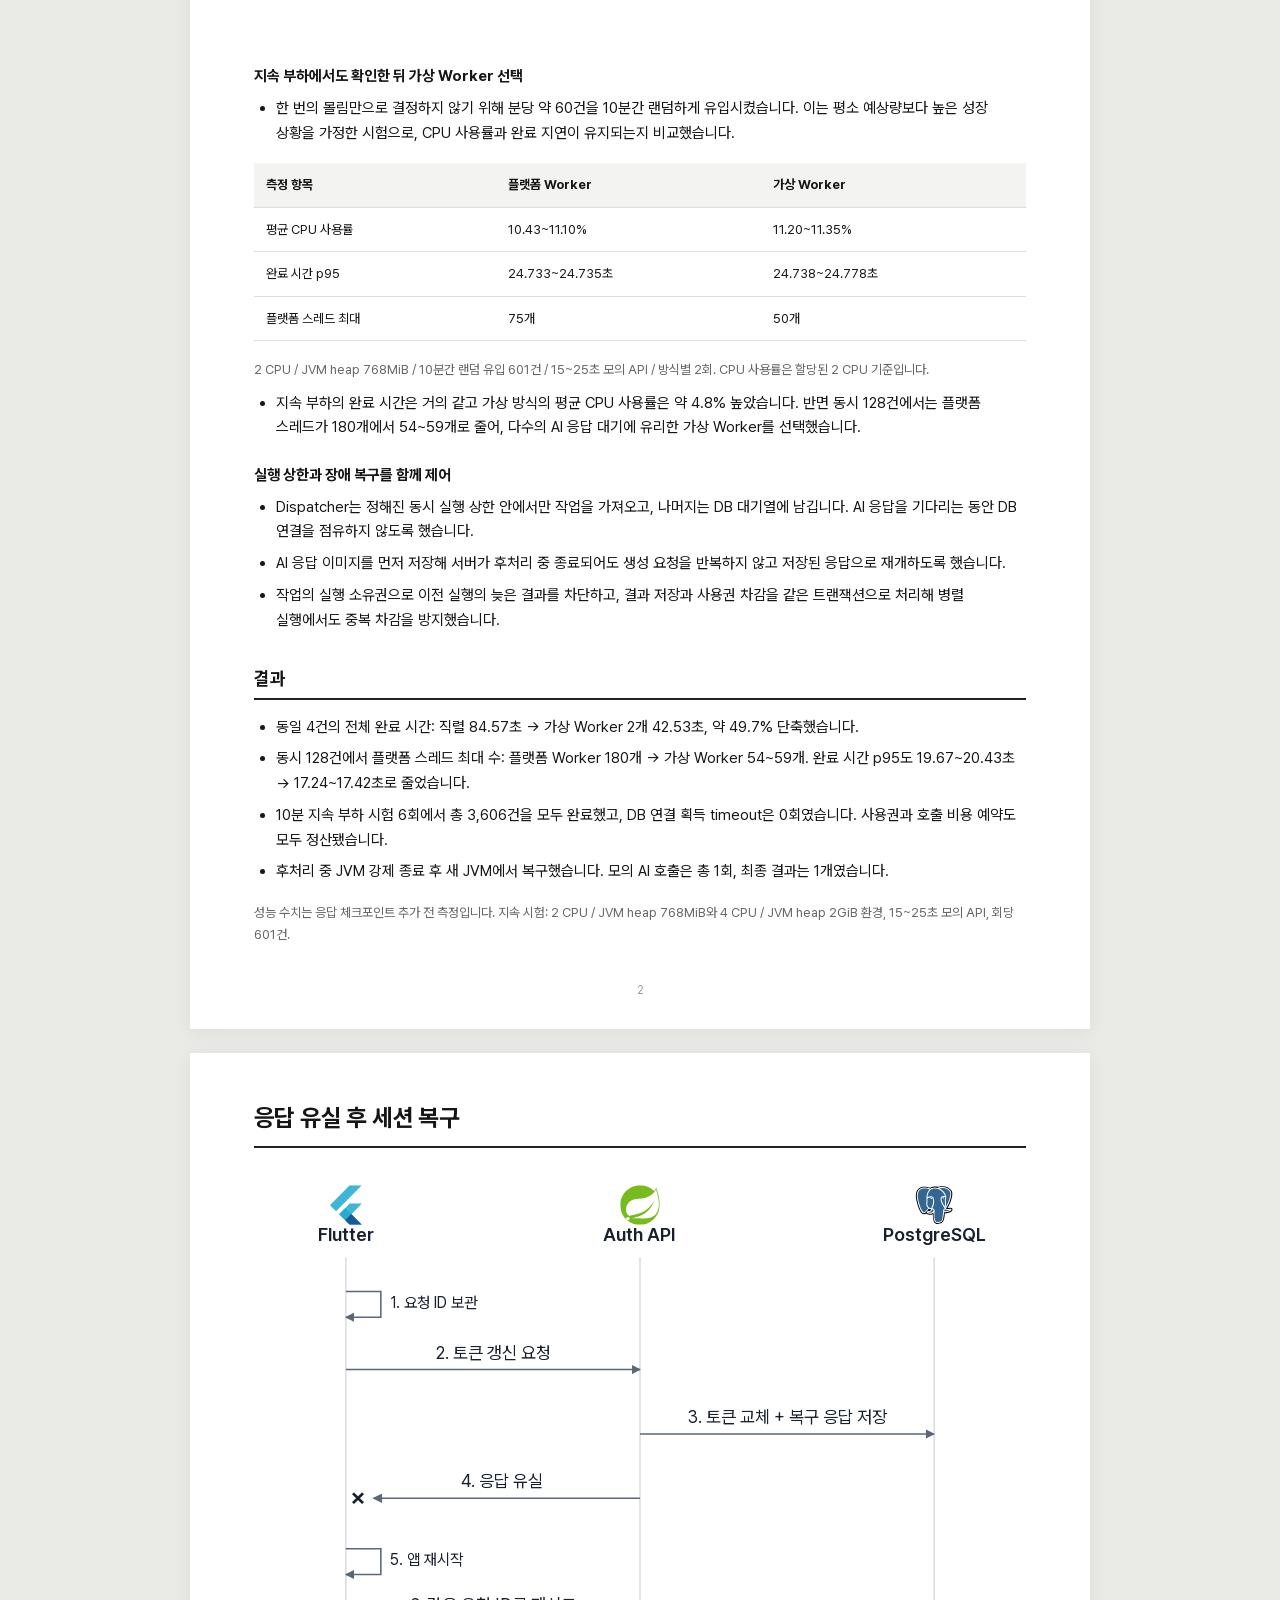
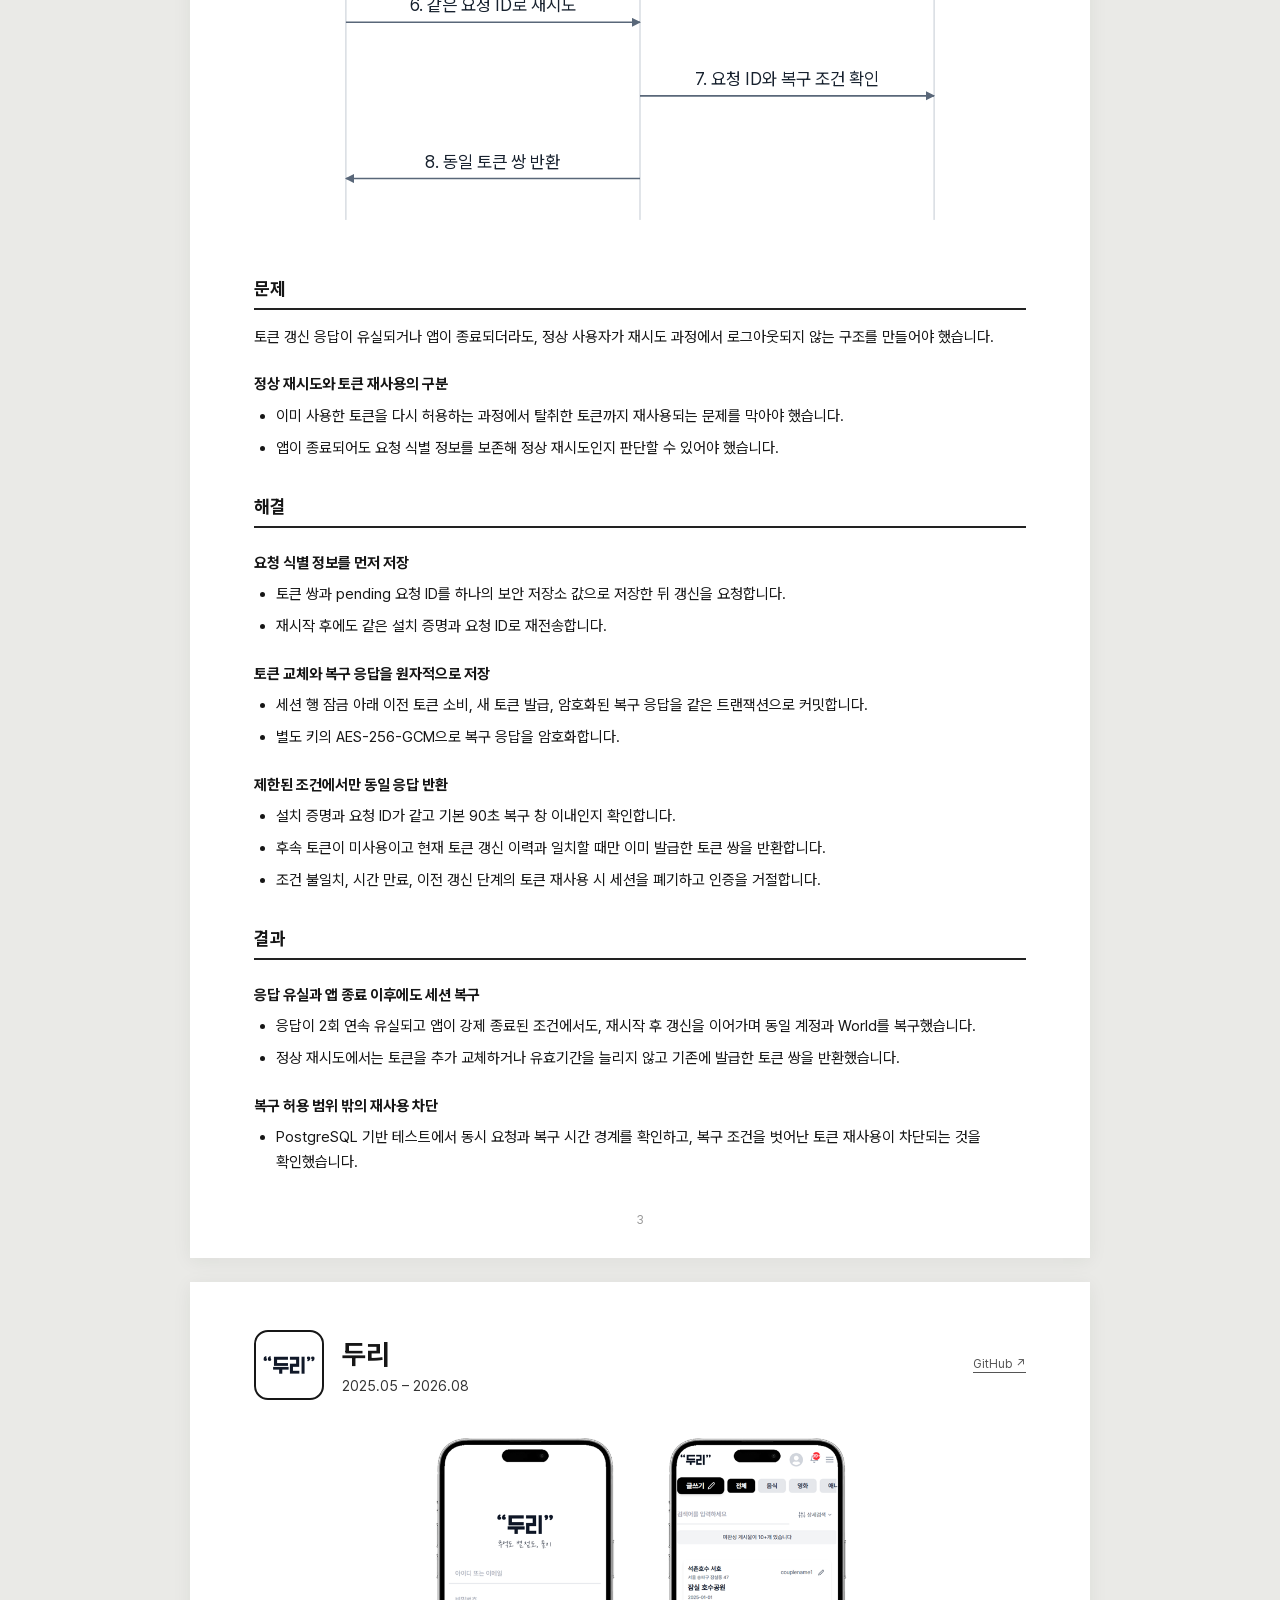
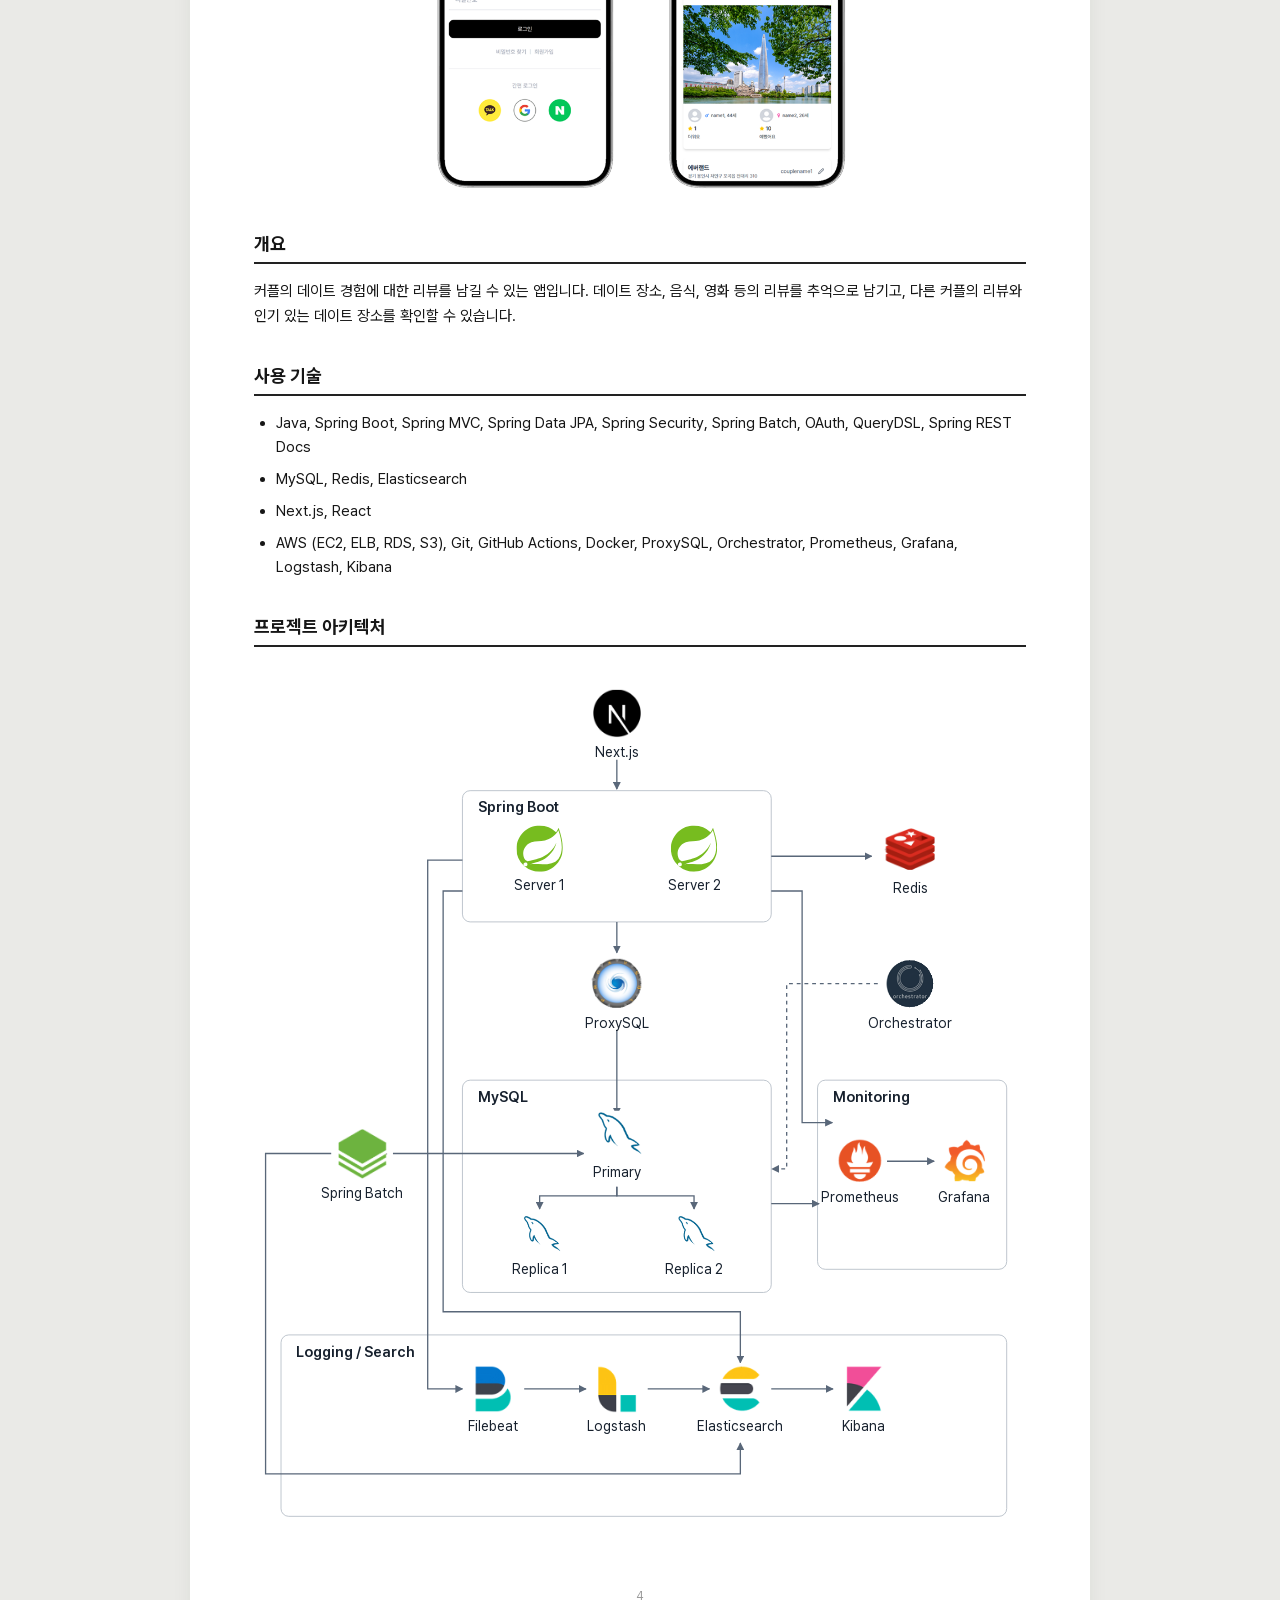
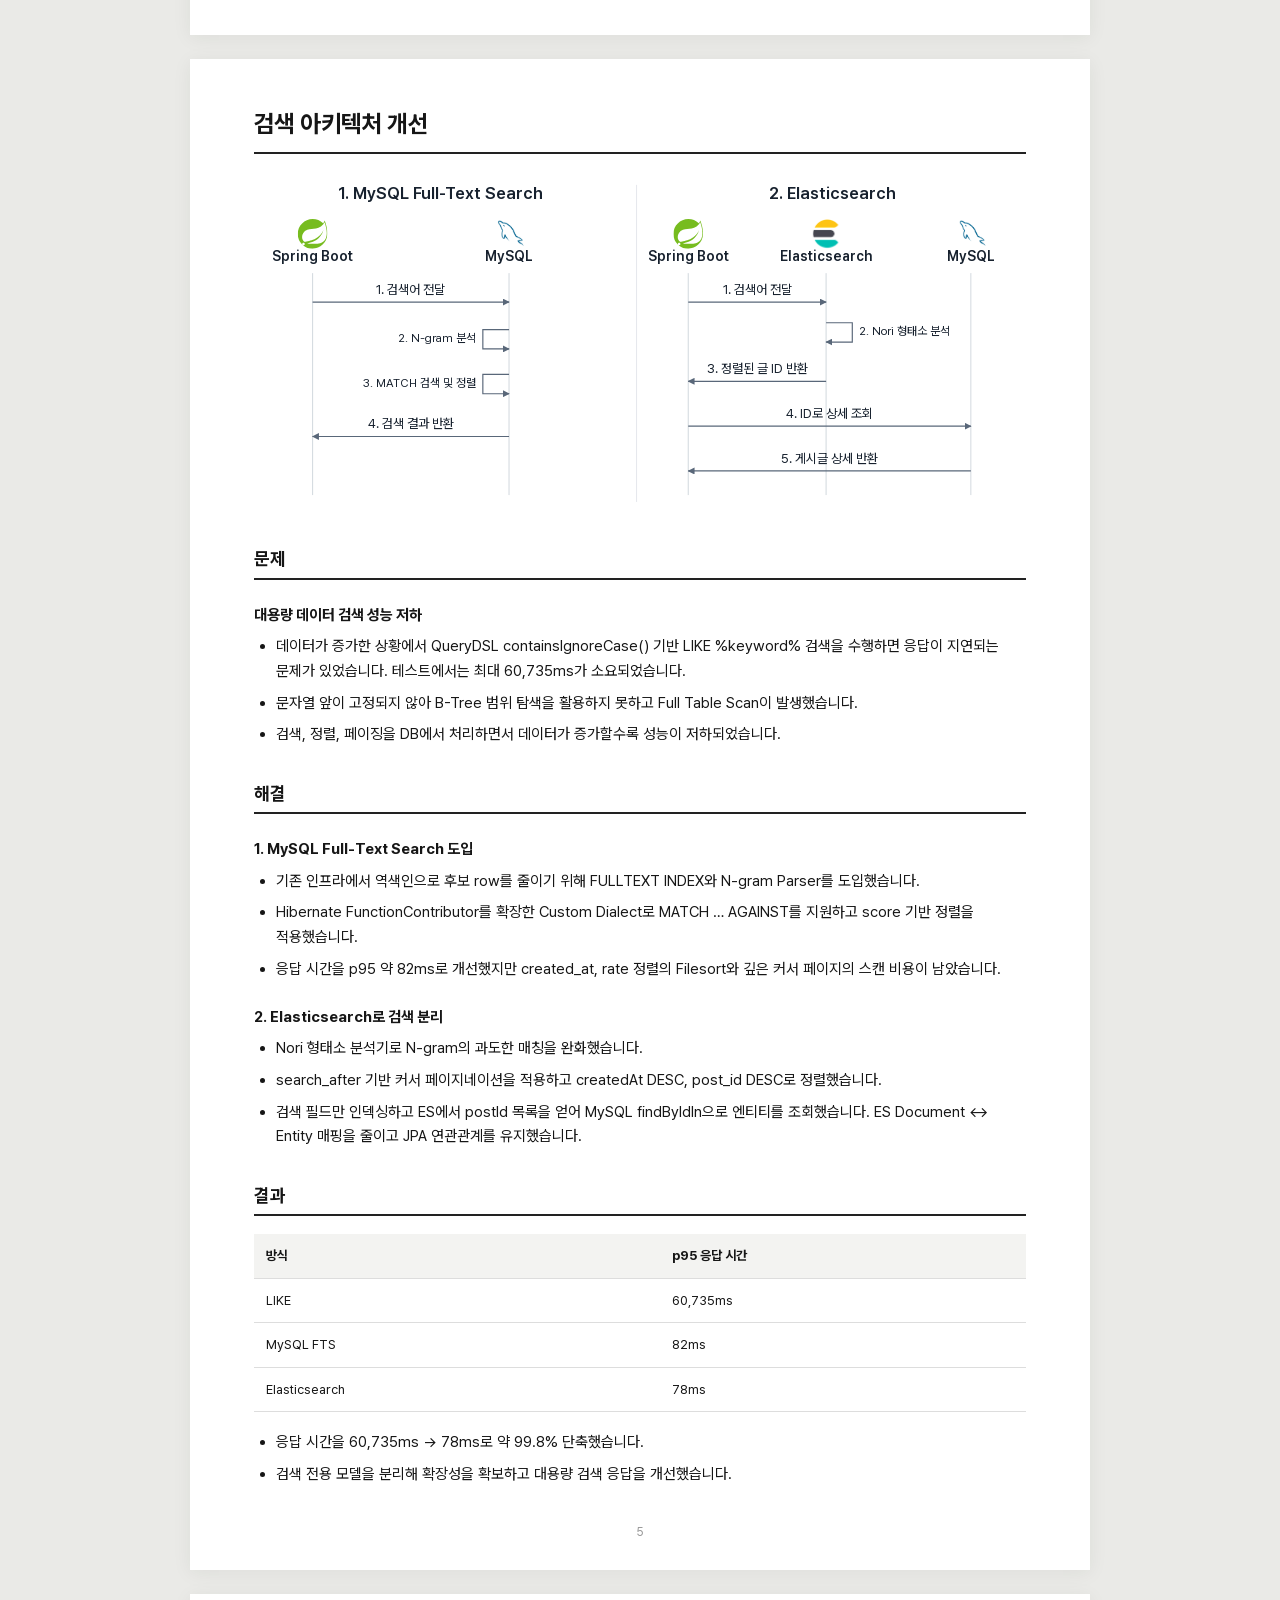
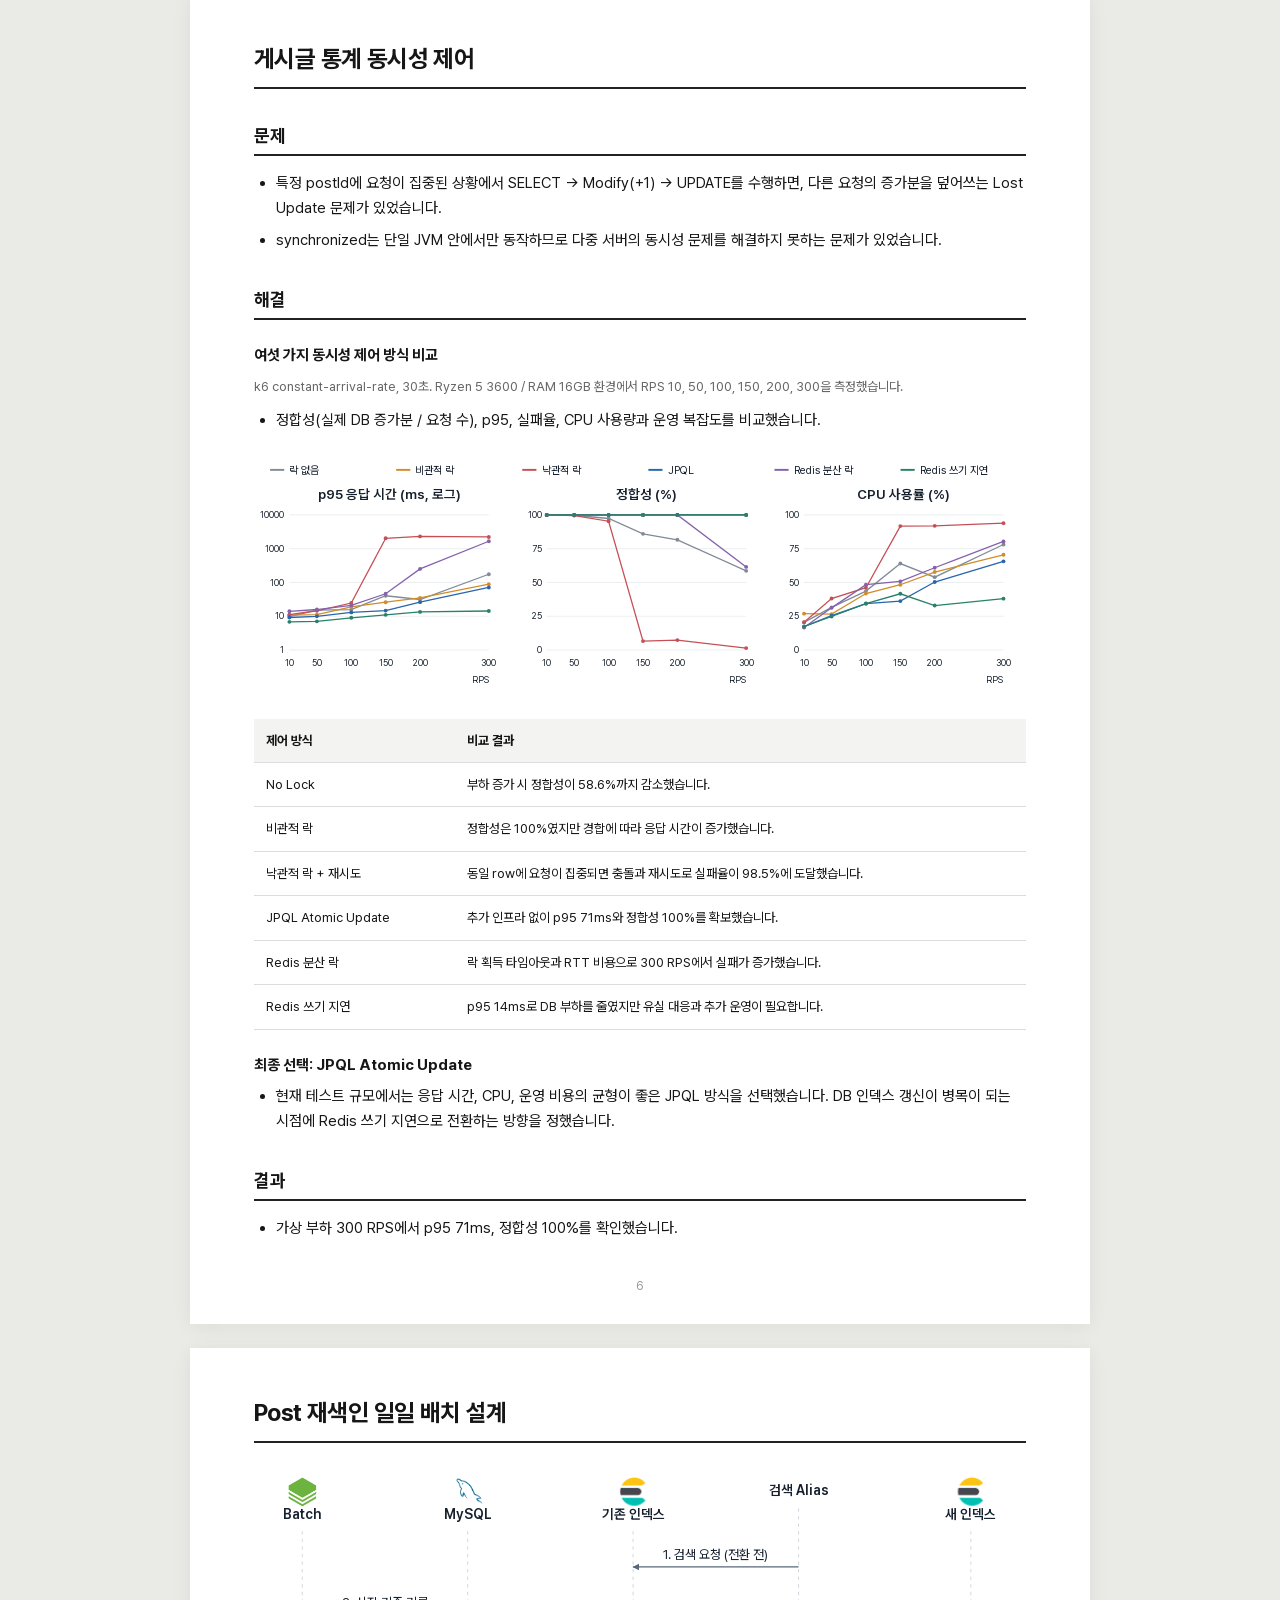
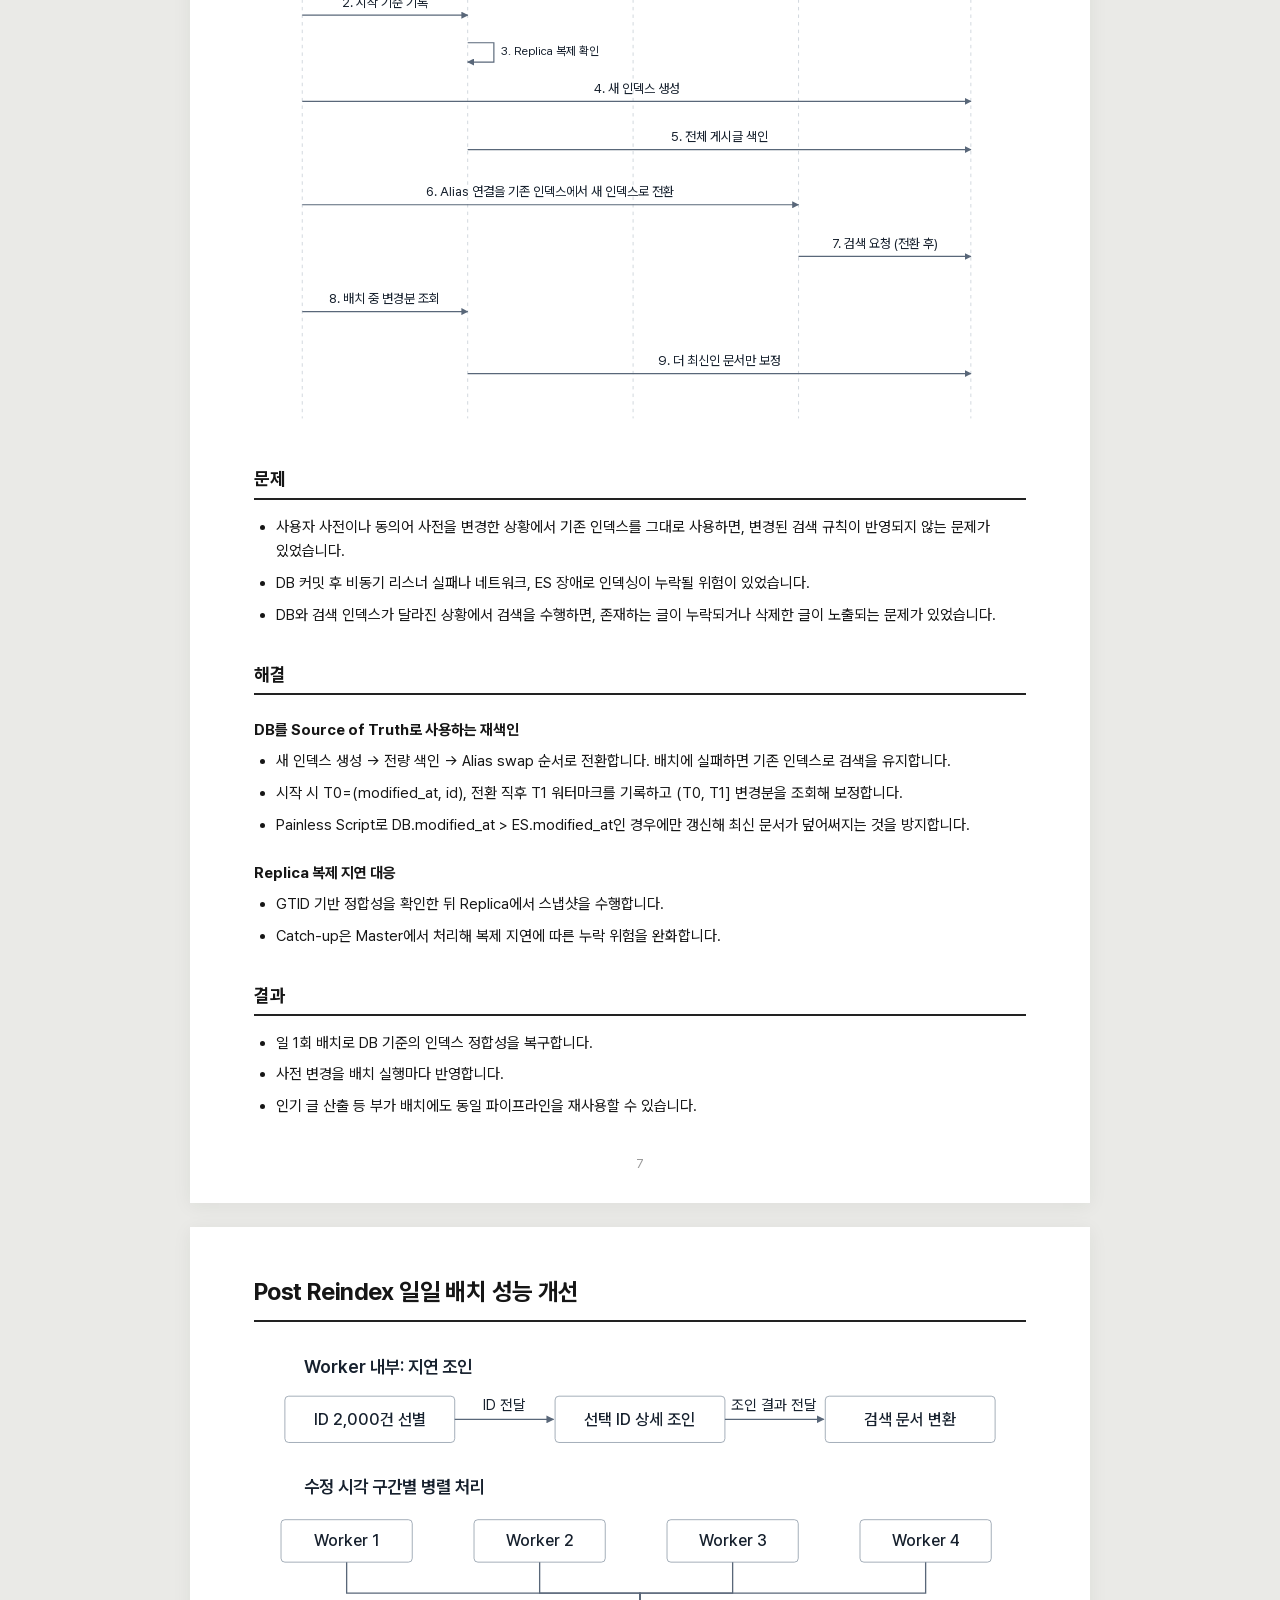
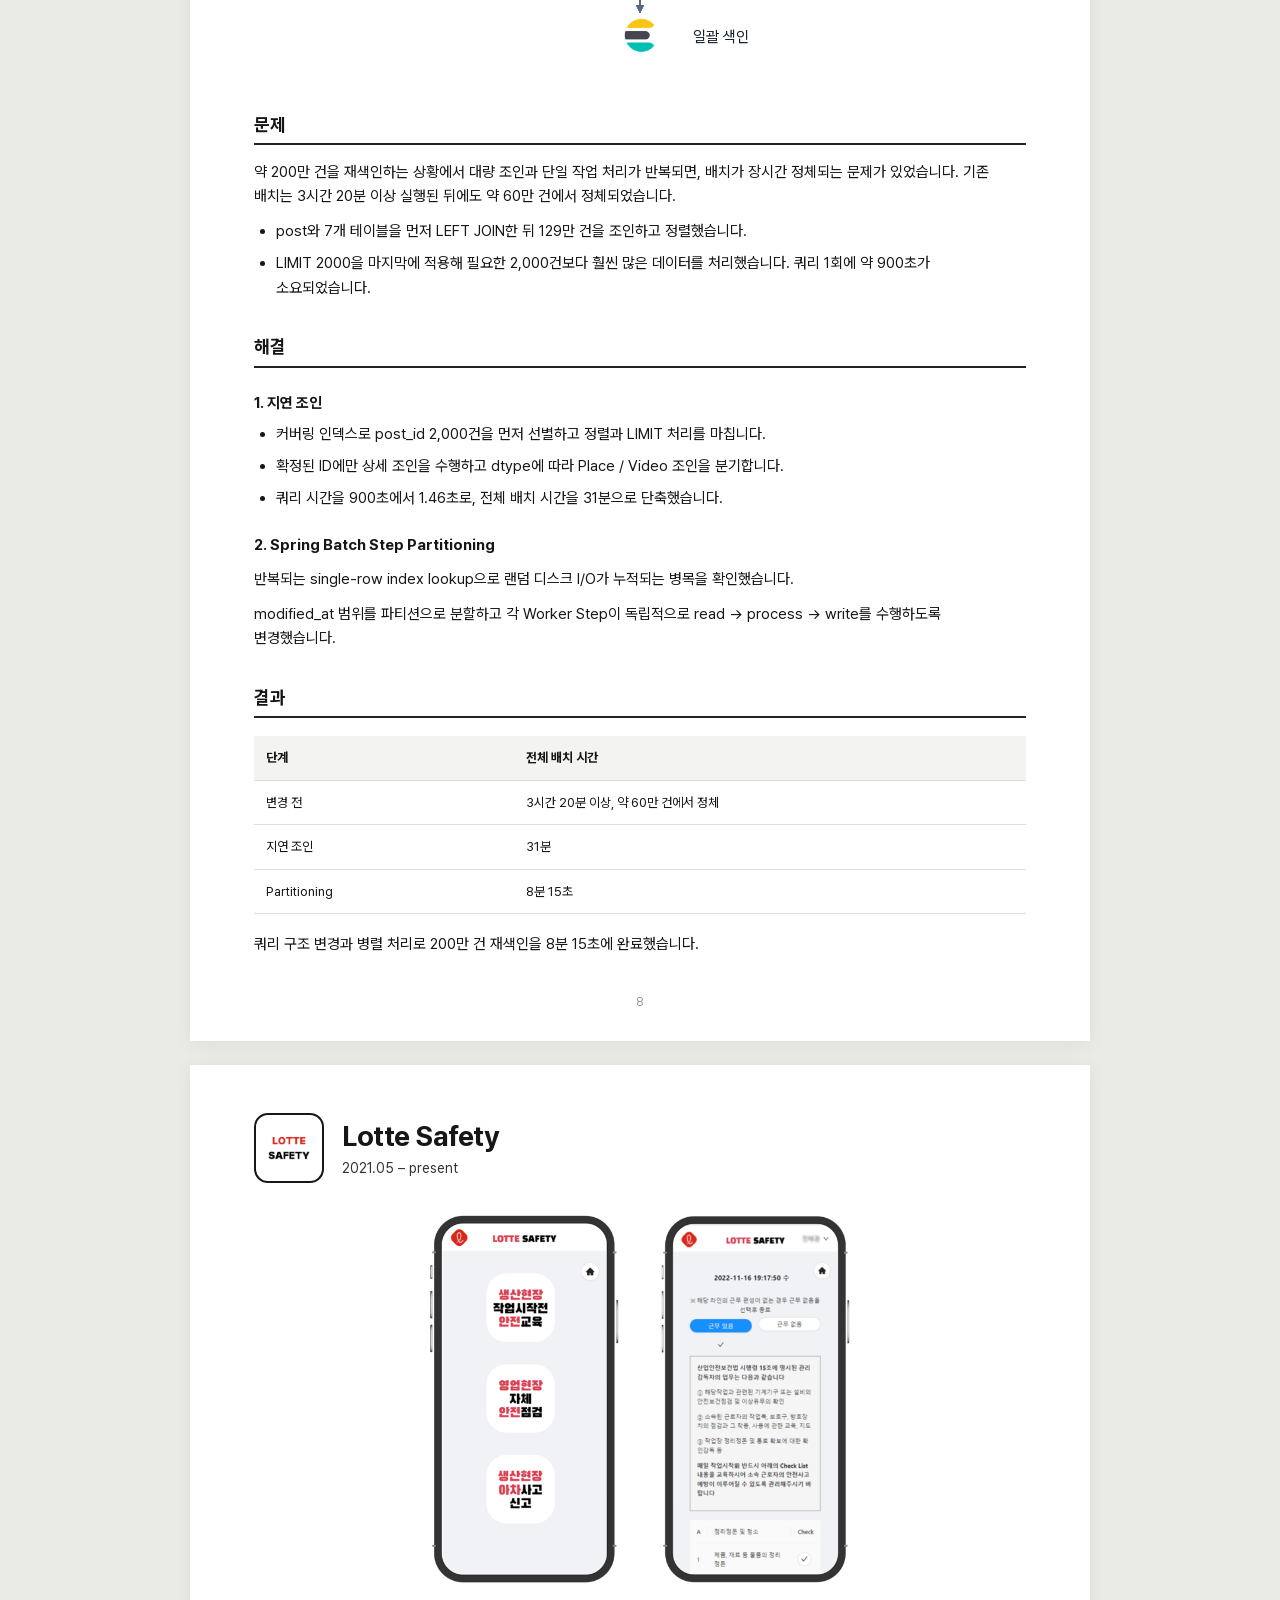
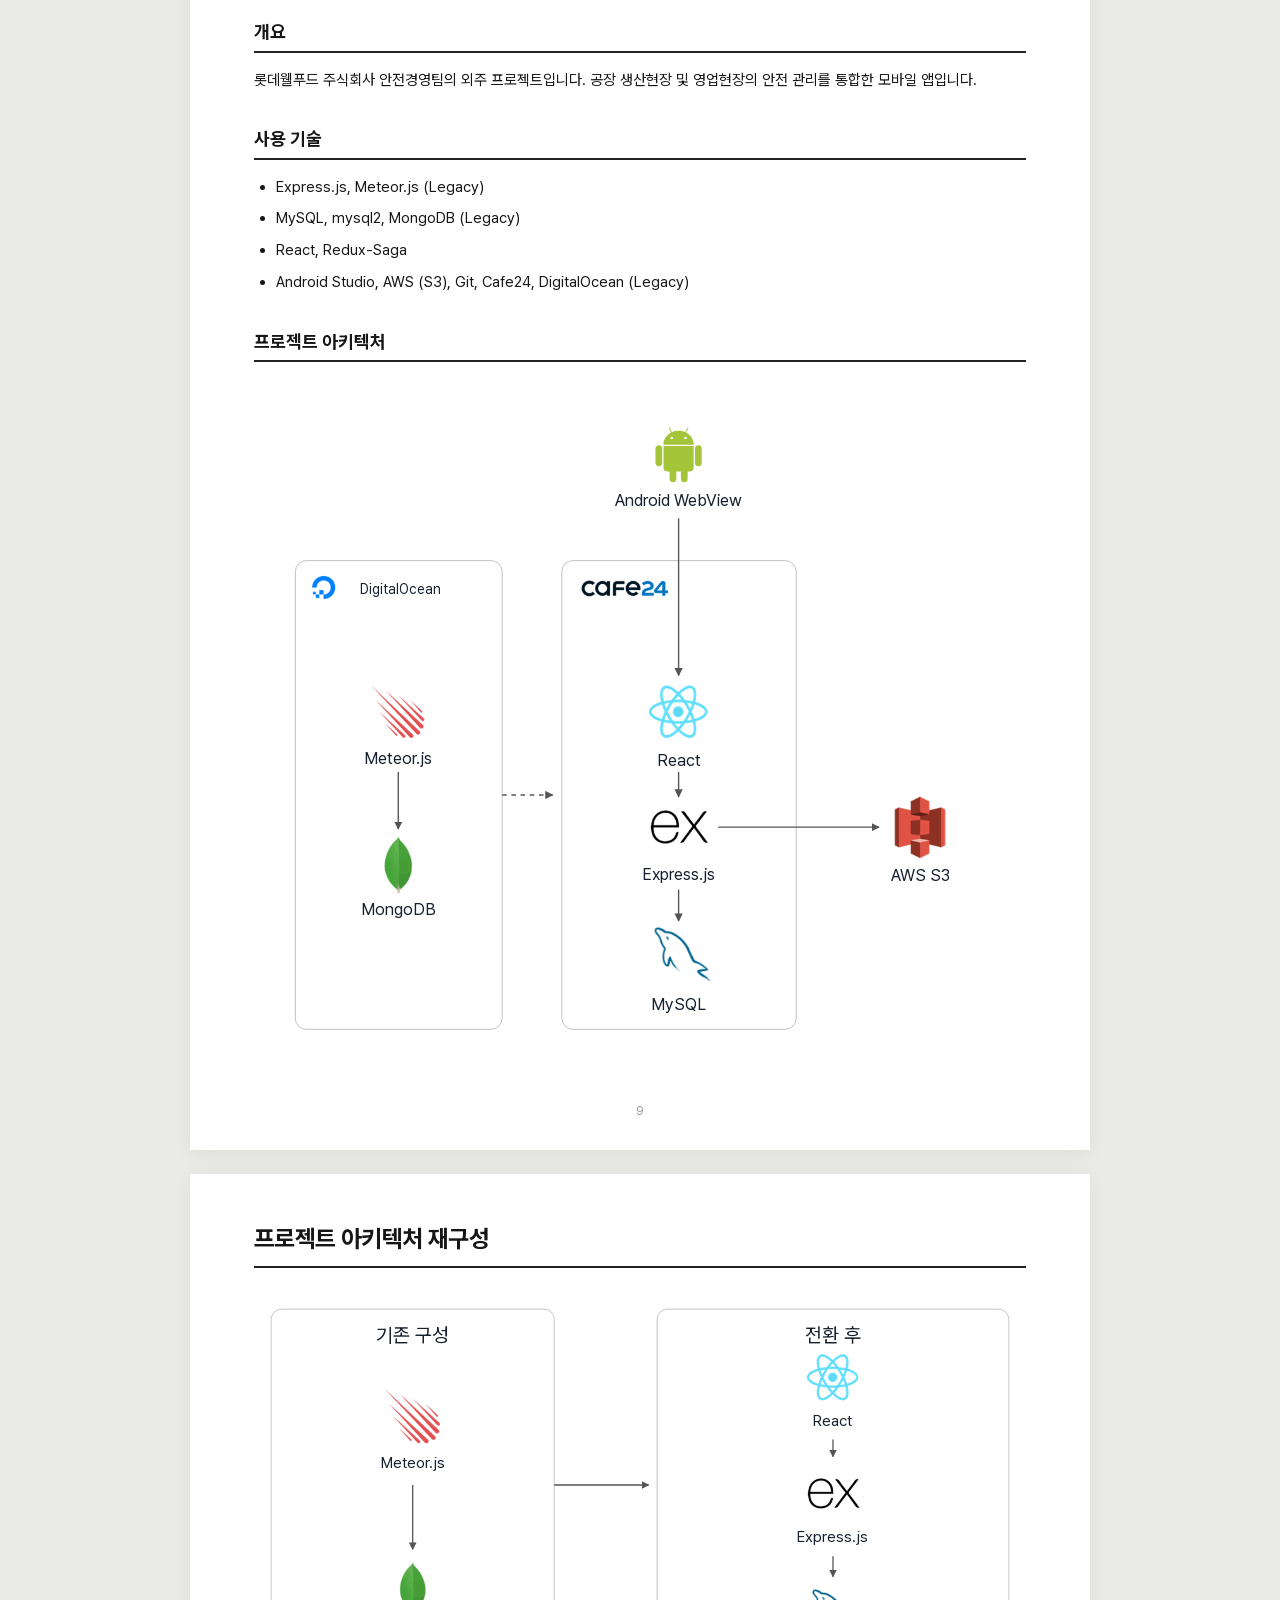
==== commit 70228ee1: "style(portfolio): consolidate success finalization label" ====
--- a/index.html
+++ b/index.html
@@ -3,7 +3,7 @@
 <rect x="250" y="20" width="560" height="435" rx="16" fill="white" stroke="#bbb"/>
 <rect x="285" y="85" width="245" height="330" rx="12" fill="white" stroke="#bbb"/>
 <image x="275" y="35" width="45" height="45" href="[data-uri]"/><image x="386.0" y="92.0" width="38" height="38" href="[data-uri]"/><text x="405" y="151" text-anchor="middle" font-size="17" font-weight="500">EC2</text><image x="75" y="190" width="65" height="65" href="[data-uri]"/><text x="108" y="282" text-anchor="middle" font-size="20" font-weight="500">Flutter</text><g transform="translate(375 160)" fill="none" stroke="#219a77" stroke-width="4"><path d="M30 2L56 12v22c0 17-26 30-26 30S4 51 4 34V12z"/><path d="M18 32l9 9 16-20"/></g><text x="405" y="254" text-anchor="middle" font-size="20" font-weight="500">Caddy</text><image x="374" y="285" width="62" height="62" href="[data-uri]"/><text x="405" y="375" text-anchor="middle" font-size="20" font-weight="500">Spring Boot</text><image x="640" y="155" width="70" height="70" href="[data-uri]"/><text x="675" y="249" text-anchor="middle" font-size="18" font-weight="500">RDS PostgreSQL</text><image x="640.0" y="310.0" width="70" height="70" href="[data-uri]"/><text x="675" y="404" text-anchor="middle" font-size="20" font-weight="500">S3</text><image x="373.0" y="485.0" width="64" height="64" href="[data-uri]"/><text x="405" y="580" text-anchor="middle" font-size="19" font-weight="500">OpenAI Images API</text><path d="M156 222H365" stroke="#424242" stroke-width="1.4" fill="none" marker-end="url(#arrow)"/><path d="M405 264V281" stroke="#424242" stroke-width="1.4" fill="none" marker-end="url(#arrow)"/><path d="M451 315H568V202H632" stroke="#424242" stroke-width="1.4" fill="none" marker-end="url(#arrow)"/><path d="M451 332H635" stroke="#424242" stroke-width="1.4" fill="none" marker-end="url(#arrow)"/><path d="M405 382V476" stroke="#424242" stroke-width="1.4" fill="none" marker-end="url(#arrow)"/></svg></button></figure><div class="page-number">1</div></article></section><section class="sheet" id="page-2" data-label="Hi World, AI 병렬 처리 / 정합성"><article class="web-body"><h1>AI 생성 작업과 사용권 정합성</h1>
-<figure class="diagram"><button class="visual" data-image="assets/pixel-worker.svg" aria-label="최종 아키텍처 확대"><svg xmlns="http://www.w3.org/2000/svg" viewBox="0 0 1180 820" role="img" aria-label="이벤트 기반 AI 생성과 스레드 풀 구성"><title>이벤트 기반 AI 생성과 스레드 풀 구성</title><defs><marker id="event-normal" viewBox="0 0 10 10" refX="9" refY="5" markerWidth="7" markerHeight="7" orient="auto"><path d="M0 0 10 5 0 10z" fill="#556576"/></marker><marker id="event-success" viewBox="0 0 10 10" refX="9" refY="5" markerWidth="7" markerHeight="7" orient="auto"><path d="M0 0 10 5 0 10z" fill="#27845b"/></marker><marker id="event-failure" viewBox="0 0 10 10" refX="9" refY="5" markerWidth="7" markerHeight="7" orient="auto"><path d="M0 0 10 5 0 10z" fill="#c34f4f"/></marker></defs><style>text{font-family:"Pretendard Variable",sans-serif}</style><rect width="1180" height="820" fill="white"/><image x="80" y="60" width="60" height="60" href="[data-uri]"/><text x="110" y="154" text-anchor="middle" font-size="23" fill="#17212e">AI 이미지 생성 API</text><image x="360" y="60" width="60" height="60" href="[data-uri]"/><text x="390" y="154" text-anchor="middle" font-size="23" fill="#17212e">PostgreSQL</text><text x="390" y="184" text-anchor="middle" font-size="19" fill="#556576">작업 대기열</text><image x="640" y="60" width="60" height="60" href="[data-uri]"/><text x="670" y="154" text-anchor="middle" font-size="23" fill="#17212e">Dispatcher</text><text x="670" y="184" text-anchor="middle" font-size="19" fill="#556576">LISTEN/NOTIFY, 복구 폴링</text><path d="M148 90H352" fill="none" stroke="#556576" stroke-width="2" marker-end="url(#event-normal)"/><text x="250" y="70" text-anchor="middle" font-size="19" fill="#556576">작업 등록</text><path d="M428 90H632" fill="none" stroke="#556576" stroke-width="2" marker-end="url(#event-normal)"/><text x="530" y="70" text-anchor="middle" font-size="19" fill="#556576">커밋 후 알림 전송</text><path d="M670 200V322" fill="none" stroke="#556576" stroke-width="2" marker-end="url(#event-normal)"/><text x="652" y="260" text-anchor="end" font-size="19" fill="#556576">작업 실행</text><image x="640" y="330" width="60" height="60" href="[data-uri]"/><text x="670" y="424" text-anchor="middle" font-size="23" fill="#17212e">Worker</text><text x="670" y="454" text-anchor="middle" font-size="19" fill="#556576">가상 스레드 8개</text><image x="300" y="330" width="60" height="60" href="[data-uri]"/><text x="330" y="424" text-anchor="middle" font-size="23" fill="#17212e">OpenAI API</text><image x="980" y="330" width="60" height="60" href="[data-uri]"/><text x="1010" y="424" text-anchor="middle" font-size="23" fill="#17212e">후처리 Worker</text><text x="1010" y="454" text-anchor="middle" font-size="19" fill="#556576">플랫폼 스레드 2개</text><path d="M632 342H368" fill="none" stroke="#556576" stroke-width="2" marker-end="url(#event-normal)"/><text x="500" y="322" text-anchor="middle" font-size="19" fill="#556576">이미지 생성 요청</text><path d="M368 378H632" fill="none" stroke="#556576" stroke-width="2" marker-end="url(#event-normal)"/><text x="500" y="410" text-anchor="middle" font-size="19" fill="#556576">생성 이미지 반환</text><path d="M972 378H708" fill="none" stroke="#556576" stroke-width="2" marker-end="url(#event-normal)"/><text x="840" y="410" text-anchor="middle" font-size="19" fill="#556576">가공 결과 반환</text><path d="M670 478V550" fill="none" stroke="#556576" stroke-width="2"/><circle cx="670" cy="550" r="4" fill="#556576"/><path d="M670 550H470V572" fill="none" stroke="#27845b" stroke-width="2" marker-end="url(#event-success)"/><text x="560" y="530" text-anchor="middle" font-size="19" fill="#27845b">성공 시 결과 저장</text><path d="M670 550H870V647" fill="none" stroke="#c34f4f" stroke-width="2" marker-end="url(#event-failure)"/><text x="780" y="530" text-anchor="middle" font-size="19" fill="#c34f4f">실패 시 상태 기록</text><image x="440" y="655" width="60" height="60" href="[data-uri]"/><text x="470" y="749" text-anchor="middle" font-size="23" fill="#17212e">PostgreSQL</text><text x="470" y="779" text-anchor="middle" font-size="19" fill="#556576">결과와 사용권</text><image x="840" y="655" width="60" height="60" href="[data-uri]"/><text x="870" y="749" text-anchor="middle" font-size="23" fill="#17212e">PostgreSQL</text><text x="870" y="779" text-anchor="middle" font-size="19" fill="#556576">작업 상태</text><image x="818.0" y="88.0" width="44" height="44" href="[data-uri]"/><image x="988" y="88" width="44" height="44" href="[data-uri]"/><text x="840" y="70" text-anchor="middle" font-size="17" fill="#556576">S3</text><text x="1010" y="70" text-anchor="middle" font-size="17" fill="#556576">PostgreSQL</text><text x="808" y="250" text-anchor="start" font-size="17" fill="#556576">응답 저장</text><text x="925" y="155" text-anchor="middle" font-size="17" fill="#556576">체크포인트 확정</text><path d="M708 342H790V110H810" fill="none" stroke="#556576" stroke-width="2" marker-end="url(#event-normal)"/><path d="M870 110H980" fill="none" stroke="#556576" stroke-width="2" marker-end="url(#event-normal)"/><path d="M1010 140V322" fill="none" stroke="#556576" stroke-width="2" marker-end="url(#event-normal)"/><text x="1026" y="250" text-anchor="start" font-size="19" fill="#556576">후처리 위임</text><image x="448.0" y="578.0" width="44" height="44" href="[data-uri]"/><text x="420" y="607" text-anchor="middle" font-size="18" fill="#556576">S3</text><path d="M470 628V647" fill="none" stroke="#27845b" stroke-width="2" marker-end="url(#event-success)"/><text x="610" y="644" text-anchor="middle" font-size="17" fill="#27845b">결과와 사용권 확정</text></svg></button></figure>
+<figure class="diagram"><button class="visual" data-image="assets/pixel-worker.svg" aria-label="최종 아키텍처 확대"><svg xmlns="http://www.w3.org/2000/svg" viewBox="0 0 1180 820" role="img" aria-label="이벤트 기반 AI 생성과 스레드 풀 구성"><title>이벤트 기반 AI 생성과 스레드 풀 구성</title><defs><marker id="event-normal" viewBox="0 0 10 10" refX="9" refY="5" markerWidth="7" markerHeight="7" orient="auto"><path d="M0 0 10 5 0 10z" fill="#556576"/></marker><marker id="event-success" viewBox="0 0 10 10" refX="9" refY="5" markerWidth="7" markerHeight="7" orient="auto"><path d="M0 0 10 5 0 10z" fill="#27845b"/></marker><marker id="event-failure" viewBox="0 0 10 10" refX="9" refY="5" markerWidth="7" markerHeight="7" orient="auto"><path d="M0 0 10 5 0 10z" fill="#c34f4f"/></marker></defs><style>text{font-family:"Pretendard Variable",sans-serif}</style><rect width="1180" height="820" fill="white"/><image x="80" y="60" width="60" height="60" href="[data-uri]"/><text x="110" y="154" text-anchor="middle" font-size="23" fill="#17212e">AI 이미지 생성 API</text><image x="360" y="60" width="60" height="60" href="[data-uri]"/><text x="390" y="154" text-anchor="middle" font-size="23" fill="#17212e">PostgreSQL</text><text x="390" y="184" text-anchor="middle" font-size="19" fill="#556576">작업 대기열</text><image x="640" y="60" width="60" height="60" href="[data-uri]"/><text x="670" y="154" text-anchor="middle" font-size="23" fill="#17212e">Dispatcher</text><text x="670" y="184" text-anchor="middle" font-size="19" fill="#556576">LISTEN/NOTIFY, 복구 폴링</text><path d="M148 90H352" fill="none" stroke="#556576" stroke-width="2" marker-end="url(#event-normal)"/><text x="250" y="70" text-anchor="middle" font-size="19" fill="#556576">작업 등록</text><path d="M428 90H632" fill="none" stroke="#556576" stroke-width="2" marker-end="url(#event-normal)"/><text x="530" y="70" text-anchor="middle" font-size="19" fill="#556576">커밋 후 알림 전송</text><path d="M670 200V322" fill="none" stroke="#556576" stroke-width="2" marker-end="url(#event-normal)"/><text x="652" y="260" text-anchor="end" font-size="19" fill="#556576">작업 실행</text><image x="640" y="330" width="60" height="60" href="[data-uri]"/><text x="670" y="424" text-anchor="middle" font-size="23" fill="#17212e">Worker</text><text x="670" y="454" text-anchor="middle" font-size="19" fill="#556576">가상 스레드 8개</text><image x="300" y="330" width="60" height="60" href="[data-uri]"/><text x="330" y="424" text-anchor="middle" font-size="23" fill="#17212e">OpenAI API</text><image x="980" y="330" width="60" height="60" href="[data-uri]"/><text x="1010" y="424" text-anchor="middle" font-size="23" fill="#17212e">후처리 Worker</text><text x="1010" y="454" text-anchor="middle" font-size="19" fill="#556576">플랫폼 스레드 2개</text><path d="M632 342H368" fill="none" stroke="#556576" stroke-width="2" marker-end="url(#event-normal)"/><text x="500" y="322" text-anchor="middle" font-size="19" fill="#556576">이미지 생성 요청</text><path d="M368 378H632" fill="none" stroke="#556576" stroke-width="2" marker-end="url(#event-normal)"/><text x="500" y="410" text-anchor="middle" font-size="19" fill="#556576">생성 이미지 반환</text><path d="M972 378H708" fill="none" stroke="#556576" stroke-width="2" marker-end="url(#event-normal)"/><text x="840" y="410" text-anchor="middle" font-size="19" fill="#556576">가공 결과 반환</text><path d="M670 478V550" fill="none" stroke="#556576" stroke-width="2"/><circle cx="670" cy="550" r="4" fill="#556576"/><path d="M670 550H470V572" fill="none" stroke="#27845b" stroke-width="2" marker-end="url(#event-success)"/><text x="650" y="530" text-anchor="end" font-size="19" fill="#27845b">성공 시 결과 및 사용권 확정</text><path d="M670 550H870V647" fill="none" stroke="#c34f4f" stroke-width="2" marker-end="url(#event-failure)"/><text x="780" y="530" text-anchor="middle" font-size="19" fill="#c34f4f">실패 시 상태 기록</text><image x="440" y="655" width="60" height="60" href="[data-uri]"/><text x="470" y="749" text-anchor="middle" font-size="23" fill="#17212e">PostgreSQL</text><text x="470" y="779" text-anchor="middle" font-size="19" fill="#556576">결과와 사용권</text><image x="840" y="655" width="60" height="60" href="[data-uri]"/><text x="870" y="749" text-anchor="middle" font-size="23" fill="#17212e">PostgreSQL</text><text x="870" y="779" text-anchor="middle" font-size="19" fill="#556576">작업 상태</text><image x="818.0" y="88.0" width="44" height="44" href="[data-uri]"/><image x="988" y="88" width="44" height="44" href="[data-uri]"/><text x="840" y="70" text-anchor="middle" font-size="17" fill="#556576">S3</text><text x="1010" y="70" text-anchor="middle" font-size="17" fill="#556576">PostgreSQL</text><text x="808" y="250" text-anchor="start" font-size="17" fill="#556576">응답 저장</text><text x="925" y="155" text-anchor="middle" font-size="17" fill="#556576">체크포인트 확정</text><path d="M708 342H790V110H810" fill="none" stroke="#556576" stroke-width="2" marker-end="url(#event-normal)"/><path d="M870 110H980" fill="none" stroke="#556576" stroke-width="2" marker-end="url(#event-normal)"/><path d="M1010 140V322" fill="none" stroke="#556576" stroke-width="2" marker-end="url(#event-normal)"/><text x="1026" y="250" text-anchor="start" font-size="19" fill="#556576">후처리 위임</text><image x="448.0" y="578.0" width="44" height="44" href="[data-uri]"/><text x="420" y="607" text-anchor="middle" font-size="18" fill="#556576">S3</text><path d="M470 628V647" fill="none" stroke="#27845b" stroke-width="2" marker-end="url(#event-success)"/></svg></button></figure>
 <h2>문제</h2>
 <ul><li>동일한 AI 생성 작업 4건의 전체 완료에 84.57초가 걸렸습니다. 요청은 DB에 저장됐지만, 스케줄러 하나가 외부 API 응답 대기부터 완료 처리까지 수행해 다음 작업이 앞선 작업을 기다리는 구조였습니다.</li><li>서로 다른 사용자의 요청도 직렬로 처리됐으며, 스케줄러 풀을 늘려도 같은 주기 작업은 동시에 실행되지 않았습니다. 작업 실행을 분리하면서 중복 실행에 따른 결과 저장과 사용권 차감도 제어해야 했습니다.</li></ul>
 <h2>해결</h2>
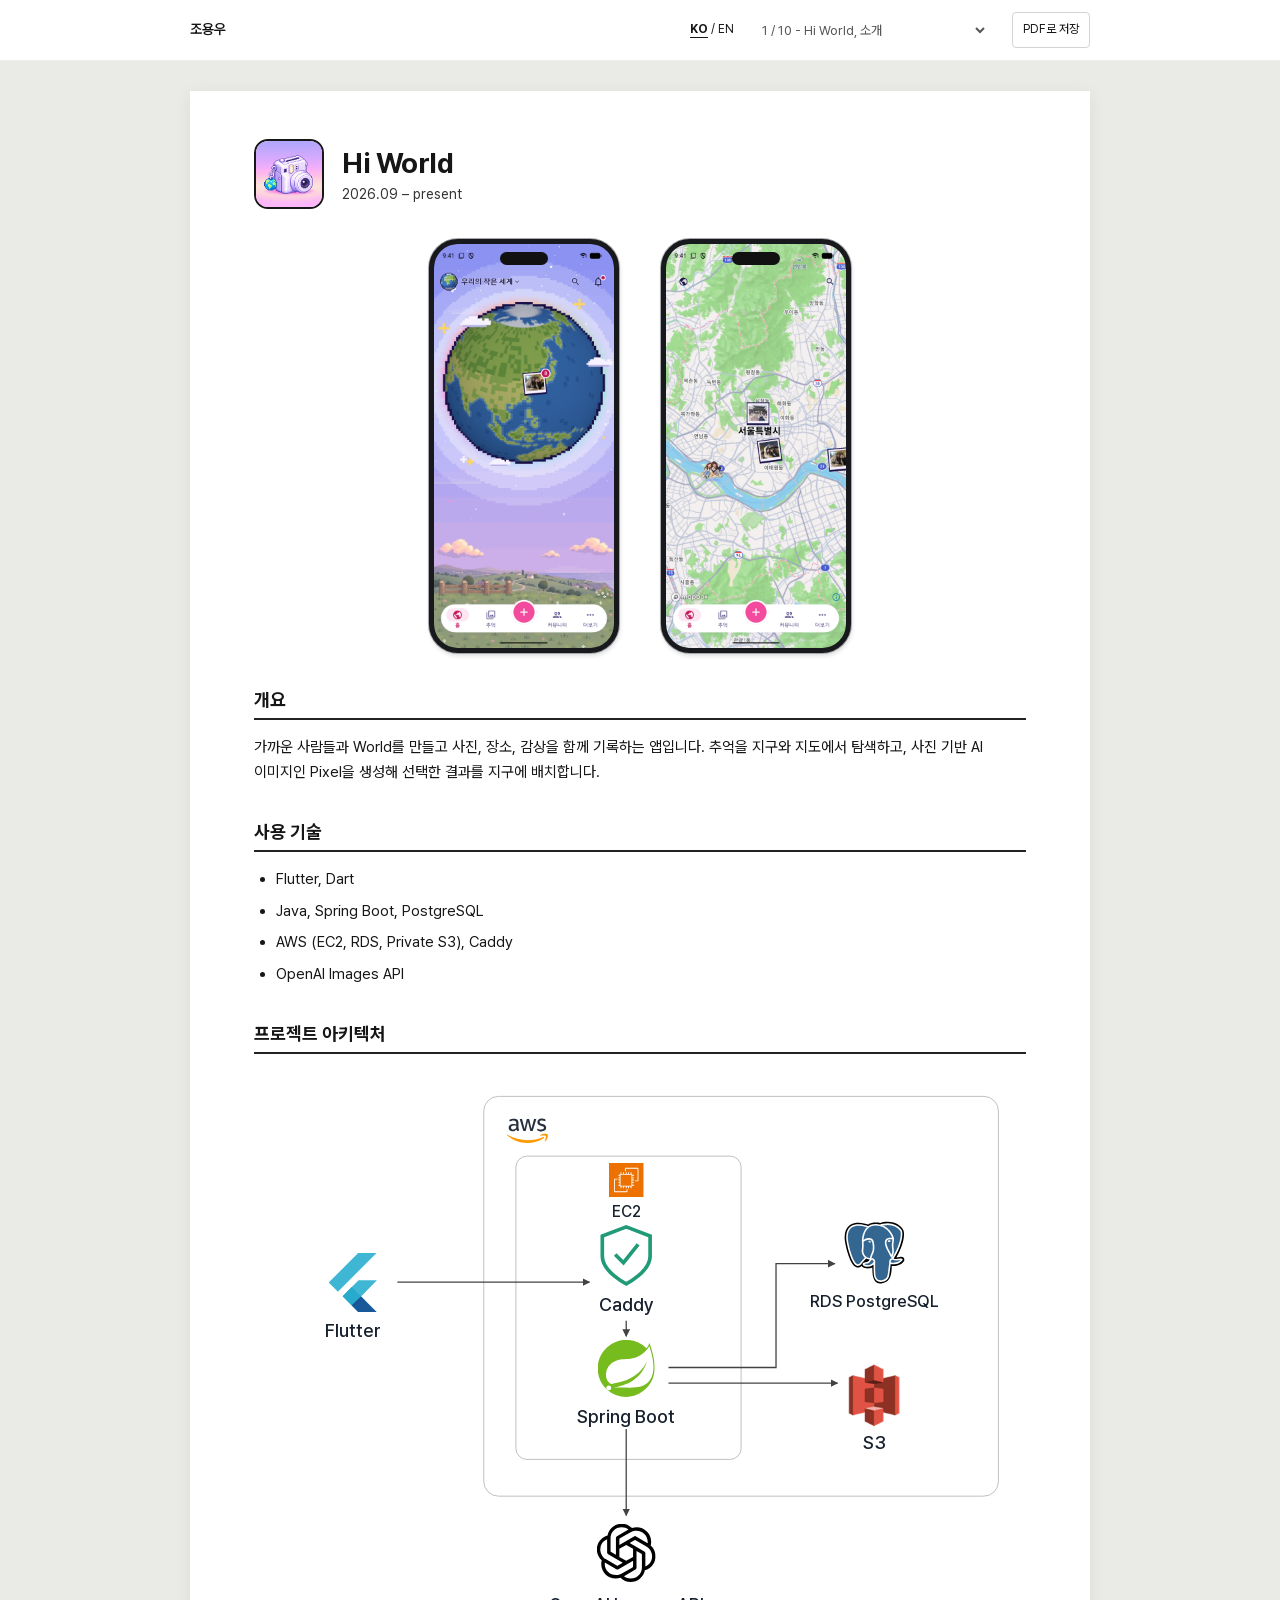
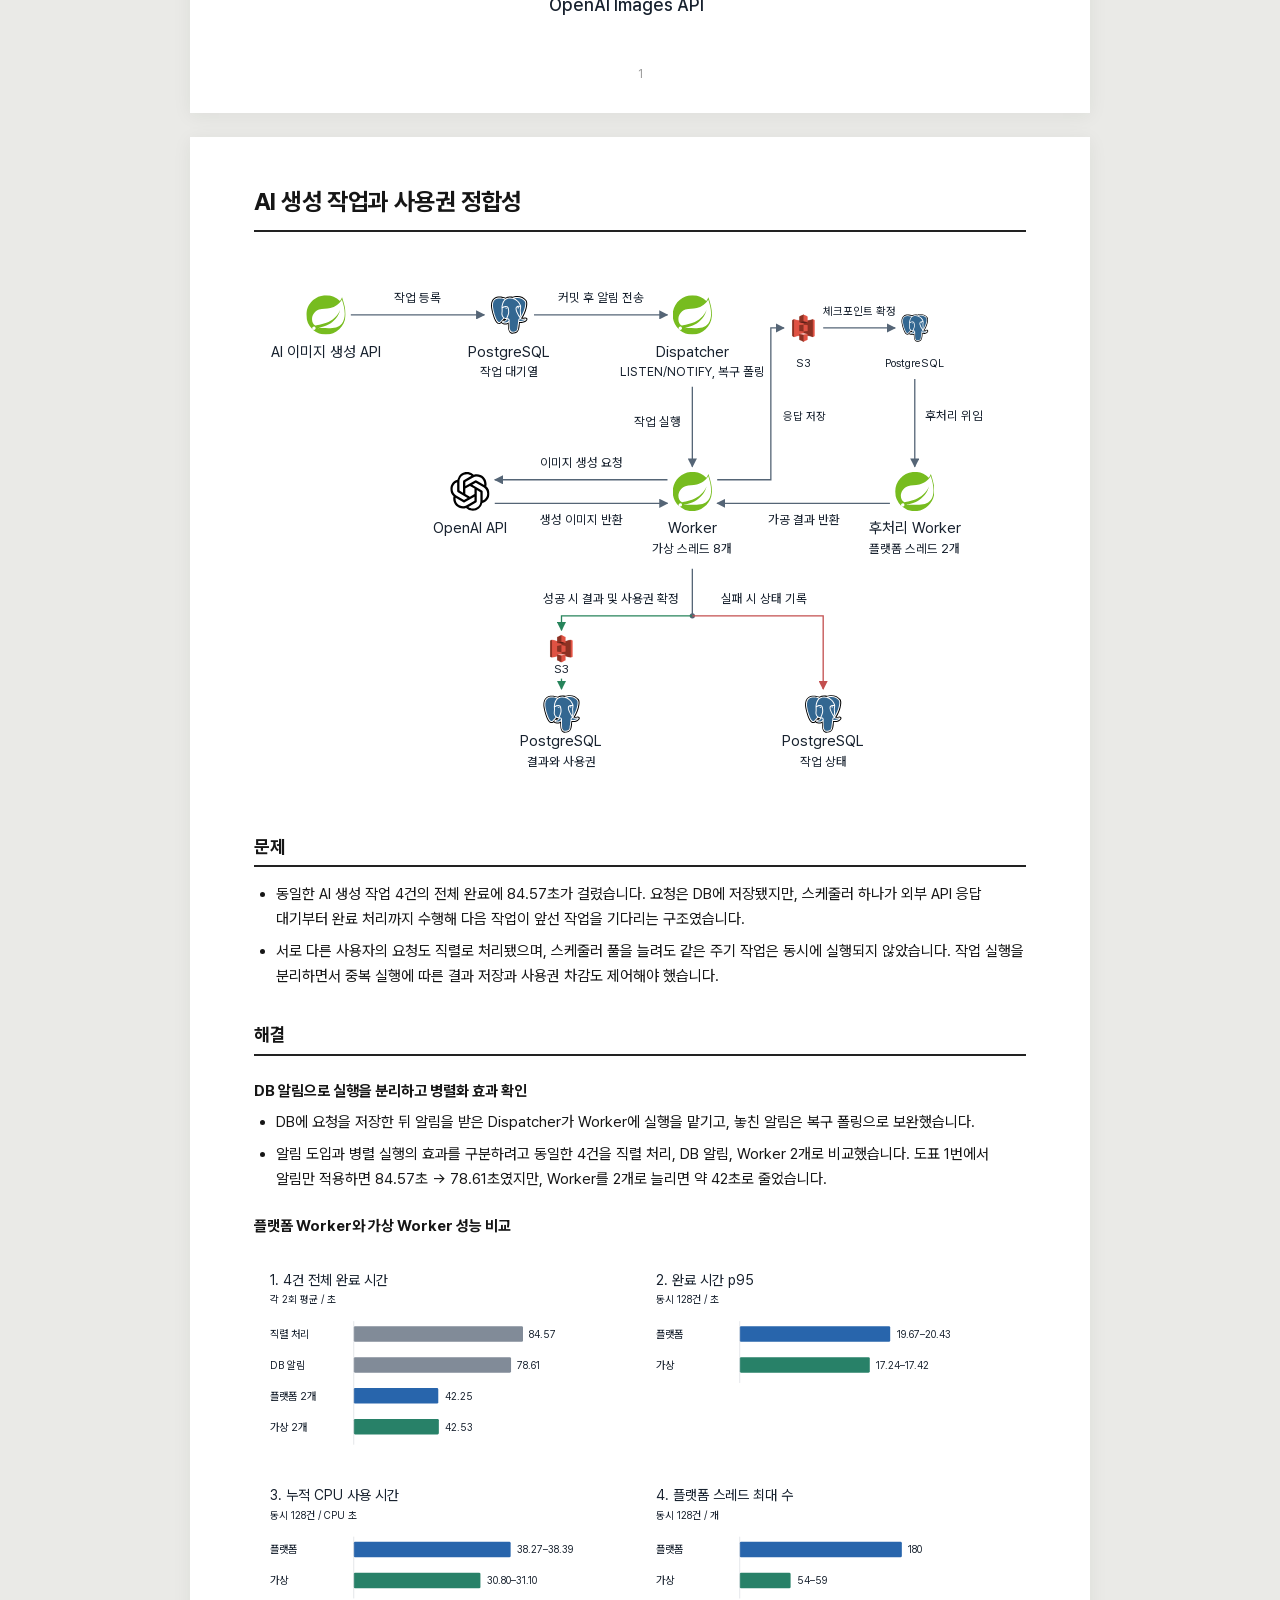
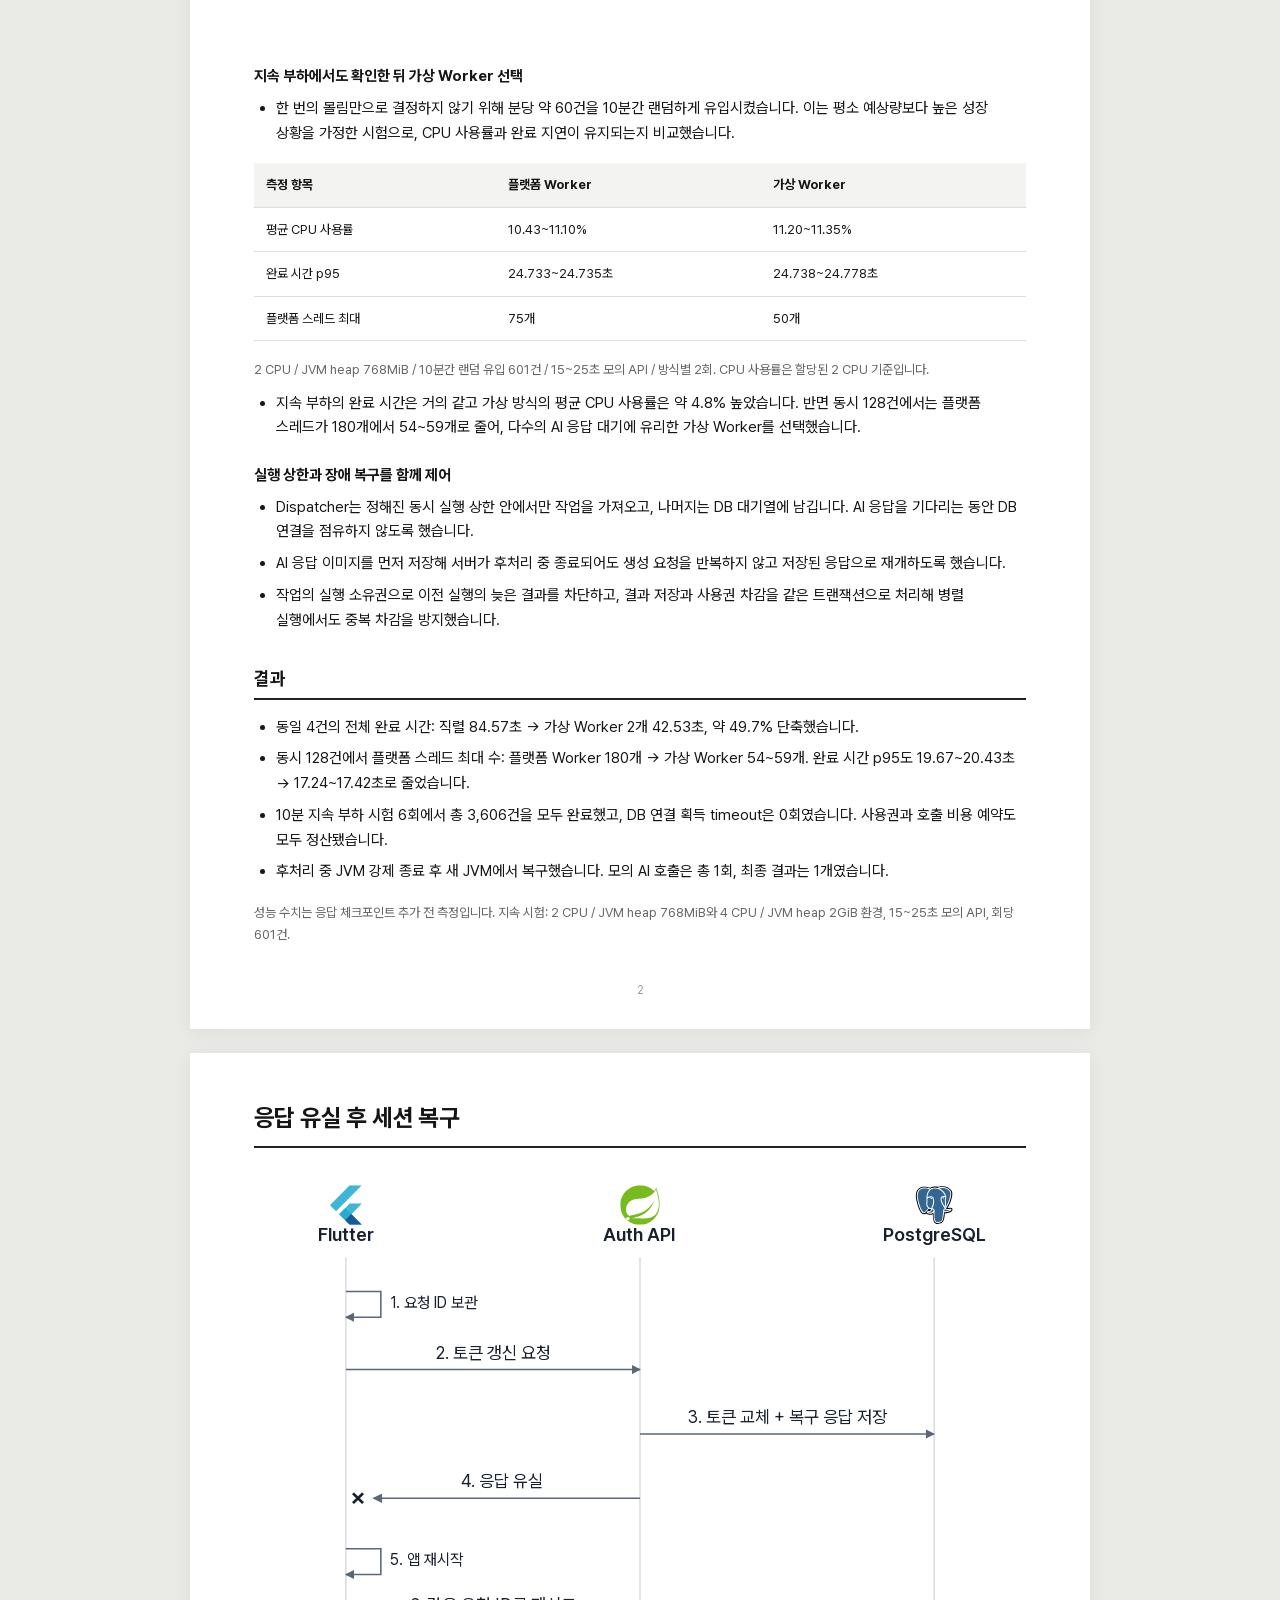
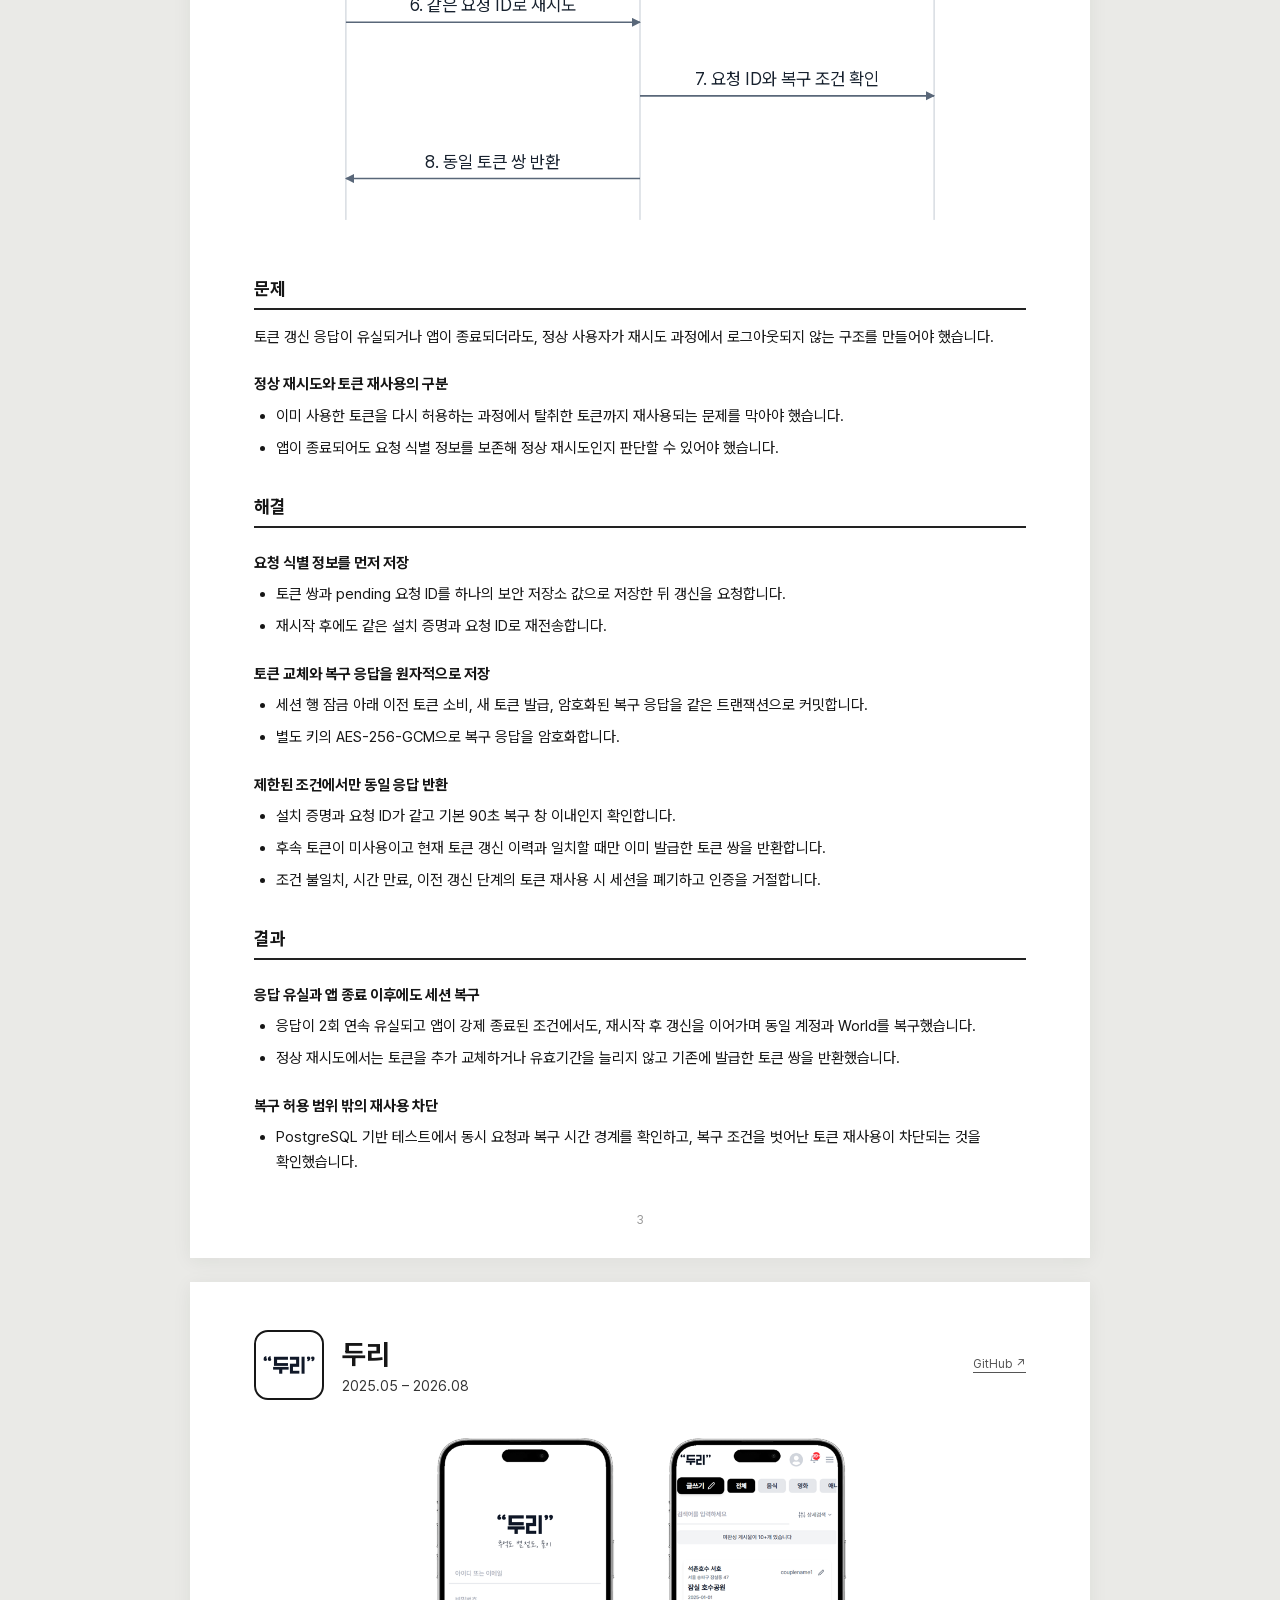
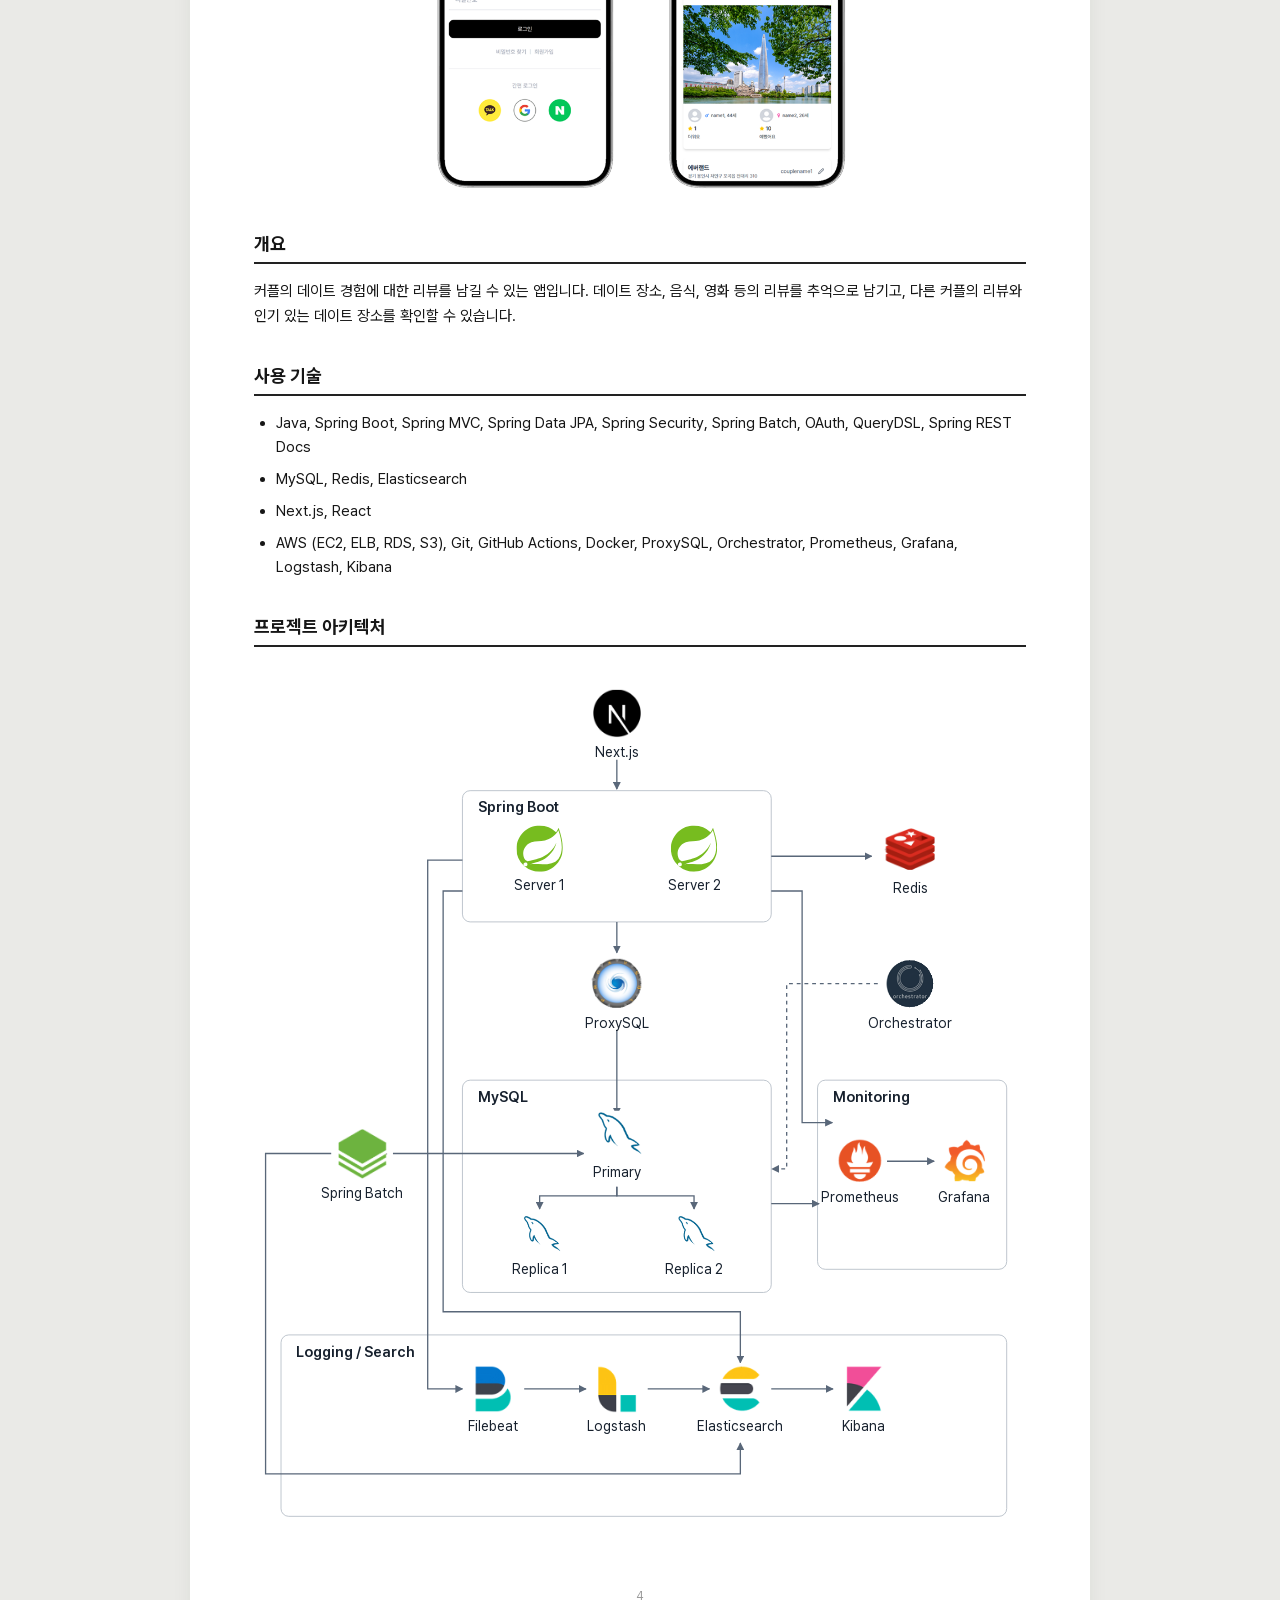
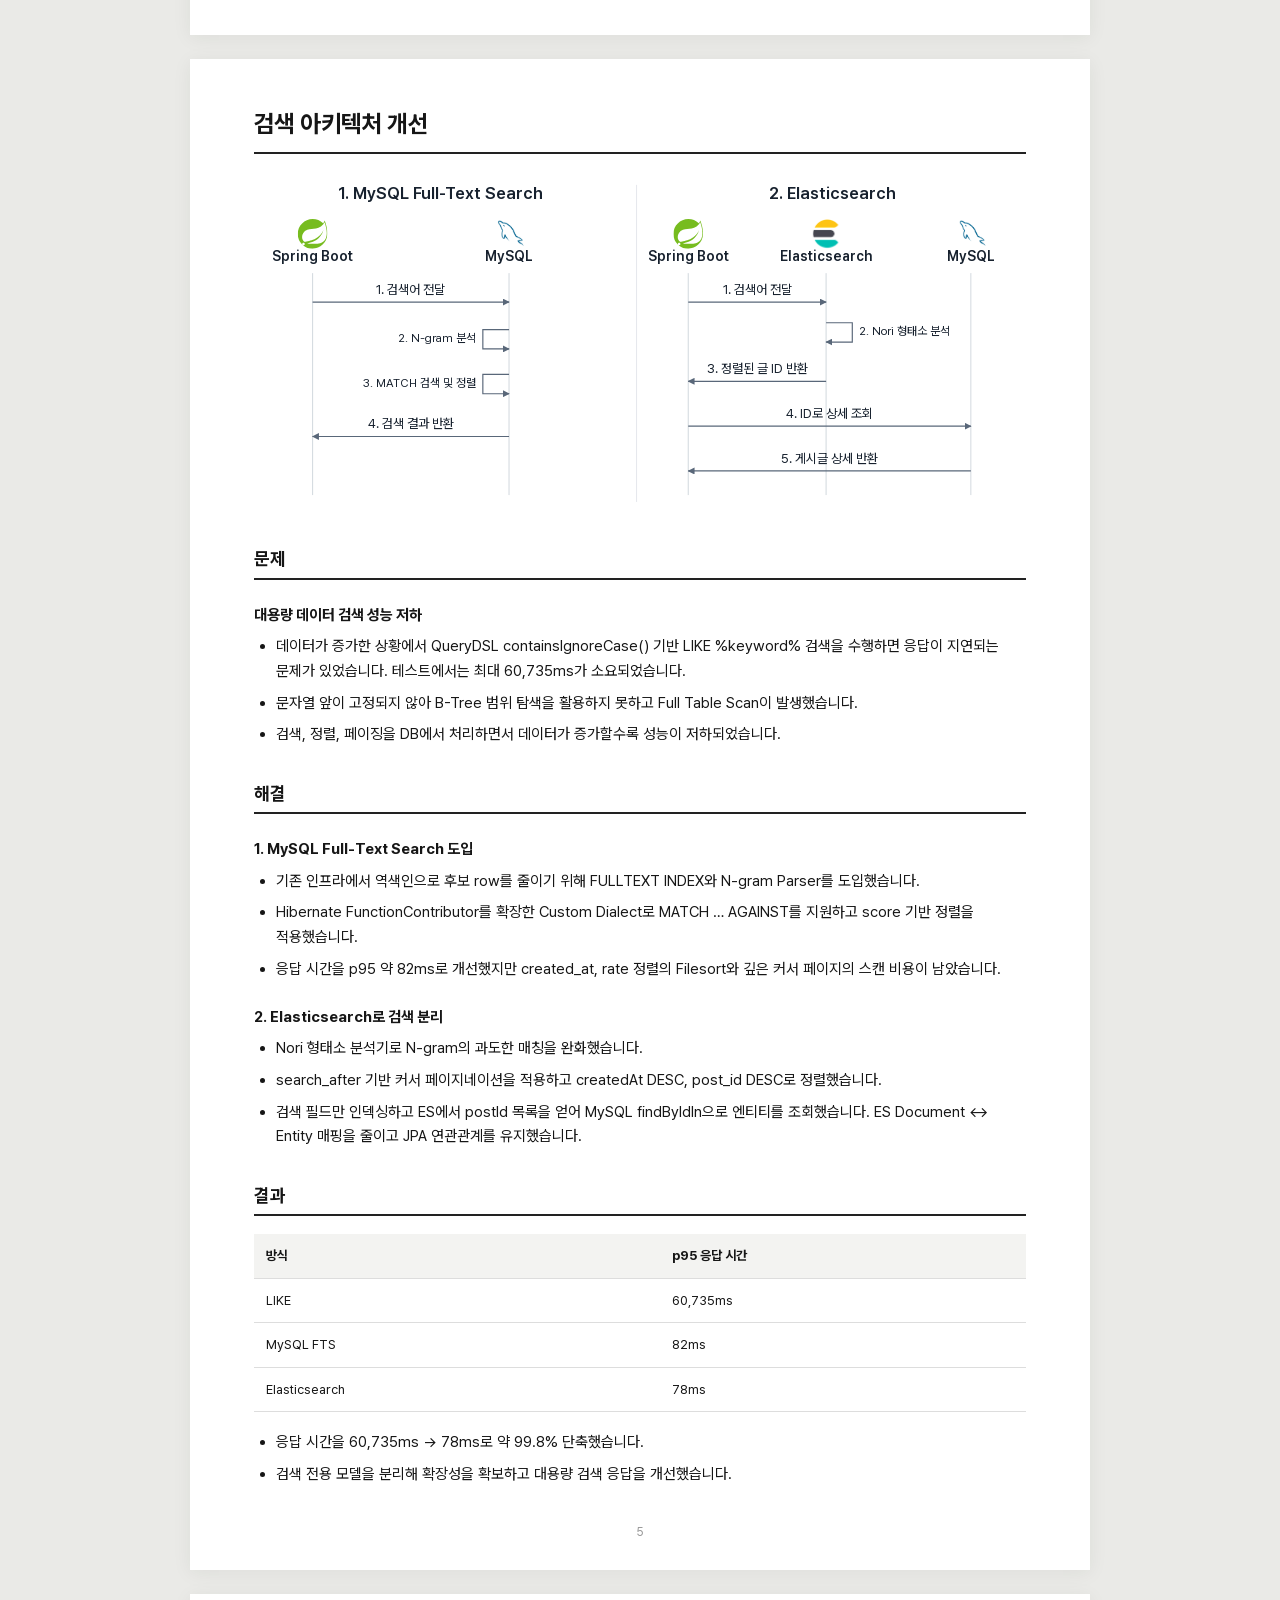
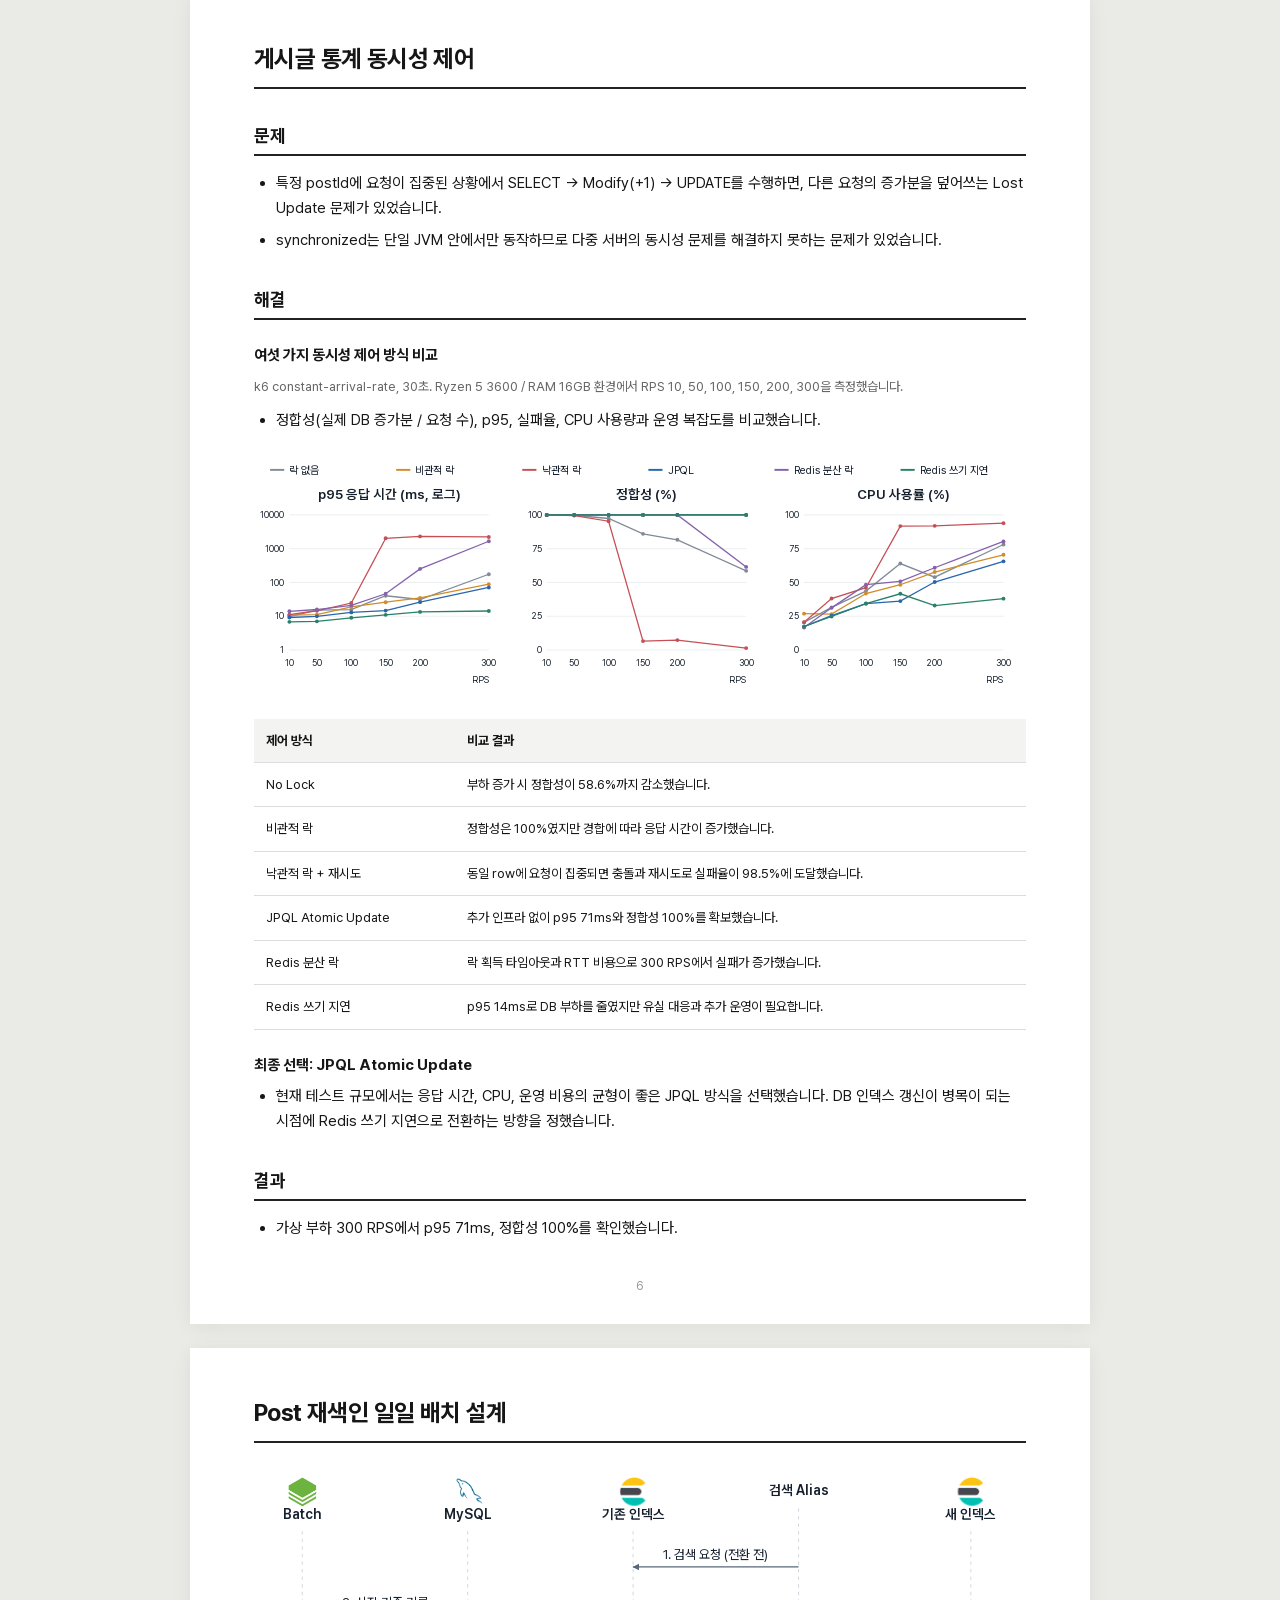
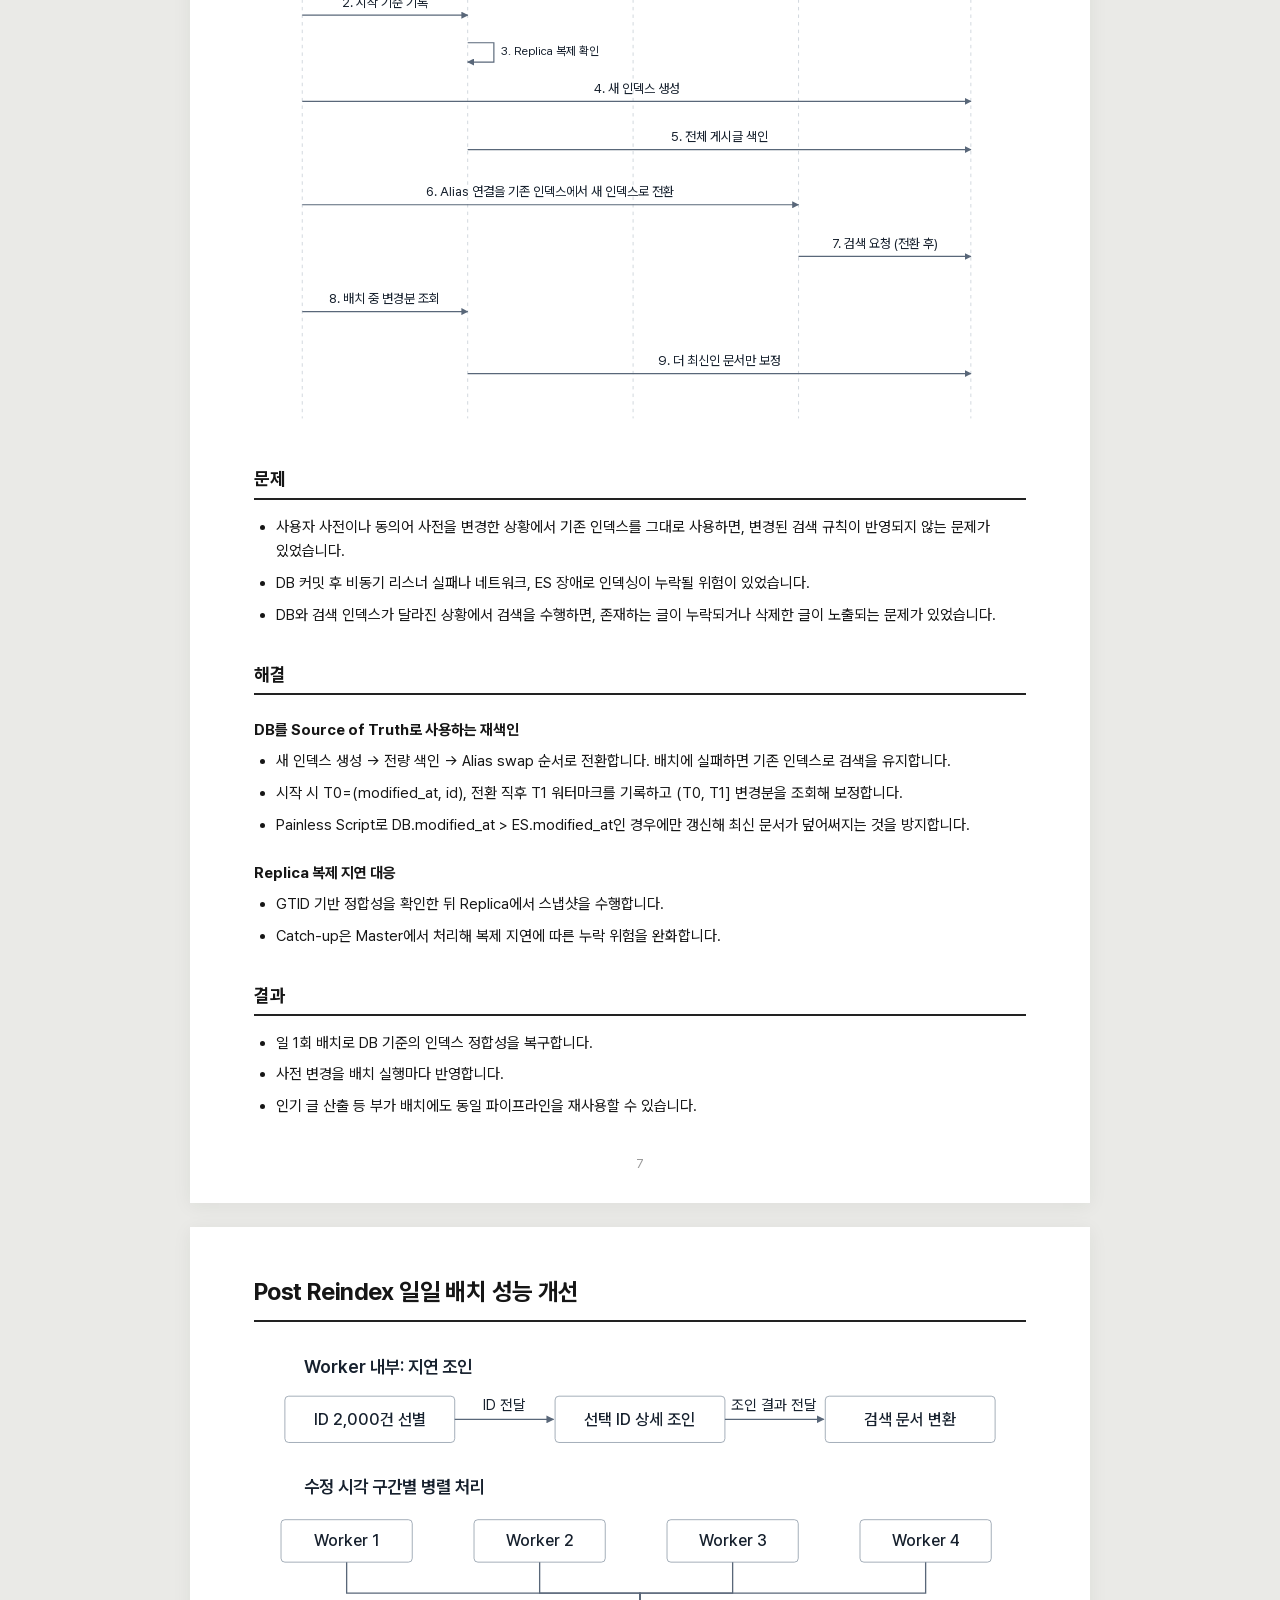
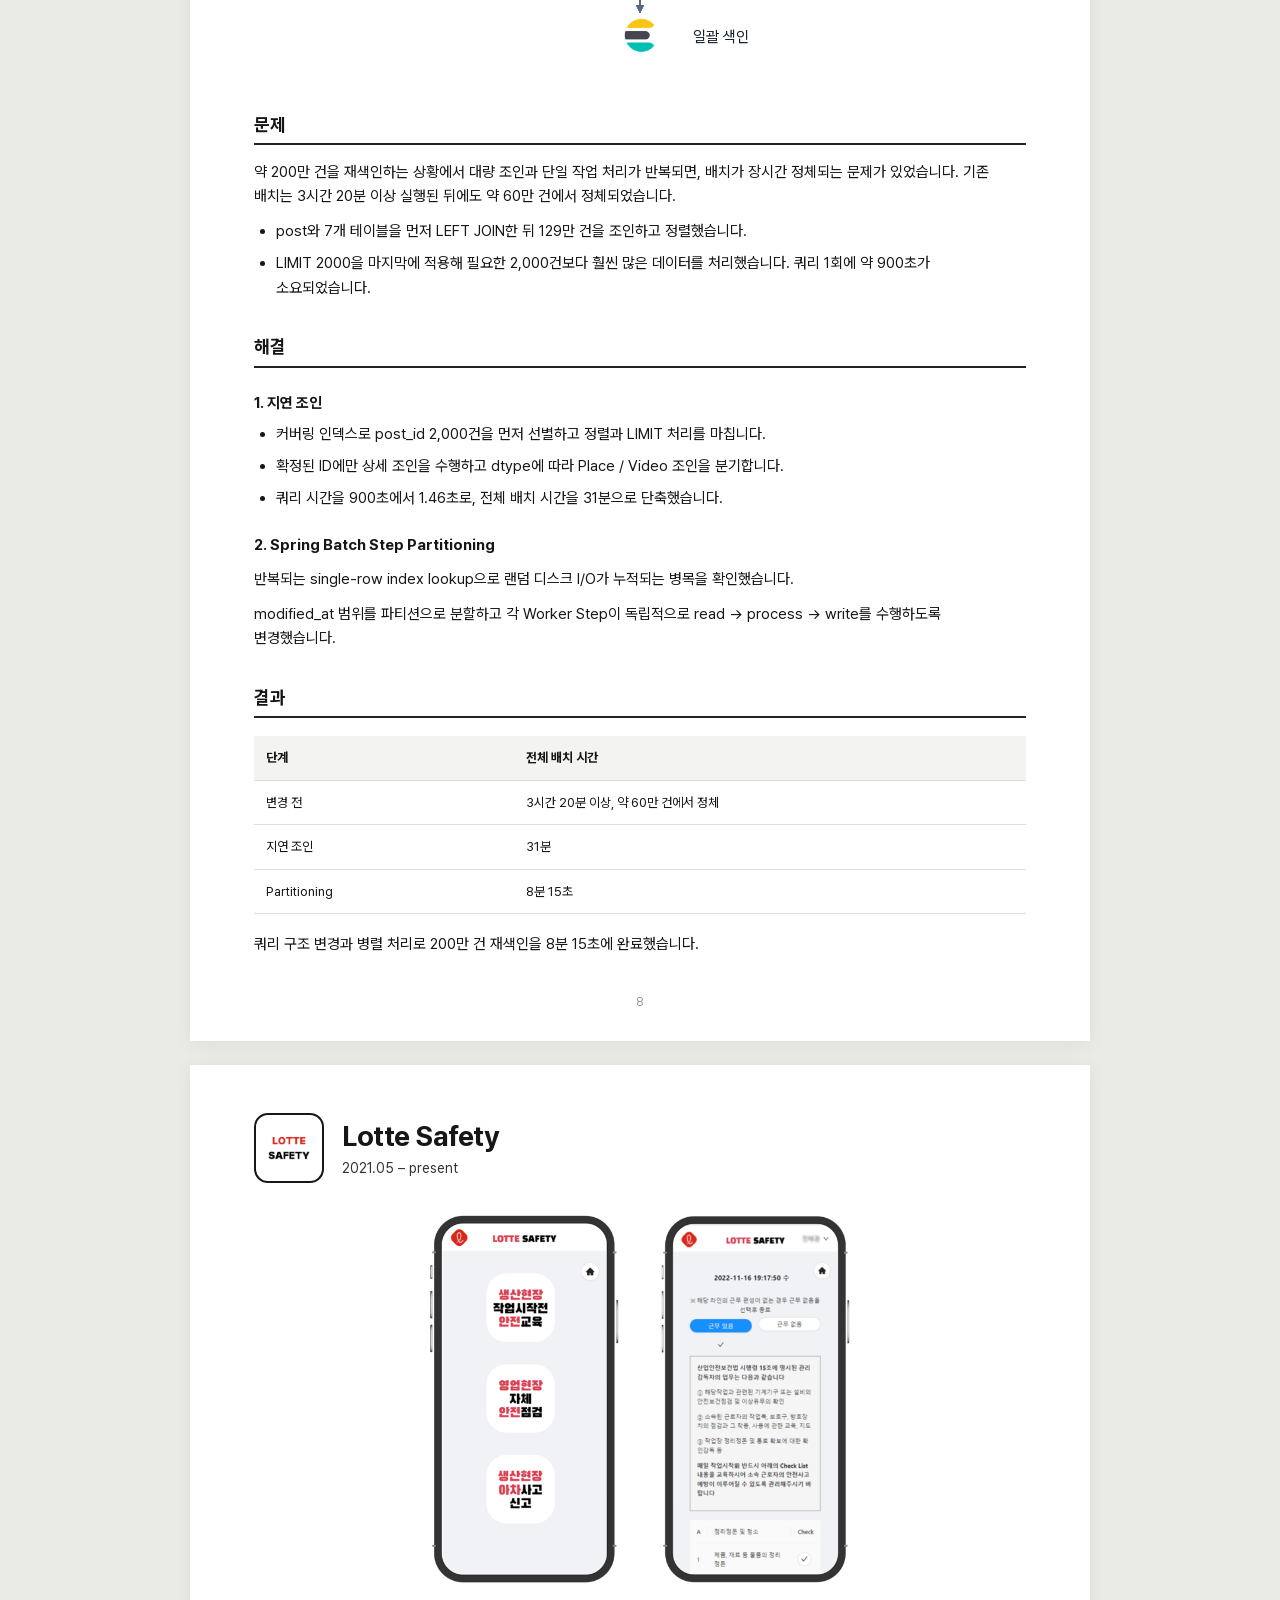
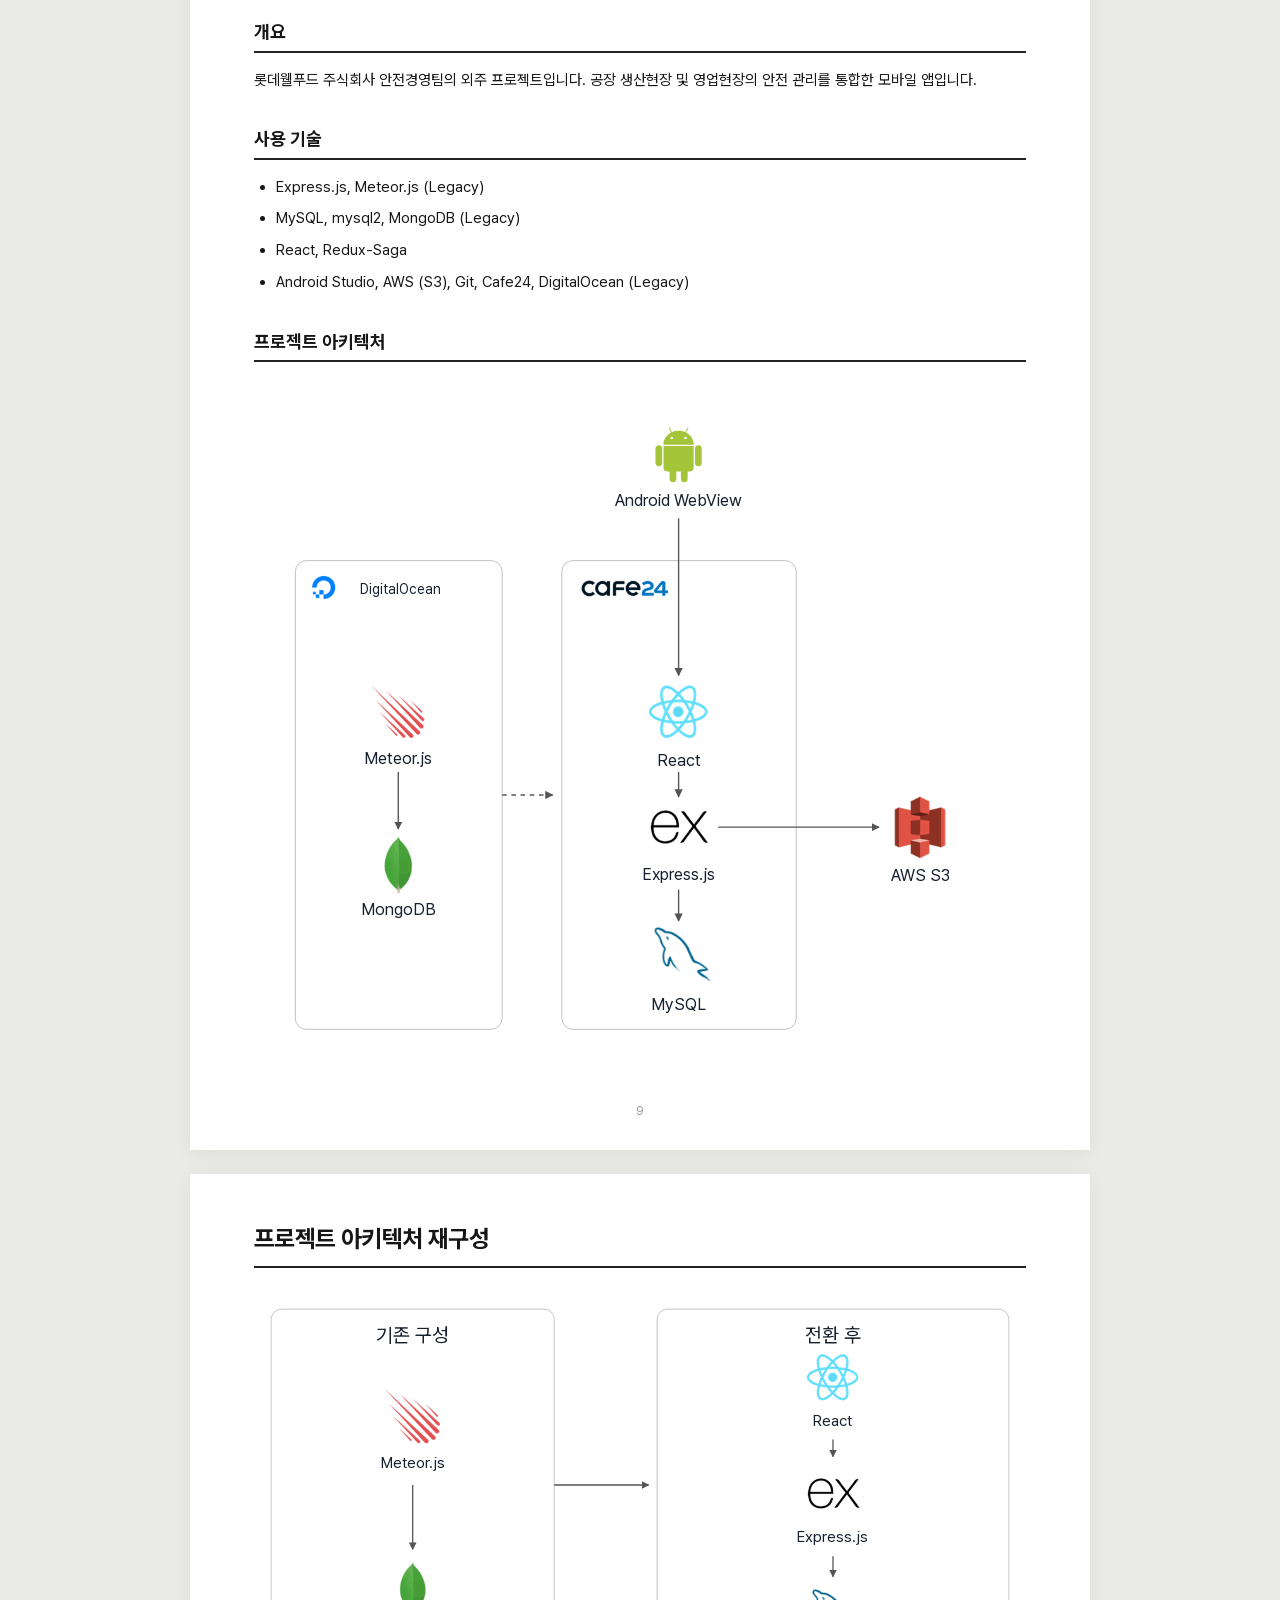
==== commit 2ab81cae: "style(portfolio): place storage names below icons" ====
--- a/index.html
+++ b/index.html
@@ -3,7 +3,7 @@
 <rect x="250" y="20" width="560" height="435" rx="16" fill="white" stroke="#bbb"/>
 <rect x="285" y="85" width="245" height="330" rx="12" fill="white" stroke="#bbb"/>
 <image x="275" y="35" width="45" height="45" href="[data-uri]"/><image x="386.0" y="92.0" width="38" height="38" href="[data-uri]"/><text x="405" y="151" text-anchor="middle" font-size="17" font-weight="500">EC2</text><image x="75" y="190" width="65" height="65" href="[data-uri]"/><text x="108" y="282" text-anchor="middle" font-size="20" font-weight="500">Flutter</text><g transform="translate(375 160)" fill="none" stroke="#219a77" stroke-width="4"><path d="M30 2L56 12v22c0 17-26 30-26 30S4 51 4 34V12z"/><path d="M18 32l9 9 16-20"/></g><text x="405" y="254" text-anchor="middle" font-size="20" font-weight="500">Caddy</text><image x="374" y="285" width="62" height="62" href="[data-uri]"/><text x="405" y="375" text-anchor="middle" font-size="20" font-weight="500">Spring Boot</text><image x="640" y="155" width="70" height="70" href="[data-uri]"/><text x="675" y="249" text-anchor="middle" font-size="18" font-weight="500">RDS PostgreSQL</text><image x="640.0" y="310.0" width="70" height="70" href="[data-uri]"/><text x="675" y="404" text-anchor="middle" font-size="20" font-weight="500">S3</text><image x="373.0" y="485.0" width="64" height="64" href="[data-uri]"/><text x="405" y="580" text-anchor="middle" font-size="19" font-weight="500">OpenAI Images API</text><path d="M156 222H365" stroke="#424242" stroke-width="1.4" fill="none" marker-end="url(#arrow)"/><path d="M405 264V281" stroke="#424242" stroke-width="1.4" fill="none" marker-end="url(#arrow)"/><path d="M451 315H568V202H632" stroke="#424242" stroke-width="1.4" fill="none" marker-end="url(#arrow)"/><path d="M451 332H635" stroke="#424242" stroke-width="1.4" fill="none" marker-end="url(#arrow)"/><path d="M405 382V476" stroke="#424242" stroke-width="1.4" fill="none" marker-end="url(#arrow)"/></svg></button></figure><div class="page-number">1</div></article></section><section class="sheet" id="page-2" data-label="Hi World, AI 병렬 처리 / 정합성"><article class="web-body"><h1>AI 생성 작업과 사용권 정합성</h1>
-<figure class="diagram"><button class="visual" data-image="assets/pixel-worker.svg" aria-label="최종 아키텍처 확대"><svg xmlns="http://www.w3.org/2000/svg" viewBox="0 0 1180 820" role="img" aria-label="이벤트 기반 AI 생성과 스레드 풀 구성"><title>이벤트 기반 AI 생성과 스레드 풀 구성</title><defs><marker id="event-normal" viewBox="0 0 10 10" refX="9" refY="5" markerWidth="7" markerHeight="7" orient="auto"><path d="M0 0 10 5 0 10z" fill="#556576"/></marker><marker id="event-success" viewBox="0 0 10 10" refX="9" refY="5" markerWidth="7" markerHeight="7" orient="auto"><path d="M0 0 10 5 0 10z" fill="#27845b"/></marker><marker id="event-failure" viewBox="0 0 10 10" refX="9" refY="5" markerWidth="7" markerHeight="7" orient="auto"><path d="M0 0 10 5 0 10z" fill="#c34f4f"/></marker></defs><style>text{font-family:"Pretendard Variable",sans-serif}</style><rect width="1180" height="820" fill="white"/><image x="80" y="60" width="60" height="60" href="[data-uri]"/><text x="110" y="154" text-anchor="middle" font-size="23" fill="#17212e">AI 이미지 생성 API</text><image x="360" y="60" width="60" height="60" href="[data-uri]"/><text x="390" y="154" text-anchor="middle" font-size="23" fill="#17212e">PostgreSQL</text><text x="390" y="184" text-anchor="middle" font-size="19" fill="#556576">작업 대기열</text><image x="640" y="60" width="60" height="60" href="[data-uri]"/><text x="670" y="154" text-anchor="middle" font-size="23" fill="#17212e">Dispatcher</text><text x="670" y="184" text-anchor="middle" font-size="19" fill="#556576">LISTEN/NOTIFY, 복구 폴링</text><path d="M148 90H352" fill="none" stroke="#556576" stroke-width="2" marker-end="url(#event-normal)"/><text x="250" y="70" text-anchor="middle" font-size="19" fill="#556576">작업 등록</text><path d="M428 90H632" fill="none" stroke="#556576" stroke-width="2" marker-end="url(#event-normal)"/><text x="530" y="70" text-anchor="middle" font-size="19" fill="#556576">커밋 후 알림 전송</text><path d="M670 200V322" fill="none" stroke="#556576" stroke-width="2" marker-end="url(#event-normal)"/><text x="652" y="260" text-anchor="end" font-size="19" fill="#556576">작업 실행</text><image x="640" y="330" width="60" height="60" href="[data-uri]"/><text x="670" y="424" text-anchor="middle" font-size="23" fill="#17212e">Worker</text><text x="670" y="454" text-anchor="middle" font-size="19" fill="#556576">가상 스레드 8개</text><image x="300" y="330" width="60" height="60" href="[data-uri]"/><text x="330" y="424" text-anchor="middle" font-size="23" fill="#17212e">OpenAI API</text><image x="980" y="330" width="60" height="60" href="[data-uri]"/><text x="1010" y="424" text-anchor="middle" font-size="23" fill="#17212e">후처리 Worker</text><text x="1010" y="454" text-anchor="middle" font-size="19" fill="#556576">플랫폼 스레드 2개</text><path d="M632 342H368" fill="none" stroke="#556576" stroke-width="2" marker-end="url(#event-normal)"/><text x="500" y="322" text-anchor="middle" font-size="19" fill="#556576">이미지 생성 요청</text><path d="M368 378H632" fill="none" stroke="#556576" stroke-width="2" marker-end="url(#event-normal)"/><text x="500" y="410" text-anchor="middle" font-size="19" fill="#556576">생성 이미지 반환</text><path d="M972 378H708" fill="none" stroke="#556576" stroke-width="2" marker-end="url(#event-normal)"/><text x="840" y="410" text-anchor="middle" font-size="19" fill="#556576">가공 결과 반환</text><path d="M670 478V550" fill="none" stroke="#556576" stroke-width="2"/><circle cx="670" cy="550" r="4" fill="#556576"/><path d="M670 550H470V572" fill="none" stroke="#27845b" stroke-width="2" marker-end="url(#event-success)"/><text x="650" y="530" text-anchor="end" font-size="19" fill="#27845b">성공 시 결과 및 사용권 확정</text><path d="M670 550H870V647" fill="none" stroke="#c34f4f" stroke-width="2" marker-end="url(#event-failure)"/><text x="780" y="530" text-anchor="middle" font-size="19" fill="#c34f4f">실패 시 상태 기록</text><image x="440" y="655" width="60" height="60" href="[data-uri]"/><text x="470" y="749" text-anchor="middle" font-size="23" fill="#17212e">PostgreSQL</text><text x="470" y="779" text-anchor="middle" font-size="19" fill="#556576">결과와 사용권</text><image x="840" y="655" width="60" height="60" href="[data-uri]"/><text x="870" y="749" text-anchor="middle" font-size="23" fill="#17212e">PostgreSQL</text><text x="870" y="779" text-anchor="middle" font-size="19" fill="#556576">작업 상태</text><image x="818.0" y="88.0" width="44" height="44" href="[data-uri]"/><image x="988" y="88" width="44" height="44" href="[data-uri]"/><text x="840" y="70" text-anchor="middle" font-size="17" fill="#556576">S3</text><text x="1010" y="70" text-anchor="middle" font-size="17" fill="#556576">PostgreSQL</text><text x="808" y="250" text-anchor="start" font-size="17" fill="#556576">응답 저장</text><text x="925" y="155" text-anchor="middle" font-size="17" fill="#556576">체크포인트 확정</text><path d="M708 342H790V110H810" fill="none" stroke="#556576" stroke-width="2" marker-end="url(#event-normal)"/><path d="M870 110H980" fill="none" stroke="#556576" stroke-width="2" marker-end="url(#event-normal)"/><path d="M1010 140V322" fill="none" stroke="#556576" stroke-width="2" marker-end="url(#event-normal)"/><text x="1026" y="250" text-anchor="start" font-size="19" fill="#556576">후처리 위임</text><image x="448.0" y="578.0" width="44" height="44" href="[data-uri]"/><text x="420" y="607" text-anchor="middle" font-size="18" fill="#556576">S3</text><path d="M470 628V647" fill="none" stroke="#27845b" stroke-width="2" marker-end="url(#event-success)"/></svg></button></figure>
+<figure class="diagram"><button class="visual" data-image="assets/pixel-worker.svg" aria-label="최종 아키텍처 확대"><svg xmlns="http://www.w3.org/2000/svg" viewBox="0 0 1180 820" role="img" aria-label="이벤트 기반 AI 생성과 스레드 풀 구성"><title>이벤트 기반 AI 생성과 스레드 풀 구성</title><defs><marker id="event-normal" viewBox="0 0 10 10" refX="9" refY="5" markerWidth="7" markerHeight="7" orient="auto"><path d="M0 0 10 5 0 10z" fill="#556576"/></marker><marker id="event-success" viewBox="0 0 10 10" refX="9" refY="5" markerWidth="7" markerHeight="7" orient="auto"><path d="M0 0 10 5 0 10z" fill="#27845b"/></marker><marker id="event-failure" viewBox="0 0 10 10" refX="9" refY="5" markerWidth="7" markerHeight="7" orient="auto"><path d="M0 0 10 5 0 10z" fill="#c34f4f"/></marker></defs><style>text{font-family:"Pretendard Variable",sans-serif}</style><rect width="1180" height="820" fill="white"/><image x="80" y="60" width="60" height="60" href="[data-uri]"/><text x="110" y="154" text-anchor="middle" font-size="23" fill="#17212e">AI 이미지 생성 API</text><image x="360" y="60" width="60" height="60" href="[data-uri]"/><text x="390" y="154" text-anchor="middle" font-size="23" fill="#17212e">PostgreSQL</text><text x="390" y="184" text-anchor="middle" font-size="19" fill="#556576">작업 대기열</text><image x="640" y="60" width="60" height="60" href="[data-uri]"/><text x="670" y="154" text-anchor="middle" font-size="23" fill="#17212e">Dispatcher</text><text x="670" y="184" text-anchor="middle" font-size="19" fill="#556576">LISTEN/NOTIFY, 복구 폴링</text><path d="M148 90H352" fill="none" stroke="#556576" stroke-width="2" marker-end="url(#event-normal)"/><text x="250" y="70" text-anchor="middle" font-size="19" fill="#556576">작업 등록</text><path d="M428 90H632" fill="none" stroke="#556576" stroke-width="2" marker-end="url(#event-normal)"/><text x="530" y="70" text-anchor="middle" font-size="19" fill="#556576">커밋 후 알림 전송</text><path d="M670 200V322" fill="none" stroke="#556576" stroke-width="2" marker-end="url(#event-normal)"/><text x="652" y="260" text-anchor="end" font-size="19" fill="#556576">작업 실행</text><image x="640" y="330" width="60" height="60" href="[data-uri]"/><text x="670" y="424" text-anchor="middle" font-size="23" fill="#17212e">Worker</text><text x="670" y="454" text-anchor="middle" font-size="19" fill="#556576">가상 스레드 8개</text><image x="300" y="330" width="60" height="60" href="[data-uri]"/><text x="330" y="424" text-anchor="middle" font-size="23" fill="#17212e">OpenAI API</text><image x="980" y="330" width="60" height="60" href="[data-uri]"/><text x="1010" y="424" text-anchor="middle" font-size="23" fill="#17212e">후처리 Worker</text><text x="1010" y="454" text-anchor="middle" font-size="19" fill="#556576">플랫폼 스레드 2개</text><path d="M632 342H368" fill="none" stroke="#556576" stroke-width="2" marker-end="url(#event-normal)"/><text x="500" y="322" text-anchor="middle" font-size="19" fill="#556576">이미지 생성 요청</text><path d="M368 378H632" fill="none" stroke="#556576" stroke-width="2" marker-end="url(#event-normal)"/><text x="500" y="410" text-anchor="middle" font-size="19" fill="#556576">생성 이미지 반환</text><path d="M972 378H708" fill="none" stroke="#556576" stroke-width="2" marker-end="url(#event-normal)"/><text x="840" y="410" text-anchor="middle" font-size="19" fill="#556576">가공 결과 반환</text><path d="M670 478V550" fill="none" stroke="#556576" stroke-width="2"/><circle cx="670" cy="550" r="4" fill="#556576"/><path d="M670 550H470V572" fill="none" stroke="#27845b" stroke-width="2" marker-end="url(#event-success)"/><text x="650" y="530" text-anchor="end" font-size="19" fill="#27845b">성공 시 결과 및 사용권 확정</text><path d="M670 550H870V662" fill="none" stroke="#c34f4f" stroke-width="2" marker-end="url(#event-failure)"/><text x="780" y="530" text-anchor="middle" font-size="19" fill="#c34f4f">실패 시 상태 기록</text><image x="440" y="670" width="60" height="60" href="[data-uri]"/><text x="470" y="749" text-anchor="middle" font-size="23" fill="#17212e">PostgreSQL</text><text x="470" y="779" text-anchor="middle" font-size="19" fill="#556576">결과와 사용권</text><image x="840" y="670" width="60" height="60" href="[data-uri]"/><text x="870" y="749" text-anchor="middle" font-size="23" fill="#17212e">PostgreSQL</text><text x="870" y="779" text-anchor="middle" font-size="19" fill="#556576">작업 상태</text><image x="818.0" y="88.0" width="44" height="44" href="[data-uri]"/><image x="988" y="88" width="44" height="44" href="[data-uri]"/><text x="840" y="170" text-anchor="middle" font-size="17" fill="#556576">S3</text><text x="1010" y="170" text-anchor="middle" font-size="17" fill="#556576">PostgreSQL</text><text x="808" y="250" text-anchor="start" font-size="17" fill="#556576">응답 저장</text><text x="925" y="90" text-anchor="middle" font-size="17" fill="#556576">체크포인트 확정</text><path d="M708 342H790V110H810" fill="none" stroke="#556576" stroke-width="2" marker-end="url(#event-normal)"/><path d="M870 110H980" fill="none" stroke="#556576" stroke-width="2" marker-end="url(#event-normal)"/><path d="M1010 188V322" fill="none" stroke="#556576" stroke-width="2" marker-end="url(#event-normal)"/><text x="1026" y="250" text-anchor="start" font-size="19" fill="#556576">후처리 위임</text><image x="448.0" y="578.0" width="44" height="44" href="[data-uri]"/><text x="470" y="638" text-anchor="middle" font-size="18" fill="#556576">S3</text><path d="M470 646V662" fill="none" stroke="#27845b" stroke-width="2" marker-end="url(#event-success)"/></svg></button></figure>
 <h2>문제</h2>
 <ul><li>동일한 AI 생성 작업 4건의 전체 완료에 84.57초가 걸렸습니다. 요청은 DB에 저장됐지만, 스케줄러 하나가 외부 API 응답 대기부터 완료 처리까지 수행해 다음 작업이 앞선 작업을 기다리는 구조였습니다.</li><li>서로 다른 사용자의 요청도 직렬로 처리됐으며, 스케줄러 풀을 늘려도 같은 주기 작업은 동시에 실행되지 않았습니다. 작업 실행을 분리하면서 중복 실행에 따른 결과 저장과 사용권 차감도 제어해야 했습니다.</li></ul>
 <h2>해결</h2>
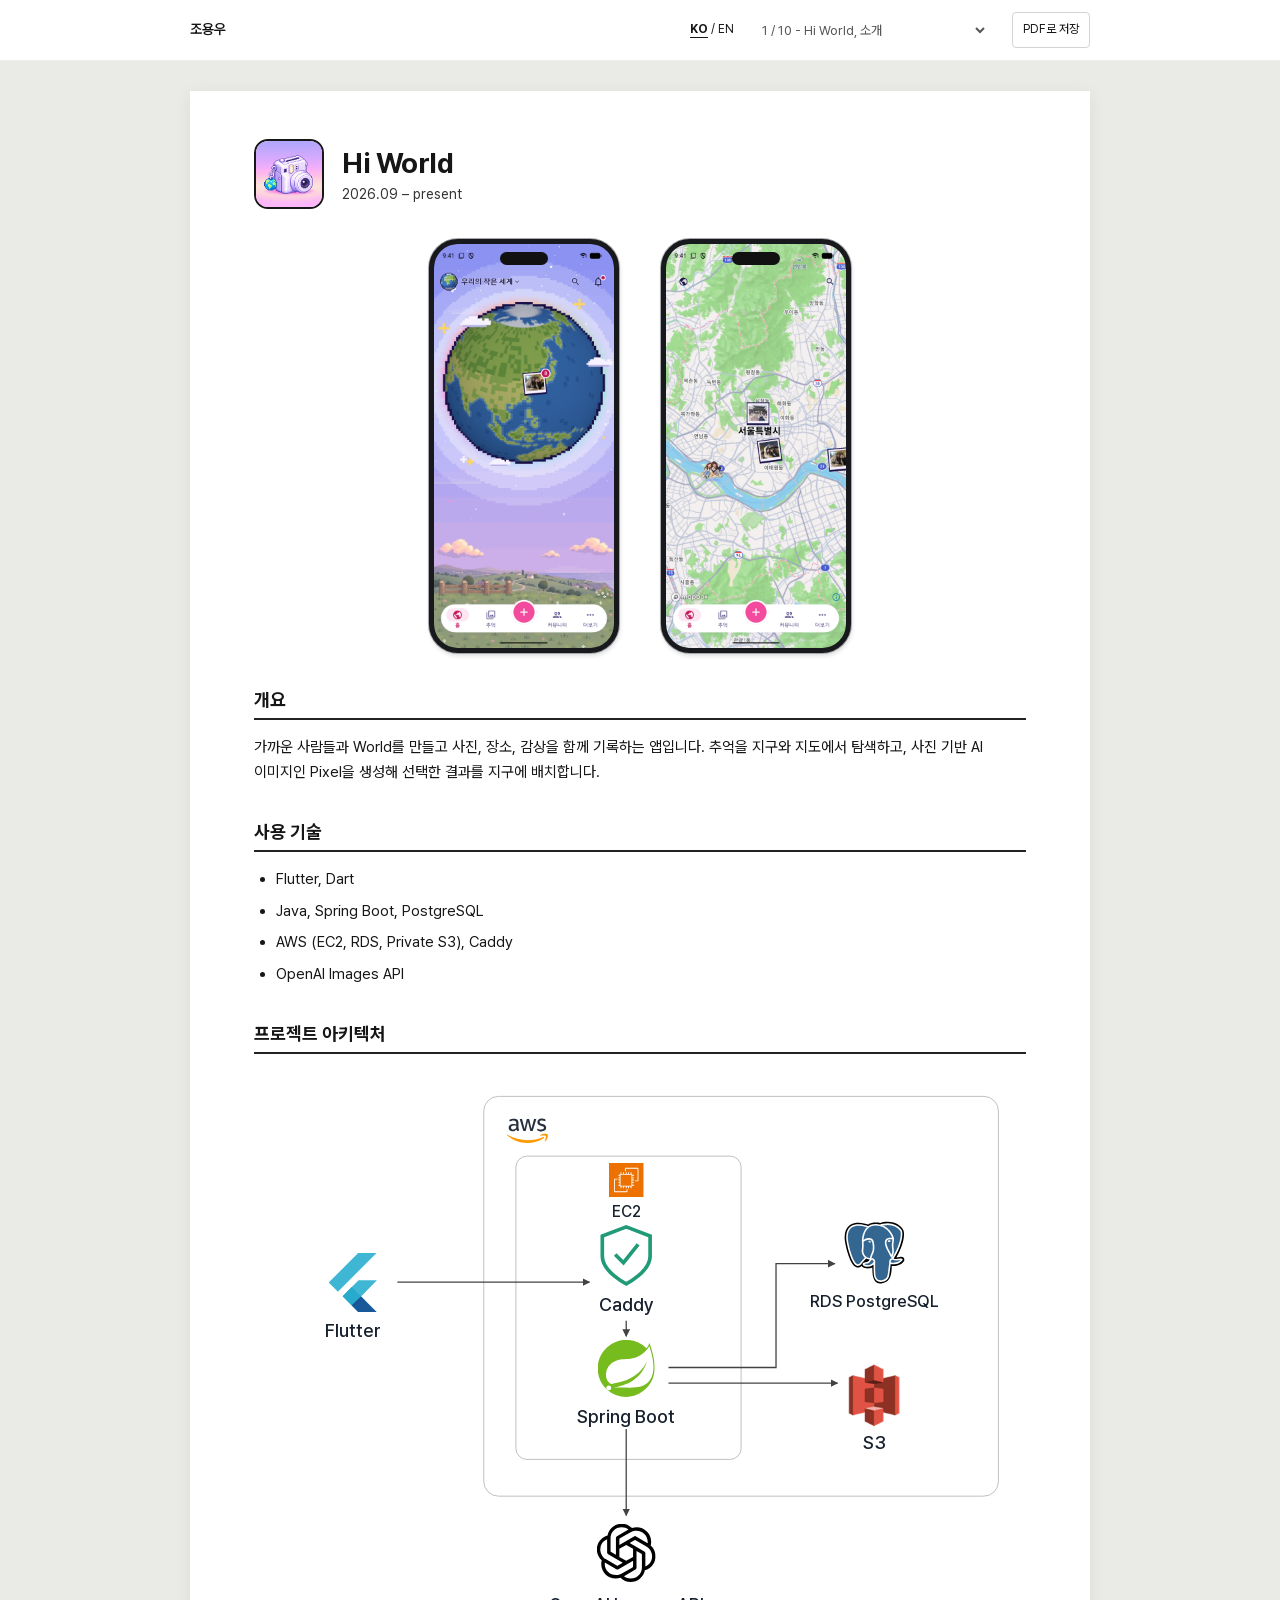
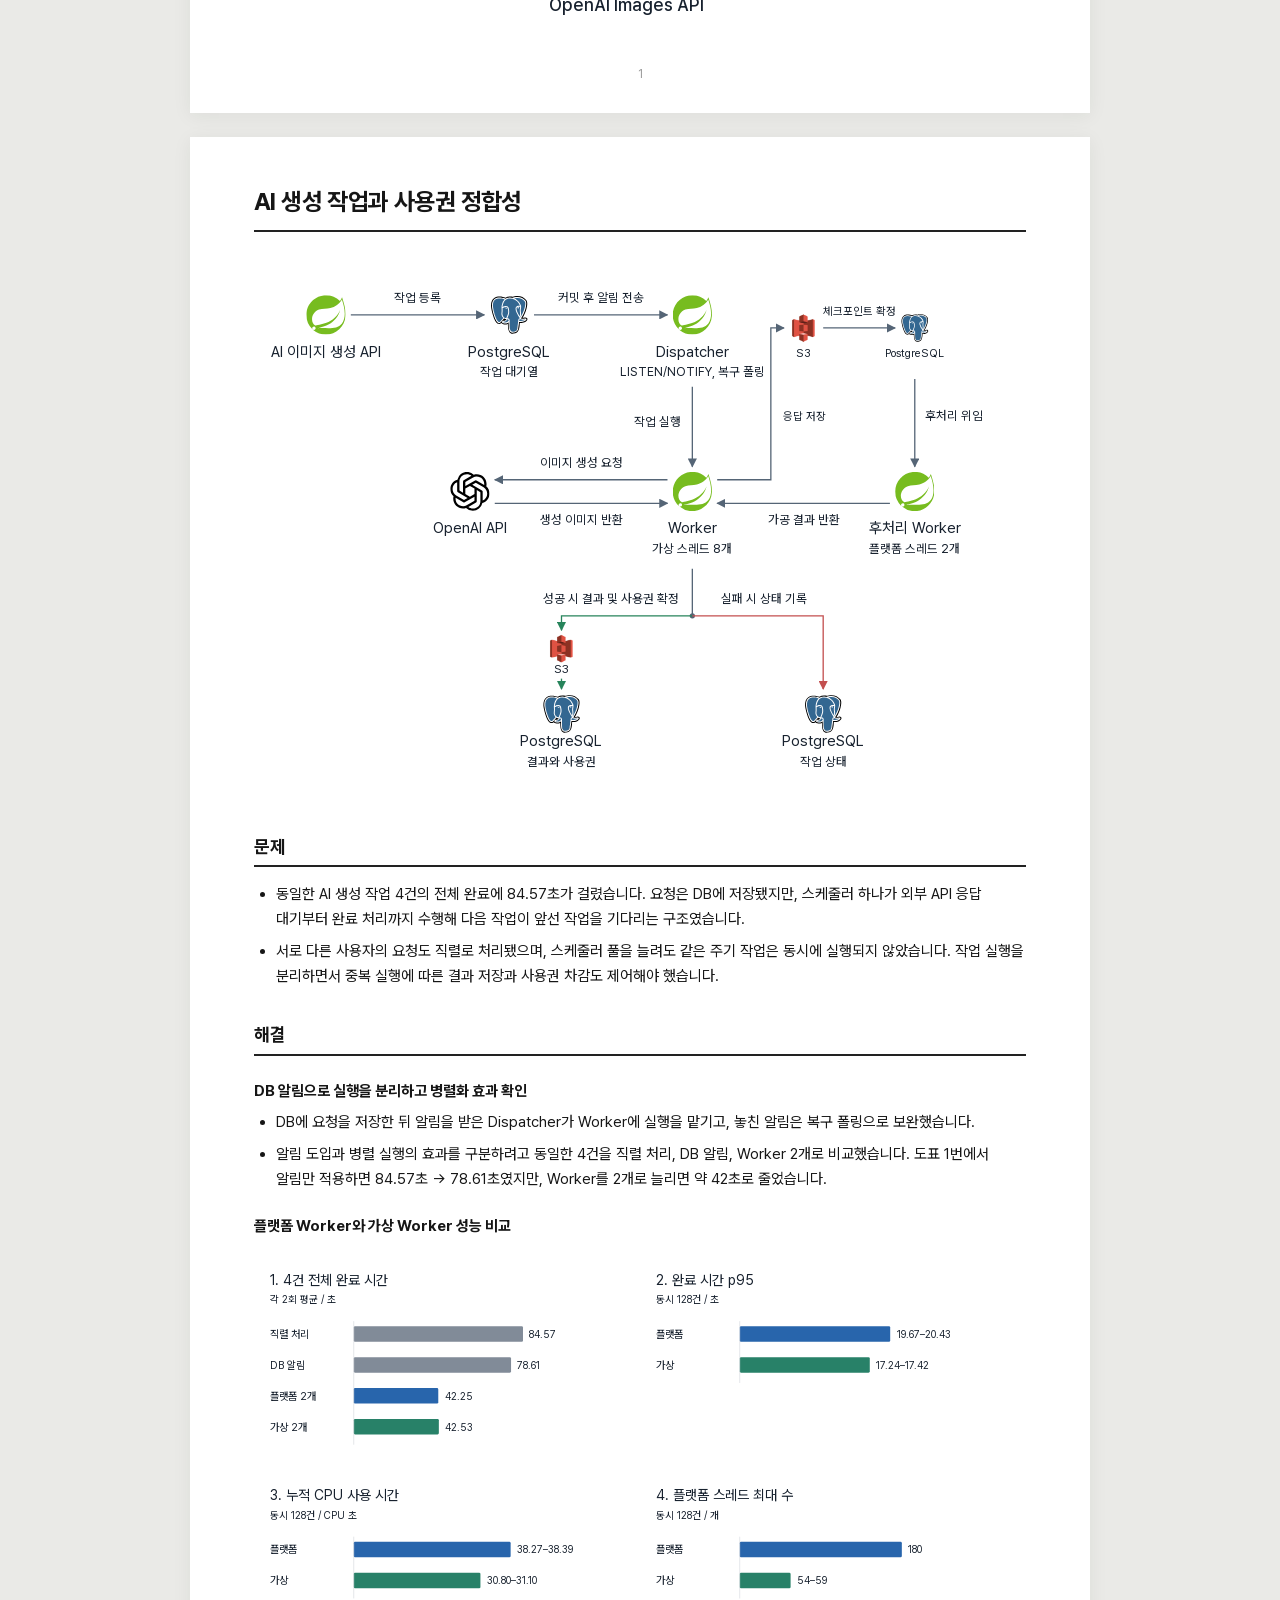
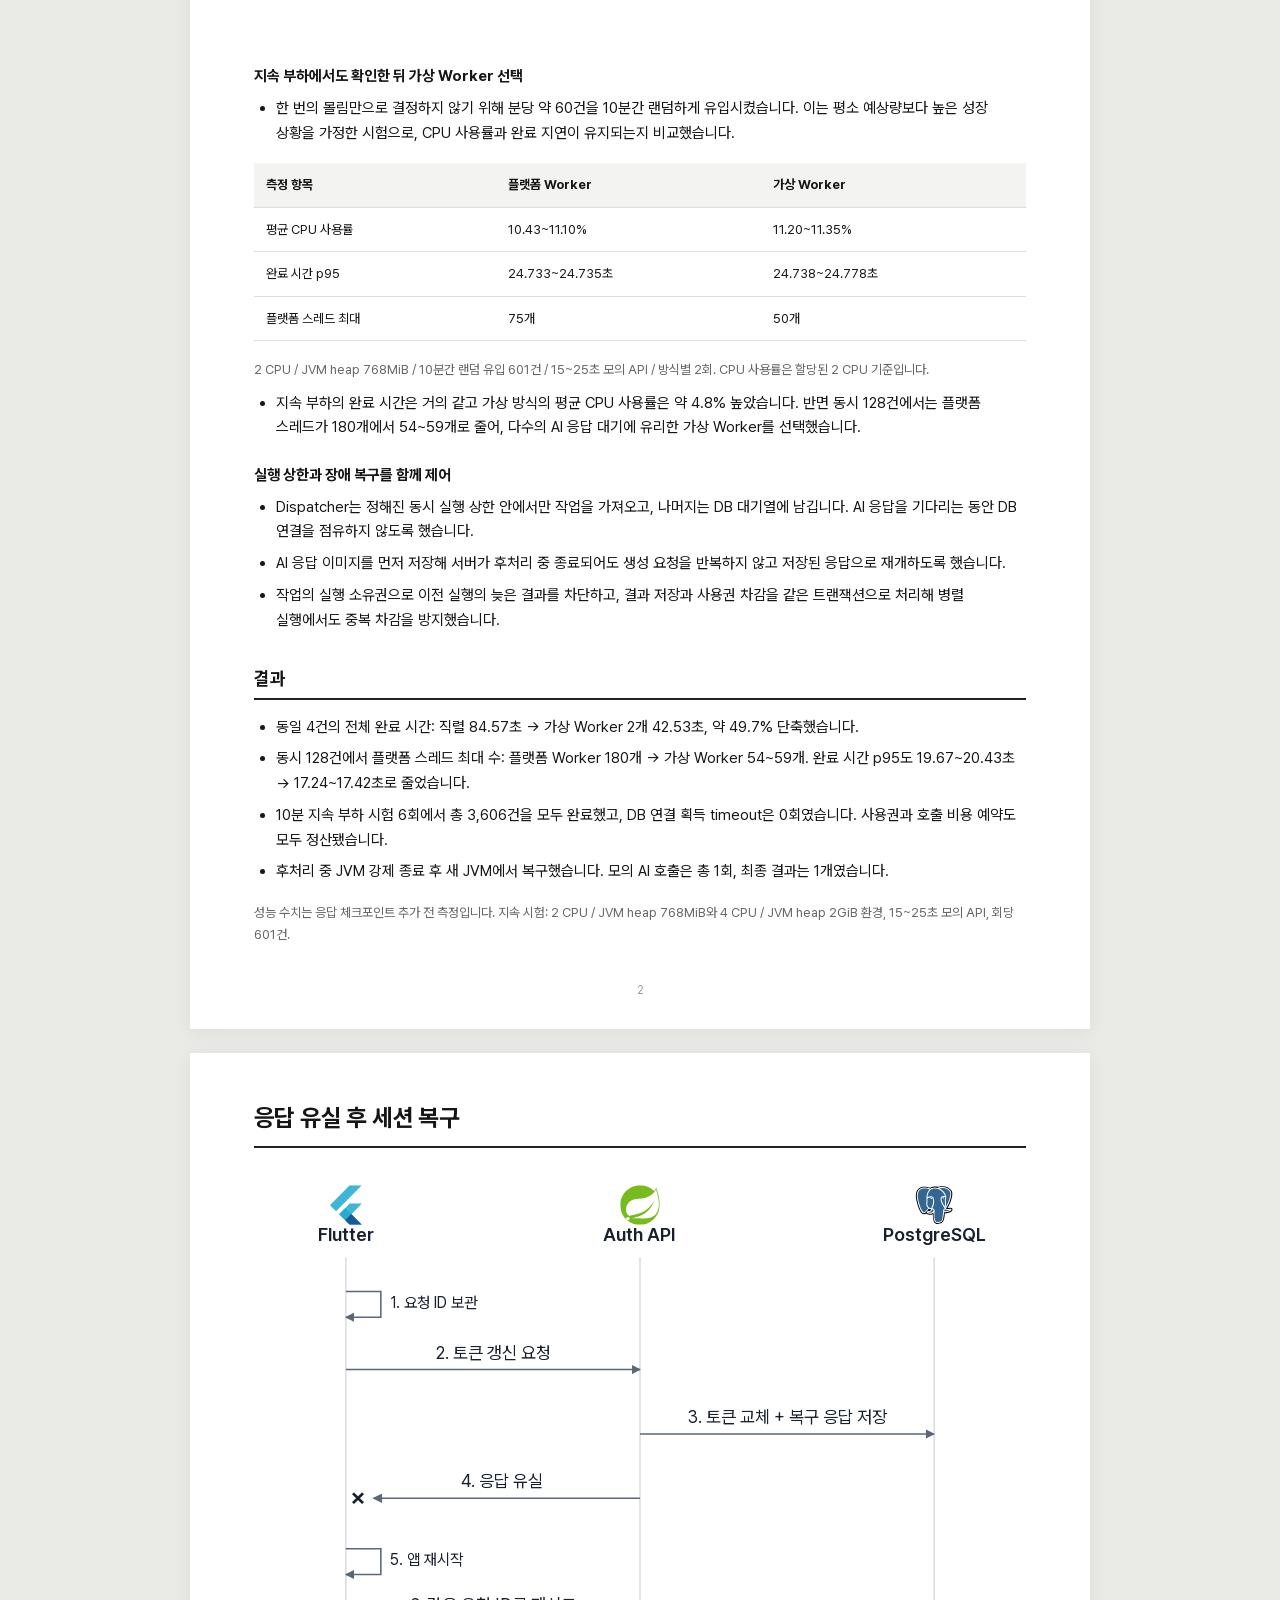
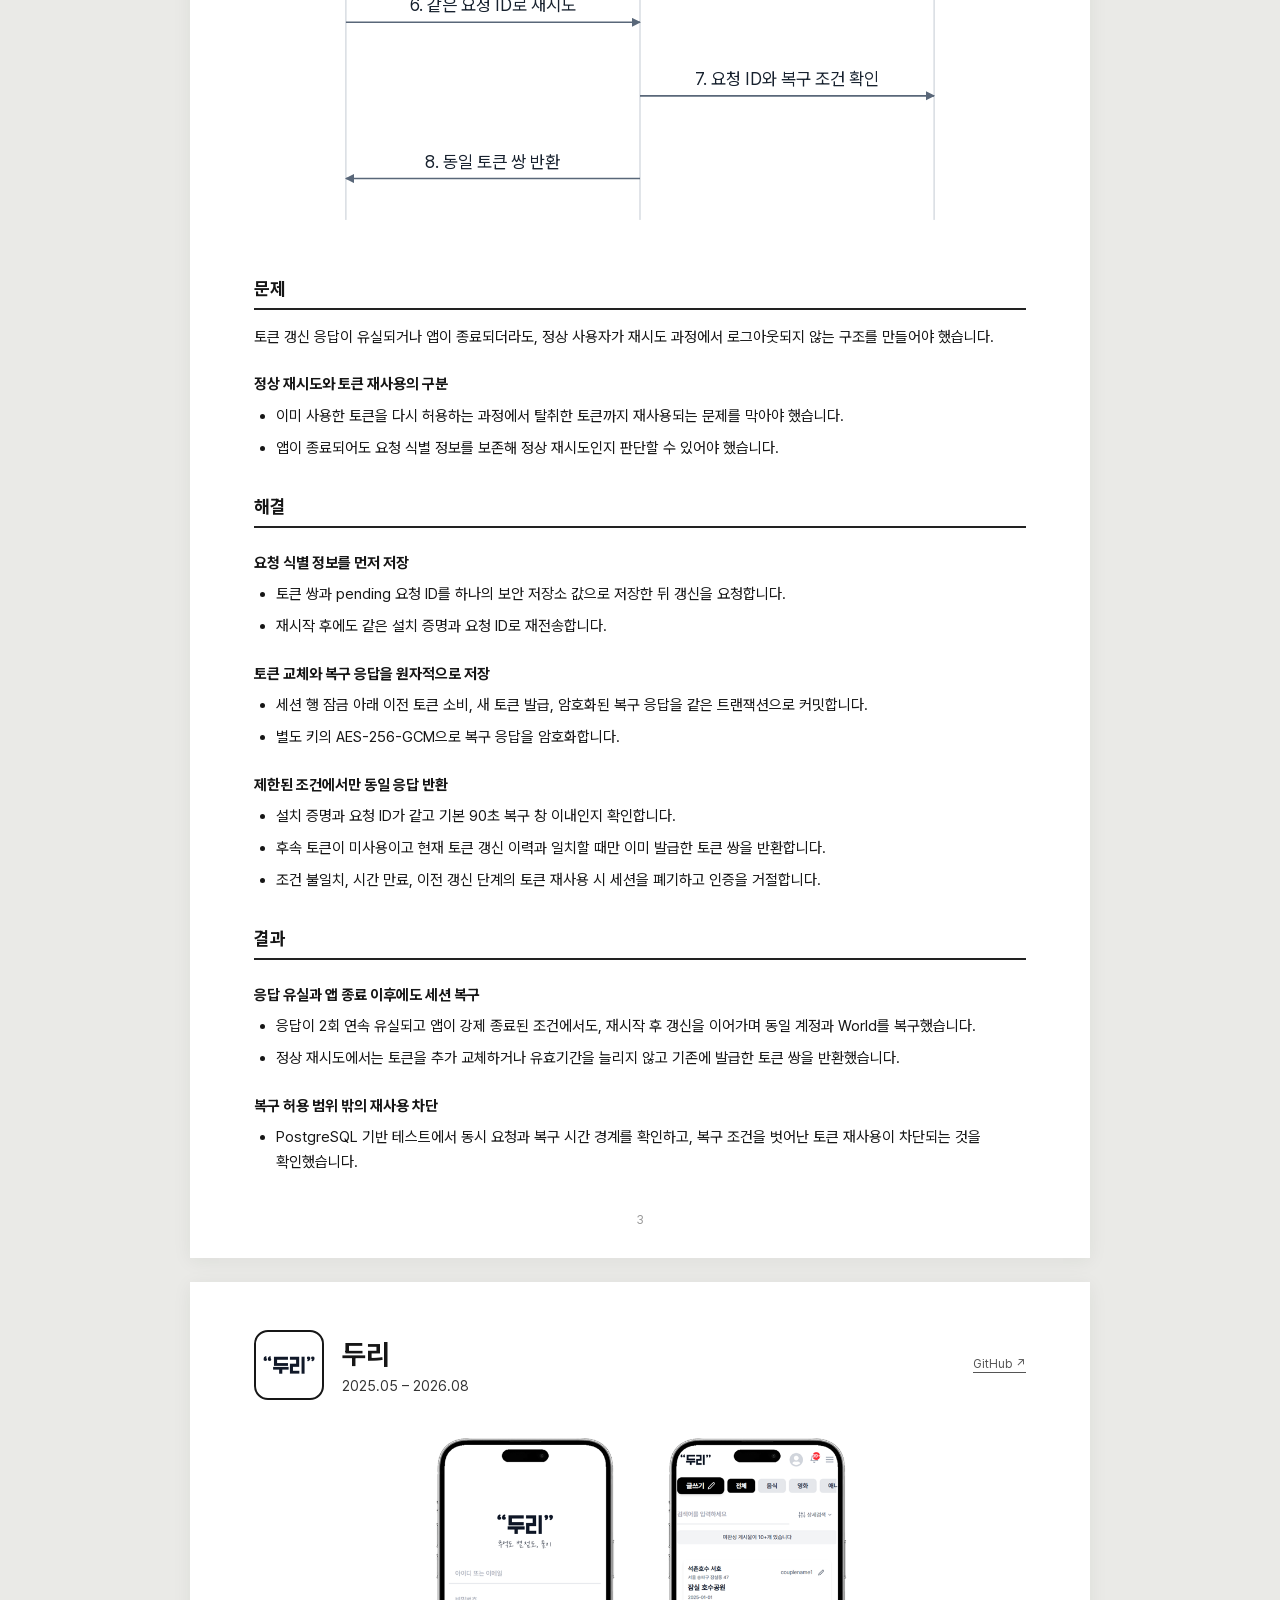
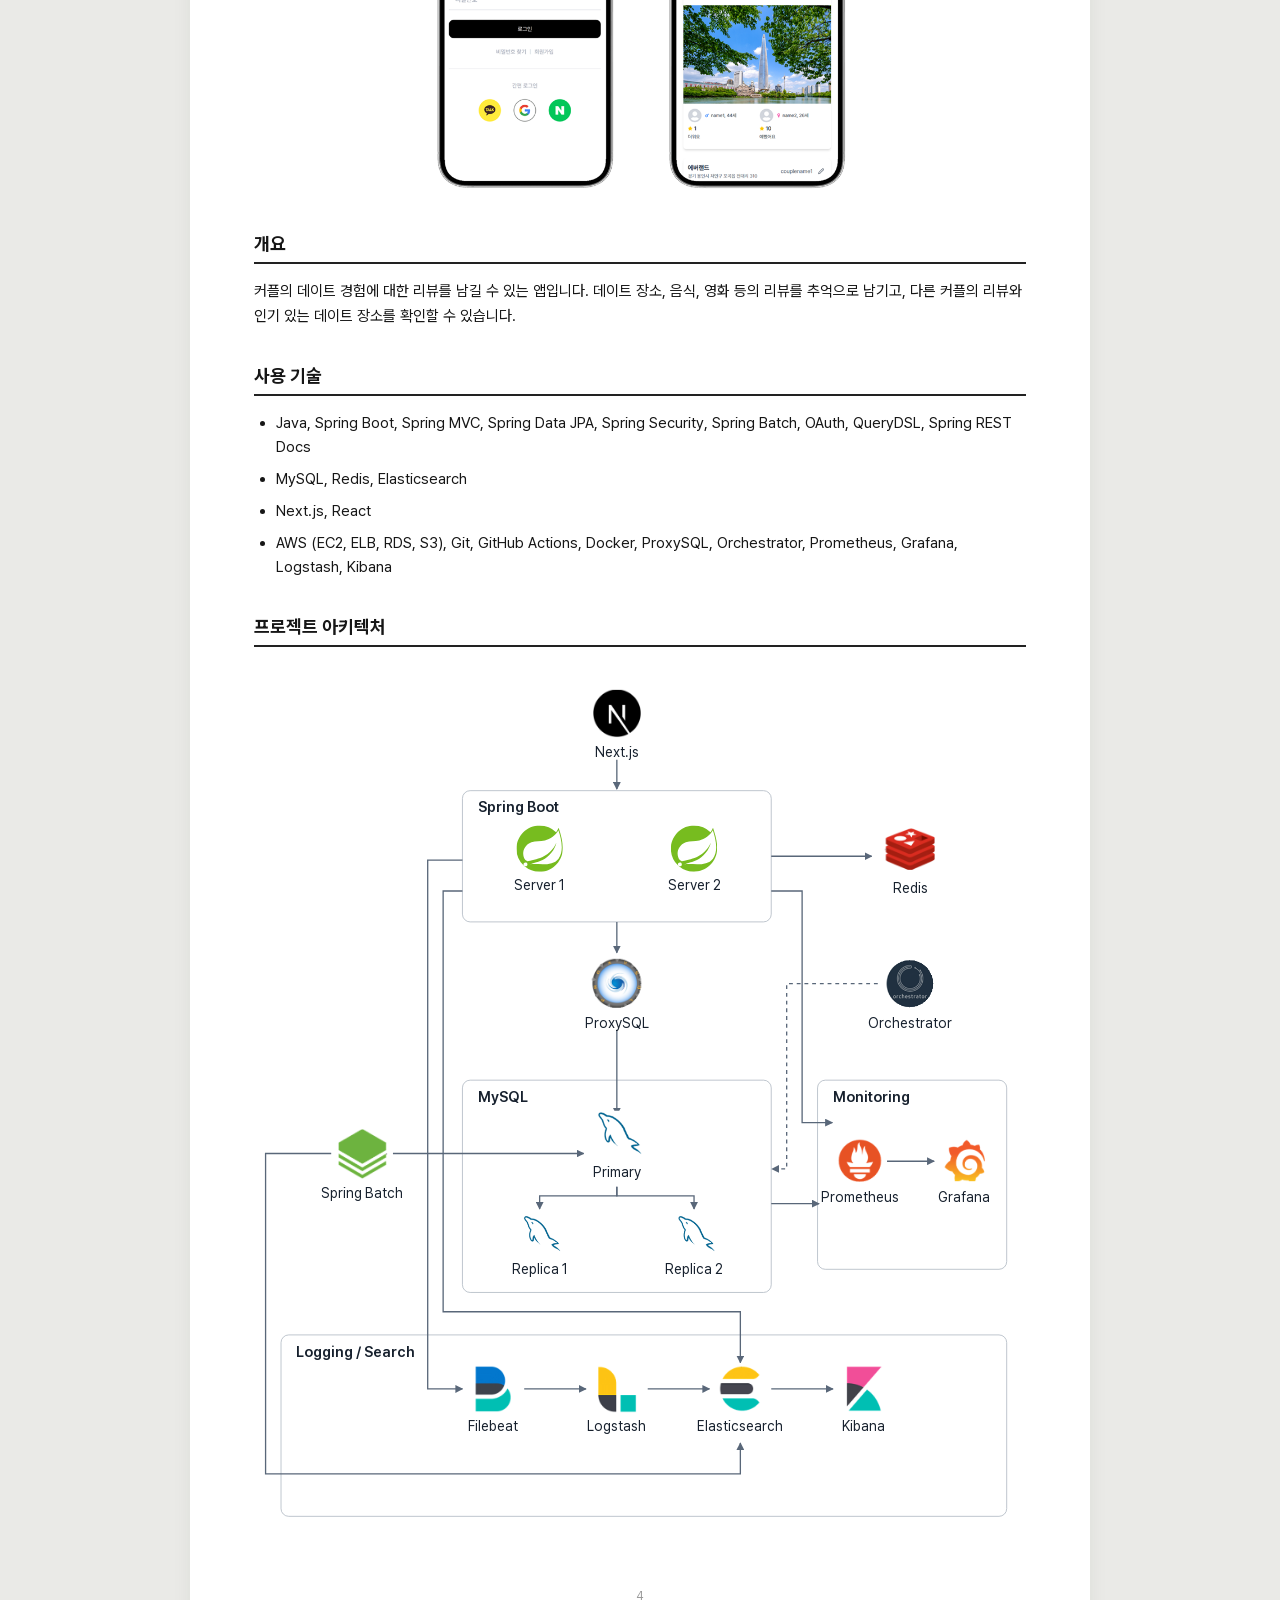
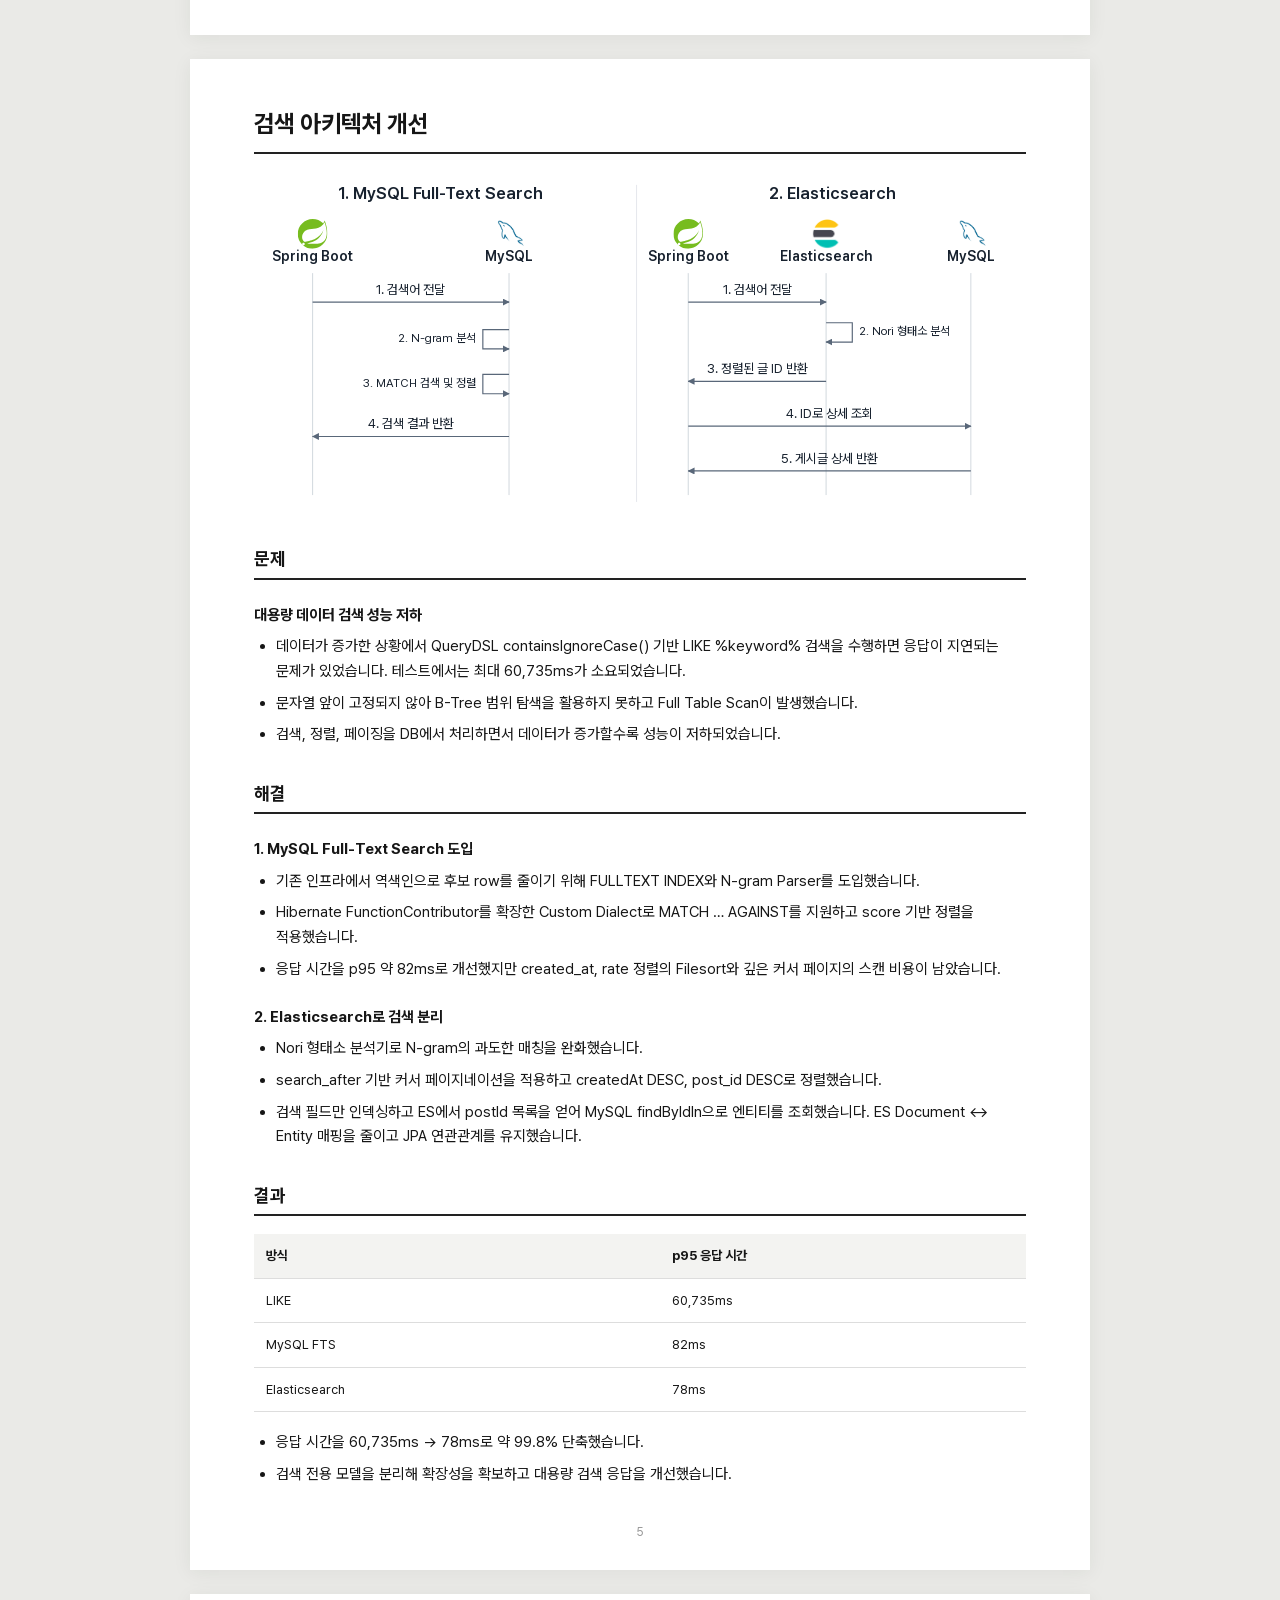
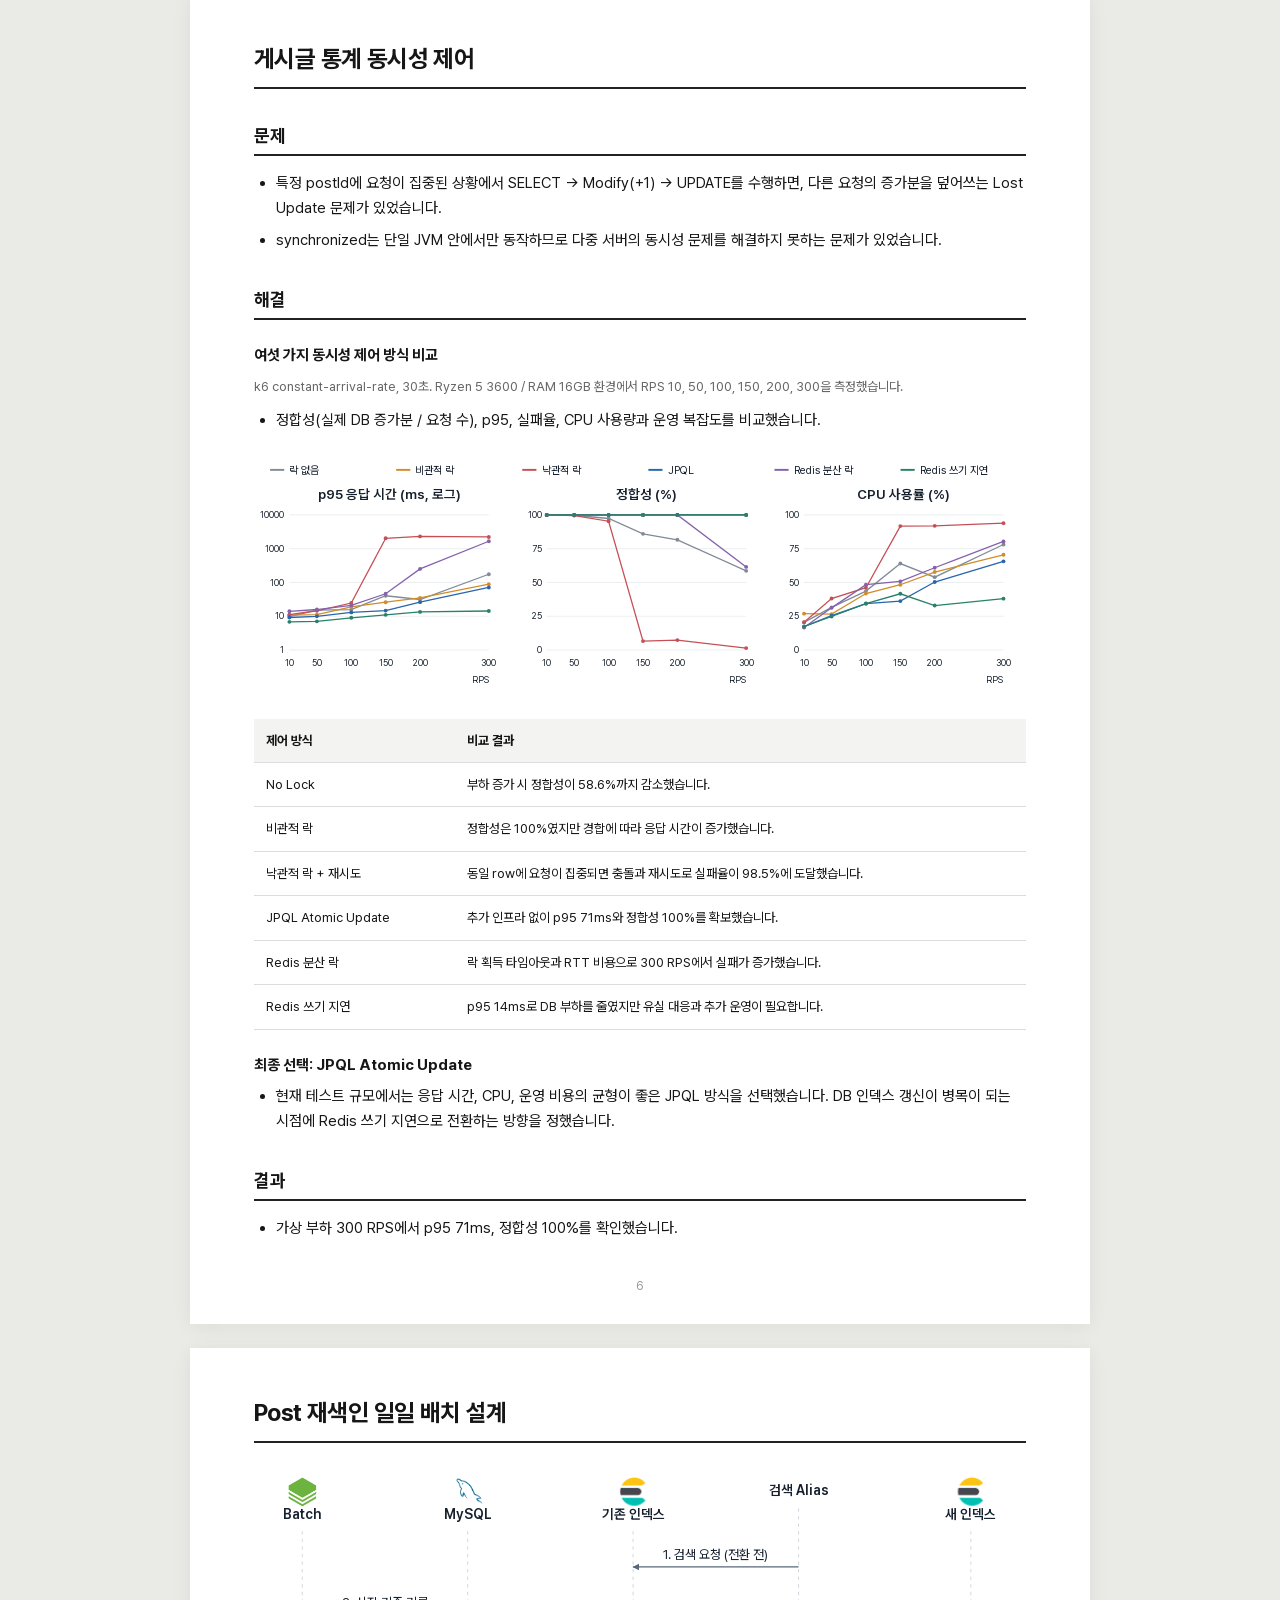
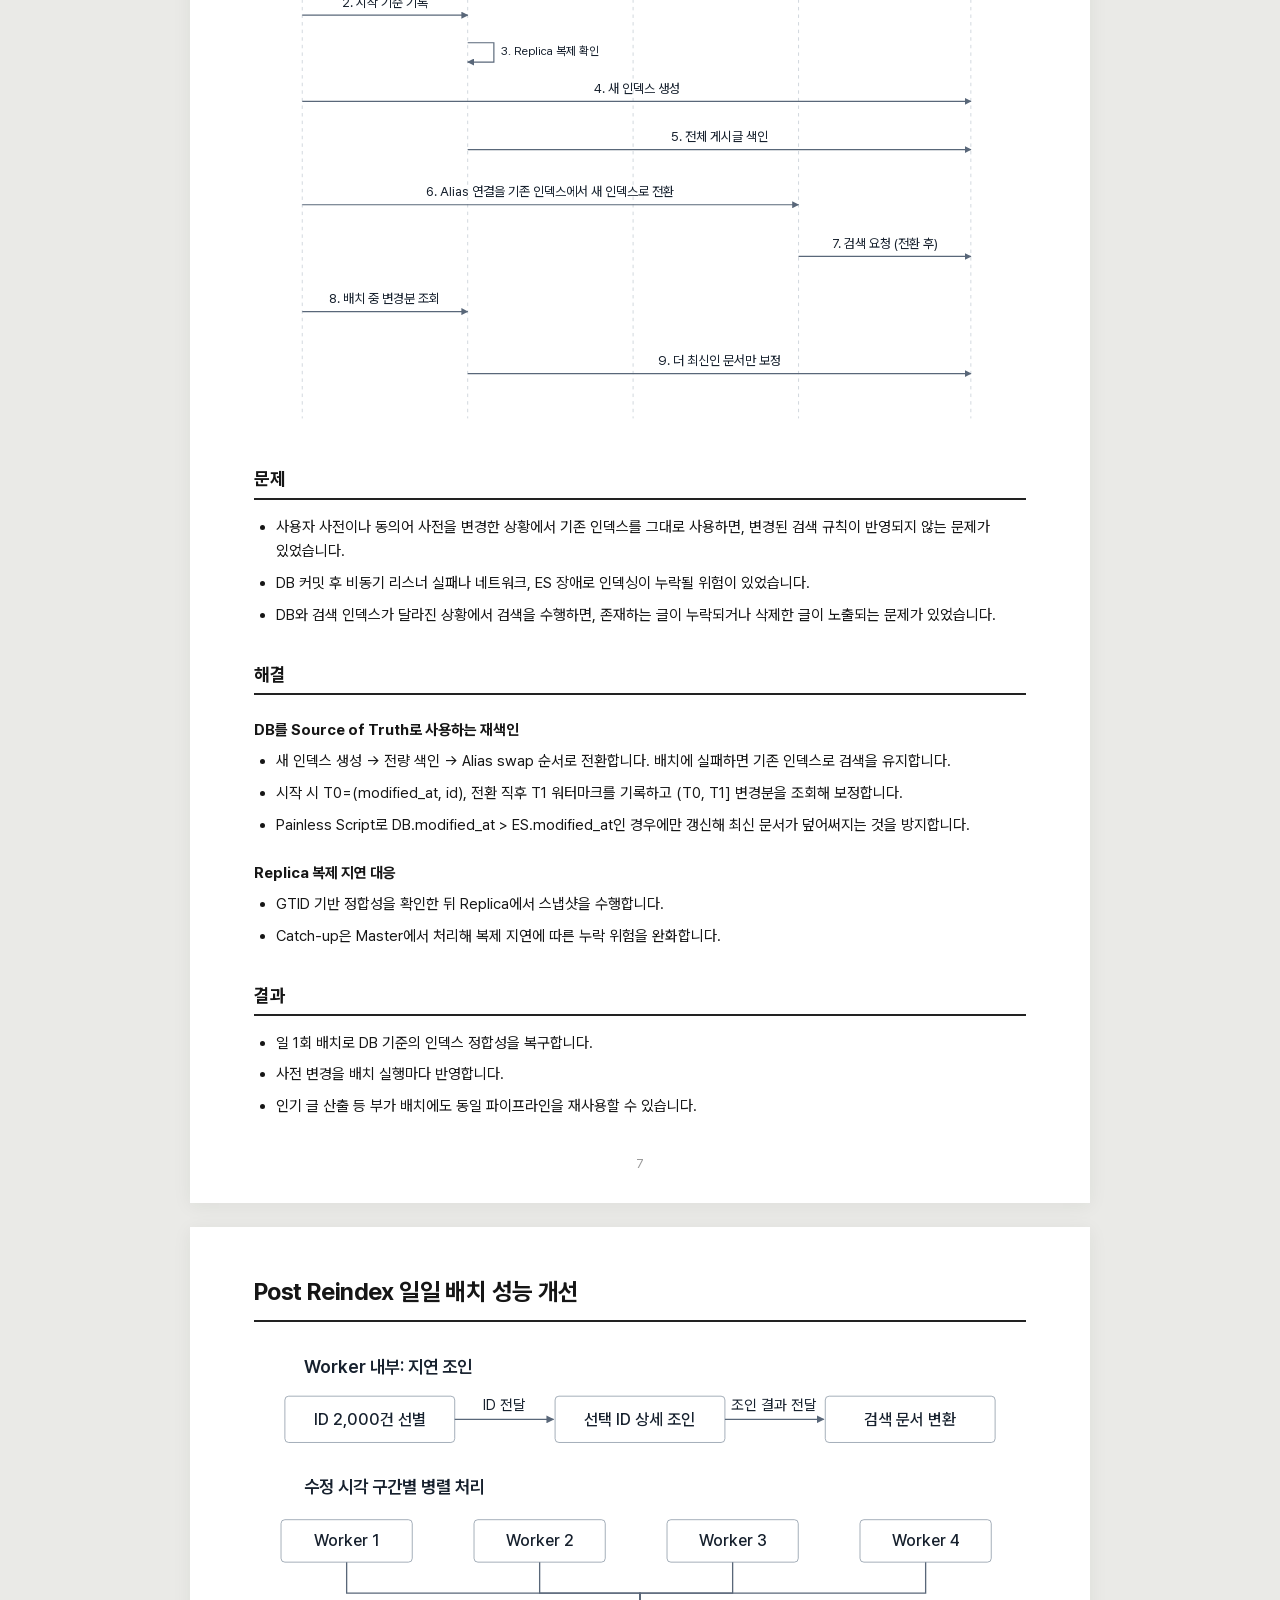
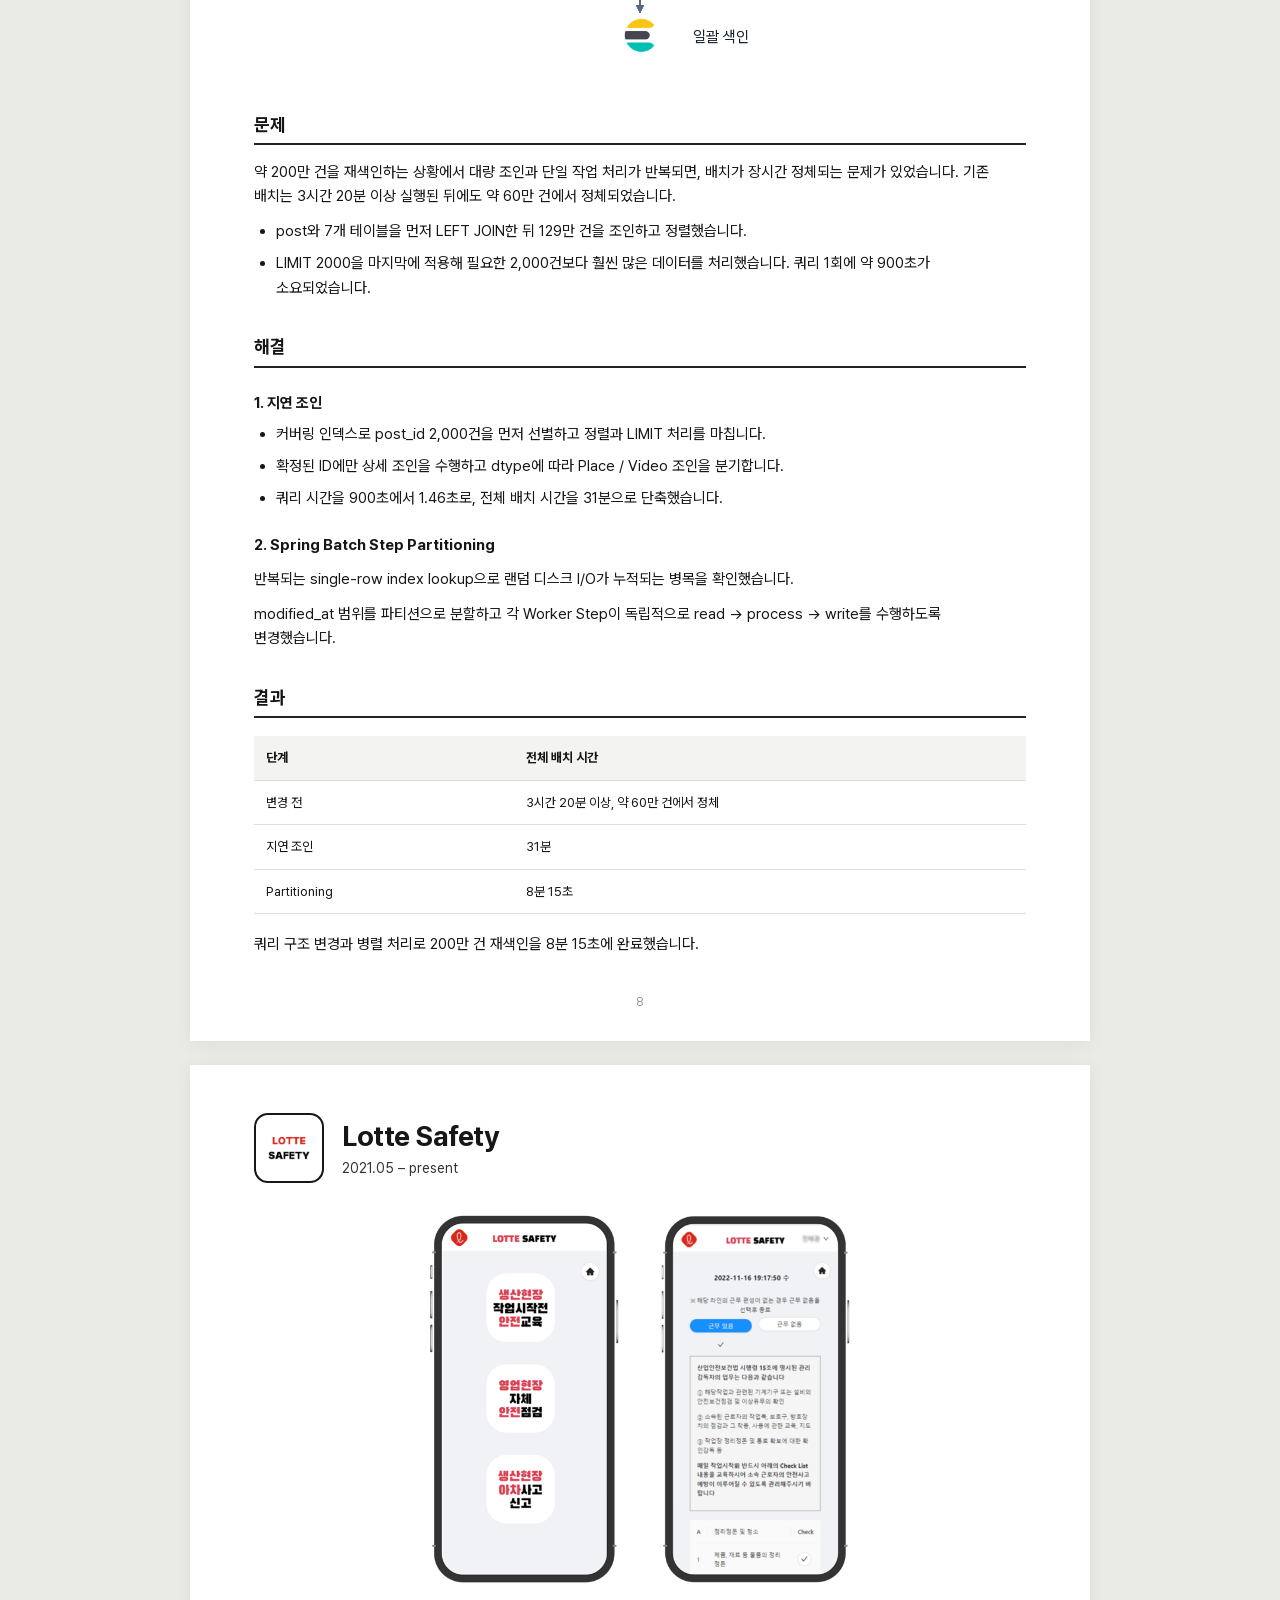
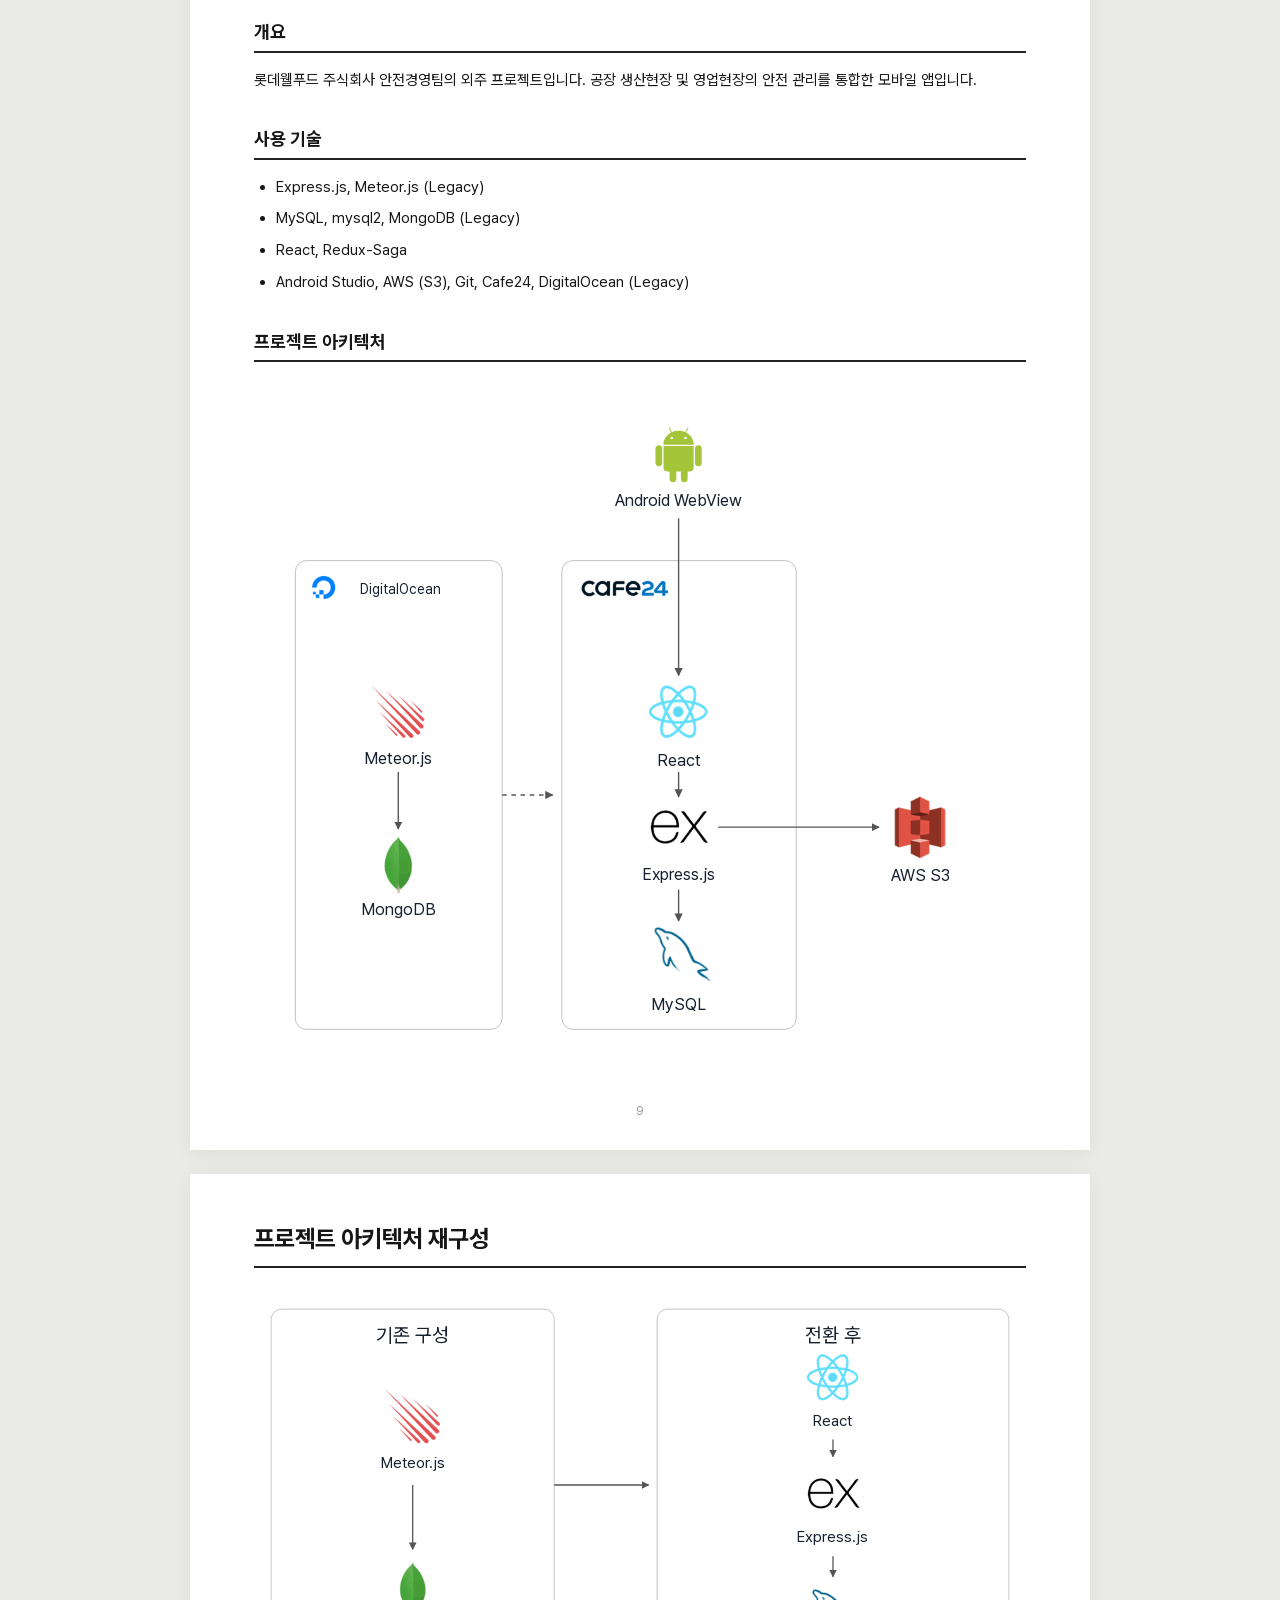
==== commit ad1a093c: "style(portfolio): tighten upper storage icon captions" ====
--- a/index.html
+++ b/index.html
@@ -3,7 +3,7 @@
 <rect x="250" y="20" width="560" height="435" rx="16" fill="white" stroke="#bbb"/>
 <rect x="285" y="85" width="245" height="330" rx="12" fill="white" stroke="#bbb"/>
 <image x="275" y="35" width="45" height="45" href="[data-uri]"/><image x="386.0" y="92.0" width="38" height="38" href="[data-uri]"/><text x="405" y="151" text-anchor="middle" font-size="17" font-weight="500">EC2</text><image x="75" y="190" width="65" height="65" href="[data-uri]"/><text x="108" y="282" text-anchor="middle" font-size="20" font-weight="500">Flutter</text><g transform="translate(375 160)" fill="none" stroke="#219a77" stroke-width="4"><path d="M30 2L56 12v22c0 17-26 30-26 30S4 51 4 34V12z"/><path d="M18 32l9 9 16-20"/></g><text x="405" y="254" text-anchor="middle" font-size="20" font-weight="500">Caddy</text><image x="374" y="285" width="62" height="62" href="[data-uri]"/><text x="405" y="375" text-anchor="middle" font-size="20" font-weight="500">Spring Boot</text><image x="640" y="155" width="70" height="70" href="[data-uri]"/><text x="675" y="249" text-anchor="middle" font-size="18" font-weight="500">RDS PostgreSQL</text><image x="640.0" y="310.0" width="70" height="70" href="[data-uri]"/><text x="675" y="404" text-anchor="middle" font-size="20" font-weight="500">S3</text><image x="373.0" y="485.0" width="64" height="64" href="[data-uri]"/><text x="405" y="580" text-anchor="middle" font-size="19" font-weight="500">OpenAI Images API</text><path d="M156 222H365" stroke="#424242" stroke-width="1.4" fill="none" marker-end="url(#arrow)"/><path d="M405 264V281" stroke="#424242" stroke-width="1.4" fill="none" marker-end="url(#arrow)"/><path d="M451 315H568V202H632" stroke="#424242" stroke-width="1.4" fill="none" marker-end="url(#arrow)"/><path d="M451 332H635" stroke="#424242" stroke-width="1.4" fill="none" marker-end="url(#arrow)"/><path d="M405 382V476" stroke="#424242" stroke-width="1.4" fill="none" marker-end="url(#arrow)"/></svg></button></figure><div class="page-number">1</div></article></section><section class="sheet" id="page-2" data-label="Hi World, AI 병렬 처리 / 정합성"><article class="web-body"><h1>AI 생성 작업과 사용권 정합성</h1>
-<figure class="diagram"><button class="visual" data-image="assets/pixel-worker.svg" aria-label="최종 아키텍처 확대"><svg xmlns="http://www.w3.org/2000/svg" viewBox="0 0 1180 820" role="img" aria-label="이벤트 기반 AI 생성과 스레드 풀 구성"><title>이벤트 기반 AI 생성과 스레드 풀 구성</title><defs><marker id="event-normal" viewBox="0 0 10 10" refX="9" refY="5" markerWidth="7" markerHeight="7" orient="auto"><path d="M0 0 10 5 0 10z" fill="#556576"/></marker><marker id="event-success" viewBox="0 0 10 10" refX="9" refY="5" markerWidth="7" markerHeight="7" orient="auto"><path d="M0 0 10 5 0 10z" fill="#27845b"/></marker><marker id="event-failure" viewBox="0 0 10 10" refX="9" refY="5" markerWidth="7" markerHeight="7" orient="auto"><path d="M0 0 10 5 0 10z" fill="#c34f4f"/></marker></defs><style>text{font-family:"Pretendard Variable",sans-serif}</style><rect width="1180" height="820" fill="white"/><image x="80" y="60" width="60" height="60" href="[data-uri]"/><text x="110" y="154" text-anchor="middle" font-size="23" fill="#17212e">AI 이미지 생성 API</text><image x="360" y="60" width="60" height="60" href="[data-uri]"/><text x="390" y="154" text-anchor="middle" font-size="23" fill="#17212e">PostgreSQL</text><text x="390" y="184" text-anchor="middle" font-size="19" fill="#556576">작업 대기열</text><image x="640" y="60" width="60" height="60" href="[data-uri]"/><text x="670" y="154" text-anchor="middle" font-size="23" fill="#17212e">Dispatcher</text><text x="670" y="184" text-anchor="middle" font-size="19" fill="#556576">LISTEN/NOTIFY, 복구 폴링</text><path d="M148 90H352" fill="none" stroke="#556576" stroke-width="2" marker-end="url(#event-normal)"/><text x="250" y="70" text-anchor="middle" font-size="19" fill="#556576">작업 등록</text><path d="M428 90H632" fill="none" stroke="#556576" stroke-width="2" marker-end="url(#event-normal)"/><text x="530" y="70" text-anchor="middle" font-size="19" fill="#556576">커밋 후 알림 전송</text><path d="M670 200V322" fill="none" stroke="#556576" stroke-width="2" marker-end="url(#event-normal)"/><text x="652" y="260" text-anchor="end" font-size="19" fill="#556576">작업 실행</text><image x="640" y="330" width="60" height="60" href="[data-uri]"/><text x="670" y="424" text-anchor="middle" font-size="23" fill="#17212e">Worker</text><text x="670" y="454" text-anchor="middle" font-size="19" fill="#556576">가상 스레드 8개</text><image x="300" y="330" width="60" height="60" href="[data-uri]"/><text x="330" y="424" text-anchor="middle" font-size="23" fill="#17212e">OpenAI API</text><image x="980" y="330" width="60" height="60" href="[data-uri]"/><text x="1010" y="424" text-anchor="middle" font-size="23" fill="#17212e">후처리 Worker</text><text x="1010" y="454" text-anchor="middle" font-size="19" fill="#556576">플랫폼 스레드 2개</text><path d="M632 342H368" fill="none" stroke="#556576" stroke-width="2" marker-end="url(#event-normal)"/><text x="500" y="322" text-anchor="middle" font-size="19" fill="#556576">이미지 생성 요청</text><path d="M368 378H632" fill="none" stroke="#556576" stroke-width="2" marker-end="url(#event-normal)"/><text x="500" y="410" text-anchor="middle" font-size="19" fill="#556576">생성 이미지 반환</text><path d="M972 378H708" fill="none" stroke="#556576" stroke-width="2" marker-end="url(#event-normal)"/><text x="840" y="410" text-anchor="middle" font-size="19" fill="#556576">가공 결과 반환</text><path d="M670 478V550" fill="none" stroke="#556576" stroke-width="2"/><circle cx="670" cy="550" r="4" fill="#556576"/><path d="M670 550H470V572" fill="none" stroke="#27845b" stroke-width="2" marker-end="url(#event-success)"/><text x="650" y="530" text-anchor="end" font-size="19" fill="#27845b">성공 시 결과 및 사용권 확정</text><path d="M670 550H870V662" fill="none" stroke="#c34f4f" stroke-width="2" marker-end="url(#event-failure)"/><text x="780" y="530" text-anchor="middle" font-size="19" fill="#c34f4f">실패 시 상태 기록</text><image x="440" y="670" width="60" height="60" href="[data-uri]"/><text x="470" y="749" text-anchor="middle" font-size="23" fill="#17212e">PostgreSQL</text><text x="470" y="779" text-anchor="middle" font-size="19" fill="#556576">결과와 사용권</text><image x="840" y="670" width="60" height="60" href="[data-uri]"/><text x="870" y="749" text-anchor="middle" font-size="23" fill="#17212e">PostgreSQL</text><text x="870" y="779" text-anchor="middle" font-size="19" fill="#556576">작업 상태</text><image x="818.0" y="88.0" width="44" height="44" href="[data-uri]"/><image x="988" y="88" width="44" height="44" href="[data-uri]"/><text x="840" y="170" text-anchor="middle" font-size="17" fill="#556576">S3</text><text x="1010" y="170" text-anchor="middle" font-size="17" fill="#556576">PostgreSQL</text><text x="808" y="250" text-anchor="start" font-size="17" fill="#556576">응답 저장</text><text x="925" y="90" text-anchor="middle" font-size="17" fill="#556576">체크포인트 확정</text><path d="M708 342H790V110H810" fill="none" stroke="#556576" stroke-width="2" marker-end="url(#event-normal)"/><path d="M870 110H980" fill="none" stroke="#556576" stroke-width="2" marker-end="url(#event-normal)"/><path d="M1010 188V322" fill="none" stroke="#556576" stroke-width="2" marker-end="url(#event-normal)"/><text x="1026" y="250" text-anchor="start" font-size="19" fill="#556576">후처리 위임</text><image x="448.0" y="578.0" width="44" height="44" href="[data-uri]"/><text x="470" y="638" text-anchor="middle" font-size="18" fill="#556576">S3</text><path d="M470 646V662" fill="none" stroke="#27845b" stroke-width="2" marker-end="url(#event-success)"/></svg></button></figure>
+<figure class="diagram"><button class="visual" data-image="assets/pixel-worker.svg" aria-label="최종 아키텍처 확대"><svg xmlns="http://www.w3.org/2000/svg" viewBox="0 0 1180 820" role="img" aria-label="이벤트 기반 AI 생성과 스레드 풀 구성"><title>이벤트 기반 AI 생성과 스레드 풀 구성</title><defs><marker id="event-normal" viewBox="0 0 10 10" refX="9" refY="5" markerWidth="7" markerHeight="7" orient="auto"><path d="M0 0 10 5 0 10z" fill="#556576"/></marker><marker id="event-success" viewBox="0 0 10 10" refX="9" refY="5" markerWidth="7" markerHeight="7" orient="auto"><path d="M0 0 10 5 0 10z" fill="#27845b"/></marker><marker id="event-failure" viewBox="0 0 10 10" refX="9" refY="5" markerWidth="7" markerHeight="7" orient="auto"><path d="M0 0 10 5 0 10z" fill="#c34f4f"/></marker></defs><style>text{font-family:"Pretendard Variable",sans-serif}</style><rect width="1180" height="820" fill="white"/><image x="80" y="60" width="60" height="60" href="[data-uri]"/><text x="110" y="154" text-anchor="middle" font-size="23" fill="#17212e">AI 이미지 생성 API</text><image x="360" y="60" width="60" height="60" href="[data-uri]"/><text x="390" y="154" text-anchor="middle" font-size="23" fill="#17212e">PostgreSQL</text><text x="390" y="184" text-anchor="middle" font-size="19" fill="#556576">작업 대기열</text><image x="640" y="60" width="60" height="60" href="[data-uri]"/><text x="670" y="154" text-anchor="middle" font-size="23" fill="#17212e">Dispatcher</text><text x="670" y="184" text-anchor="middle" font-size="19" fill="#556576">LISTEN/NOTIFY, 복구 폴링</text><path d="M148 90H352" fill="none" stroke="#556576" stroke-width="2" marker-end="url(#event-normal)"/><text x="250" y="70" text-anchor="middle" font-size="19" fill="#556576">작업 등록</text><path d="M428 90H632" fill="none" stroke="#556576" stroke-width="2" marker-end="url(#event-normal)"/><text x="530" y="70" text-anchor="middle" font-size="19" fill="#556576">커밋 후 알림 전송</text><path d="M670 200V322" fill="none" stroke="#556576" stroke-width="2" marker-end="url(#event-normal)"/><text x="652" y="260" text-anchor="end" font-size="19" fill="#556576">작업 실행</text><image x="640" y="330" width="60" height="60" href="[data-uri]"/><text x="670" y="424" text-anchor="middle" font-size="23" fill="#17212e">Worker</text><text x="670" y="454" text-anchor="middle" font-size="19" fill="#556576">가상 스레드 8개</text><image x="300" y="330" width="60" height="60" href="[data-uri]"/><text x="330" y="424" text-anchor="middle" font-size="23" fill="#17212e">OpenAI API</text><image x="980" y="330" width="60" height="60" href="[data-uri]"/><text x="1010" y="424" text-anchor="middle" font-size="23" fill="#17212e">후처리 Worker</text><text x="1010" y="454" text-anchor="middle" font-size="19" fill="#556576">플랫폼 스레드 2개</text><path d="M632 342H368" fill="none" stroke="#556576" stroke-width="2" marker-end="url(#event-normal)"/><text x="500" y="322" text-anchor="middle" font-size="19" fill="#556576">이미지 생성 요청</text><path d="M368 378H632" fill="none" stroke="#556576" stroke-width="2" marker-end="url(#event-normal)"/><text x="500" y="410" text-anchor="middle" font-size="19" fill="#556576">생성 이미지 반환</text><path d="M972 378H708" fill="none" stroke="#556576" stroke-width="2" marker-end="url(#event-normal)"/><text x="840" y="410" text-anchor="middle" font-size="19" fill="#556576">가공 결과 반환</text><path d="M670 478V550" fill="none" stroke="#556576" stroke-width="2"/><circle cx="670" cy="550" r="4" fill="#556576"/><path d="M670 550H470V572" fill="none" stroke="#27845b" stroke-width="2" marker-end="url(#event-success)"/><text x="650" y="530" text-anchor="end" font-size="19" fill="#27845b">성공 시 결과 및 사용권 확정</text><path d="M670 550H870V662" fill="none" stroke="#c34f4f" stroke-width="2" marker-end="url(#event-failure)"/><text x="780" y="530" text-anchor="middle" font-size="19" fill="#c34f4f">실패 시 상태 기록</text><image x="440" y="670" width="60" height="60" href="[data-uri]"/><text x="470" y="749" text-anchor="middle" font-size="23" fill="#17212e">PostgreSQL</text><text x="470" y="779" text-anchor="middle" font-size="19" fill="#556576">결과와 사용권</text><image x="840" y="670" width="60" height="60" href="[data-uri]"/><text x="870" y="749" text-anchor="middle" font-size="23" fill="#17212e">PostgreSQL</text><text x="870" y="779" text-anchor="middle" font-size="19" fill="#556576">작업 상태</text><image x="818.0" y="88.0" width="44" height="44" href="[data-uri]"/><image x="988" y="88" width="44" height="44" href="[data-uri]"/><text x="840" y="154" text-anchor="middle" font-size="17" fill="#556576">S3</text><text x="1010" y="154" text-anchor="middle" font-size="17" fill="#556576">PostgreSQL</text><text x="808" y="250" text-anchor="start" font-size="17" fill="#556576">응답 저장</text><text x="925" y="90" text-anchor="middle" font-size="17" fill="#556576">체크포인트 확정</text><path d="M708 342H790V110H810" fill="none" stroke="#556576" stroke-width="2" marker-end="url(#event-normal)"/><path d="M870 110H980" fill="none" stroke="#556576" stroke-width="2" marker-end="url(#event-normal)"/><path d="M1010 188V322" fill="none" stroke="#556576" stroke-width="2" marker-end="url(#event-normal)"/><text x="1026" y="250" text-anchor="start" font-size="19" fill="#556576">후처리 위임</text><image x="448.0" y="578.0" width="44" height="44" href="[data-uri]"/><text x="470" y="638" text-anchor="middle" font-size="18" fill="#556576">S3</text><path d="M470 646V662" fill="none" stroke="#27845b" stroke-width="2" marker-end="url(#event-success)"/></svg></button></figure>
 <h2>문제</h2>
 <ul><li>동일한 AI 생성 작업 4건의 전체 완료에 84.57초가 걸렸습니다. 요청은 DB에 저장됐지만, 스케줄러 하나가 외부 API 응답 대기부터 완료 처리까지 수행해 다음 작업이 앞선 작업을 기다리는 구조였습니다.</li><li>서로 다른 사용자의 요청도 직렬로 처리됐으며, 스케줄러 풀을 늘려도 같은 주기 작업은 동시에 실행되지 않았습니다. 작업 실행을 분리하면서 중복 실행에 따른 결과 저장과 사용권 차감도 제어해야 했습니다.</li></ul>
 <h2>해결</h2>
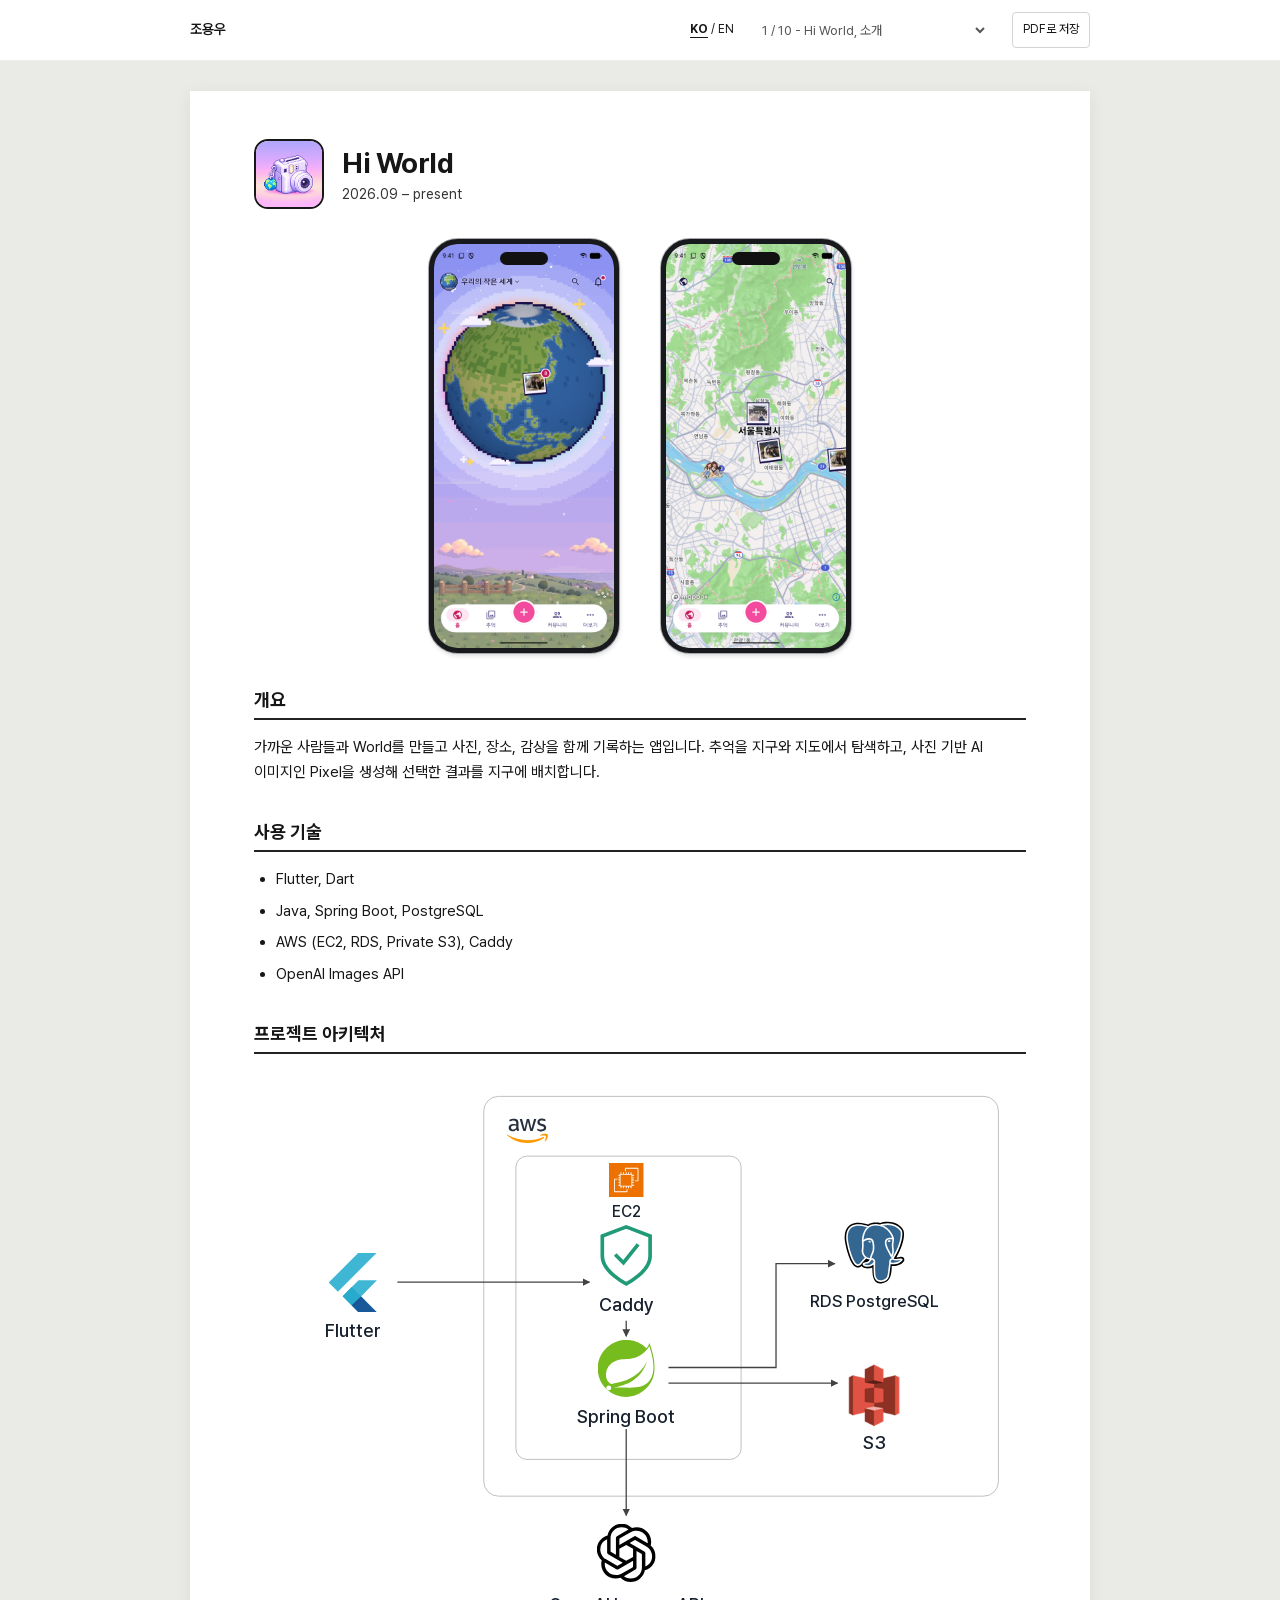
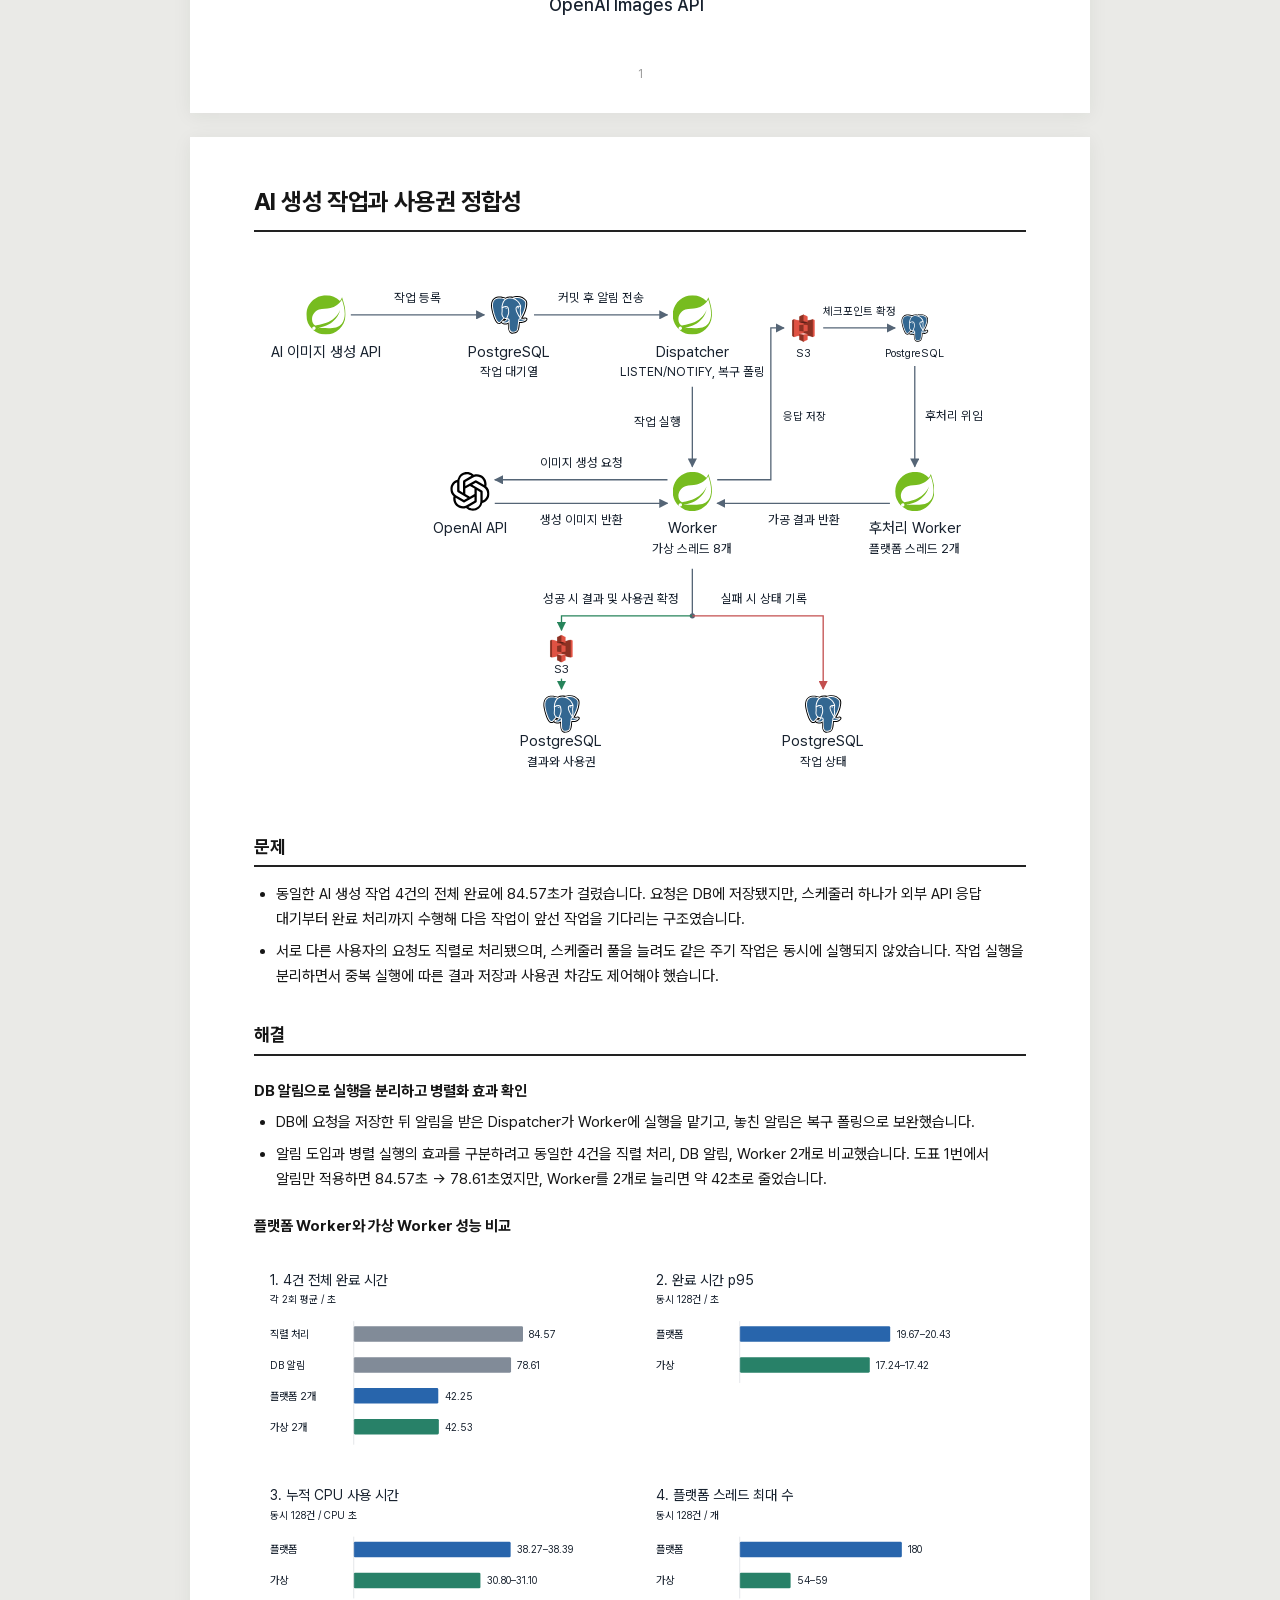
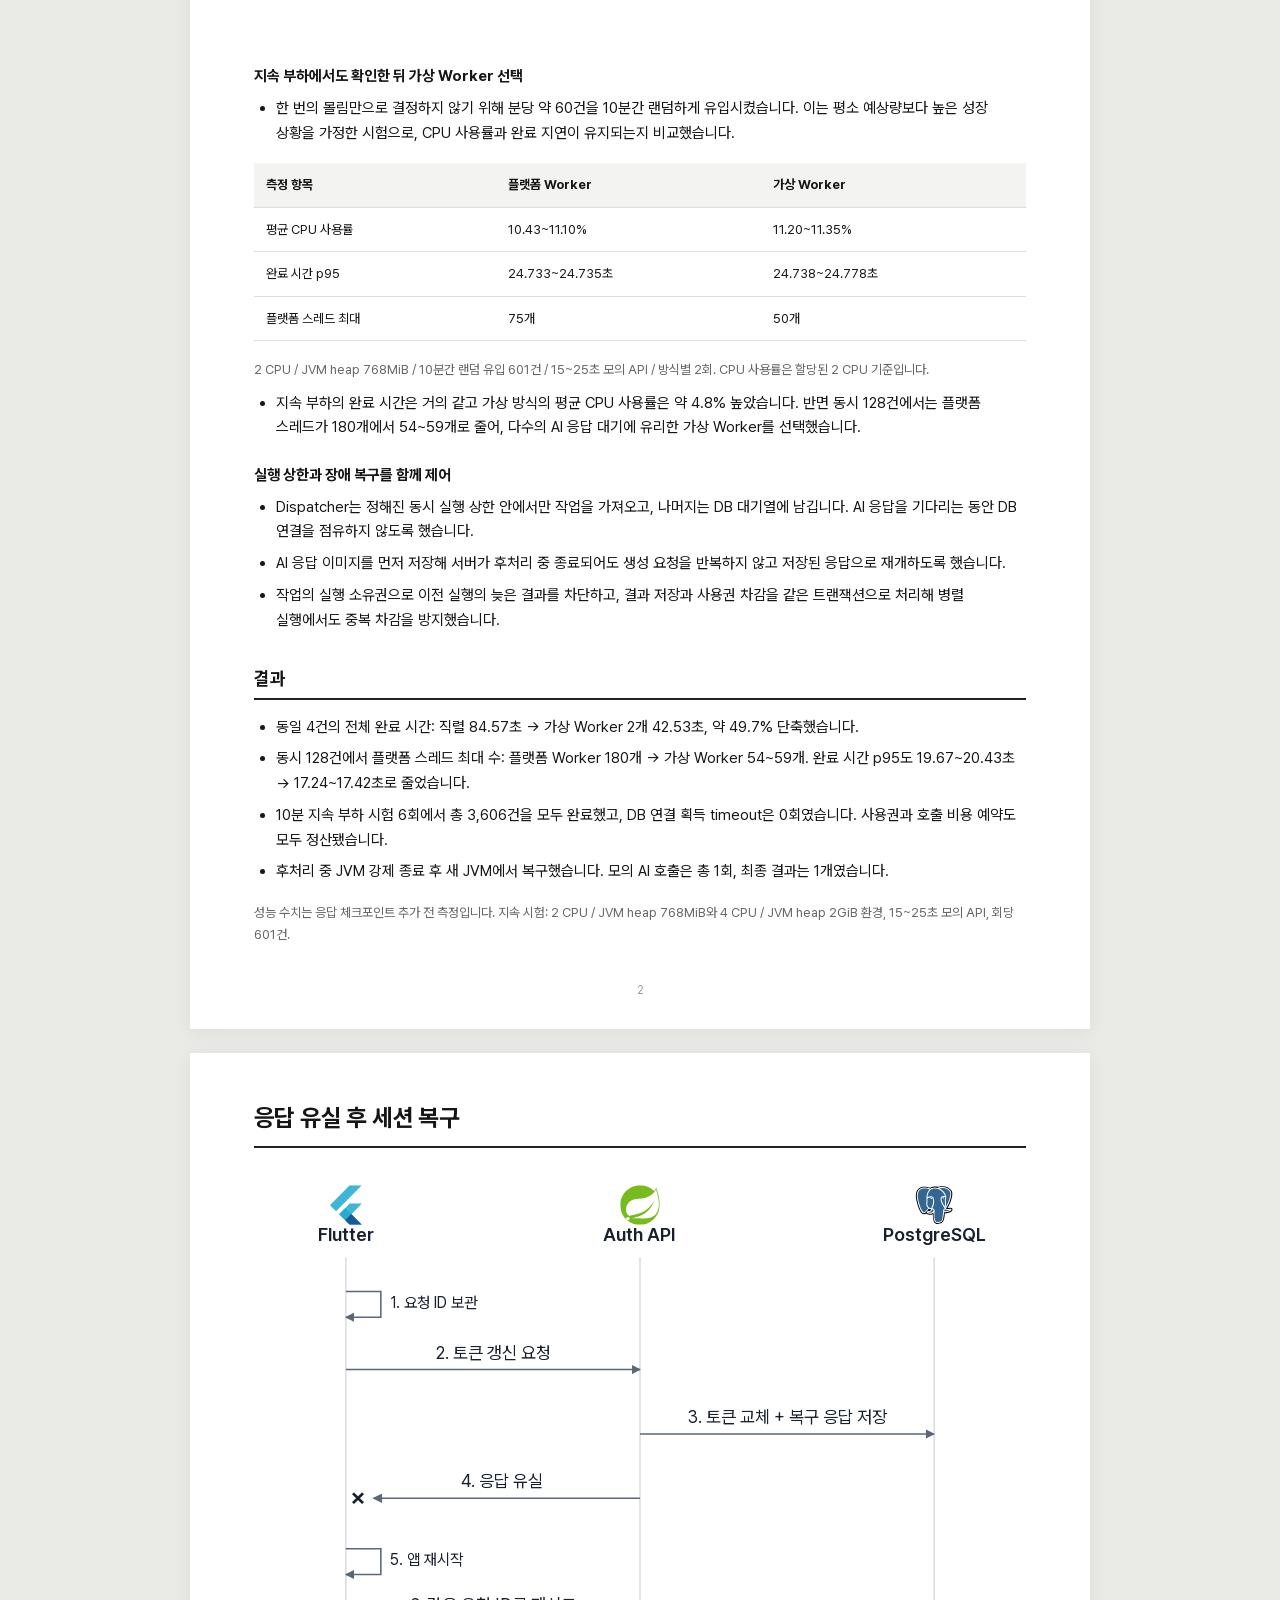
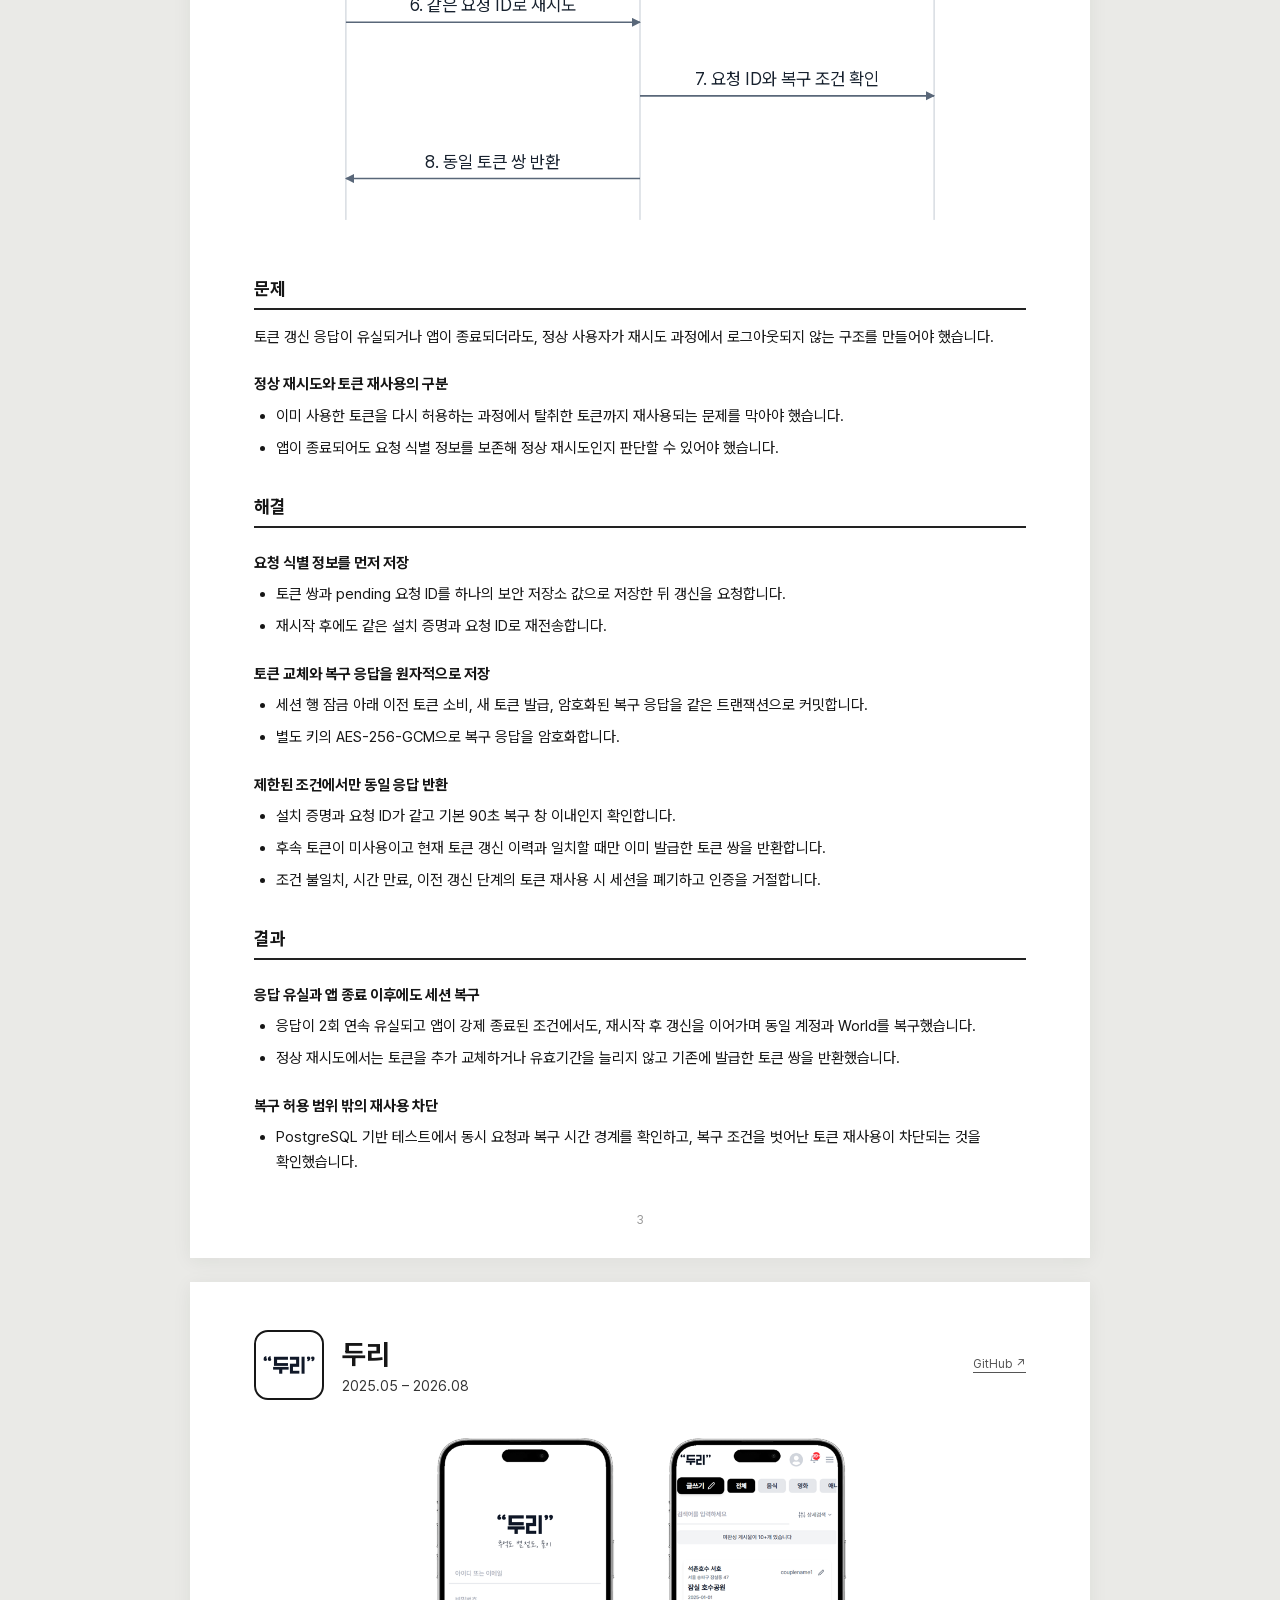
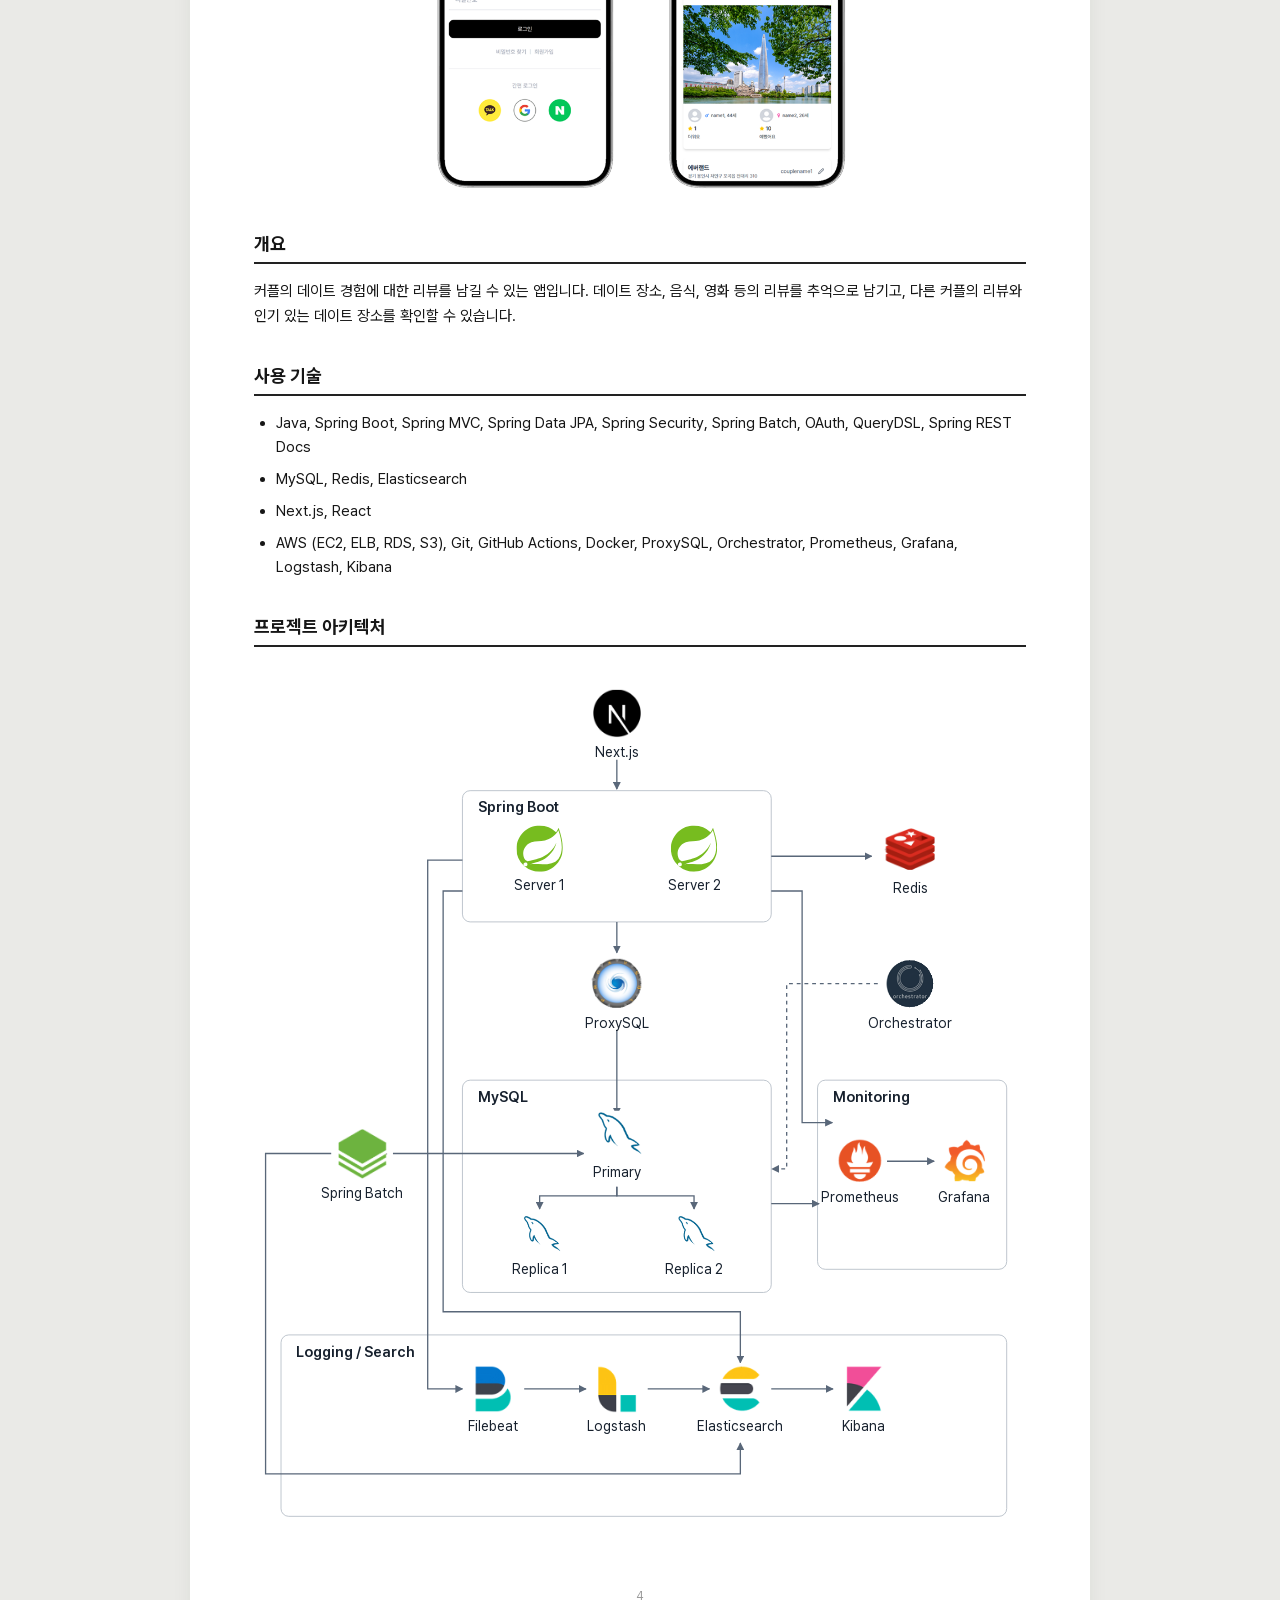
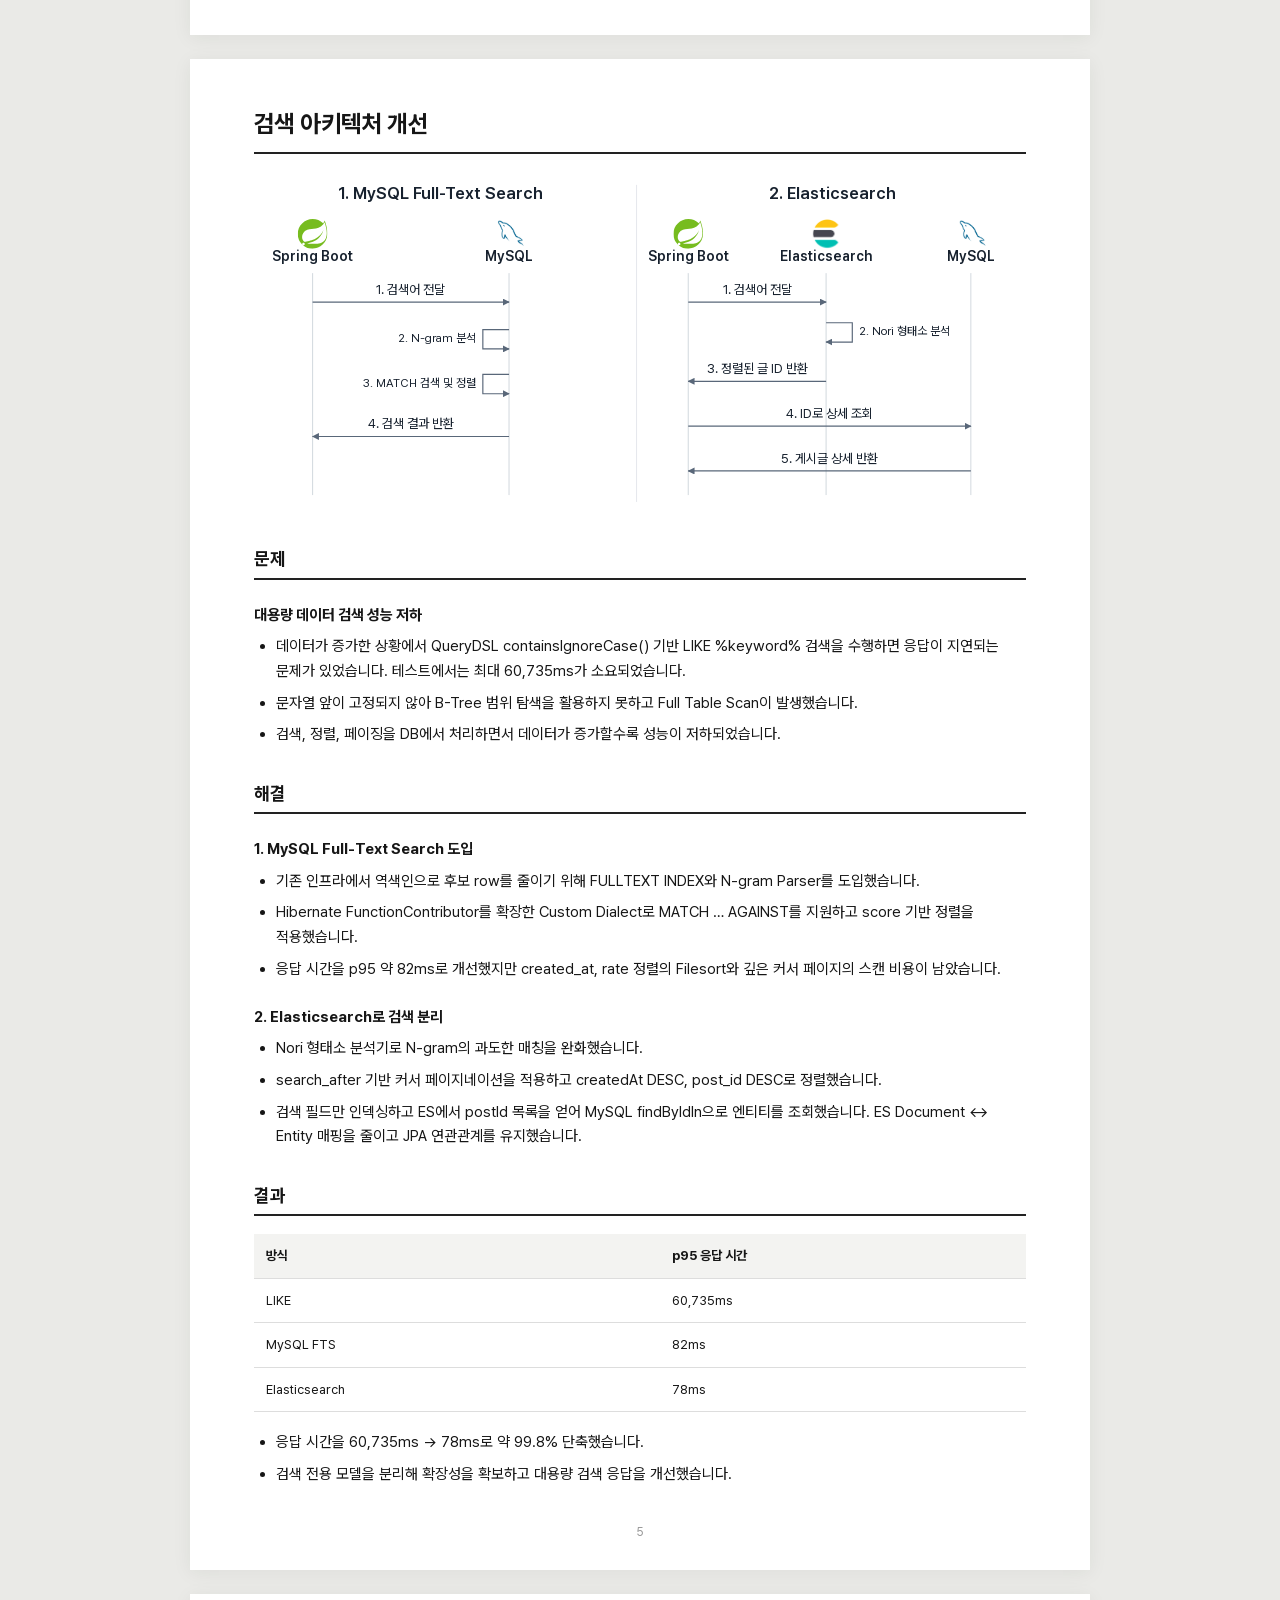
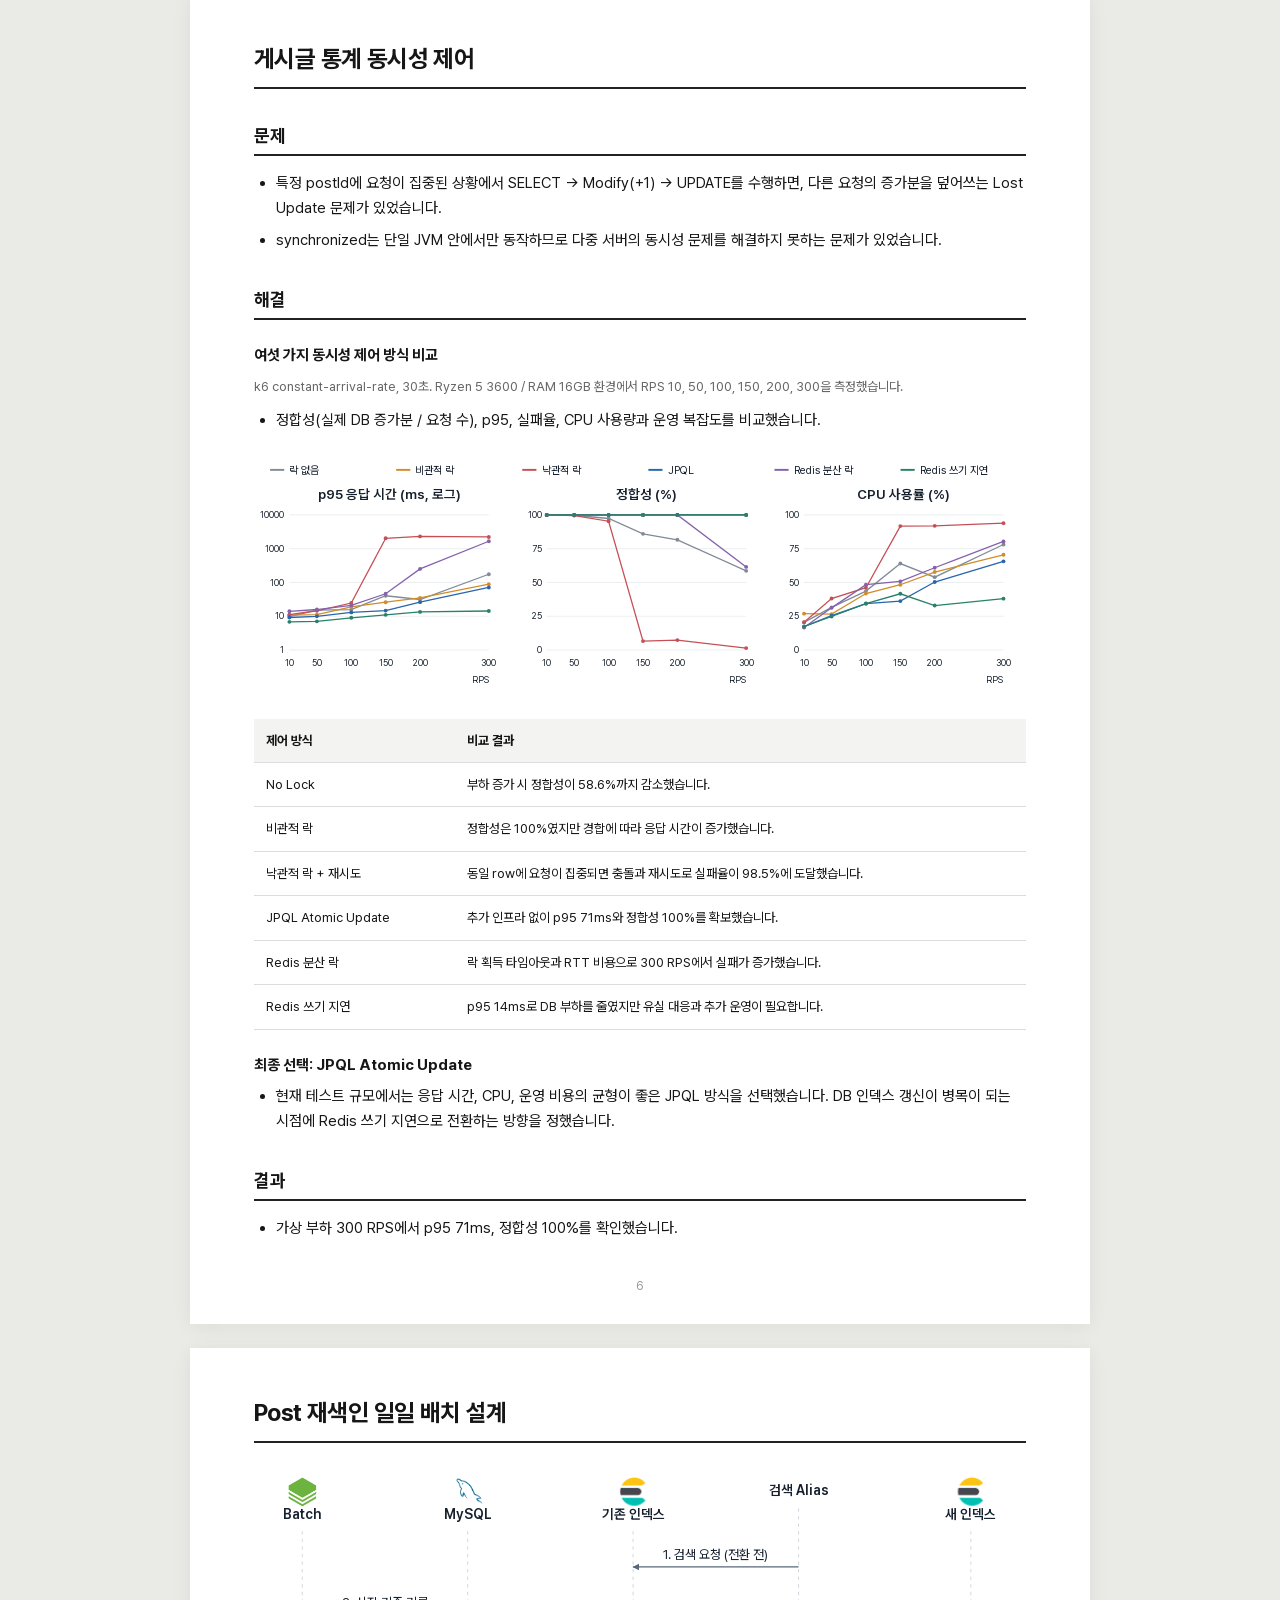
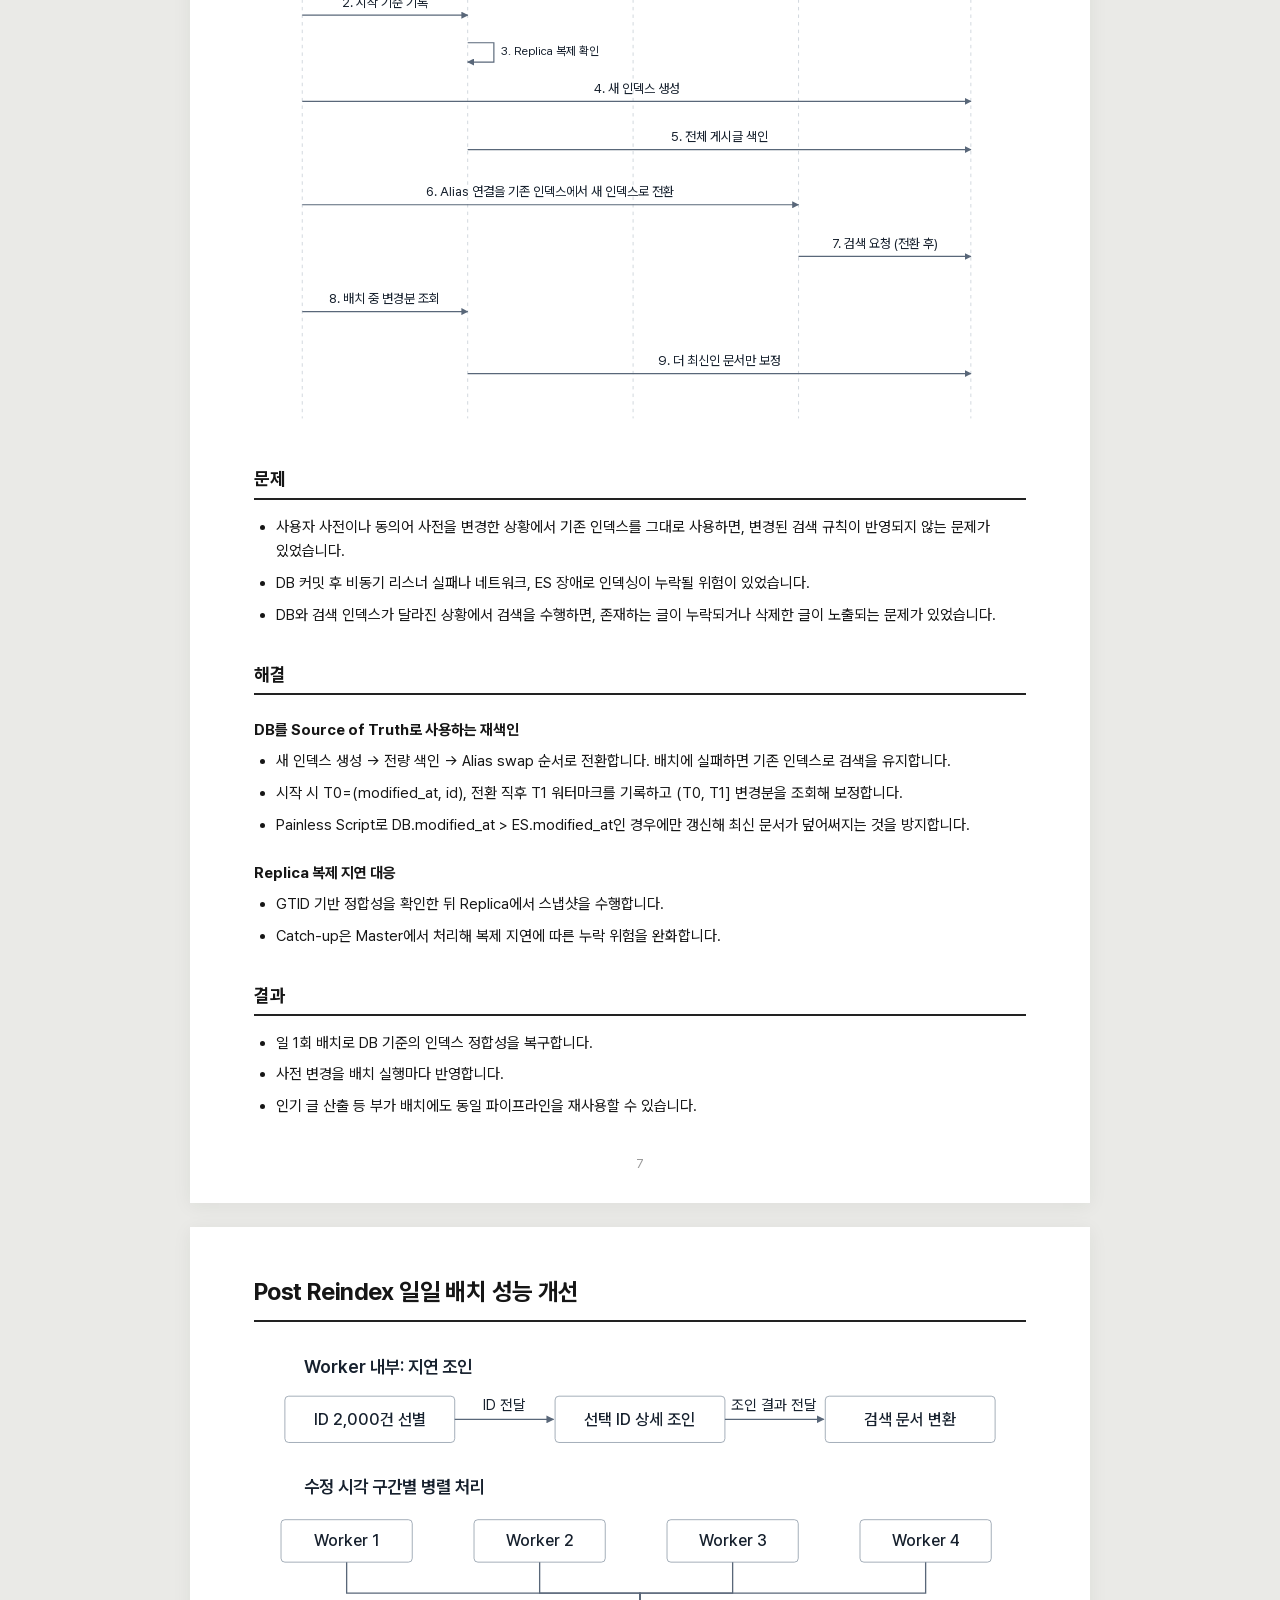
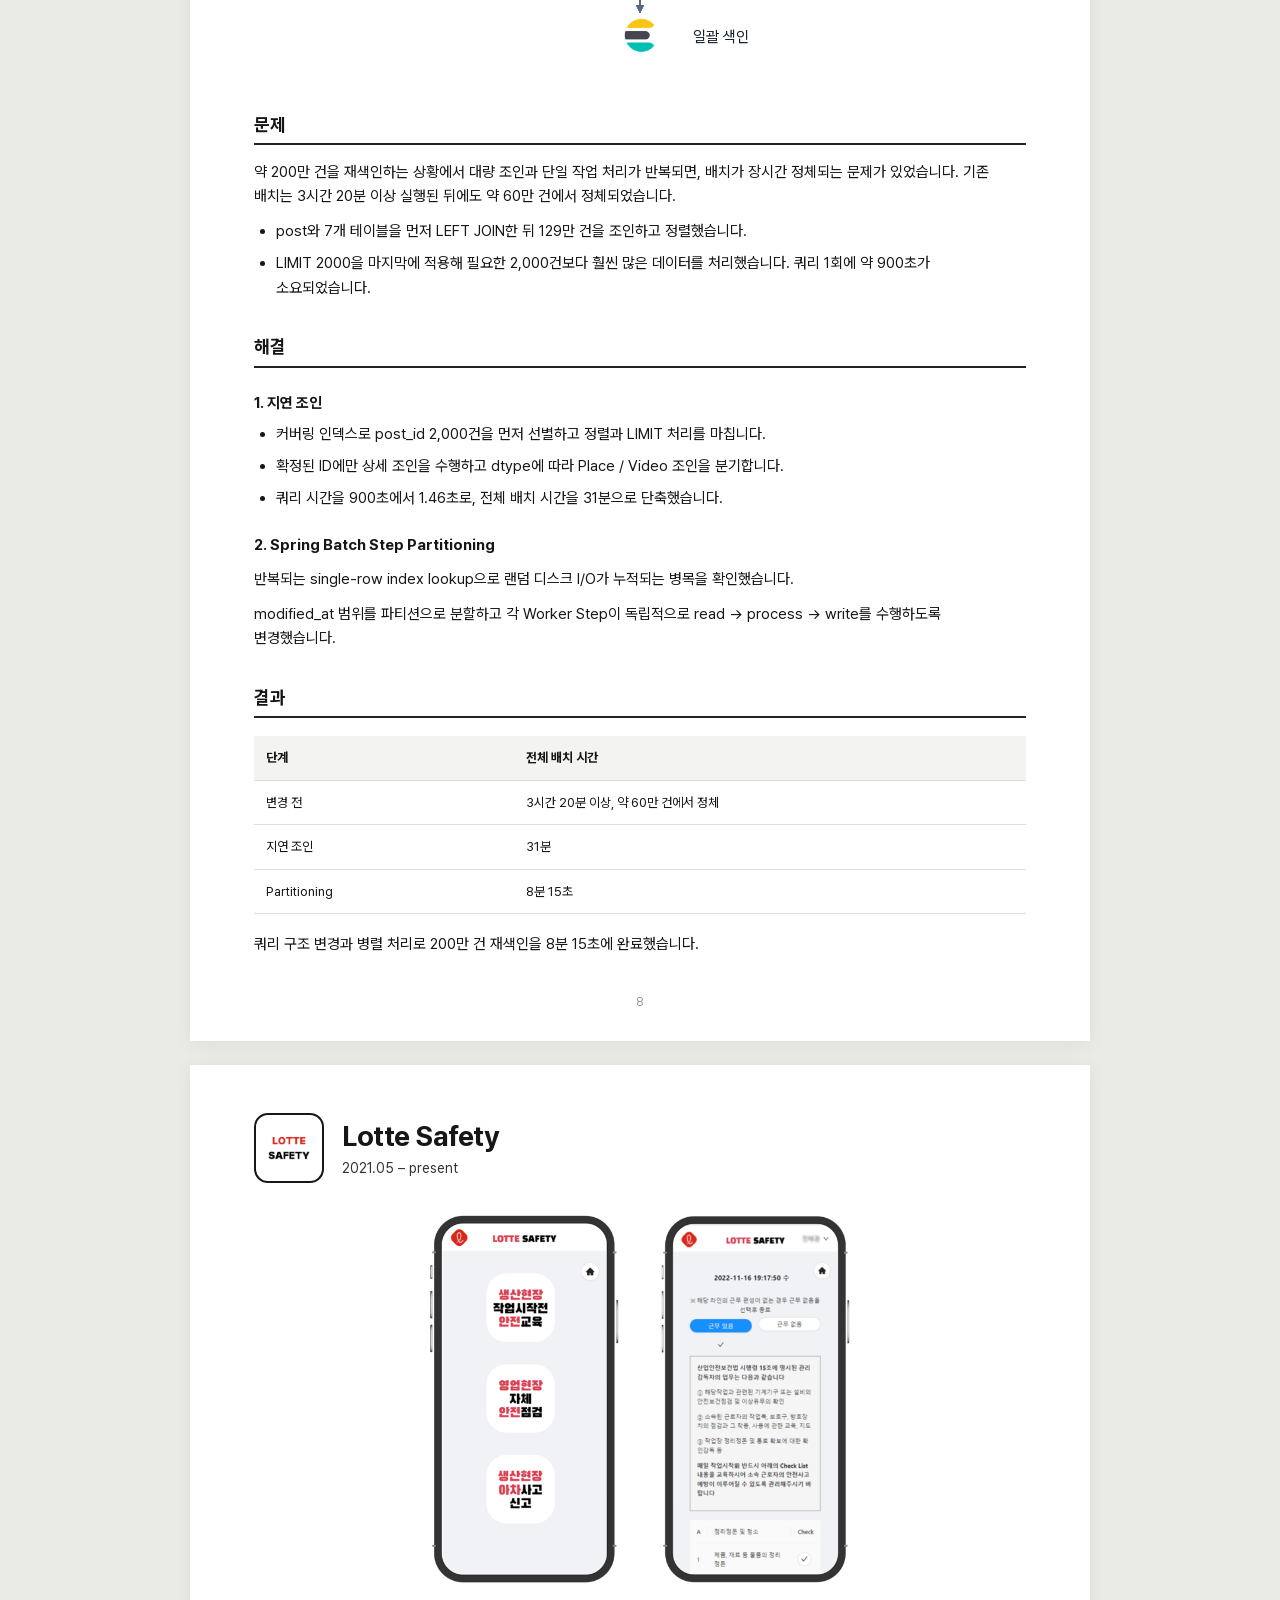
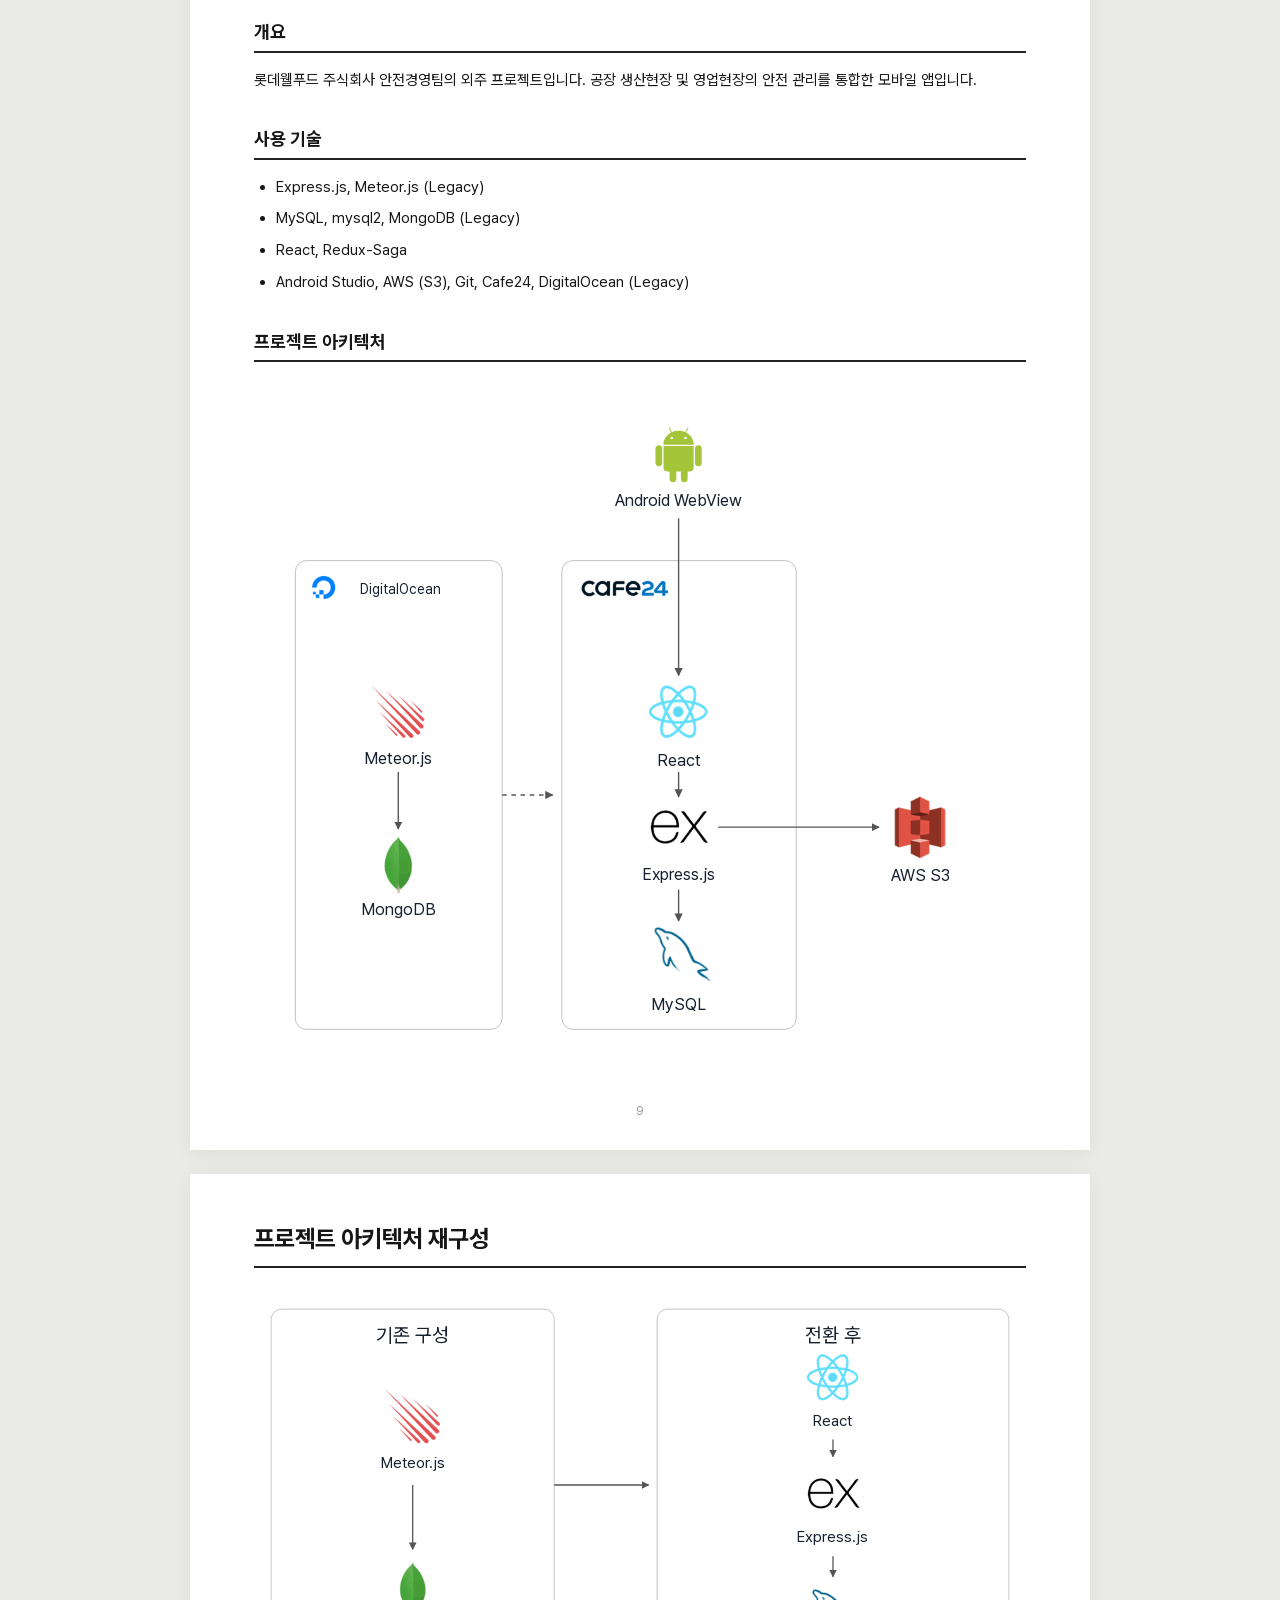
==== commit 41654829: "style(portfolio): extend processing arrow and clear checkpoint label" ====
--- a/index.html
+++ b/index.html
@@ -3,7 +3,7 @@
 <rect x="250" y="20" width="560" height="435" rx="16" fill="white" stroke="#bbb"/>
 <rect x="285" y="85" width="245" height="330" rx="12" fill="white" stroke="#bbb"/>
 <image x="275" y="35" width="45" height="45" href="[data-uri]"/><image x="386.0" y="92.0" width="38" height="38" href="[data-uri]"/><text x="405" y="151" text-anchor="middle" font-size="17" font-weight="500">EC2</text><image x="75" y="190" width="65" height="65" href="[data-uri]"/><text x="108" y="282" text-anchor="middle" font-size="20" font-weight="500">Flutter</text><g transform="translate(375 160)" fill="none" stroke="#219a77" stroke-width="4"><path d="M30 2L56 12v22c0 17-26 30-26 30S4 51 4 34V12z"/><path d="M18 32l9 9 16-20"/></g><text x="405" y="254" text-anchor="middle" font-size="20" font-weight="500">Caddy</text><image x="374" y="285" width="62" height="62" href="[data-uri]"/><text x="405" y="375" text-anchor="middle" font-size="20" font-weight="500">Spring Boot</text><image x="640" y="155" width="70" height="70" href="[data-uri]"/><text x="675" y="249" text-anchor="middle" font-size="18" font-weight="500">RDS PostgreSQL</text><image x="640.0" y="310.0" width="70" height="70" href="[data-uri]